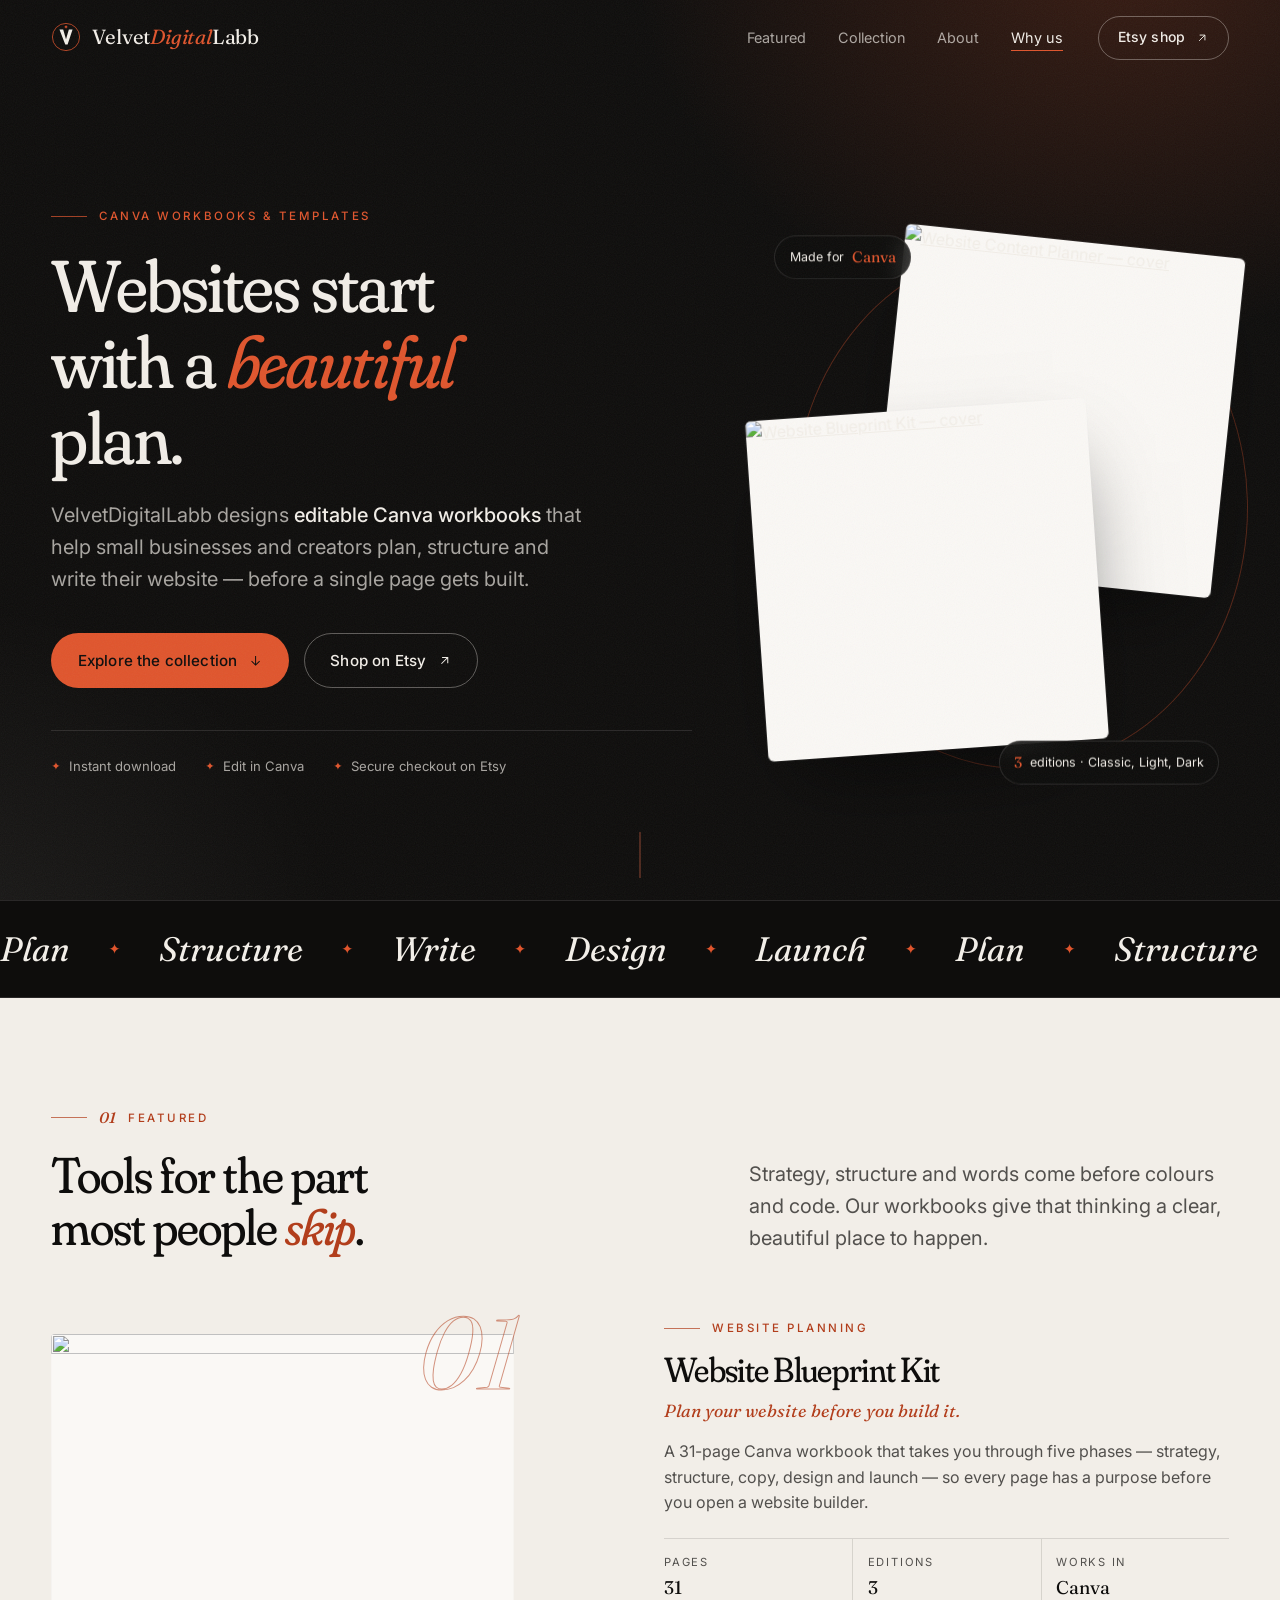
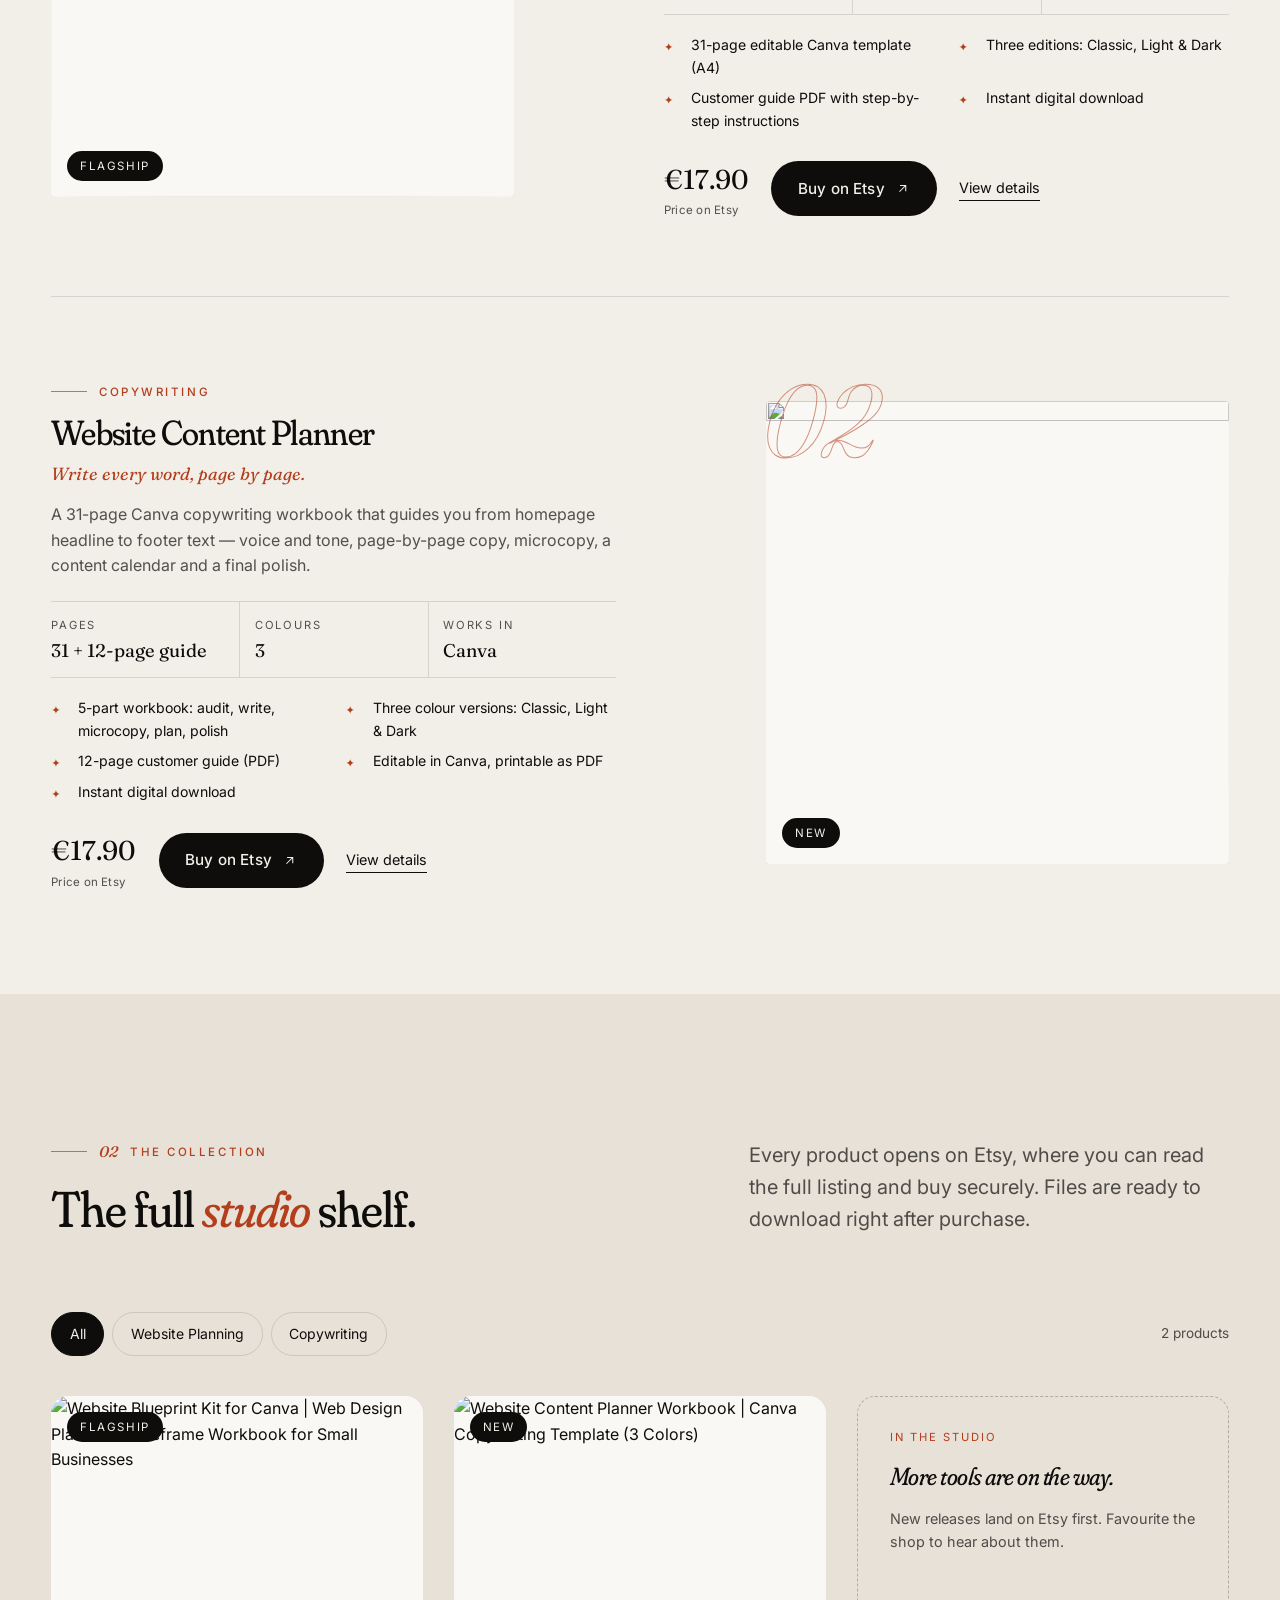
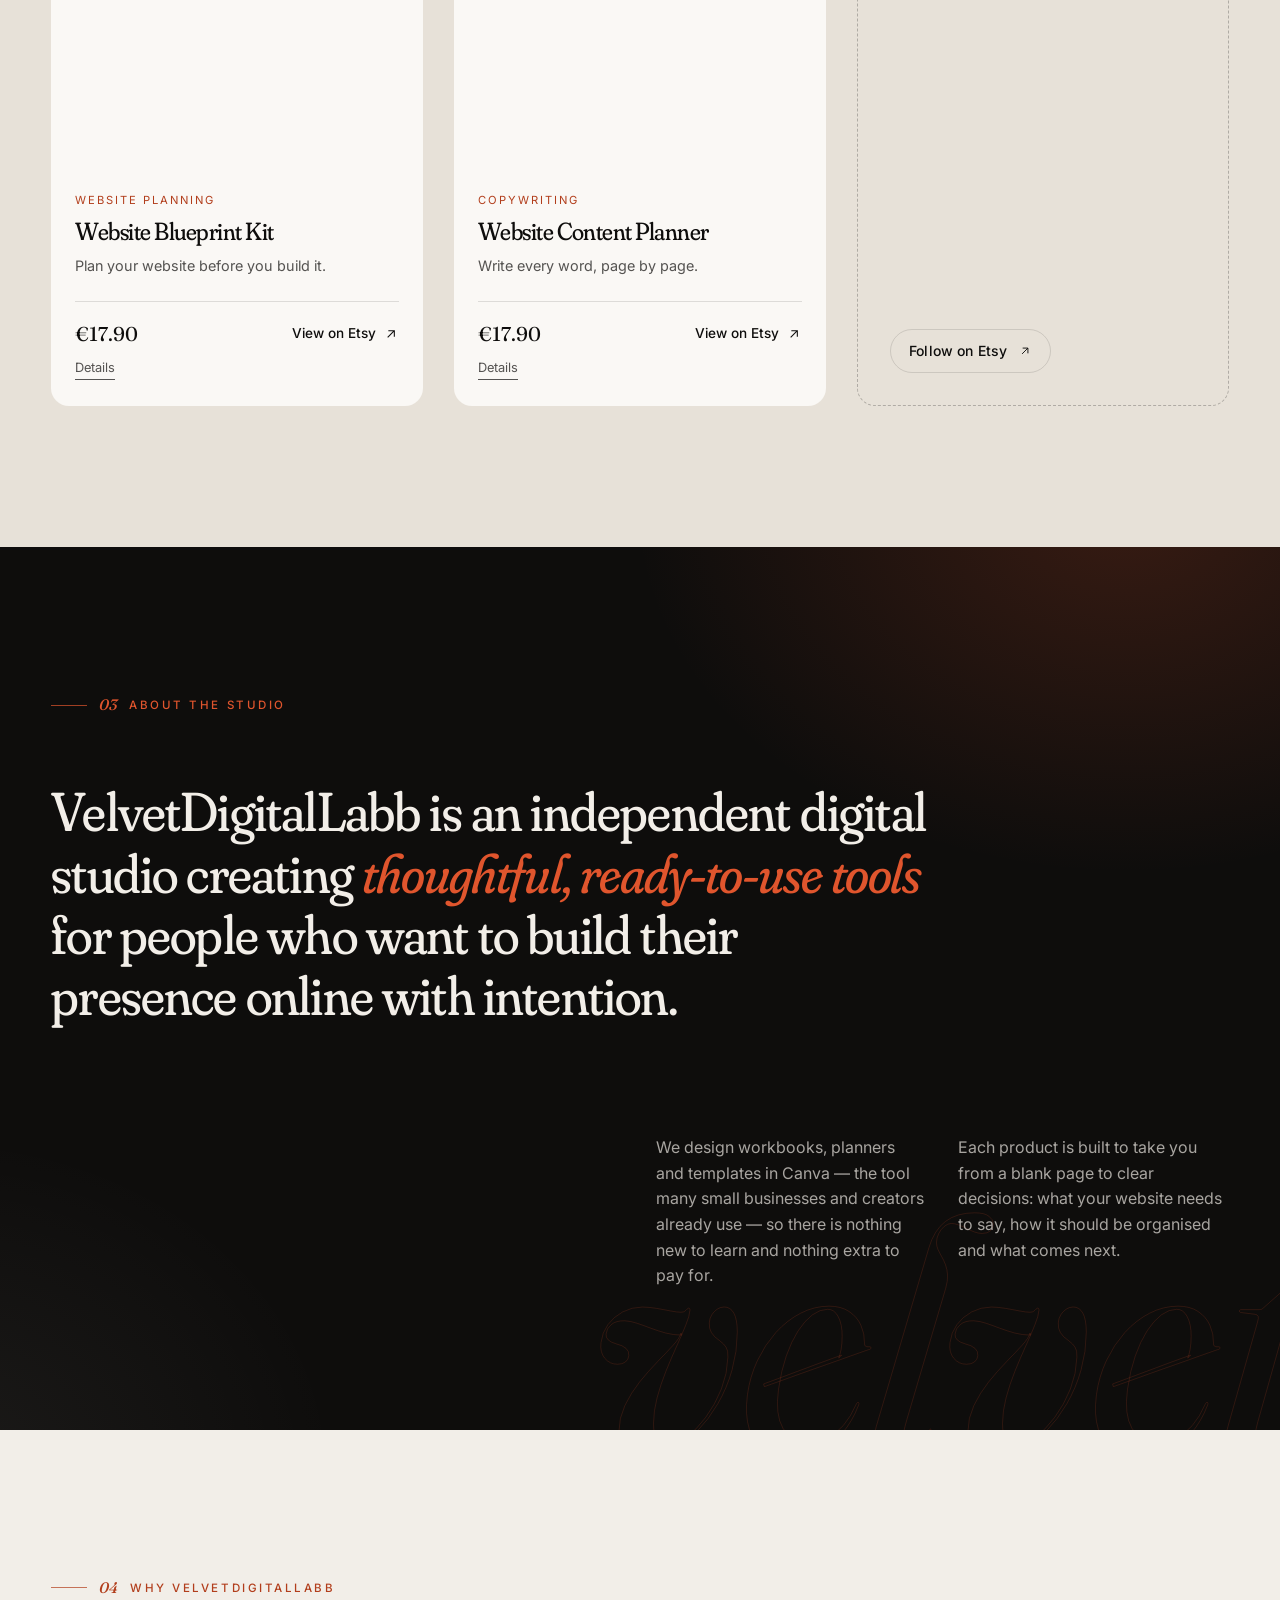
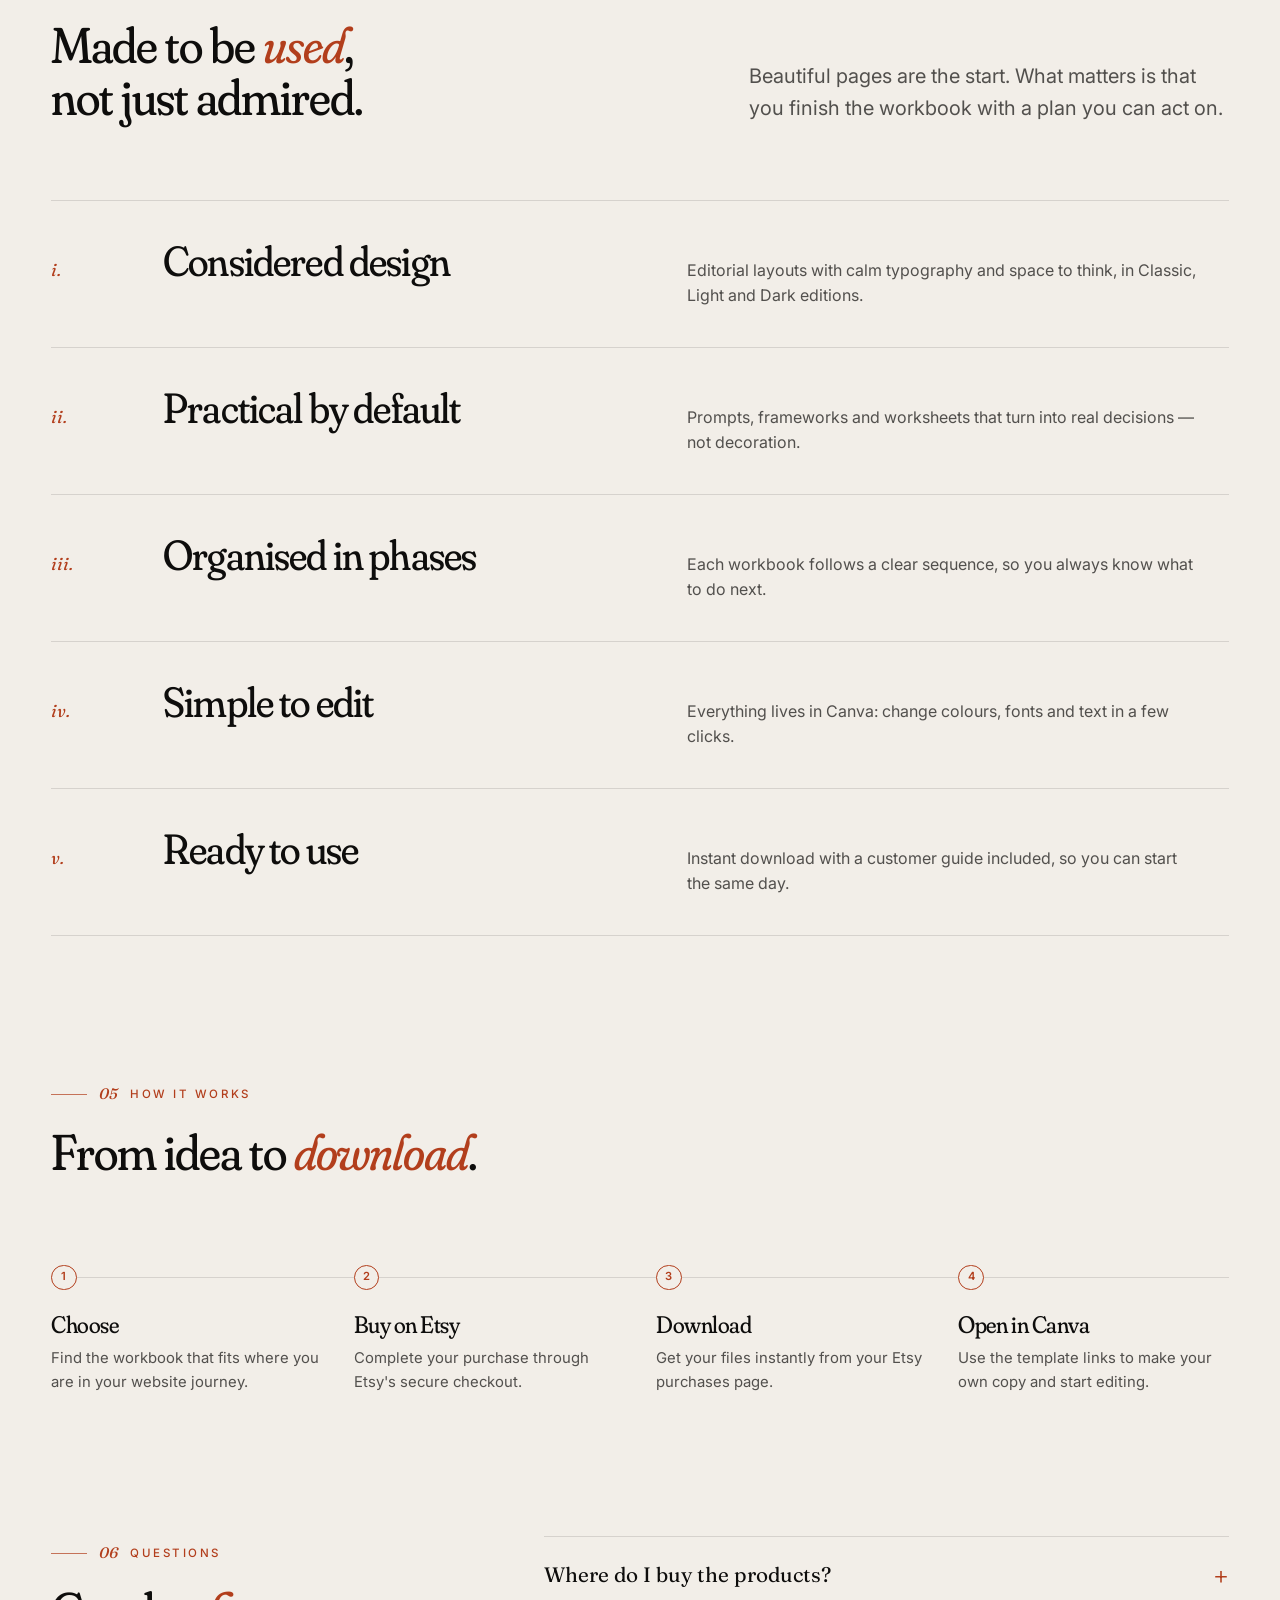
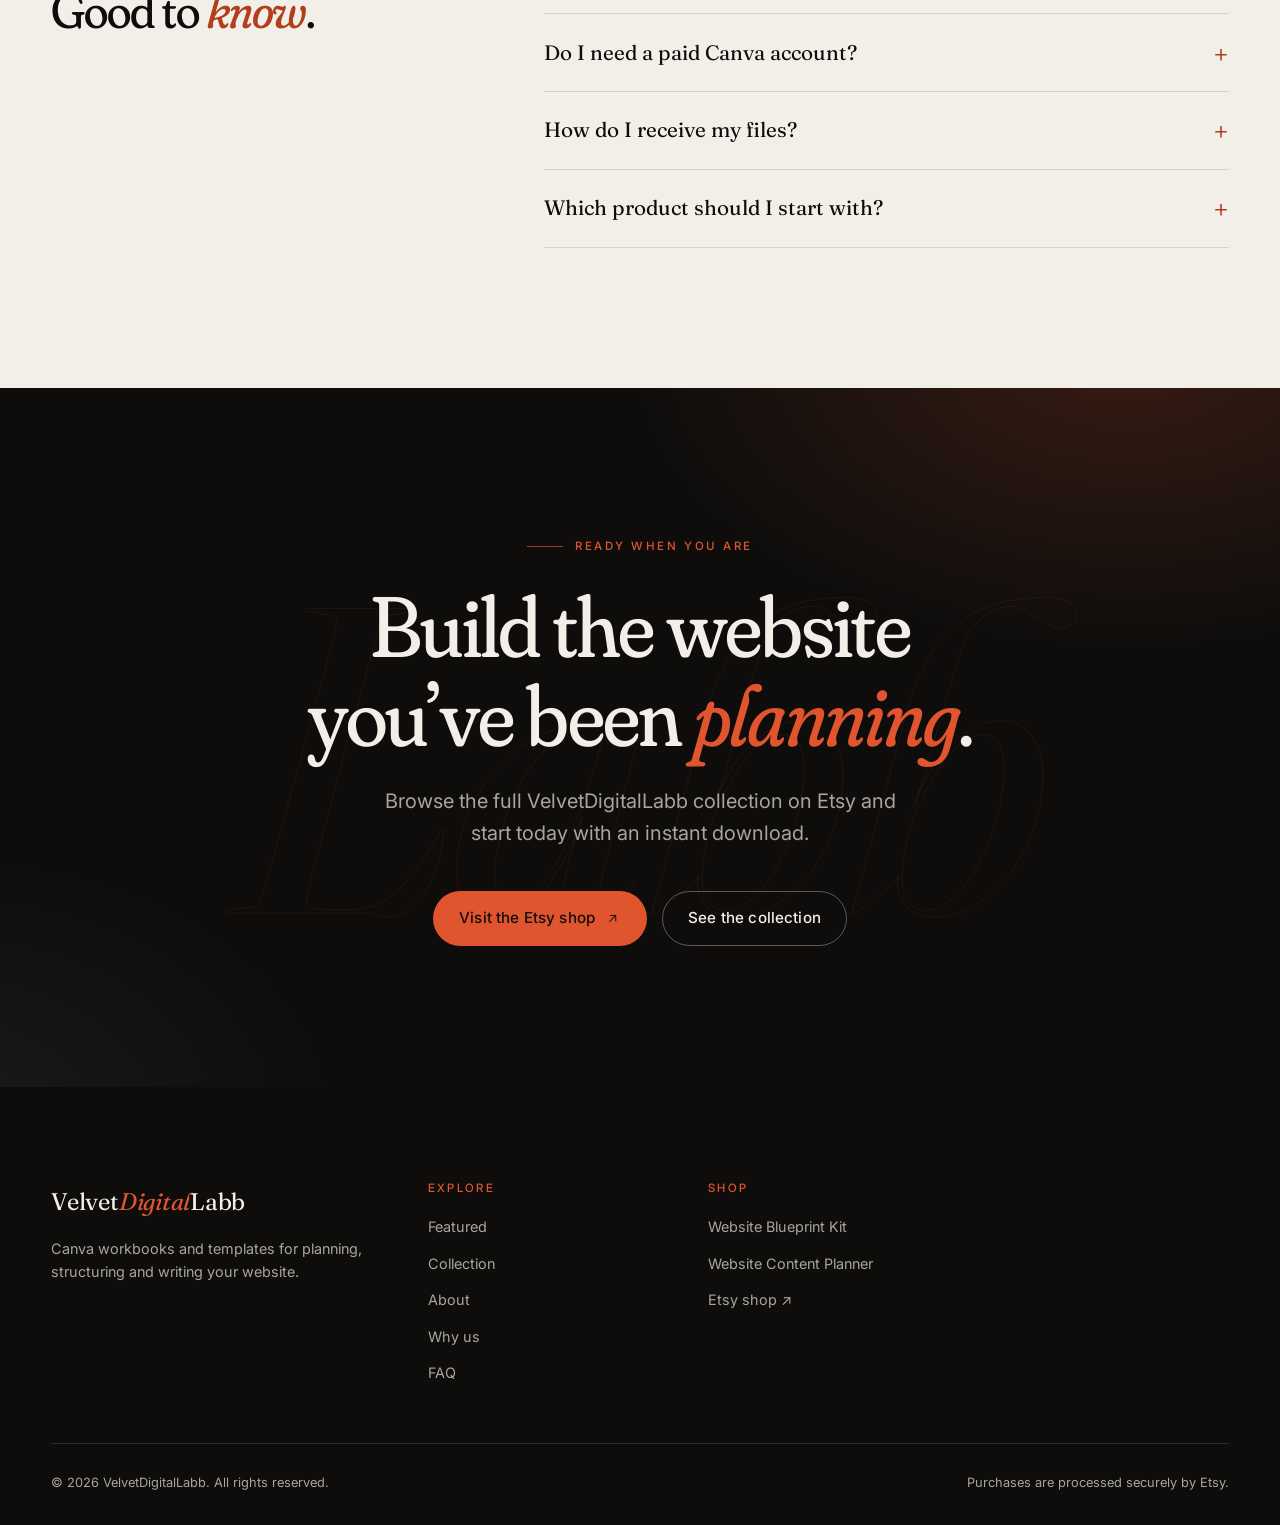
==== index.html @ 9b5c7e66 "Add files via upload" ====
<!doctype html>
<html lang="en" class="no-js">
<head>
  <meta charset="utf-8">
  <meta name="viewport" content="width=device-width, initial-scale=1, viewport-fit=cover">
  <!-- Rileva JS il prima possibile: abilita le animazioni solo se JS funziona. -->
  <script>document.documentElement.className = document.documentElement.className.replace("no-js", "js");</script>

  <title>VelvetDigitalLabb — Canva Workbooks for Planning & Writing Your Website</title>
  <meta name="description" content="Premium Canva workbooks and templates for small businesses and creators: plan, structure and write your website with clarity. Instant download, secure checkout on Etsy.">
  <link rel="canonical" href="https://velvetdigitallabb.netlify.app/">
  <meta name="theme-color" content="#0e0d0c">

  <!-- Open Graph / social: anteprima quando il link viene condiviso -->
  <meta property="og:type" content="website">
  <meta property="og:site_name" content="VelvetDigitalLabb">
  <meta property="og:title" content="VelvetDigitalLabb — Canva Workbooks for Your Website">
  <meta property="og:description" content="Plan, structure and write your website with premium Canva workbooks. Instant download on Etsy.">
  <meta property="og:url" content="https://velvetdigitallabb.netlify.app/">
  <meta property="og:image" content="https://velvetdigitallabb.netlify.app/img/og-image.jpg">
  <meta property="og:image:width" content="1200">
  <meta property="og:image:height" content="630">
  <meta property="og:image:alt" content="VelvetDigitalLabb — Canva workbooks for planning and writing your website">
  <meta name="twitter:card" content="summary_large_image">

  <link rel="icon" href="favicon.ico" sizes="any">
  <link rel="icon" href="img/favicon.svg" type="image/svg+xml">
  <link rel="apple-touch-icon" href="img/apple-touch-icon.png">
  <link rel="manifest" href="site.webmanifest">

  <!-- Font: preconnect accorcia la connessione; display=swap evita testo invisibile. -->
  <link rel="preconnect" href="https://fonts.googleapis.com">
  <link rel="preconnect" href="https://fonts.gstatic.com" crossorigin>
  <link rel="preconnect" href="https://i.etsystatic.com" crossorigin>
  <link rel="stylesheet" href="https://fonts.googleapis.com/css2?family=Fraunces:ital,opsz,wght,SOFT@0,9..144,300..500,0..100;1,9..144,300..500,0..100&family=Inter:wght@400;500;600&display=swap">
  <link rel="stylesheet" href="css/style.css">

  <!-- Dati strutturati (Schema.org): chi siamo. I prodotti vengono aggiunti da main.js. -->
  <script type="application/ld+json">
  {
    "@context": "https://schema.org",
    "@graph": [
      {
        "@type": "Organization",
        "@id": "https://velvetdigitallabb.netlify.app/#org",
        "name": "VelvetDigitalLabb",
        "url": "https://velvetdigitallabb.netlify.app/",
        "logo": "https://velvetdigitallabb.netlify.app/img/icon-512.png",
        "sameAs": ["https://www.etsy.com/shop/VelvetDigitalLabb"]
      },
      {
        "@type": "WebSite",
        "name": "VelvetDigitalLabb",
        "url": "https://velvetdigitallabb.netlify.app/",
        "publisher": { "@id": "https://velvetdigitallabb.netlify.app/#org" }
      }
    ]
  }
  </script>
</head>
<body>
  <a class="skip-link" href="#main">Skip to content</a>

  <!-- ===================== HEADER ===================== -->
  <header class="site-header" data-header>
    <div class="container">
      <a class="brand" href="./" aria-label="VelvetDigitalLabb — home">
        <svg class="brand__mark" viewBox="0 0 64 64" aria-hidden="true"><circle cx="32" cy="32" r="29" fill="none" stroke="#e0552d" stroke-width="1.6"/><path d="M18 16h8l6 21 6.1-21H46L35.4 48h-5z" fill="currentColor"/><path d="M32 6.5l1.4 2.6 2.6 1.4-2.6 1.4L32 14.5l-1.4-2.6-2.6-1.4 2.6-1.4z" fill="#e0552d"/></svg>
        <span>Velvet<em>Digital</em>Labb</span>
      </a>
      <nav class="nav" aria-label="Main">
        <ul class="nav__links">
          <li><a href="#featured" data-spy>Featured</a></li>
          <li><a href="#collection" data-spy>Collection</a></li>
          <li><a href="#about" data-spy>About</a></li>
          <li><a href="#why" data-spy>Why us</a></li>
        </ul>
        <a class="btn btn--ghost btn--small" data-shop-link href="https://www.etsy.com/shop/VelvetDigitalLabb" target="_blank" rel="noopener noreferrer">
          Etsy shop
          <svg class="arrow" viewBox="0 0 24 24" fill="none" stroke="currentColor" stroke-width="1.6" aria-hidden="true"><path d="M7 17 17 7M8 7h9v9"/></svg>
          <span class="visually-hidden">(opens in a new tab)</span>
        </a>
        <button class="menu-toggle" type="button" aria-expanded="false" aria-controls="mobile-menu" data-menu-toggle>
          <span data-menu-label>Menu</span><span class="menu-toggle__icon" aria-hidden="true"></span>
        </button>
      </nav>
    </div>
  </header>

  <div class="mobile-menu velvet" id="mobile-menu" data-menu>
    <nav aria-label="Mobile">
      <ul>
        <li><a class="mm-link" href="#featured"><span>01</span>Featured</a></li>
        <li><a class="mm-link" href="#collection"><span>02</span>Collection</a></li>
        <li><a class="mm-link" href="#about"><span>03</span>About</a></li>
        <li><a class="mm-link" href="#why"><span>04</span>Why us</a></li>
        <li><a class="mm-link" href="#faq"><span>05</span>FAQ</a></li>
      </ul>
    </nav>
    <div class="mobile-menu__foot">
      <a class="btn" data-shop-link href="https://www.etsy.com/shop/VelvetDigitalLabb" target="_blank" rel="noopener noreferrer">
        Visit the Etsy shop
        <svg class="arrow" viewBox="0 0 24 24" fill="none" stroke="currentColor" stroke-width="1.6" aria-hidden="true"><path d="M7 17 17 7M8 7h9v9"/></svg>
        <span class="visually-hidden">(opens in a new tab)</span>
      </a>
      <p>Instant download · Secure checkout on Etsy</p>
    </div>
  </div>

  <main id="main">
    <!-- ===================== HERO ===================== -->
    <section class="hero velvet" aria-labelledby="hero-title" data-hero-section>
      <div class="container hero__grid">
        <div>
          <p class="eyebrow" data-hero style="--d:.1s">Canva workbooks &amp; templates</p>
          <h1 class="hero__title" id="hero-title">
            <span class="line"><span style="--d:.15s">Websites start</span></span>
            <span class="line"><span style="--d:.25s">with a <em>beautiful</em></span></span>
            <span class="line"><span style="--d:.35s">plan.</span></span>
          </h1>
          <p class="hero__lead" data-hero style="--d:.55s">
            VelvetDigitalLabb designs <strong>editable Canva workbooks</strong> that help small businesses and creators plan, structure and write their website — before a single page gets built.
          </p>
          <div class="hero__ctas" data-hero style="--d:.65s">
            <a class="btn" href="#collection">
              Explore the collection
              <svg class="arrow" viewBox="0 0 24 24" fill="none" stroke="currentColor" stroke-width="1.6" aria-hidden="true" style="transform:rotate(135deg)"><path d="M7 17 17 7M8 7h9v9"/></svg>
            </a>
            <a class="btn btn--ghost" data-shop-link href="https://www.etsy.com/shop/VelvetDigitalLabb" target="_blank" rel="noopener noreferrer">
              Shop on Etsy
              <svg class="arrow" viewBox="0 0 24 24" fill="none" stroke="currentColor" stroke-width="1.6" aria-hidden="true"><path d="M7 17 17 7M8 7h9v9"/></svg>
              <span class="visually-hidden">(opens in a new tab)</span>
            </a>
          </div>
          <ul class="hero__meta" data-hero style="--d:.75s">
            <li>Instant download</li>
            <li>Edit in Canva</li>
            <li>Secure checkout on Etsy</li>
          </ul>
        </div>

        <!-- Composizione copertine: riempita da main.js con i prodotti "featured". -->
        <div class="hero__stage" data-hero style="--d:.4s" data-hero-stage aria-label="Featured products">
          <div class="hero__ring" data-parallax="-0.04" aria-hidden="true"></div>
        </div>
      </div>
      <span class="scroll-cue" aria-hidden="true"></span>
    </section>

    <!-- Striscia in movimento: le cinque fasi del Blueprint Kit -->
    <div class="marquee" aria-hidden="true">
      <div class="marquee__track">
        <div class="marquee__group">
          <span class="marquee__item">Plan</span><span class="marquee__sep">✦</span>
          <span class="marquee__item">Structure</span><span class="marquee__sep">✦</span>
          <span class="marquee__item">Write</span><span class="marquee__sep">✦</span>
          <span class="marquee__item">Design</span><span class="marquee__sep">✦</span>
          <span class="marquee__item">Launch</span><span class="marquee__sep">✦</span>
        </div>
        <div class="marquee__group">
          <span class="marquee__item">Plan</span><span class="marquee__sep">✦</span>
          <span class="marquee__item">Structure</span><span class="marquee__sep">✦</span>
          <span class="marquee__item">Write</span><span class="marquee__sep">✦</span>
          <span class="marquee__item">Design</span><span class="marquee__sep">✦</span>
          <span class="marquee__item">Launch</span><span class="marquee__sep">✦</span>
        </div>
      </div>
    </div>

    <!-- ===================== FEATURED ===================== -->
    <section class="section featured" id="featured" aria-labelledby="featured-title">
      <div class="container">
        <header class="section__head">
          <div>
            <p class="eyebrow" data-reveal><span class="idx">01</span> Featured</p>
            <h2 class="section__title" id="featured-title" data-reveal style="--d:.1s">Tools for the part<br>most people <em>skip</em>.</h2>
          </div>
          <p class="section__intro" data-reveal style="--d:.2s">Strategy, structure and words come before colours and code. Our workbooks give that thinking a clear, beautiful place to happen.</p>
        </header>
        <div data-featured><!-- generato da main.js --></div>
      </div>
    </section>

    <!-- ===================== COLLECTION ===================== -->
    <section class="section collection" id="collection" aria-labelledby="collection-title">
      <div class="container">
        <header class="section__head">
          <div>
            <p class="eyebrow" data-reveal><span class="idx">02</span> The collection</p>
            <h2 class="section__title" id="collection-title" data-reveal style="--d:.1s">The full <em>studio</em> shelf.</h2>
          </div>
          <p class="section__intro" data-reveal style="--d:.2s">Every product opens on Etsy, where you can read the full listing and buy securely. Files are ready to download right after purchase.</p>
        </header>
        <div class="filters" role="group" aria-label="Filter products by category" data-filters></div>
        <div class="grid" data-grid aria-live="polite"></div>
        <noscript>
          <p>Browse every product on our <a href="https://www.etsy.com/shop/VelvetDigitalLabb">Etsy shop</a>.</p>
        </noscript>
      </div>
    </section>

    <!-- ===================== ABOUT =====================
         Testo neutro e modificabile: nessuna storia inventata.
         Personalizzalo con la tua voce quando vuoi. -->
    <section class="section about velvet" id="about" aria-labelledby="about-title">
      <div class="container about__grid">
        <div style="grid-column:1/-1">
          <h2 class="visually-hidden" id="about-title">About VelvetDigitalLabb</h2>
          <p class="eyebrow" data-reveal><span class="idx">03</span> About the studio</p>
        </div>
        <p class="about__statement display" data-reveal style="--d:.1s">
          VelvetDigitalLabb is an independent digital studio creating <em>thoughtful, ready-to-use tools</em> for people who want to build their presence online with intention.
        </p>
        <div class="about__text">
          <p data-reveal style="--d:.15s">We design workbooks, planners and templates in Canva — the tool many small businesses and creators already use — so there is nothing new to learn and nothing extra to pay for.</p>
          <p data-reveal style="--d:.25s">Each product is built to take you from a blank page to clear decisions: what your website needs to say, how it should be organised and what comes next.</p>
        </div>
      </div>
      <span class="about__ghost" aria-hidden="true" data-parallax="0.06">velvet</span>
    </section>

    <!-- ===================== WHY ===================== -->
    <section class="section why" id="why" aria-labelledby="why-title">
      <div class="container">
        <header class="section__head">
          <div>
            <p class="eyebrow" data-reveal><span class="idx">04</span> Why VelvetDigitalLabb</p>
            <h2 class="section__title" id="why-title" data-reveal style="--d:.1s">Made to be <em>used</em>,<br>not just admired.</h2>
          </div>
          <p class="section__intro" data-reveal style="--d:.2s">Beautiful pages are the start. What matters is that you finish the workbook with a plan you can act on.</p>
        </header>
        <ol class="values">
          <li class="value" data-reveal><span class="value__n">i.</span><h3 class="value__t">Considered design</h3><p class="value__d">Editorial layouts with calm typography and space to think, in Classic, Light and Dark editions.</p></li>
          <li class="value" data-reveal><span class="value__n">ii.</span><h3 class="value__t">Practical by default</h3><p class="value__d">Prompts, frameworks and worksheets that turn into real decisions — not decoration.</p></li>
          <li class="value" data-reveal><span class="value__n">iii.</span><h3 class="value__t">Organised in phases</h3><p class="value__d">Each workbook follows a clear sequence, so you always know what to do next.</p></li>
          <li class="value" data-reveal><span class="value__n">iv.</span><h3 class="value__t">Simple to edit</h3><p class="value__d">Everything lives in Canva: change colours, fonts and text in a few clicks.</p></li>
          <li class="value" data-reveal><span class="value__n">v.</span><h3 class="value__t">Ready to use</h3><p class="value__d">Instant download with a customer guide included, so you can start the same day.</p></li>
        </ol>
      </div>
    </section>

    <!-- ===================== HOW IT WORKS ===================== -->
    <section class="section why" aria-labelledby="how-title" style="padding-top:0">
      <div class="container">
        <header class="section__head">
          <div>
            <p class="eyebrow" data-reveal><span class="idx">05</span> How it works</p>
            <h2 class="section__title" id="how-title" data-reveal style="--d:.1s">From idea to <em>download</em>.</h2>
          </div>
        </header>
        <ol class="steps">
          <li class="step" data-reveal><span class="step__dot" aria-hidden="true">1</span><h3>Choose</h3><p>Find the workbook that fits where you are in your website journey.</p></li>
          <li class="step" data-reveal style="--d:.1s"><span class="step__dot" aria-hidden="true">2</span><h3>Buy on Etsy</h3><p>Complete your purchase through Etsy's secure checkout.</p></li>
          <li class="step" data-reveal style="--d:.2s"><span class="step__dot" aria-hidden="true">3</span><h3>Download</h3><p>Get your files instantly from your Etsy purchases page.</p></li>
          <li class="step" data-reveal style="--d:.3s"><span class="step__dot" aria-hidden="true">4</span><h3>Open in Canva</h3><p>Use the template links to make your own copy and start editing.</p></li>
        </ol>
      </div>
    </section>

    <!-- ===================== FAQ ===================== -->
    <section class="section faq" id="faq" aria-labelledby="faq-title">
      <div class="container faq__grid">
        <div>
          <p class="eyebrow" data-reveal><span class="idx">06</span> Questions</p>
          <h2 class="section__title" id="faq-title" data-reveal style="--d:.1s">Good to <em>know</em>.</h2>
        </div>
        <div class="faq__list" data-reveal style="--d:.15s">
          <details>
            <summary>Where do I buy the products?</summary>
            <p>All purchases happen on our Etsy shop. Clicking a product on this site takes you straight to its Etsy listing, where checkout is handled securely by Etsy.</p>
          </details>
          <details>
            <summary>Do I need a paid Canva account?</summary>
            <p>The templates are designed to be edited with a free Canva account. You can also print or export your pages as PDF.</p>
          </details>
          <details>
            <summary>How do I receive my files?</summary>
            <p>They are a digital download: once your order is complete, the files are available from your Etsy purchases page. Nothing physical is shipped.</p>
          </details>
          <details>
            <summary>Which product should I start with?</summary>
            <p>If you are still deciding what your website should include and how it should be organised, start with the Website Blueprint Kit. If your structure is clear and you need help writing the words, the Website Content Planner is the next step.</p>
          </details>
        </div>
      </div>
    </section>

    <!-- ===================== CTA FINALE ===================== -->
    <section class="section final velvet" aria-labelledby="final-title">
      <span class="final__ghost" aria-hidden="true" data-parallax="-0.05">Labb</span>
      <div class="container">
        <p class="eyebrow" data-reveal style="justify-content:center">Ready when you are</p>
        <h2 class="final__title" id="final-title" data-reveal style="--d:.1s">Build the website you’ve been <em>planning</em>.</h2>
        <p data-reveal style="--d:.2s">Browse the full VelvetDigitalLabb collection on Etsy and start today with an instant download.</p>
        <div class="final__ctas" data-reveal style="--d:.3s">
          <a class="btn" data-shop-link href="https://www.etsy.com/shop/VelvetDigitalLabb" target="_blank" rel="noopener noreferrer">
            Visit the Etsy shop
            <svg class="arrow" viewBox="0 0 24 24" fill="none" stroke="currentColor" stroke-width="1.6" aria-hidden="true"><path d="M7 17 17 7M8 7h9v9"/></svg>
            <span class="visually-hidden">(opens in a new tab)</span>
          </a>
          <a class="btn btn--ghost" href="#collection">See the collection</a>
        </div>
      </div>
    </section>
  </main>

  <!-- ===================== FOOTER ===================== -->
  <footer class="site-footer" data-footer>
    <div class="container">
      <div class="footer__top">
        <div class="footer__brand">
          <a class="brand" href="./"><span>Velvet<em>Digital</em>Labb</span></a>
          <p>Canva workbooks and templates for planning, structuring and writing your website.</p>
        </div>
        <div class="footer__col">
          <h2>Explore</h2>
          <ul>
            <li><a href="./#featured">Featured</a></li>
            <li><a href="./#collection">Collection</a></li>
            <li><a href="./#about">About</a></li>
            <li><a href="./#why">Why us</a></li>
            <li><a href="./#faq">FAQ</a></li>
          </ul>
        </div>
        <div class="footer__col">
          <h2>Shop</h2>
          <ul data-footer-products>
            <li><a data-shop-link href="https://www.etsy.com/shop/VelvetDigitalLabb" target="_blank" rel="noopener noreferrer">Etsy shop ↗</a></li>
          </ul>
        </div>
        <div class="footer__col" data-footer-social hidden>
          <h2>Follow</h2>
          <ul></ul>
        </div>
      </div>
      <div class="footer__bottom">
        <p>© <span data-year>2026</span> VelvetDigitalLabb. All rights reserved.</p>
        <p>Purchases are processed securely by Etsy.</p>
      </div>
    </div>
  </footer>

  <!-- Ordine importante: prima i dati, poi il codice che li usa. "defer" =
       scaricati in parallelo, eseguiti dopo l'HTML, nell'ordine scritto. -->
  <script src="js/products.js" defer></script>
  <script src="js/main.js" defer></script>
</body>
</html>
---- css/style.css ----
/* =============================================================================
   VelvetDigitalLabb — Design system + layout
   -----------------------------------------------------------------------------
   Struttura del file:
     1. Token (colori, tipografia, spazi): cambiali qui e cambia tutto il sito
     2. Reset e base
     3. Componenti riutilizzabili (bottoni, eyebrow, link, card)
     4. Sezioni della homepage, nell'ordine in cui appaiono
     5. Pagina prodotto
     6. Animazioni (reveal) + prefers-reduced-motion
   Mobile-first? No: qui i layout complessi sono scritti per desktop e poi
   ridisegnati (non solo ristretti) nei media query in fondo a ogni sezione.
   ========================================================================== */

/* 1. TOKEN ----------------------------------------------------------------- */
:root {
  /* Palette "Ink & Ember" — moderna, quasi monocromatica + un solo accento.
     Nero caldo e osso (bianco caldo) danno il contrasto netto; l'arancio
     brace richiama la terracotta delle copertine Etsy, ma più vivo. */
  --dark: #0e0d0c;          /* sfondo scuro principale (nero caldo) */
  --dark-2: #191716;
  --dark-3: #26221f;
  --light: #f2eee8;         /* sfondo chiaro principale (osso) */
  --light-2: #e7e1d8;
  --paper: #faf8f5;
  --accent: #e0552d;        /* brace: accento su fondo scuro (contrasto ~5:1) */
  --accent-soft: #f2a07f;
  --accent-ink: #b23e1c;    /* accento per testo su fondo chiaro (> 4.5:1) */
  --ink: #0e0d0c;
  --ink-soft: rgba(14, 13, 12, .7);
  --on-dark: #f2eee8;
  --on-dark-soft: rgba(242, 238, 232, .68);
  --line-dark: rgba(242, 238, 232, .12);
  --line-light: rgba(14, 13, 12, .12);

  --font-display: "Fraunces", "Iowan Old Style", "Palatino Linotype", Georgia, serif;
  --font-body: "Inter", system-ui, -apple-system, "Segoe UI", Roboto, sans-serif;

  /* Scala tipografica fluida: clamp(min, valore-che-scala, max). */
  --fs-hero: clamp(2.5rem, .9rem + 4.6vw, 5.6rem);
  --fs-h2: clamp(2rem, 1.3rem + 2.3vw, 3.6rem);
  --fs-h3: clamp(1.6rem, 1.2rem + 1.4vw, 2.5rem);
  --fs-lead: clamp(1.05rem, .98rem + .35vw, 1.25rem);
  --fs-small: .875rem;
  --fs-eyebrow: .72rem;

  --gutter: clamp(1.25rem, 4vw, 3.5rem);
  --max: 1320px;
  --section: clamp(5rem, 11vw, 10rem);
  --radius: 4px;
  --radius-lg: 18px;

  --ease-out: cubic-bezier(.16, 1, .3, 1);   /* "expo out": morbido, elegante */
  --ease-in-out: cubic-bezier(.65, 0, .35, 1);
  --header-h: 76px;
}

/* 2. RESET E BASE ---------------------------------------------------------- */
*, *::before, *::after { box-sizing: border-box; }
html { -webkit-text-size-adjust: 100%; scroll-behavior: smooth; scroll-padding-top: var(--header-h); }
body {
  margin: 0;
  font-family: var(--font-body);
  font-size: 1rem;
  line-height: 1.6;
  color: var(--ink);
  background: var(--light);
  -webkit-font-smoothing: antialiased;
  text-rendering: optimizeLegibility;
  overflow-x: clip; /* protezione extra contro lo scroll orizzontale */
}
img { display: block; max-width: 100%; height: auto; }
a { color: inherit; }
button { font: inherit; color: inherit; }
h1, h2, h3, h4 { margin: 0; font-family: var(--font-display); font-weight: 400; line-height: 1.04; letter-spacing: -.02em; }
p { margin: 0; }
ul, ol, dl, dd { margin: 0; padding: 0; }
em { font-style: italic; }
::selection { background: var(--accent); color: var(--dark); }

/* Fraunces ha un asse "SOFT" che arrotonda le lettere: velluto, appunto. */
.display, h1, h2, h3 { font-variation-settings: "SOFT" 100, "opsz" 144; }

/* Focus visibile SOLO da tastiera (:focus-visible), mai rimosso. */
:focus-visible { outline: 2px solid var(--accent); outline-offset: 3px; border-radius: 2px; }

.visually-hidden {
  position: absolute !important; width: 1px; height: 1px; padding: 0; margin: -1px;
  overflow: hidden; clip: rect(0 0 0 0); white-space: nowrap; border: 0;
}
.skip-link {
  position: fixed; top: .75rem; left: .75rem; z-index: 200;
  background: var(--accent); color: var(--dark); padding: .7rem 1rem; text-decoration: none;
  transform: translateY(-150%); transition: transform .2s;
}
.skip-link:focus { transform: none; }

.container { width: 100%; max-width: var(--max); margin-inline: auto; padding-inline: var(--gutter); }

/* Grana "pellicola" sottilissima su tutto il sito: un SVG con feTurbulence
   generato una sola volta, fisso, senza costo durante lo scroll. */
body::after {
  content: ""; position: fixed; inset: 0; z-index: 150; pointer-events: none; opacity: .055;
  background-image: url("data:image/svg+xml,%3Csvg xmlns='http://www.w3.org/2000/svg' width='160' height='160'%3E%3Cfilter id='n'%3E%3CfeTurbulence type='fractalNoise' baseFrequency='.9' numOctaves='3' stitchTiles='stitch'/%3E%3C/filter%3E%3Crect width='100%25' height='100%25' filter='url(%23n)'/%3E%3C/svg%3E");
}

/* Superficie scura "velvet": nero caldo con un bagliore brace appena
   accennato in alto a destra e una luce fredda in basso. Moderno, non piatto. */
.velvet {
  background:
    radial-gradient(55% 60% at 88% -5%, rgba(224, 85, 45, .2) 0%, transparent 70%),
    radial-gradient(45% 55% at -5% 105%, rgba(242, 238, 232, .06) 0%, transparent 70%),
    var(--dark);
  color: var(--on-dark);
}

/* 3. COMPONENTI ------------------------------------------------------------ */
.eyebrow {
  display: inline-flex; align-items: center; gap: .75rem;
  font-size: var(--fs-eyebrow); font-weight: 500; letter-spacing: .22em; text-transform: uppercase;
  color: var(--accent-ink);
}
.velvet .eyebrow { color: var(--accent); }
.eyebrow .idx { font-family: var(--font-display); font-size: .95rem; letter-spacing: 0; font-style: italic; text-transform: none; }
.eyebrow::before { content: ""; width: 2.25rem; height: 1px; background: currentColor; opacity: .7; }

.btn {
  --btn-bg: var(--accent); --btn-fg: var(--dark);
  position: relative; display: inline-flex; align-items: center; justify-content: center; gap: .65rem;
  min-height: 52px; padding: .9rem 1.6rem; border-radius: 999px; border: 1px solid transparent;
  background: var(--btn-bg); color: var(--btn-fg);
  font-weight: 500; font-size: .95rem; letter-spacing: .01em; text-decoration: none; cursor: pointer;
  overflow: hidden; isolation: isolate;
  transition: color .45s var(--ease-out), border-color .45s var(--ease-out), transform .45s var(--ease-out);
}
/* Riempimento che "sale" dal basso all'hover: un pseudo-elemento scalato. */
.btn::before {
  content: ""; position: absolute; inset: 0; z-index: -1; border-radius: inherit;
  background: var(--btn-fill, var(--light)); transform: translateY(101%);
  transition: transform .5s var(--ease-out);
}
.btn:hover::before { transform: translateY(0); }
.btn:active { transform: scale(.98); }
.btn .arrow { width: 1em; height: 1em; transition: transform .45s var(--ease-out); flex: none; }
.btn:hover .arrow { transform: translate(2px, -2px); }

.btn--ghost { --btn-bg: transparent; --btn-fg: var(--on-dark); --btn-fill: var(--light); border-color: rgba(242, 238, 232, .35); }
.btn--ghost:hover { color: var(--dark); border-color: var(--light); }
.btn--dark { --btn-bg: var(--dark); --btn-fg: var(--light); --btn-fill: var(--accent); }
.btn--dark:hover { color: var(--dark); }
.btn--line { --btn-bg: transparent; --btn-fg: var(--ink); --btn-fill: var(--dark); border-color: var(--line-light); }
.btn--line:hover { color: var(--light); border-color: var(--dark); }
.btn--small { min-height: 44px; padding: .6rem 1.15rem; font-size: .875rem; }

.link-underline {
  text-decoration: none; background: linear-gradient(currentColor, currentColor) 0 100% / 100% 1px no-repeat;
  padding-bottom: 2px; transition: background-size .45s var(--ease-out);
}
.link-underline:hover { background-size: 0 1px; background-position: 100% 100%; }

/* 4a. HEADER --------------------------------------------------------------- */
.site-header {
  position: fixed; inset: 0 0 auto; z-index: 100; height: var(--header-h);
  color: var(--on-dark);
  transition: background-color .5s var(--ease-out), border-color .5s, transform .5s var(--ease-out);
  border-bottom: 1px solid transparent;
}
.site-header.is-scrolled {
  background: rgba(14, 13, 12, .82);
  -webkit-backdrop-filter: blur(14px) saturate(140%); backdrop-filter: blur(14px) saturate(140%);
  border-bottom-color: var(--line-dark);
}
/* Il header si nasconde scorrendo verso il basso e riappare verso l'alto. */
.site-header.is-hidden { transform: translateY(-100%); }
.site-header .container { height: 100%; display: flex; align-items: center; justify-content: space-between; gap: 2rem; }

.brand { display: inline-flex; align-items: center; gap: .7rem; text-decoration: none; font-family: var(--font-display); font-size: 1.28rem; letter-spacing: -.01em; white-space: nowrap; }
.brand__mark { width: 30px; height: 30px; flex: none; }
.brand em { color: var(--accent); }

.nav { display: flex; align-items: center; gap: 2.2rem; }
.nav__links { display: flex; gap: 2rem; list-style: none; }
.nav__links a { position: relative; text-decoration: none; font-size: .9rem; color: var(--on-dark-soft); transition: color .3s; padding-block: .5rem; }
.nav__links a::after {
  content: ""; position: absolute; left: 0; right: 0; bottom: .2rem; height: 1px; background: var(--accent);
  transform: scaleX(0); transform-origin: right; transition: transform .45s var(--ease-out);
}
.nav__links a:hover, .nav__links a[aria-current="true"] { color: var(--on-dark); }
.nav__links a:hover::after, .nav__links a[aria-current="true"]::after { transform: scaleX(1); transform-origin: left; }

.menu-toggle { display: none; }

/* Menu mobile a schermo intero */
.mobile-menu {
  position: fixed; inset: 0; z-index: 90; display: flex; flex-direction: column; justify-content: space-between;
  padding: calc(var(--header-h) + 2rem) var(--gutter) 2rem;
  visibility: hidden; opacity: 0; transition: opacity .5s var(--ease-out), visibility 0s .5s;
}
.mobile-menu.is-open { visibility: visible; opacity: 1; transition: opacity .5s var(--ease-out); }
.mobile-menu ul { list-style: none; display: grid; gap: .4rem; }
.mobile-menu li { overflow: hidden; }
.mobile-menu a.mm-link {
  display: flex; align-items: baseline; gap: 1rem; text-decoration: none;
  font-family: var(--font-display); font-size: clamp(2.4rem, 11vw, 3.4rem); line-height: 1.15;
  transform: translateY(105%); transition: transform .7s var(--ease-out);
}
.mobile-menu a.mm-link span { font-size: .85rem; font-family: var(--font-body); color: var(--accent); }
.mobile-menu.is-open a.mm-link { transform: none; }
.mobile-menu.is-open li:nth-child(2) a { transition-delay: .05s; }
.mobile-menu.is-open li:nth-child(3) a { transition-delay: .1s; }
.mobile-menu.is-open li:nth-child(4) a { transition-delay: .15s; }
.mobile-menu.is-open li:nth-child(5) a { transition-delay: .2s; }
.mobile-menu__foot { display: grid; gap: 1.25rem; }
.mobile-menu__foot .btn { width: 100%; }
.mobile-menu__foot p { font-size: var(--fs-small); color: var(--on-dark-soft); }

@media (max-width: 900px) {
  .nav__links, .nav .btn { display: none; }
  .menu-toggle {
    display: inline-flex; align-items: center; gap: .75rem; background: none; border: 0; padding: .5rem 0; cursor: pointer;
    font-size: .8rem; letter-spacing: .18em; text-transform: uppercase; min-height: 44px;
  }
  .menu-toggle__icon { position: relative; width: 26px; height: 10px; }
  .menu-toggle__icon::before, .menu-toggle__icon::after {
    content: ""; position: absolute; left: 0; right: 0; height: 1.5px; background: currentColor;
    transition: transform .45s var(--ease-out), top .45s var(--ease-out);
  }
  .menu-toggle__icon::before { top: 0; }
  .menu-toggle__icon::after { top: 8.5px; }
  .menu-toggle[aria-expanded="true"] .menu-toggle__icon::before { top: 4.25px; transform: rotate(45deg); }
  .menu-toggle[aria-expanded="true"] .menu-toggle__icon::after { top: 4.25px; transform: rotate(-45deg); }
}
@media (min-width: 901px) { .mobile-menu { display: none; } }
body.menu-open { overflow: hidden; }

/* 4b. HERO ----------------------------------------------------------------- */
.hero {
  position: relative; min-height: min(100svh, 940px);
  display: flex; flex-direction: column; justify-content: center;
  padding: calc(var(--header-h) + clamp(2rem, 5vw, 4rem)) 0 clamp(2.5rem, 5vw, 4rem);
  overflow: hidden;
}
.hero__grid { display: grid; grid-template-columns: minmax(0, 1.15fr) minmax(0, .85fr); gap: clamp(2rem, 5vw, 5rem); align-items: center; }
.hero__title { font-size: var(--fs-hero); margin: 1.4rem 0 1.4rem; }
.hero__title em { color: var(--accent); }
/* Ogni riga del titolo sta in una "maschera" per l'effetto reveal dal basso. */
.line { display: block; overflow: hidden; padding-bottom: .08em; margin-bottom: -.08em; }
.line > span { display: inline-block; }
.hero__lead { font-size: var(--fs-lead); color: var(--on-dark-soft); max-width: 34rem; }
.hero__lead strong { color: var(--on-dark); font-weight: 500; }
.hero__ctas { display: flex; flex-wrap: wrap; gap: .9rem; margin-top: 2.4rem; }
.hero__meta {
  display: flex; flex-wrap: wrap; gap: .6rem 1.8rem; margin-top: 2.6rem; padding-top: 1.6rem; border-top: 1px solid var(--line-dark);
  list-style: none; font-size: .82rem; color: var(--on-dark-soft);
}
.hero__meta li { display: inline-flex; align-items: center; gap: .55rem; }
.hero__meta li::before { content: "✦"; color: var(--accent); font-size: .7rem; }

/* Composizione delle copertine: due "fogli" sovrapposti, ruotati. */
.hero__stage { position: relative; aspect-ratio: 4 / 4.6; width: 100%; max-width: 520px; justify-self: end; }
.hero__ring {
  position: absolute; inset: 6% -4% -2% 8%; border: 1px solid rgba(224, 85, 45, .35); border-radius: 50%;
  transform: rotate(-12deg);
}
.cover {
  position: absolute; width: 72%; margin: 0; border-radius: 6px; overflow: hidden; background: var(--paper);
  box-shadow: 0 40px 80px -30px rgba(0, 0, 0, .7), 0 0 0 1px rgba(242, 238, 232, .08);
  will-change: transform;
}
.cover img { width: 100%; aspect-ratio: 1; object-fit: cover; }
.cover--back { top: 4%; right: 0; rotate: 6deg; }
.cover--front { bottom: 3%; left: 0; rotate: -4deg; }
.cover a { display: block; }
.cover:hover img { transform: scale(1.03); }
.cover img { transition: transform .9s var(--ease-out); }
.chip {
  position: absolute; z-index: 3; display: inline-flex; align-items: center; gap: .5rem;
  padding: .55rem .9rem; border-radius: 999px; font-size: .78rem; white-space: nowrap;
  background: rgba(14, 13, 12, .78); color: var(--on-dark); border: 1px solid var(--line-dark);
  -webkit-backdrop-filter: blur(10px); backdrop-filter: blur(10px);
}
.chip b { font-family: var(--font-display); font-weight: 400; color: var(--accent); font-size: .95rem; }
.chip--a { top: 0; left: 4%; }
.chip--b { bottom: 0; right: 2%; }

.scroll-cue {
  position: absolute; left: 50%; bottom: 1.4rem; translate: -50% 0; width: 1px; height: 46px; overflow: hidden;
  background: var(--line-dark);
}
.scroll-cue::after { content: ""; position: absolute; inset: 0; background: var(--accent); animation: cue 2.4s var(--ease-in-out) infinite; }
@keyframes cue { 0% { transform: translateY(-100%); } 60%, 100% { transform: translateY(100%); } }

@media (max-width: 900px) {
  .hero { min-height: auto; padding-top: calc(var(--header-h) + 2.2rem); }
  .hero__grid { grid-template-columns: 1fr; gap: 3rem; }
  /* Su mobile la composizione diventa una striscia orizzontale più bassa,
     così il visitatore vede subito i prodotti senza scorrere troppo. */
  .hero__stage { justify-self: center; max-width: 440px; aspect-ratio: 1 / .78; }
  .cover { width: 58%; }
  .cover--back { top: 0; right: 2%; }
  .cover--front { bottom: 0; left: 2%; }
  .hero__ring { inset: 2% 4% -4% 6%; }
  .scroll-cue { display: none; }
}
@media (max-width: 560px) {
  .hero__ctas .btn { flex: 1 1 100%; }
  .hero__meta { gap: .5rem 1.2rem; font-size: .78rem; }
  .chip { font-size: .72rem; padding: .45rem .75rem; }
}

/* 4c. MARQUEE -------------------------------------------------------------- */
.marquee { border-block: 1px solid var(--line-dark); padding-block: 1.3rem; overflow: hidden; background: var(--dark); color: var(--on-dark); }
.marquee__track { display: flex; width: max-content; animation: marquee 38s linear infinite; }
.marquee__group { display: flex; align-items: center; gap: 2.4rem; padding-right: 2.4rem; }
.marquee__item { font-family: var(--font-display); font-style: italic; font-size: clamp(1.4rem, 1rem + 1.4vw, 2.2rem); white-space: nowrap; }
.marquee__sep { color: var(--accent); font-size: .9rem; }
.marquee:hover .marquee__track { animation-play-state: paused; }
@keyframes marquee { to { transform: translateX(-50%); } }

/* 4d. SEZIONI GENERICHE ---------------------------------------------------- */
.section { padding-block: var(--section); position: relative; }
.section__head { display: grid; grid-template-columns: minmax(0, 1fr) minmax(0, 1fr); gap: 2rem 4rem; align-items: end; margin-bottom: clamp(3rem, 6vw, 5.5rem); }
.section__title { font-size: var(--fs-h2); margin-top: 1.2rem; }
.section__title em { color: var(--accent-ink); }
.velvet .section__title em { color: var(--accent); }
.section__intro { color: var(--ink-soft); font-size: var(--fs-lead); max-width: 30rem; justify-self: end; }
.velvet .section__intro { color: var(--on-dark-soft); }
@media (max-width: 900px) {
  .section__head { grid-template-columns: 1fr; }
  .section__intro { justify-self: start; }
}

/* 4e. FEATURED ------------------------------------------------------------- */
.featured { background: var(--light); padding-block: clamp(4.5rem, 8vw, 7rem); }
.featured .section__head { margin-bottom: clamp(2.5rem, 4.5vw, 4rem); }
.feature { display: grid; grid-template-columns: repeat(12, minmax(0, 1fr)); gap: 2rem 3rem; align-items: center; }
.feature + .feature { margin-top: clamp(3.5rem, 6vw, 5.5rem); padding-top: clamp(3.5rem, 6vw, 5.5rem); border-top: 1px solid var(--line-light); }
/* Versione compatta: immagine su 5 colonne su 12, testo più largo. */
.feature__media { grid-column: 1 / span 5; position: relative; }
.feature__body { grid-column: 7 / span 6; }
/* Composizione asimmetrica: un prodotto sì e uno no si specchia. */
.feature:nth-child(even) .feature__media { grid-column: 8 / span 5; order: 2; }
.feature:nth-child(even) .feature__body { grid-column: 1 / span 6; order: 1; }

.frame {
  position: relative; display: block; overflow: hidden; border-radius: var(--radius);
  background: var(--paper); box-shadow: 0 50px 90px -50px rgba(14, 13, 12, .55);
}
.frame img { width: 100%; aspect-ratio: 1; object-fit: cover; transition: opacity .7s var(--ease-out), transform 1.2s var(--ease-out); }
/* Seconda immagine sovrapposta: appare all'hover (crossfade). */
.frame img + img { position: absolute; inset: 0; height: 100%; opacity: 0; }
.frame:hover img:first-child { transform: scale(1.04); }
.frame:hover img + img, .card:hover .frame img + img { opacity: 1; }
.card:hover .frame img:first-child { transform: scale(1.04); }
.feature__num {
  position: absolute; top: -.32em; right: -.05em; z-index: 2; pointer-events: none;
  font-family: var(--font-display); font-size: clamp(4rem, 8vw, 7.5rem); line-height: 1; color: transparent;
  -webkit-text-stroke: 1px rgba(178, 62, 28, .55); font-style: italic;
}
.feature:nth-child(even) .feature__num { right: auto; left: -.05em; }
.badge {
  position: absolute; top: 1rem; left: 1rem; z-index: 2; padding: .35rem .8rem; border-radius: 999px;
  font-size: .72rem; letter-spacing: .14em; text-transform: uppercase; background: var(--dark); color: var(--light);
}
.feature__cat { margin-bottom: .9rem; }
.feature .badge { top: auto; bottom: 1rem; }
.feature__name { font-size: clamp(1.7rem, 1.3rem + 1.1vw, 2.3rem); margin-bottom: .5rem; }
.feature__tag { font-family: var(--font-display); font-style: italic; font-size: 1.1rem; color: var(--accent-ink); margin-bottom: .9rem; }
.feature__desc { color: var(--ink-soft); margin-bottom: 1.4rem; max-width: 36rem; }
/* Nella featured la lista "cosa contiene" va su due colonne: meno altezza. */
.feature .includes { grid-template-columns: 1fr 1fr; gap: .5rem 1.5rem; font-size: .88rem; margin-bottom: 1.6rem; }
.feature .specs { margin-bottom: 1.2rem; }
.specs { display: grid; grid-template-columns: repeat(3, minmax(0, 1fr)); border-block: 1px solid var(--line-light); margin-bottom: 1.6rem; }
.specs div { padding: .9rem .8rem .9rem 0; }
.specs div + div { padding-left: .9rem; border-left: 1px solid var(--line-light); }
.specs dt { font-size: .7rem; letter-spacing: .16em; text-transform: uppercase; color: var(--ink-soft); }
.specs dd { font-family: var(--font-display); font-size: 1.15rem; line-height: 1.3; margin-top: .25rem; }
.includes { list-style: none; display: grid; gap: .55rem; margin-bottom: 2rem; font-size: .93rem; }
.includes li { display: grid; grid-template-columns: 1.1rem 1fr; gap: .6rem; }
.includes li::before { content: "✦"; color: var(--accent-ink); font-size: .7rem; padding-top: .3rem; }
.buy { display: flex; flex-wrap: wrap; align-items: center; gap: 1rem 1.4rem; }
.price { font-family: var(--font-display); font-size: 1.7rem; }
.price small { display: block; font-family: var(--font-body); font-size: .72rem; color: var(--ink-soft); letter-spacing: .02em; }
.buy .link-underline { font-size: .9rem; }

@media (max-width: 900px) {
  .feature { grid-template-columns: 1fr; gap: 2.2rem; }
  .feature__media, .feature__body,
  .feature:nth-child(even) .feature__media, .feature:nth-child(even) .feature__body { grid-column: 1 / -1; order: initial; }
  .feature__media { max-width: 460px; }
  .feature__num { font-size: 4.5rem; }
}
@media (max-width: 560px) {
  /* Su telefono la lista completa resta nella pagina prodotto: qui alleggeriamo. */
  .feature .includes { display: none; }
  .feature__media { max-width: 340px; }
  .specs { grid-template-columns: 1fr 1fr; }
  .specs div:nth-child(3) { grid-column: 1 / -1; border-left: 0; padding-left: 0; border-top: 1px solid var(--line-light); }
  .buy .btn { flex: 1 1 100%; }
}

/* 4f. COLLECTION ----------------------------------------------------------- */
.collection { background: var(--light-2); }
.filters { display: flex; flex-wrap: wrap; align-items: center; gap: .5rem; margin-bottom: 2.5rem; }
.filter {
  min-height: 44px; padding: .55rem 1.1rem; border-radius: 999px; cursor: pointer; font-size: .875rem;
  background: transparent; border: 1px solid var(--line-light); transition: background-color .35s, color .35s, border-color .35s;
}
.filter:hover { border-color: var(--dark); }
.filter[aria-pressed="true"] { background: var(--dark); color: var(--light); border-color: var(--dark); }
.filters__count { margin-left: auto; font-size: .85rem; color: var(--ink-soft); }

.grid { display: grid; grid-template-columns: repeat(3, minmax(0, 1fr)); gap: clamp(1rem, 2.4vw, 2rem); }
.card {
  position: relative; display: flex; flex-direction: column; background: var(--paper); border-radius: var(--radius-lg);
  overflow: hidden; transition: transform .6s var(--ease-out), box-shadow .6s var(--ease-out);
}
.card:hover { transform: translateY(-6px); box-shadow: 0 40px 70px -40px rgba(14, 13, 12, .5); }
.card[hidden] { display: none; }
.card .frame { border-radius: 0; box-shadow: none; }
.card__body { display: flex; flex-direction: column; gap: .5rem; padding: 1.5rem 1.5rem 1.6rem; flex: 1; }
.card__cat { font-size: .7rem; letter-spacing: .18em; text-transform: uppercase; color: var(--accent-ink); }
.card__name { font-size: 1.55rem; line-height: 1.12; }
/* "Stretched link": il link Etsy copre tutta la card con un ::after,
   così l'intera card è cliccabile senza annidare link dentro link. */
.card__name a { text-decoration: none; }
.card__name a::after { content: ""; position: absolute; inset: 0; z-index: 1; }
.card__desc { font-size: .9rem; color: var(--ink-soft); flex: 1; }
.card__foot { display: flex; align-items: center; justify-content: space-between; gap: 1rem; margin-top: 1rem; padding-top: 1rem; border-top: 1px solid var(--line-light); }
.card__price { font-family: var(--font-display); font-size: 1.25rem; }
.card__cta { display: inline-flex; align-items: center; gap: .45rem; font-size: .85rem; font-weight: 500; }
.card__cta svg { transition: transform .45s var(--ease-out); }
.card:hover .card__cta svg { transform: translate(2px, -2px); }
.card__details { align-self: flex-start; position: relative; z-index: 2; font-size: .8rem; color: var(--ink-soft); }
.card__details:hover { color: var(--ink); }

/* Card "in arrivo": onesta, senza link inventati. */
.card--soon { background: transparent; border: 1px dashed rgba(14, 13, 12, .25); justify-content: center; min-height: 100%; }
.card--soon:hover { transform: none; box-shadow: none; }
.card--soon .card__body { justify-content: center; align-items: flex-start; padding: 2rem; gap: 1rem; }
.card--soon .card__name { font-style: italic; }

@media (max-width: 1024px) { .grid { grid-template-columns: repeat(2, minmax(0, 1fr)); } }
@media (max-width: 640px) {
  .grid { grid-template-columns: 1fr; }
  .filters { flex-wrap: nowrap; overflow-x: auto; margin-inline: calc(var(--gutter) * -1); padding-inline: var(--gutter); scrollbar-width: none; }
  .filters::-webkit-scrollbar { display: none; }
  .filter { flex: none; }
  .filters__count { display: none; }
}

/* 4g. ABOUT ---------------------------------------------------------------- */
.about { overflow: hidden; }
.about__grid { display: grid; grid-template-columns: repeat(12, minmax(0, 1fr)); gap: 2rem; }
.about__statement { font-family: var(--font-display); letter-spacing: -.015em; grid-column: 1 / span 9; font-size: clamp(1.9rem, 1.1rem + 2.9vw, 3.9rem); line-height: 1.12; margin-top: 2rem; }
.about__statement em { color: var(--accent); }
.about__text { position: relative; z-index: 1; grid-column: 7 / span 6; display: grid; grid-template-columns: 1fr 1fr; gap: 2rem; margin-top: clamp(3rem, 6vw, 5rem); color: var(--on-dark-soft); }
.about__ghost {
  position: absolute; right: -2vw; bottom: -.18em; pointer-events: none; user-select: none;
  font-family: var(--font-display); font-style: italic; font-size: clamp(8rem, 26vw, 24rem); line-height: .8;
  color: transparent; -webkit-text-stroke: 1px rgba(224, 85, 45, .16); white-space: nowrap;
}
@media (max-width: 900px) {
  .about__statement, .about__text { grid-column: 1 / -1; }
  .about__text { grid-template-columns: 1fr; gap: 1.2rem; }
}

/* 4h. WHY ------------------------------------------------------------------ */
.why { background: var(--light); }
.values { list-style: none; border-top: 1px solid var(--line-light); counter-reset: v; }
.value {
  display: grid; grid-template-columns: 5rem minmax(0, 1fr) minmax(0, 1.1fr); gap: 2rem; align-items: baseline;
  padding: clamp(1.6rem, 3vw, 2.4rem) 0; border-bottom: 1px solid var(--line-light); position: relative;
}
/* Linea oro che si allarga sotto la riga all'hover. */
.value::after {
  content: ""; position: absolute; left: 0; bottom: -1px; height: 1px; width: 100%; background: var(--accent-ink);
  transform: scaleX(0); transform-origin: left; transition: transform .8s var(--ease-out);
}
.value:hover::after { transform: scaleX(1); }
.value__n { font-family: var(--font-display); font-style: italic; color: var(--accent-ink); font-size: 1.1rem; }
.value__t { font-size: clamp(1.7rem, 1.2rem + 1.8vw, 3rem); transition: transform .6s var(--ease-out); }
.value:hover .value__t { transform: translateX(.6rem); }
.value__d { color: var(--ink-soft); max-width: 32rem; }
@media (max-width: 760px) {
  .value { grid-template-columns: 2.6rem 1fr; gap: .4rem 1rem; }
  .value__d { grid-column: 2; }
}

/* 4i. HOW IT WORKS --------------------------------------------------------- */
.steps { list-style: none; display: grid; grid-template-columns: repeat(4, minmax(0, 1fr)); gap: 2rem; position: relative; margin-top: 1rem; }
.steps::before { content: ""; position: absolute; top: 1.4rem; left: 0; right: 0; height: 1px; background: var(--line-light); }
.step { position: relative; padding-top: 3.6rem; }
.step__dot {
  position: absolute; top: .6rem; left: 0; width: 1.6rem; height: 1.6rem; border-radius: 50%;
  background: var(--light); border: 1px solid var(--accent-ink); display: grid; place-items: center;
  font-size: .7rem; font-weight: 600; color: var(--accent-ink);
}
.step h3 { font-size: 1.5rem; margin-bottom: .6rem; }
.step p { color: var(--ink-soft); font-size: .93rem; }
@media (max-width: 900px) {
  .steps { grid-template-columns: 1fr 1fr; row-gap: 2.6rem; }
  .steps::before { display: none; }
}
@media (max-width: 560px) {
  .steps { grid-template-columns: 1fr; gap: 0; }
  .step { padding: 0 0 2rem 3rem; border-left: 1px solid var(--line-light); margin-left: .8rem; }
  .step:last-child { padding-bottom: 0; }
  .step__dot { top: 0; left: -.8rem; }
}

/* 4j. FAQ ------------------------------------------------------------------ */
.faq { background: var(--light); padding-top: 0; }
.faq__grid { display: grid; grid-template-columns: minmax(0, 1fr) minmax(0, 1.6fr); gap: 2rem 4rem; }
.faq__list { border-top: 1px solid var(--line-light); }
.faq details { border-bottom: 1px solid var(--line-light); }
.faq summary {
  list-style: none; cursor: pointer; display: flex; justify-content: space-between; align-items: center; gap: 1rem;
  padding: 1.4rem 0; font-family: var(--font-display); font-size: 1.3rem; line-height: 1.25;
}
.faq summary::-webkit-details-marker { display: none; }
.faq summary::after { content: "+"; font-family: var(--font-body); font-weight: 300; font-size: 1.6rem; color: var(--accent-ink); transition: transform .4s var(--ease-out); }
.faq details[open] summary::after { transform: rotate(45deg); }
.faq details p { padding: 0 2.5rem 1.6rem 0; color: var(--ink-soft); }
@media (max-width: 900px) { .faq__grid { grid-template-columns: 1fr; } }

/* 4k. CTA FINALE ----------------------------------------------------------- */
.final { text-align: center; overflow: hidden; }
.final__title { font-size: clamp(2.6rem, 1.2rem + 5.2vw, 6.6rem); max-width: 14ch; margin: 1.6rem auto 1.6rem; }
.final__title em { color: var(--accent); }
.final p:not(.eyebrow) { color: var(--on-dark-soft); max-width: 34rem; margin: 0 auto 2.6rem; font-size: var(--fs-lead); }
.final__ctas { display: flex; flex-wrap: wrap; justify-content: center; gap: .9rem; }
.final__ghost {
  position: absolute; left: 50%; top: 50%; translate: -50% -50%; z-index: 0; pointer-events: none; user-select: none;
  font-family: var(--font-display); font-size: clamp(10rem, 34vw, 32rem); line-height: 1; white-space: nowrap;
  color: transparent; -webkit-text-stroke: 1px rgba(224, 85, 45, .1); font-style: italic;
}
.final .container { position: relative; z-index: 1; }
@media (max-width: 560px) { .final__ctas .btn { flex: 1 1 100%; } }

/* 4l. FOOTER --------------------------------------------------------------- */
.site-footer { background: var(--dark); color: var(--on-dark-soft); padding: clamp(4rem, 8vw, 6rem) 0 2rem; font-size: .9rem; }
.footer__top { display: grid; grid-template-columns: minmax(0, 1.4fr) repeat(3, minmax(0, 1fr)); gap: 2.5rem; padding-bottom: 3.5rem; border-bottom: 1px solid var(--line-dark); }
.footer__brand .brand { color: var(--on-dark); font-size: 1.5rem; }
.footer__brand p { margin-top: 1rem; max-width: 22rem; }
.footer__col h2 { font-family: var(--font-body); font-size: .72rem; letter-spacing: .2em; text-transform: uppercase; color: var(--accent); margin-bottom: 1.1rem; font-weight: 500; }
.footer__col ul { list-style: none; display: grid; gap: .55rem; }
.footer__col a { text-decoration: none; transition: color .3s; display: inline-block; padding-block: .15rem; }
.footer__col a:hover { color: var(--on-dark); }
.footer__bottom { display: flex; flex-wrap: wrap; justify-content: space-between; gap: 1rem; padding-top: 1.8rem; font-size: .8rem; }
.footer__bottom a { text-decoration: none; }
@media (max-width: 900px) { .footer__top { grid-template-columns: 1fr 1fr; } .footer__brand { grid-column: 1 / -1; } }
@media (max-width: 480px) { .footer__top { grid-template-columns: 1fr; } }

/* 5. PAGINA PRODOTTO ------------------------------------------------------- */
.p-hero { padding: calc(var(--header-h) + clamp(2rem, 5vw, 4rem)) 0 clamp(4rem, 8vw, 7rem); }
.crumbs { display: flex; flex-wrap: wrap; gap: .5rem; list-style: none; font-size: .82rem; color: var(--on-dark-soft); margin-bottom: 2.5rem; }
.crumbs a { text-decoration: none; }
.crumbs a:hover { color: var(--on-dark); }
.crumbs li + li::before { content: "/"; margin-right: .5rem; opacity: .5; }
.p-grid { display: grid; grid-template-columns: minmax(0, 1.1fr) minmax(0, .9fr); gap: clamp(2rem, 5vw, 5rem); align-items: start; }
.gallery__main { border-radius: var(--radius); overflow: hidden; background: var(--paper); box-shadow: 0 50px 90px -40px rgba(0, 0, 0, .7); }
.gallery__main img { width: 100%; aspect-ratio: 1; object-fit: cover; transition: opacity .35s; }
.gallery__thumbs { display: grid; grid-template-columns: repeat(6, minmax(0, 1fr)); gap: .6rem; margin-top: .8rem; list-style: none; }
.gallery__thumbs button { padding: 0; border: 1px solid transparent; border-radius: 3px; overflow: hidden; cursor: pointer; background: var(--paper); opacity: .6; transition: opacity .3s, border-color .3s; width: 100%; }
.gallery__thumbs button[aria-pressed="true"], .gallery__thumbs button:hover { opacity: 1; border-color: var(--accent); }
.gallery__thumbs img { aspect-ratio: 1; object-fit: cover; width: 100%; }
.p-info { position: sticky; top: calc(var(--header-h) + 1.5rem); }
.p-info h1 { font-size: clamp(2.4rem, 1.4rem + 3.2vw, 4.4rem); margin: 1.2rem 0 1rem; }
.p-info .tag { font-family: var(--font-display); font-style: italic; color: var(--accent); font-size: 1.35rem; margin-bottom: 1.4rem; }
.p-info .desc { color: var(--on-dark-soft); margin-bottom: 2rem; }
.p-info .specs { border-color: var(--line-dark); }
.p-info .specs div + div { border-color: var(--line-dark); }
.p-info .specs dt { color: var(--on-dark-soft); }
.p-info .includes li::before { color: var(--accent); }
.p-info .price small { color: var(--on-dark-soft); }
.p-info .note { margin-top: 1.4rem; font-size: .82rem; color: var(--on-dark-soft); }
.p-info .audience { font-size: .9rem; color: var(--on-dark-soft); margin-bottom: 1.6rem; }
.p-info .audience b { color: var(--on-dark); font-weight: 500; }
@media (max-width: 900px) {
  .p-grid { grid-template-columns: minmax(0, 1fr); }
  .gallery { min-width: 0; }
  .p-info { position: static; }
  .gallery__main { margin-inline: calc(var(--gutter) * -1); border-radius: 0; }
  .gallery__thumbs { grid-template-columns: repeat(6, 64px); overflow-x: auto; scrollbar-width: none; }
  .p-info .specs div:nth-child(3) { border-color: var(--line-dark); }
}
/* Barra d'acquisto fissa in basso su mobile: la CTA è sempre a portata di pollice. */
.buybar {
  position: fixed; left: 0; right: 0; bottom: 0; z-index: 80; display: none; align-items: center; justify-content: space-between; gap: 1rem;
  padding: .8rem var(--gutter) calc(.8rem + env(safe-area-inset-bottom));
  background: rgba(14, 13, 12, .92); color: var(--on-dark); border-top: 1px solid var(--line-dark);
  -webkit-backdrop-filter: blur(12px); backdrop-filter: blur(12px);
  transform: translateY(100%); transition: transform .5s var(--ease-out);
}
.buybar.is-visible { transform: none; }
.buybar__name { font-family: var(--font-display); font-size: 1.05rem; line-height: 1.2; }
.buybar__name small { display: block; font-family: var(--font-body); color: var(--accent); font-size: .8rem; }
@media (max-width: 900px) { .buybar { display: flex; } .has-buybar .site-footer { padding-bottom: 6rem; } }

.notfound { min-height: 80svh; display: grid; place-items: center; text-align: center; padding: calc(var(--header-h) + 3rem) 0 4rem; }
.notfound h1 { font-size: var(--fs-h2); margin: 1.2rem 0; }
.notfound p { color: var(--on-dark-soft); margin-bottom: 2rem; }

/* 6. ANIMAZIONI ------------------------------------------------------------ */
/* Le classi di reveal agiscono SOLO se JS è attivo (html.js): senza JS,
   il contenuto è sempre visibile. Niente pagine vuote. */
.js [data-reveal] { opacity: 0; transform: translateY(28px); transition: opacity 1s var(--ease-out), transform 1.1s var(--ease-out); transition-delay: var(--d, 0s); }
.js [data-reveal].is-in { opacity: 1; transform: none; }
/* La maschera si applica al FIGLIO: se fosse sul contenitore osservato,
   IntersectionObserver lo considererebbe invisibile (clip-path conta). */
.js [data-reveal="mask"] { opacity: 1; transform: none; }
.js [data-reveal="mask"] > .frame { clip-path: inset(100% 0 0 0); transition: clip-path 1.3s var(--ease-out), transform .8s var(--ease-out); transition-delay: var(--d, 0s); }
.js [data-reveal="mask"].is-in > .frame { clip-path: inset(0 0 0 0); }
.js .line > span { transform: translateY(105%); transition: transform 1.2s var(--ease-out); transition-delay: var(--d, 0s); }
.js .is-loaded .line > span { transform: none; }
.js [data-hero] { opacity: 0; transform: translateY(18px); transition: opacity 1s var(--ease-out), transform 1s var(--ease-out); transition-delay: var(--d, 0s); }
.js .is-loaded [data-hero] { opacity: 1; transform: none; }

/* Chi preferisce meno movimento: niente reveal, marquee, parallax o hover che
   spostano elementi. Il sito resta identico, solo statico. */
@media (prefers-reduced-motion: reduce) {
  html { scroll-behavior: auto; }
  *, *::before, *::after { animation-duration: .01ms !important; animation-iteration-count: 1 !important; transition-duration: .01ms !important; transition-delay: 0s !important; }
  .js [data-reveal], .js [data-reveal="mask"] > .frame, .js .line > span, .js [data-hero] { opacity: 1 !important; transform: none !important; clip-path: none !important; }
  .marquee__track { animation: none; }
  .scroll-cue { display: none; }
}
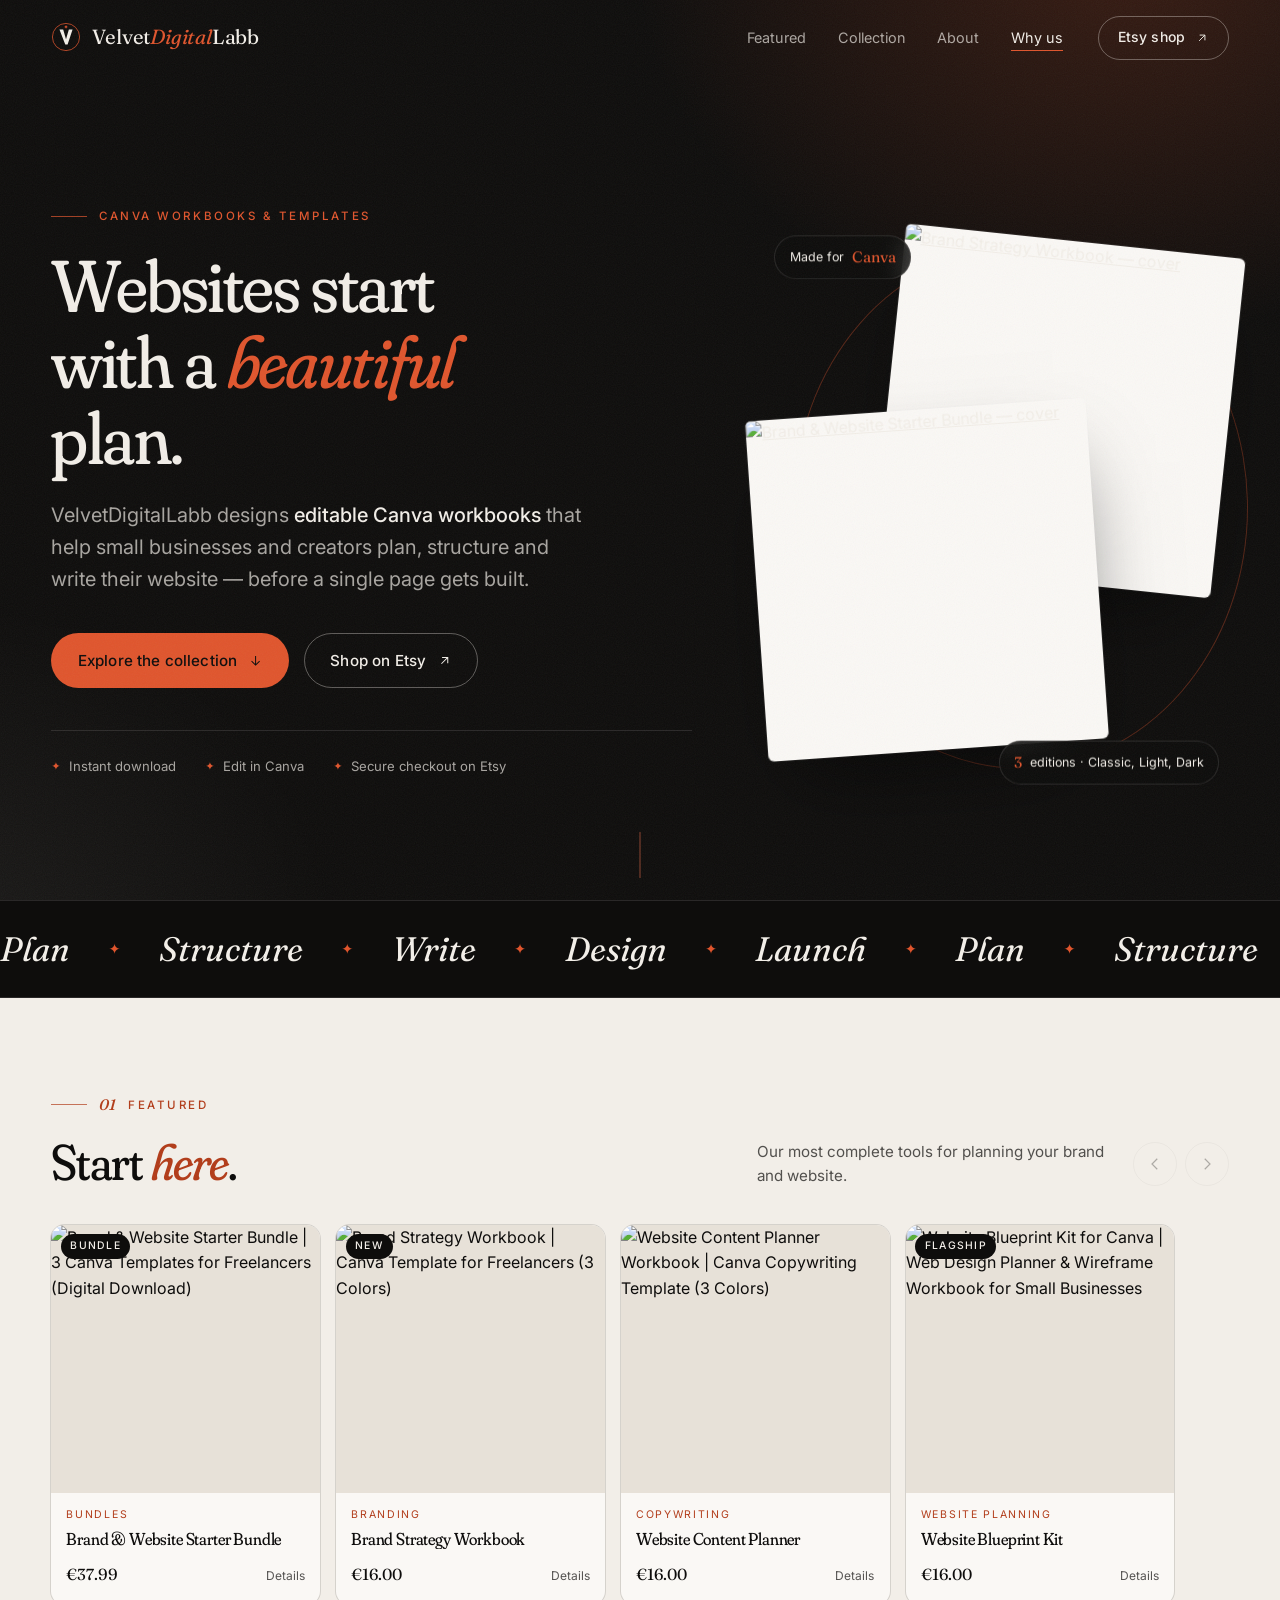
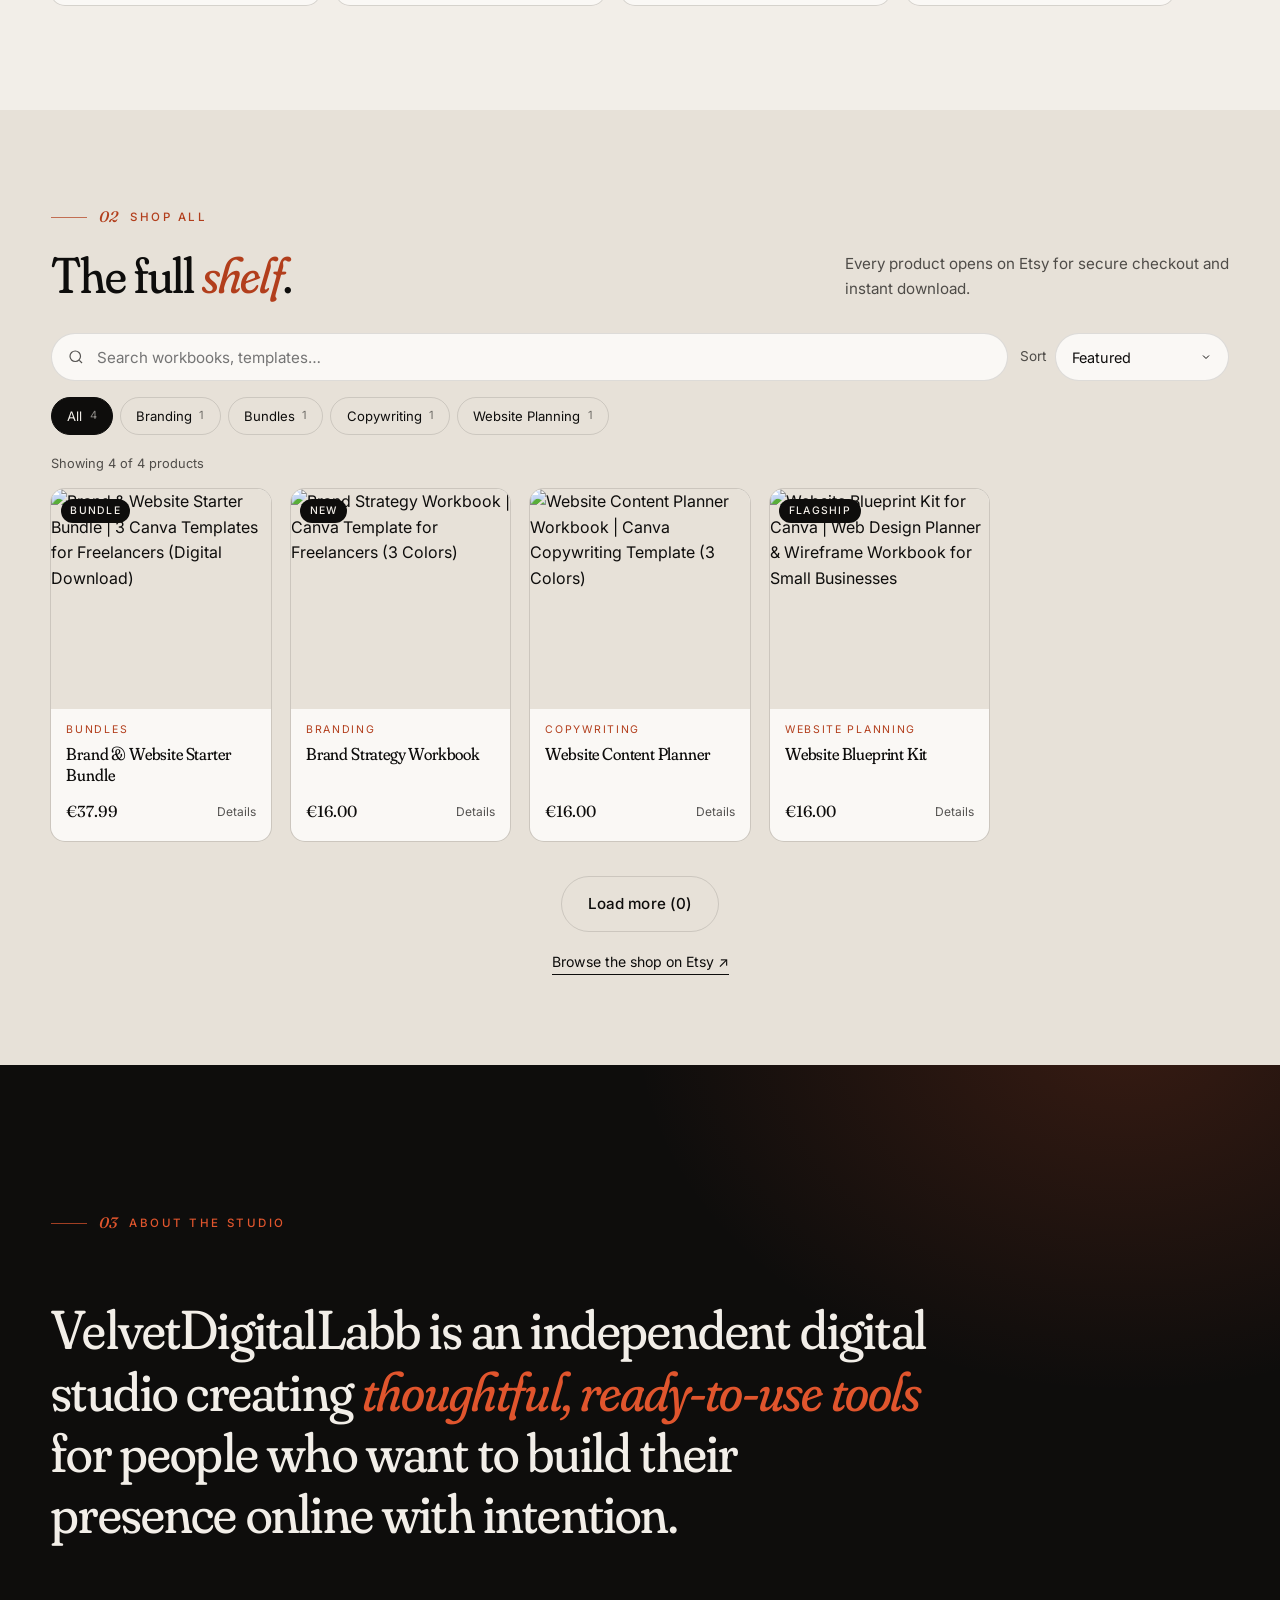
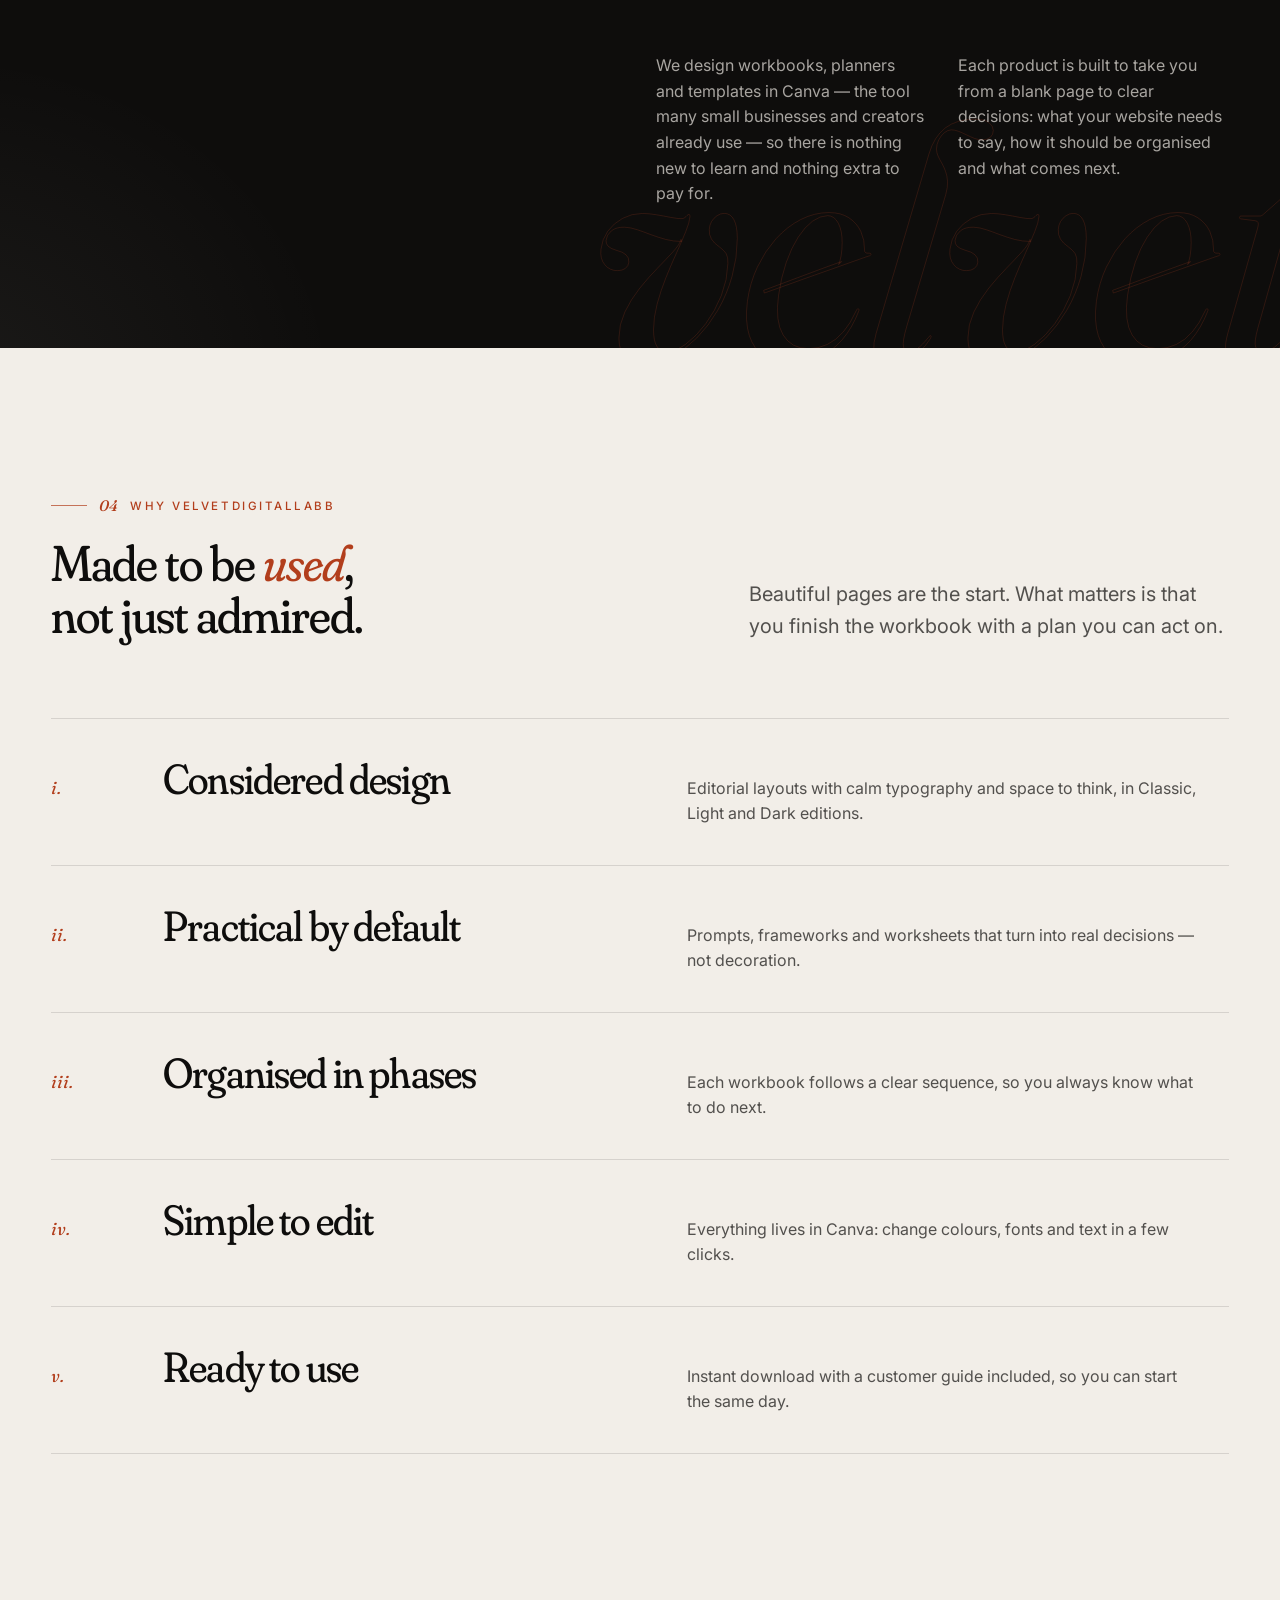
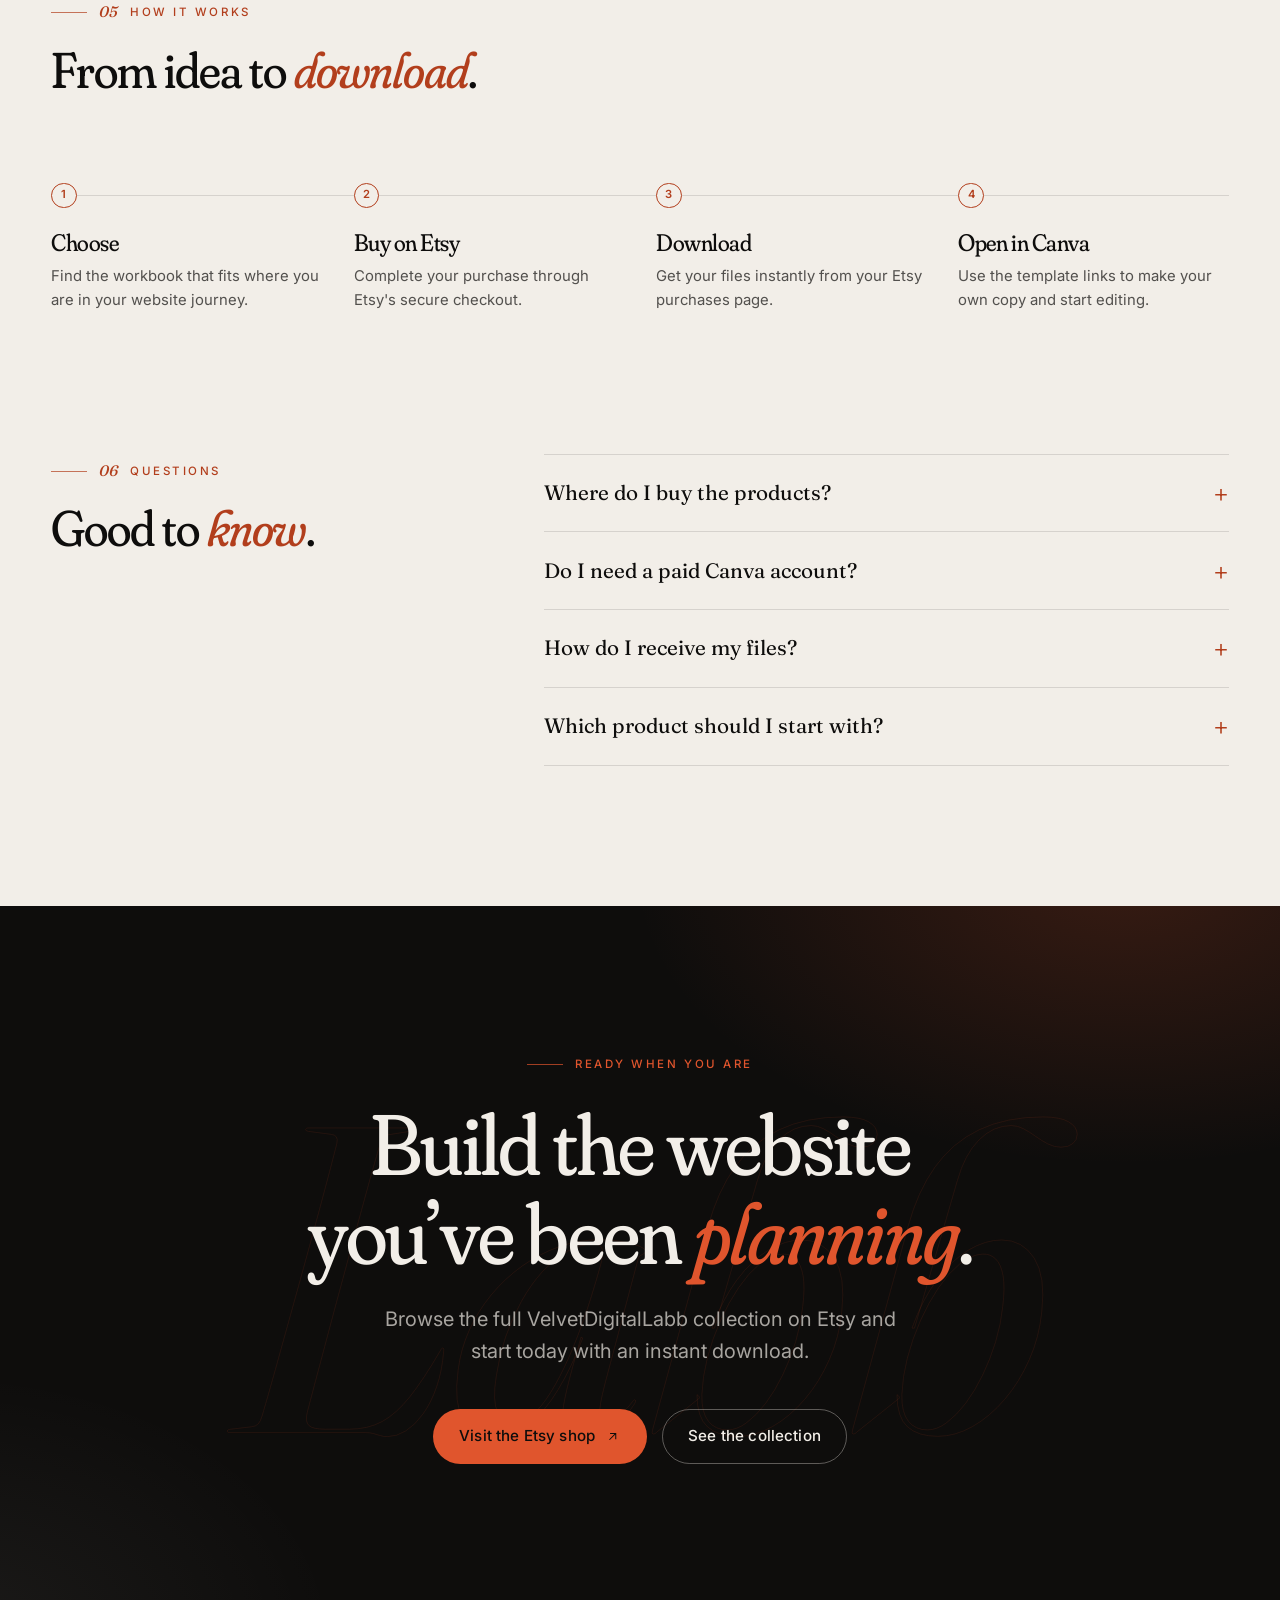
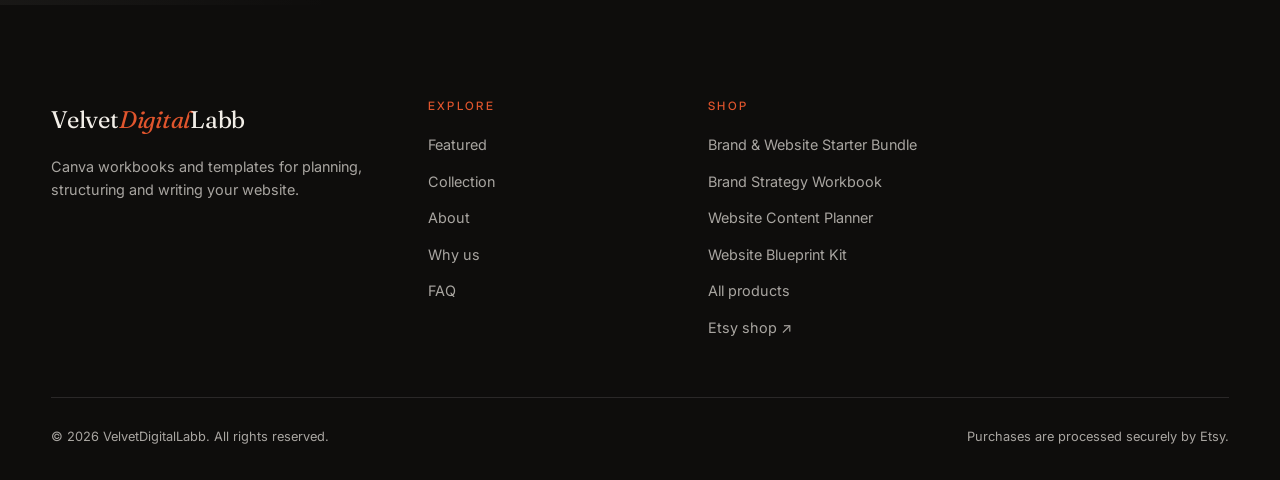
==== commit 35798d82: "Add files via upload" ====
--- a/index.html
+++ b/index.html
@@ -167,32 +167,76 @@
       </div>
     </div>
 
-    <!-- ===================== FEATURED ===================== -->
+    <!-- ===================== FEATURED =====================
+         Una "rail" orizzontale di card compatte: regge 4 prodotti come 40.
+         Si riempie da sola con i prodotti che hanno featured: true. -->
     <section class="section featured" id="featured" aria-labelledby="featured-title">
       <div class="container">
-        <header class="section__head">
+        <header class="rail-head">
           <div>
             <p class="eyebrow" data-reveal><span class="idx">01</span> Featured</p>
-            <h2 class="section__title" id="featured-title" data-reveal style="--d:.1s">Tools for the part<br>most people <em>skip</em>.</h2>
-          </div>
-          <p class="section__intro" data-reveal style="--d:.2s">Strategy, structure and words come before colours and code. Our workbooks give that thinking a clear, beautiful place to happen.</p>
+            <h2 class="section__title" id="featured-title" data-reveal style="--d:.1s">Start <em>here</em>.</h2>
+          </div>
+          <div class="rail-head__side" data-reveal style="--d:.15s">
+            <p class="rail-head__intro">Our most complete tools for planning your brand and website.</p>
+            <div class="rail-nav">
+              <button class="rail-btn" type="button" data-rail-prev aria-label="Scroll featured products left">
+                <svg viewBox="0 0 24 24" width="18" height="18" fill="none" stroke="currentColor" stroke-width="1.6" aria-hidden="true"><path d="M15 5l-7 7 7 7"/></svg>
+              </button>
+              <button class="rail-btn" type="button" data-rail-next aria-label="Scroll featured products right">
+                <svg viewBox="0 0 24 24" width="18" height="18" fill="none" stroke="currentColor" stroke-width="1.6" aria-hidden="true"><path d="M9 5l7 7-7 7"/></svg>
+              </button>
+            </div>
+          </div>
         </header>
-        <div data-featured><!-- generato da main.js --></div>
-      </div>
-    </section>
-
-    <!-- ===================== COLLECTION ===================== -->
+      </div>
+      <div class="rail-wrap">
+        <ul class="rail" data-featured aria-label="Featured products"></ul>
+      </div>
+    </section>
+
+    <!-- ===================== COLLECTION =====================
+         Catalogo pensato per centinaia di prodotti: ricerca, filtri per
+         categoria, ordinamento e "Load more" (ne mostra pochi alla volta). -->
     <section class="section collection" id="collection" aria-labelledby="collection-title">
       <div class="container">
-        <header class="section__head">
+        <header class="shop-head">
           <div>
-            <p class="eyebrow" data-reveal><span class="idx">02</span> The collection</p>
-            <h2 class="section__title" id="collection-title" data-reveal style="--d:.1s">The full <em>studio</em> shelf.</h2>
-          </div>
-          <p class="section__intro" data-reveal style="--d:.2s">Every product opens on Etsy, where you can read the full listing and buy securely. Files are ready to download right after purchase.</p>
+            <p class="eyebrow" data-reveal><span class="idx">02</span> Shop all</p>
+            <h2 class="section__title" id="collection-title" data-reveal style="--d:.1s">The full <em>shelf</em>.</h2>
+          </div>
+          <p class="shop-head__note" data-reveal style="--d:.15s">Every product opens on Etsy for secure checkout and instant download.</p>
         </header>
-        <div class="filters" role="group" aria-label="Filter products by category" data-filters></div>
-        <div class="grid" data-grid aria-live="polite"></div>
+
+        <div class="toolbar" data-reveal style="--d:.2s">
+          <div class="search">
+            <label class="visually-hidden" for="shop-search">Search products</label>
+            <svg viewBox="0 0 24 24" width="18" height="18" fill="none" stroke="currentColor" stroke-width="1.6" aria-hidden="true"><circle cx="11" cy="11" r="7"/><path d="m20 20-3.5-3.5"/></svg>
+            <input id="shop-search" type="search" placeholder="Search workbooks, templates…" autocomplete="off" data-search>
+          </div>
+          <div class="sort">
+            <label for="shop-sort">Sort</label>
+            <select id="shop-sort" data-sort>
+              <option value="featured">Featured</option>
+              <option value="newest">Newest</option>
+              <option value="price-asc">Price: low to high</option>
+              <option value="price-desc">Price: high to low</option>
+              <option value="az">Name: A–Z</option>
+            </select>
+          </div>
+        </div>
+        <div class="chips" role="group" aria-label="Filter products by category" data-filters></div>
+
+        <p class="shop-status" role="status" data-status></p>
+        <ul class="grid" data-grid aria-label="Products"></ul>
+        <div class="empty" data-empty hidden>
+          <p>No products match your search.</p>
+          <button class="btn btn--line btn--small" type="button" data-reset>Clear filters</button>
+        </div>
+        <div class="more">
+          <button class="btn btn--line" type="button" data-more hidden>Load more</button>
+          <a class="link-underline" data-shop-link href="https://www.etsy.com/shop/VelvetDigitalLabb" target="_blank" rel="noopener noreferrer">Browse the shop on Etsy ↗<span class="visually-hidden"> (opens in a new tab)</span></a>
+        </div>
         <noscript>
           <p>Browse every product on our <a href="https://www.etsy.com/shop/VelvetDigitalLabb">Etsy shop</a>.</p>
         </noscript>
@@ -279,7 +323,7 @@
           </details>
           <details>
             <summary>Which product should I start with?</summary>
-            <p>If you are still deciding what your website should include and how it should be organised, start with the Website Blueprint Kit. If your structure is clear and you need help writing the words, the Website Content Planner is the next step.</p>
+            <p>Follow the order of the work: the Brand Strategy Workbook if you are still defining your brand, the Website Blueprint Kit to plan your site's structure, and the Website Content Planner to write every page. The Brand &amp; Website Starter Bundle includes all three.</p>
           </details>
         </div>
       </div>
--- a/css/style.css
+++ b/css/style.css
@@ -330,126 +330,127 @@
   .section__intro { justify-self: start; }
 }
 
-/* 4e. FEATURED ------------------------------------------------------------- */
-.featured { background: var(--light); padding-block: clamp(4.5rem, 8vw, 7rem); }
-.featured .section__head { margin-bottom: clamp(2.5rem, 4.5vw, 4rem); }
-.feature { display: grid; grid-template-columns: repeat(12, minmax(0, 1fr)); gap: 2rem 3rem; align-items: center; }
-.feature + .feature { margin-top: clamp(3.5rem, 6vw, 5.5rem); padding-top: clamp(3.5rem, 6vw, 5.5rem); border-top: 1px solid var(--line-light); }
-/* Versione compatta: immagine su 5 colonne su 12, testo più largo. */
-.feature__media { grid-column: 1 / span 5; position: relative; }
-.feature__body { grid-column: 7 / span 6; }
-/* Composizione asimmetrica: un prodotto sì e uno no si specchia. */
-.feature:nth-child(even) .feature__media { grid-column: 8 / span 5; order: 2; }
-.feature:nth-child(even) .feature__body { grid-column: 1 / span 6; order: 1; }
-
-.frame {
-  position: relative; display: block; overflow: hidden; border-radius: var(--radius);
-  background: var(--paper); box-shadow: 0 50px 90px -50px rgba(14, 13, 12, .55);
-}
-.frame img { width: 100%; aspect-ratio: 1; object-fit: cover; transition: opacity .7s var(--ease-out), transform 1.2s var(--ease-out); }
-/* Seconda immagine sovrapposta: appare all'hover (crossfade). */
-.frame img + img { position: absolute; inset: 0; height: 100%; opacity: 0; }
-.frame:hover img:first-child { transform: scale(1.04); }
-.frame:hover img + img, .card:hover .frame img + img { opacity: 1; }
-.card:hover .frame img:first-child { transform: scale(1.04); }
-.feature__num {
-  position: absolute; top: -.32em; right: -.05em; z-index: 2; pointer-events: none;
-  font-family: var(--font-display); font-size: clamp(4rem, 8vw, 7.5rem); line-height: 1; color: transparent;
-  -webkit-text-stroke: 1px rgba(178, 62, 28, .55); font-style: italic;
-}
-.feature:nth-child(even) .feature__num { right: auto; left: -.05em; }
-.badge {
-  position: absolute; top: 1rem; left: 1rem; z-index: 2; padding: .35rem .8rem; border-radius: 999px;
-  font-size: .72rem; letter-spacing: .14em; text-transform: uppercase; background: var(--dark); color: var(--light);
-}
-.feature__cat { margin-bottom: .9rem; }
-.feature .badge { top: auto; bottom: 1rem; }
-.feature__name { font-size: clamp(1.7rem, 1.3rem + 1.1vw, 2.3rem); margin-bottom: .5rem; }
-.feature__tag { font-family: var(--font-display); font-style: italic; font-size: 1.1rem; color: var(--accent-ink); margin-bottom: .9rem; }
-.feature__desc { color: var(--ink-soft); margin-bottom: 1.4rem; max-width: 36rem; }
-/* Nella featured la lista "cosa contiene" va su due colonne: meno altezza. */
-.feature .includes { grid-template-columns: 1fr 1fr; gap: .5rem 1.5rem; font-size: .88rem; margin-bottom: 1.6rem; }
-.feature .specs { margin-bottom: 1.2rem; }
-.specs { display: grid; grid-template-columns: repeat(3, minmax(0, 1fr)); border-block: 1px solid var(--line-light); margin-bottom: 1.6rem; }
-.specs div { padding: .9rem .8rem .9rem 0; }
+/* 4e. PEZZI COMUNI DELLE SCHEDE PRODOTTO (usati nella pagina prodotto) ---- */
+.specs { display: grid; grid-template-columns: repeat(3, minmax(0, 1fr)); border-block: 1px solid var(--line-light); margin-bottom: 1.4rem; }
+.specs div { padding: .8rem .8rem .8rem 0; }
 .specs div + div { padding-left: .9rem; border-left: 1px solid var(--line-light); }
 .specs dt { font-size: .7rem; letter-spacing: .16em; text-transform: uppercase; color: var(--ink-soft); }
-.specs dd { font-family: var(--font-display); font-size: 1.15rem; line-height: 1.3; margin-top: .25rem; }
-.includes { list-style: none; display: grid; gap: .55rem; margin-bottom: 2rem; font-size: .93rem; }
+.specs dd { font-family: var(--font-display); font-size: 1.1rem; line-height: 1.3; margin-top: .25rem; }
+.includes { list-style: none; display: grid; gap: .5rem; margin-bottom: 1.8rem; font-size: .93rem; }
 .includes li { display: grid; grid-template-columns: 1.1rem 1fr; gap: .6rem; }
 .includes li::before { content: "✦"; color: var(--accent-ink); font-size: .7rem; padding-top: .3rem; }
 .buy { display: flex; flex-wrap: wrap; align-items: center; gap: 1rem 1.4rem; }
 .price { font-family: var(--font-display); font-size: 1.7rem; }
 .price small { display: block; font-family: var(--font-body); font-size: .72rem; color: var(--ink-soft); letter-spacing: .02em; }
-.buy .link-underline { font-size: .9rem; }
-
-@media (max-width: 900px) {
-  .feature { grid-template-columns: 1fr; gap: 2.2rem; }
-  .feature__media, .feature__body,
-  .feature:nth-child(even) .feature__media, .feature:nth-child(even) .feature__body { grid-column: 1 / -1; order: initial; }
-  .feature__media { max-width: 460px; }
-  .feature__num { font-size: 4.5rem; }
-}
 @media (max-width: 560px) {
-  /* Su telefono la lista completa resta nella pagina prodotto: qui alleggeriamo. */
-  .feature .includes { display: none; }
-  .feature__media { max-width: 340px; }
   .specs { grid-template-columns: 1fr 1fr; }
   .specs div:nth-child(3) { grid-column: 1 / -1; border-left: 0; padding-left: 0; border-top: 1px solid var(--line-light); }
   .buy .btn { flex: 1 1 100%; }
 }
 
-/* 4f. COLLECTION ----------------------------------------------------------- */
-.collection { background: var(--light-2); }
-.filters { display: flex; flex-wrap: wrap; align-items: center; gap: .5rem; margin-bottom: 2.5rem; }
-.filter {
-  min-height: 44px; padding: .55rem 1.1rem; border-radius: 999px; cursor: pointer; font-size: .875rem;
-  background: transparent; border: 1px solid var(--line-light); transition: background-color .35s, color .35s, border-color .35s;
-}
-.filter:hover { border-color: var(--dark); }
-.filter[aria-pressed="true"] { background: var(--dark); color: var(--light); border-color: var(--dark); }
-.filters__count { margin-left: auto; font-size: .85rem; color: var(--ink-soft); }
-
-.grid { display: grid; grid-template-columns: repeat(3, minmax(0, 1fr)); gap: clamp(1rem, 2.4vw, 2rem); }
-.card {
-  position: relative; display: flex; flex-direction: column; background: var(--paper); border-radius: var(--radius-lg);
-  overflow: hidden; transition: transform .6s var(--ease-out), box-shadow .6s var(--ease-out);
-}
-.card:hover { transform: translateY(-6px); box-shadow: 0 40px 70px -40px rgba(14, 13, 12, .5); }
-.card[hidden] { display: none; }
-.card .frame { border-radius: 0; box-shadow: none; }
-.card__body { display: flex; flex-direction: column; gap: .5rem; padding: 1.5rem 1.5rem 1.6rem; flex: 1; }
-.card__cat { font-size: .7rem; letter-spacing: .18em; text-transform: uppercase; color: var(--accent-ink); }
-.card__name { font-size: 1.55rem; line-height: 1.12; }
-/* "Stretched link": il link Etsy copre tutta la card con un ::after,
-   così l'intera card è cliccabile senza annidare link dentro link. */
-.card__name a { text-decoration: none; }
-.card__name a::after { content: ""; position: absolute; inset: 0; z-index: 1; }
-.card__desc { font-size: .9rem; color: var(--ink-soft); flex: 1; }
-.card__foot { display: flex; align-items: center; justify-content: space-between; gap: 1rem; margin-top: 1rem; padding-top: 1rem; border-top: 1px solid var(--line-light); }
-.card__price { font-family: var(--font-display); font-size: 1.25rem; }
-.card__cta { display: inline-flex; align-items: center; gap: .45rem; font-size: .85rem; font-weight: 500; }
-.card__cta svg { transition: transform .45s var(--ease-out); }
-.card:hover .card__cta svg { transform: translate(2px, -2px); }
-.card__details { align-self: flex-start; position: relative; z-index: 2; font-size: .8rem; color: var(--ink-soft); }
-.card__details:hover { color: var(--ink); }
-
-/* Card "in arrivo": onesta, senza link inventati. */
-.card--soon { background: transparent; border: 1px dashed rgba(14, 13, 12, .25); justify-content: center; min-height: 100%; }
-.card--soon:hover { transform: none; box-shadow: none; }
-.card--soon .card__body { justify-content: center; align-items: flex-start; padding: 2rem; gap: 1rem; }
-.card--soon .card__name { font-style: italic; }
-
-@media (max-width: 1024px) { .grid { grid-template-columns: repeat(2, minmax(0, 1fr)); } }
+/* 4f. CARD PRODOTTO COMPATTA -----------------------------------------------
+   Pensata per stare in griglie fitte (fino a 5 per riga) senza diventare
+   illeggibile: immagine quadrata, nome su max 2 righe, prezzo + dettagli. */
+.pcard {
+  position: relative; display: flex; flex-direction: column; min-width: 0;
+  background: var(--paper); border-radius: 14px; overflow: hidden;
+  box-shadow: 0 0 0 1px var(--line-light);
+  transition: transform .5s var(--ease-out), box-shadow .5s var(--ease-out);
+  animation: cardIn .6s var(--ease-out) both; animation-delay: calc(var(--i, 0) * 40ms);
+}
+@keyframes cardIn { from { opacity: 0; transform: translateY(14px); } }
+.pcard:hover { transform: translateY(-4px); box-shadow: 0 0 0 1px var(--line-light), 0 24px 40px -28px rgba(14, 13, 12, .45); }
+.pcard__media { position: relative; aspect-ratio: 1; overflow: hidden; background: var(--light-2); }
+.pcard__media img { position: absolute; inset: 0; width: 100%; height: 100%; object-fit: cover; transition: opacity .5s var(--ease-out), transform .9s var(--ease-out); }
+.pcard__media img + img { opacity: 0; }
+.pcard:hover .pcard__media img:first-child { transform: scale(1.04); }
+.pcard:hover .pcard__media img + img { opacity: 1; }
+.pcard__badge {
+  position: absolute; top: .6rem; left: .6rem; z-index: 1; padding: .25rem .6rem; border-radius: 999px;
+  font-size: .65rem; font-weight: 500; letter-spacing: .12em; text-transform: uppercase; background: var(--dark); color: var(--light);
+}
+.pcard__body { display: flex; flex-direction: column; gap: .25rem; padding: .85rem .95rem .9rem; flex: 1; }
+.pcard__cat { font-size: .66rem; letter-spacing: .16em; text-transform: uppercase; color: var(--accent-ink); }
+.pcard__name { font-size: 1.08rem; line-height: 1.22; letter-spacing: -.01em; flex: 1;
+  display: -webkit-box; -webkit-line-clamp: 2; -webkit-box-orient: vertical; overflow: hidden; }
+.pcard__name a { text-decoration: none; }
+.pcard__name a::after { content: ""; position: absolute; inset: 0; z-index: 1; } /* tutta la card è cliccabile */
+.pcard__foot { display: flex; align-items: center; justify-content: space-between; gap: .5rem; margin-top: .45rem; }
+.pcard__price { font-family: var(--font-display); font-size: 1rem; }
+.pcard__more { position: relative; z-index: 2; font-size: .75rem; color: var(--ink-soft); text-decoration: none; padding: .35rem 0; }
+.pcard__more:hover { color: var(--ink); text-decoration: underline; }
+
+/* 4g. FEATURED: rail orizzontale -------------------------------------------- */
+.featured { background: var(--light); padding-block: clamp(4rem, 7vw, 6rem); }
+.rail-head { display: flex; flex-wrap: wrap; justify-content: space-between; align-items: end; gap: 1.5rem 3rem; margin-bottom: 2rem; }
+.rail-head__side { display: flex; align-items: center; gap: 1.5rem; }
+.rail-head__intro { color: var(--ink-soft); max-width: 22rem; font-size: .95rem; }
+.rail-nav { display: flex; gap: .5rem; }
+.rail-btn {
+  width: 44px; height: 44px; border-radius: 50%; display: grid; place-items: center; cursor: pointer;
+  background: transparent; border: 1px solid var(--line-light); color: var(--ink); transition: background-color .3s, color .3s, opacity .3s;
+}
+.rail-btn:hover:not(:disabled) { background: var(--dark); color: var(--light); }
+.rail-btn:disabled { opacity: .3; cursor: default; }
+/* La rail parte allineata al contenitore ma può "uscire" a destra fino al bordo. */
+.rail-wrap { overflow: hidden; }
+.rail {
+  list-style: none; display: grid; grid-auto-flow: column; grid-auto-columns: clamp(200px, 21vw, 270px); gap: 1rem;
+  overflow-x: auto; scroll-snap-type: x mandatory; scrollbar-width: none; overscroll-behavior-x: contain;
+  padding: .25rem max(var(--gutter), calc((100vw - var(--max)) / 2 + var(--gutter))) 1rem;
+  scroll-padding-inline: max(var(--gutter), calc((100vw - var(--max)) / 2 + var(--gutter)));
+}
+.rail::-webkit-scrollbar { display: none; }
+.rail > .pcard { scroll-snap-align: start; }
 @media (max-width: 640px) {
-  .grid { grid-template-columns: 1fr; }
-  .filters { flex-wrap: nowrap; overflow-x: auto; margin-inline: calc(var(--gutter) * -1); padding-inline: var(--gutter); scrollbar-width: none; }
-  .filters::-webkit-scrollbar { display: none; }
-  .filter { flex: none; }
-  .filters__count { display: none; }
-}
-
-/* 4g. ABOUT ---------------------------------------------------------------- */
+  .rail { grid-auto-columns: 62vw; }
+  .rail-head__intro { display: none; }
+}
+
+/* 4h. CATALOGO --------------------------------------------------------------- */
+.collection { background: var(--light-2); padding-block: clamp(4rem, 7vw, 6rem); }
+.shop-head { display: flex; flex-wrap: wrap; justify-content: space-between; align-items: end; gap: 1rem 3rem; margin-bottom: 2rem; }
+.shop-head__note { color: var(--ink-soft); font-size: .95rem; max-width: 24rem; }
+.toolbar { display: flex; flex-wrap: wrap; gap: .75rem; align-items: center; margin-bottom: 1rem; }
+.search { position: relative; flex: 1 1 320px; }
+.search svg { position: absolute; left: 1rem; top: 50%; translate: 0 -50%; color: var(--ink-soft); pointer-events: none; }
+.search input {
+  width: 100%; height: 48px; padding: 0 1rem 0 2.8rem; border-radius: 999px; font: inherit; font-size: .95rem; color: var(--ink);
+  background: var(--paper); border: 1px solid var(--line-light); transition: border-color .3s, box-shadow .3s;
+}
+.search input:focus { outline: none; border-color: var(--dark); box-shadow: 0 0 0 3px rgba(224, 85, 45, .25); }
+.sort { display: flex; align-items: center; gap: .6rem; font-size: .85rem; color: var(--ink-soft); }
+.sort select {
+  height: 48px; padding: 0 2.4rem 0 1rem; border-radius: 999px; font: inherit; font-size: .9rem; color: var(--ink); cursor: pointer;
+  background: var(--paper) url("data:image/svg+xml,%3Csvg xmlns='http://www.w3.org/2000/svg' width='12' height='12' viewBox='0 0 24 24' fill='none' stroke='%230e0d0c' stroke-width='2'%3E%3Cpath d='M6 9l6 6 6-6'/%3E%3C/svg%3E") no-repeat right 1rem center;
+  border: 1px solid var(--line-light); appearance: none; -webkit-appearance: none;
+}
+.chips { display: flex; flex-wrap: wrap; gap: .45rem; margin-bottom: 1.2rem; }
+.chip-btn {
+  display: inline-flex; align-items: center; gap: .45rem; min-height: 38px; padding: .4rem .95rem; border-radius: 999px; cursor: pointer;
+  font-size: .82rem; background: transparent; border: 1px solid var(--line-light); transition: background-color .3s, color .3s, border-color .3s;
+}
+.chip-btn span { font-size: .7rem; opacity: .55; }
+.chip-btn:hover { border-color: var(--dark); }
+.chip-btn[aria-pressed="true"] { background: var(--dark); color: var(--light); border-color: var(--dark); }
+.shop-status { font-size: .8rem; color: var(--ink-soft); margin-bottom: .9rem; min-height: 1.2em; }
+.grid { list-style: none; display: grid; grid-template-columns: repeat(auto-fill, minmax(210px, 1fr)); gap: clamp(.75rem, 1.6vw, 1.25rem); }
+.empty { text-align: center; padding: 3rem 1rem; color: var(--ink-soft); display: grid; justify-items: center; gap: 1rem; }
+.empty[hidden] { display: none; }
+.more { display: flex; flex-direction: column; align-items: center; gap: 1.2rem; margin-top: 2.2rem; font-size: .88rem; }
+@media (max-width: 640px) {
+  .grid { grid-template-columns: repeat(2, minmax(0, 1fr)); }
+  .chips { flex-wrap: nowrap; overflow-x: auto; margin-inline: calc(var(--gutter) * -1); padding-inline: var(--gutter); scrollbar-width: none; }
+  .chips::-webkit-scrollbar { display: none; }
+  .chip-btn { flex: none; }
+  .sort { flex: 1 1 100%; }
+  .sort select { flex: 1; }
+  .pcard__body { padding: .7rem .75rem .75rem; }
+  .pcard__name { font-size: .98rem; }
+  .pcard__more { display: none; }
+}
+
+/* 4i. ABOUT ---------------------------------------------------------------- */
 .about { overflow: hidden; }
 .about__grid { display: grid; grid-template-columns: repeat(12, minmax(0, 1fr)); gap: 2rem; }
 .about__statement { font-family: var(--font-display); letter-spacing: -.015em; grid-column: 1 / span 9; font-size: clamp(1.9rem, 1.1rem + 2.9vw, 3.9rem); line-height: 1.12; margin-top: 2rem; }
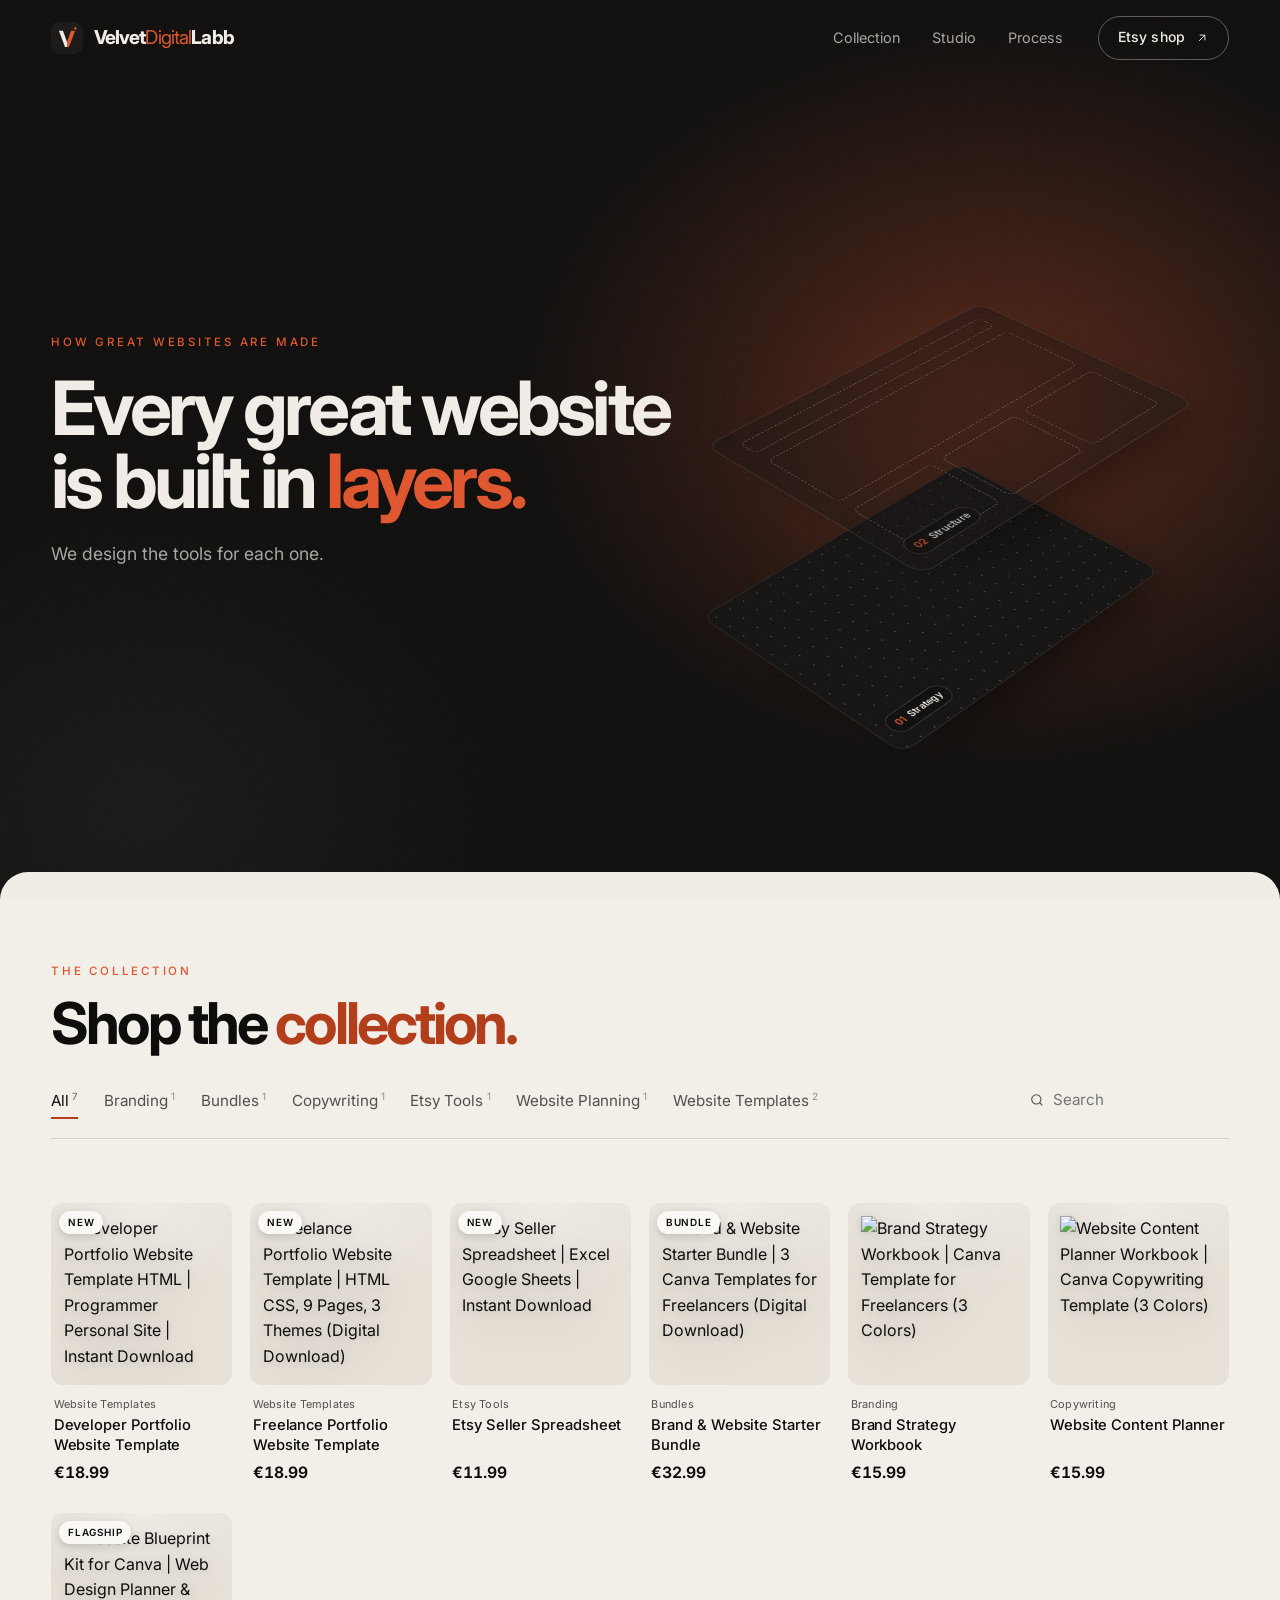
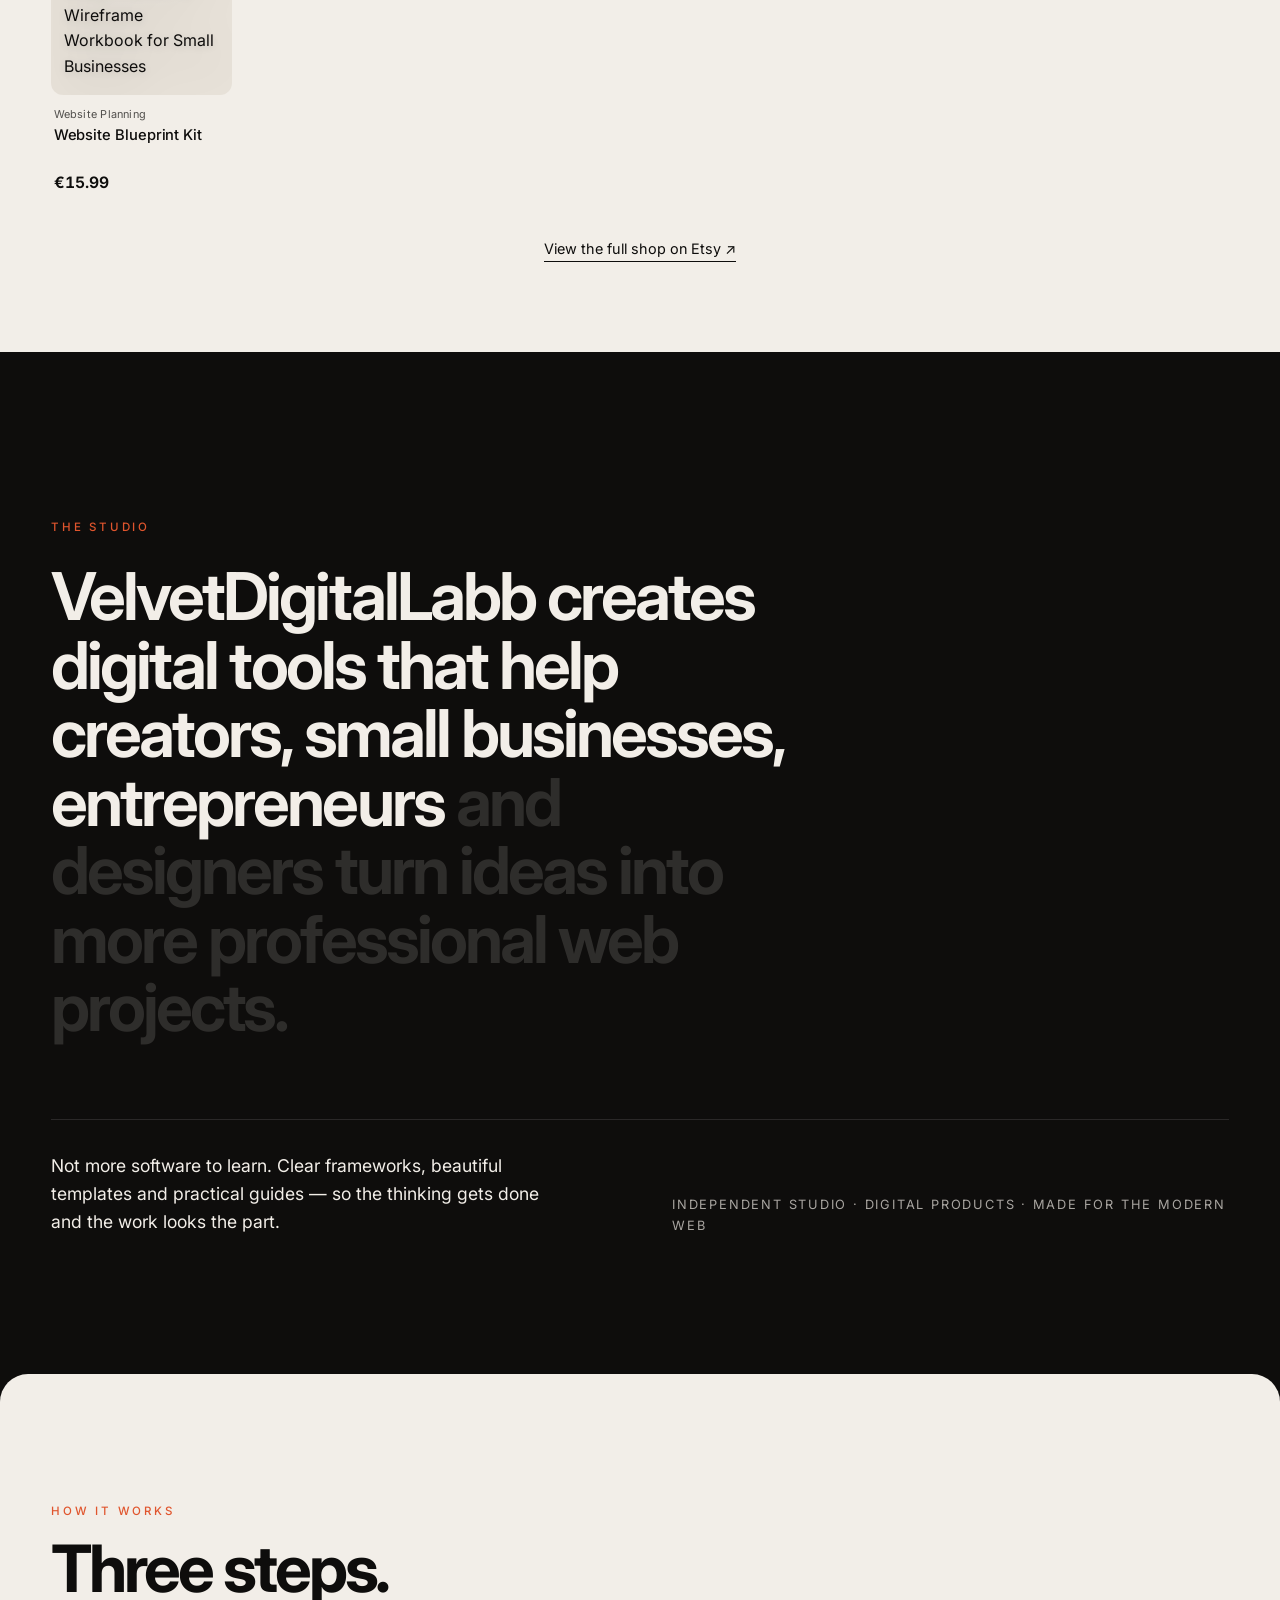
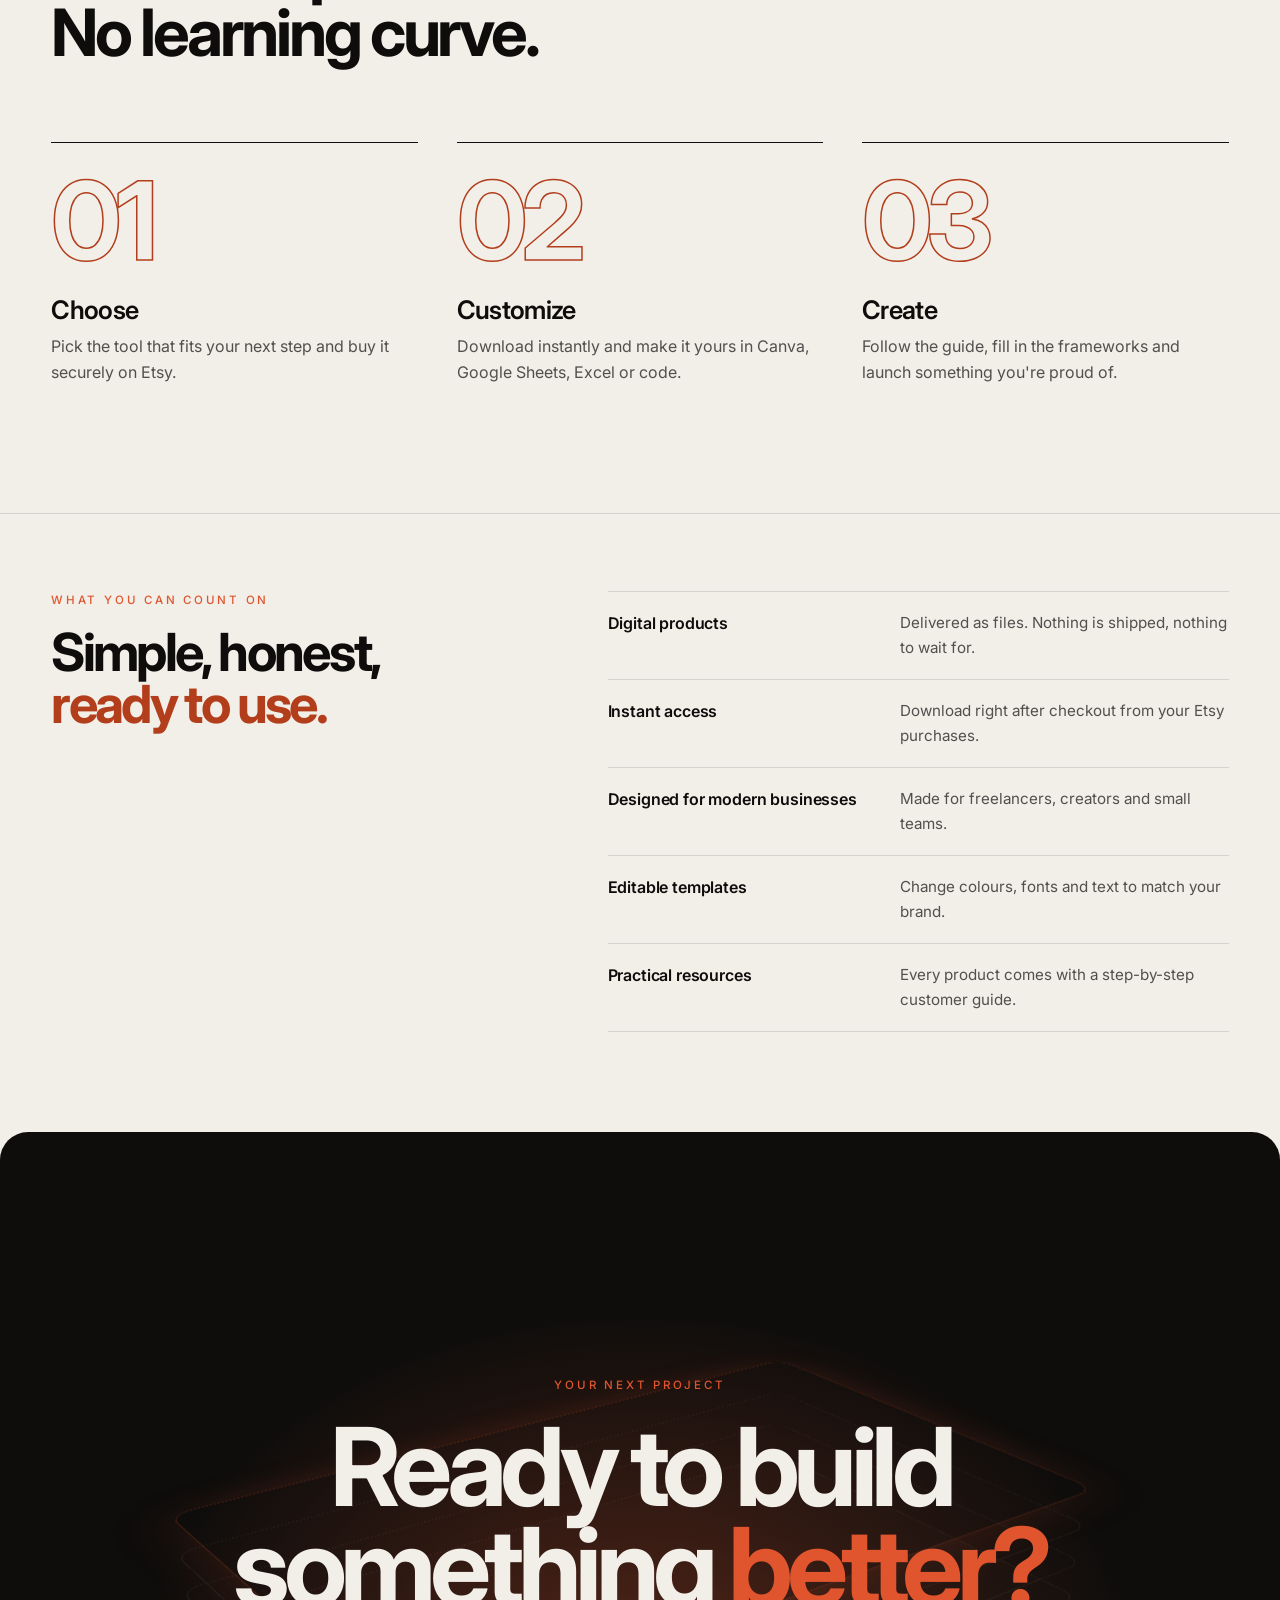
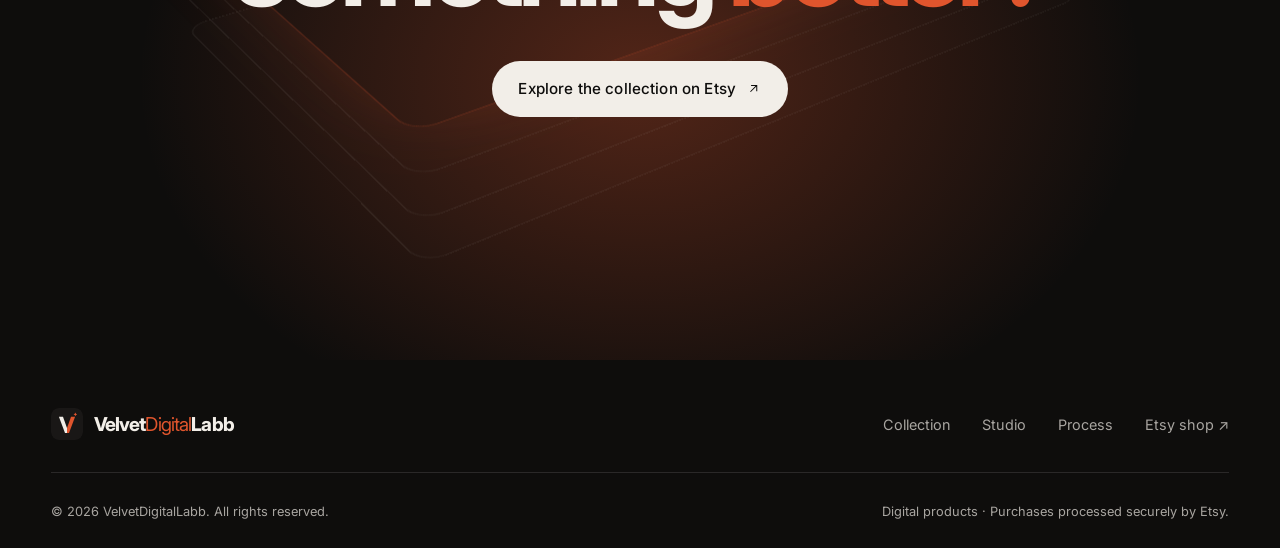
==== commit 9e61f270: "Add files via upload" ====
--- a/index.html
+++ b/index.html
@@ -6,16 +6,16 @@
   <!-- Rileva JS il prima possibile: abilita le animazioni solo se JS funziona. -->
   <script>document.documentElement.className = document.documentElement.className.replace("no-js", "js");</script>
 
-  <title>VelvetDigitalLabb — Canva Workbooks for Planning & Writing Your Website</title>
-  <meta name="description" content="Premium Canva workbooks and templates for small businesses and creators: plan, structure and write your website with clarity. Instant download, secure checkout on Etsy.">
+  <title>VelvetDigitalLabb — Digital Design Tools for Better Websites</title>
+  <meta name="description" content="Premium digital design tools — Canva workbooks, website templates and resources for creators and small businesses. Plan, design and launch a more professional website. Instant download on Etsy.">
   <link rel="canonical" href="https://velvetdigitallabb.netlify.app/">
   <meta name="theme-color" content="#0e0d0c">
 
   <!-- Open Graph / social: anteprima quando il link viene condiviso -->
   <meta property="og:type" content="website">
   <meta property="og:site_name" content="VelvetDigitalLabb">
-  <meta property="og:title" content="VelvetDigitalLabb — Canva Workbooks for Your Website">
-  <meta property="og:description" content="Plan, structure and write your website with premium Canva workbooks. Instant download on Etsy.">
+  <meta property="og:title" content="VelvetDigitalLabb — Digital Design Tools for Better Websites">
+  <meta property="og:description" content="Premium templates, workbooks and resources to plan, design and launch your website. Instant download on Etsy.">
   <meta property="og:url" content="https://velvetdigitallabb.netlify.app/">
   <meta property="og:image" content="https://velvetdigitallabb.netlify.app/img/og-image.jpg">
   <meta property="og:image:width" content="1200">
@@ -32,8 +32,9 @@
   <link rel="preconnect" href="https://fonts.googleapis.com">
   <link rel="preconnect" href="https://fonts.gstatic.com" crossorigin>
   <link rel="preconnect" href="https://i.etsystatic.com" crossorigin>
-  <link rel="stylesheet" href="https://fonts.googleapis.com/css2?family=Fraunces:ital,opsz,wght,SOFT@0,9..144,300..500,0..100;1,9..144,300..500,0..100&family=Inter:wght@400;500;600&display=swap">
+  <link rel="stylesheet" href="https://fonts.googleapis.com/css2?family=Inter:ital,opsz,wght@0,14..32,400..800;1,14..32,400..800&display=swap">
   <link rel="stylesheet" href="css/style.css">
+  <link rel="stylesheet" href="css/home.css">
 
   <!-- Dati strutturati (Schema.org): chi siamo. I prodotti vengono aggiunti da main.js. -->
   <script type="application/ld+json">
@@ -58,28 +59,20 @@
   }
   </script>
 </head>
-<body>
+<body class="home">
   <a class="skip-link" href="#main">Skip to content</a>
 
   <!-- ===================== HEADER ===================== -->
-  <header class="site-header" data-header>
+  <header class="site-header site-header--home" data-header>
     <div class="container">
-      <a class="brand" href="./" aria-label="VelvetDigitalLabb — home">
-        <svg class="brand__mark" viewBox="0 0 64 64" aria-hidden="true"><circle cx="32" cy="32" r="29" fill="none" stroke="#e0552d" stroke-width="1.6"/><path d="M18 16h8l6 21 6.1-21H46L35.4 48h-5z" fill="currentColor"/><path d="M32 6.5l1.4 2.6 2.6 1.4-2.6 1.4L32 14.5l-1.4-2.6-2.6-1.4 2.6-1.4z" fill="#e0552d"/></svg>
-        <span>Velvet<em>Digital</em>Labb</span>
-      </a>
+      <a class="brand" href="./" aria-label="VelvetDigitalLabb — home"><svg class="brand__mark" viewBox="0 0 100 100" aria-hidden="true"><rect width="100" height="100" rx="24" fill="#191716"/><g transform="translate(5 6) scale(.9)"><polygon points="22,24 36,24 50,63 50,80 43,80" fill="#f2eee8"/><polygon points="50,63 64,24 78,24 57,80 50,80" fill="#e0552d"/><path d="M79 9l2.2 4.4 4.4 2.2-4.4 2.2L79 22.2l-2.2-4.4-4.4-2.2 4.4-2.2z" fill="#e0552d"/></g></svg><span>Velvet<em>Digital</em>Labb</span></a>
       <nav class="nav" aria-label="Main">
         <ul class="nav__links">
-          <li><a href="#featured" data-spy>Featured</a></li>
-          <li><a href="#collection" data-spy>Collection</a></li>
-          <li><a href="#about" data-spy>About</a></li>
-          <li><a href="#why" data-spy>Why us</a></li>
+          <li><a href="#collection">Collection</a></li>
+          <li><a href="#studio">Studio</a></li>
+          <li><a href="#process">Process</a></li>
         </ul>
-        <a class="btn btn--ghost btn--small" data-shop-link href="https://www.etsy.com/shop/VelvetDigitalLabb" target="_blank" rel="noopener noreferrer">
-          Etsy shop
-          <svg class="arrow" viewBox="0 0 24 24" fill="none" stroke="currentColor" stroke-width="1.6" aria-hidden="true"><path d="M7 17 17 7M8 7h9v9"/></svg>
-          <span class="visually-hidden">(opens in a new tab)</span>
-        </a>
+        <a class="btn btn--ghost btn--small" data-shop-link href="https://www.etsy.com/shop/VelvetDigitalLabb" target="_blank" rel="noopener noreferrer">Etsy shop <svg class="arrow" viewBox="0 0 24 24" fill="none" stroke="currentColor" stroke-width="1.6" aria-hidden="true"><path d="M7 17 17 7M8 7h9v9"/></svg><span class="visually-hidden">(opens in a new tab)</span></a>
         <button class="menu-toggle" type="button" aria-expanded="false" aria-controls="mobile-menu" data-menu-toggle>
           <span data-menu-label>Menu</span><span class="menu-toggle__icon" aria-hidden="true"></span>
         </button>
@@ -87,306 +80,195 @@
     </div>
   </header>
 
-  <div class="mobile-menu velvet" id="mobile-menu" data-menu>
-    <nav aria-label="Mobile">
-      <ul>
-        <li><a class="mm-link" href="#featured"><span>01</span>Featured</a></li>
-        <li><a class="mm-link" href="#collection"><span>02</span>Collection</a></li>
-        <li><a class="mm-link" href="#about"><span>03</span>About</a></li>
-        <li><a class="mm-link" href="#why"><span>04</span>Why us</a></li>
-        <li><a class="mm-link" href="#faq"><span>05</span>FAQ</a></li>
-      </ul>
-    </nav>
-    <div class="mobile-menu__foot">
-      <a class="btn" data-shop-link href="https://www.etsy.com/shop/VelvetDigitalLabb" target="_blank" rel="noopener noreferrer">
-        Visit the Etsy shop
-        <svg class="arrow" viewBox="0 0 24 24" fill="none" stroke="currentColor" stroke-width="1.6" aria-hidden="true"><path d="M7 17 17 7M8 7h9v9"/></svg>
-        <span class="visually-hidden">(opens in a new tab)</span>
-      </a>
-      <p>Instant download · Secure checkout on Etsy</p>
+  <div class="mobile-menu" id="mobile-menu" data-menu>
+    <!-- Menu compatto: le categorie e i prodotti in evidenza li inserisce main.js -->
+    <div class="mm-panel" data-menu-base="">
+      <nav class="mm-nav" aria-label="Mobile">
+        <a class="mm-link" href="#collection"><b>Collection</b><span>Browse every product</span></a>
+        <a class="mm-link" href="#studio"><b>Studio</b><span>Who we are</span></a>
+        <a class="mm-link" href="#process"><b>How it works</b><span>Three simple steps</span></a>
+      </nav>
+      <div class="mm-block" data-menu-cats-wrap hidden>
+        <p class="mm-label">Shop by category</p>
+        <div class="mm-cats" data-menu-cats></div>
+      </div>
+      <div class="mm-block" data-menu-picks-wrap hidden>
+        <p class="mm-label">Featured</p>
+        <ul class="mm-picks" data-menu-picks></ul>
+      </div>
+      <div class="mm-foot">
+        <a class="btn btn--small" data-shop-link href="https://www.etsy.com/shop/VelvetDigitalLabb" target="_blank" rel="noopener noreferrer">Visit the Etsy shop <svg class="arrow" viewBox="0 0 24 24" fill="none" stroke="currentColor" stroke-width="1.6" aria-hidden="true"><path d="M7 17 17 7M8 7h9v9"/></svg><span class="visually-hidden">(opens in a new tab)</span></a>
+        <p>Instant download · Secure checkout on Etsy</p>
+      </div>
     </div>
   </div>
-
   <main id="main">
-    <!-- ===================== HERO ===================== -->
-    <section class="hero velvet" aria-labelledby="hero-title" data-hero-section>
-      <div class="container hero__grid">
-        <div>
-          <p class="eyebrow" data-hero style="--d:.1s">Canva workbooks &amp; templates</p>
-          <h1 class="hero__title" id="hero-title">
-            <span class="line"><span style="--d:.15s">Websites start</span></span>
-            <span class="line"><span style="--d:.25s">with a <em>beautiful</em></span></span>
-            <span class="line"><span style="--d:.35s">plan.</span></span>
+
+    <!-- =====================================================================
+         1 + 2. HERO CINEMATOGRAFICA + TRANSIZIONE
+         Appena si entra, l'animazione parte DA SOLA (home.js): gli strati
+         esplodono, compare la frase, poi entra il titolo. Si ripete ogni 30 s.
+         Il CSS usa --p per: far uscire il titolo, separare i 4 "strati" di un
+         sito web (strategia, struttura, contenuti, design), mostrare le etichette
+         e la frase finale. Nessun prodotto: è il "mondo" del brand.
+         ================================================================== -->
+    <section class="scene" data-scene aria-labelledby="hero-title">
+      <div class="scene__sticky">
+        <div class="scene__light" aria-hidden="true"></div>
+        <div class="scene__grid" aria-hidden="true"></div>
+
+        <!-- Visual: quattro piani sovrapposti in prospettiva -->
+        <div class="stack" data-stack aria-hidden="true">
+          <div class="stack__tilt" data-tilt-scene>
+            <div class="plane plane--strategy"><i class="dots"></i><span class="tag"><b>01</b> Strategy</span></div>
+            <div class="plane plane--structure"><i class="wf wf--nav"></i><i class="wf wf--hero"></i><i class="wf wf--a"></i><i class="wf wf--b"></i><i class="wf wf--c"></i><span class="tag"><b>02</b> Structure</span></div>
+            <div class="plane plane--content"><i class="tx tx--h"></i><i class="tx"></i><i class="tx tx--s"></i><i class="tx"></i><i class="tx tx--s"></i><i class="tx tx--m"></i><span class="tag"><b>03</b> Content</span></div>
+            <div class="plane plane--design"><i class="ds ds--nav"></i><i class="ds ds--title"></i><i class="ds ds--line"></i><i class="ds ds--btn"></i><i class="ds ds--img"></i><i class="ds ds--sweep"></i><span class="tag"><b>04</b> Design</span></div>
+          </div>
+        </div>
+
+        <!-- Testo hero -->
+        <div class="scene__copy container" data-hero-copy>
+          <p class="kicker" data-enter style="--e:.5s">VelvetDigitalLabb · Digital design studio</p>
+          <h1 class="scene__title" id="hero-title">
+            <span class="ln"><span data-enter style="--e:.65s">Digital tools for</span></span>
+            <span class="ln"><span data-enter style="--e:.78s">beautiful <em>websites.</em></span></span>
           </h1>
-          <p class="hero__lead" data-hero style="--d:.55s">
-            VelvetDigitalLabb designs <strong>editable Canva workbooks</strong> that help small businesses and creators plan, structure and write their website — before a single page gets built.
-          </p>
-          <div class="hero__ctas" data-hero style="--d:.65s">
-            <a class="btn" href="#collection">
-              Explore the collection
-              <svg class="arrow" viewBox="0 0 24 24" fill="none" stroke="currentColor" stroke-width="1.6" aria-hidden="true" style="transform:rotate(135deg)"><path d="M7 17 17 7M8 7h9v9"/></svg>
-            </a>
-            <a class="btn btn--ghost" data-shop-link href="https://www.etsy.com/shop/VelvetDigitalLabb" target="_blank" rel="noopener noreferrer">
-              Shop on Etsy
-              <svg class="arrow" viewBox="0 0 24 24" fill="none" stroke="currentColor" stroke-width="1.6" aria-hidden="true"><path d="M7 17 17 7M8 7h9v9"/></svg>
-              <span class="visually-hidden">(opens in a new tab)</span>
-            </a>
+          <p class="scene__lead" data-enter style="--e:1s">Templates, workbooks and resources to plan, design and launch a more professional online presence.</p>
+          <div class="scene__ctas" data-enter style="--e:1.15s">
+            <a class="btn" href="#collection">Explore the collection <svg class="arrow" viewBox="0 0 24 24" fill="none" stroke="currentColor" stroke-width="1.6" aria-hidden="true" style="transform:rotate(135deg)"><path d="M7 17 17 7M8 7h9v9"/></svg></a>
           </div>
-          <ul class="hero__meta" data-hero style="--d:.75s">
-            <li>Instant download</li>
-            <li>Edit in Canva</li>
-            <li>Secure checkout on Etsy</li>
-          </ul>
-        </div>
-
-        <!-- Composizione copertine: riempita da main.js con i prodotti "featured". -->
-        <div class="hero__stage" data-hero style="--d:.4s" data-hero-stage aria-label="Featured products">
-          <div class="hero__ring" data-parallax="-0.04" aria-hidden="true"></div>
-        </div>
-      </div>
-      <span class="scroll-cue" aria-hidden="true"></span>
-    </section>
-
-    <!-- Striscia in movimento: le cinque fasi del Blueprint Kit -->
-    <div class="marquee" aria-hidden="true">
-      <div class="marquee__track">
-        <div class="marquee__group">
-          <span class="marquee__item">Plan</span><span class="marquee__sep">✦</span>
-          <span class="marquee__item">Structure</span><span class="marquee__sep">✦</span>
-          <span class="marquee__item">Write</span><span class="marquee__sep">✦</span>
-          <span class="marquee__item">Design</span><span class="marquee__sep">✦</span>
-          <span class="marquee__item">Launch</span><span class="marquee__sep">✦</span>
-        </div>
-        <div class="marquee__group">
-          <span class="marquee__item">Plan</span><span class="marquee__sep">✦</span>
-          <span class="marquee__item">Structure</span><span class="marquee__sep">✦</span>
-          <span class="marquee__item">Write</span><span class="marquee__sep">✦</span>
-          <span class="marquee__item">Design</span><span class="marquee__sep">✦</span>
-          <span class="marquee__item">Launch</span><span class="marquee__sep">✦</span>
-        </div>
-      </div>
-    </div>
-
-    <!-- ===================== FEATURED =====================
-         Una "rail" orizzontale di card compatte: regge 4 prodotti come 40.
-         Si riempie da sola con i prodotti che hanno featured: true. -->
-    <section class="section featured" id="featured" aria-labelledby="featured-title">
+        </div>
+
+        <!-- Frase che compare durante la transizione -->
+        <div class="scene__statement container" data-statement>
+          <p class="kicker">How great websites are made</p>
+          <p class="scene__big">Every great website<br>is built in <em>layers.</em></p>
+          <p class="scene__small">We design the tools for each one.</p>
+        </div>
+
+        <div class="scene__cue" aria-hidden="true"><span>Scroll</span><i></i></div>
+      </div>
+    </section>
+
+    <!-- =====================================================================
+         3. COLLEZIONE — l'unica sezione con i prodotti.
+         Griglia stile negozio online (Etsy, Vinted, Nike): card piccole con
+         foto, nome e prezzo. Filtri, ricerca e "Show more" per 6 o 500 prodotti.
+         ================================================================== -->
+    <section class="collection2" id="collection" aria-labelledby="collection-title">
       <div class="container">
-        <header class="rail-head">
-          <div>
-            <p class="eyebrow" data-reveal><span class="idx">01</span> Featured</p>
-            <h2 class="section__title" id="featured-title" data-reveal style="--d:.1s">Start <em>here</em>.</h2>
-          </div>
-          <div class="rail-head__side" data-reveal style="--d:.15s">
-            <p class="rail-head__intro">Our most complete tools for planning your brand and website.</p>
-            <div class="rail-nav">
-              <button class="rail-btn" type="button" data-rail-prev aria-label="Scroll featured products left">
-                <svg viewBox="0 0 24 24" width="18" height="18" fill="none" stroke="currentColor" stroke-width="1.6" aria-hidden="true"><path d="M15 5l-7 7 7 7"/></svg>
-              </button>
-              <button class="rail-btn" type="button" data-rail-next aria-label="Scroll featured products right">
-                <svg viewBox="0 0 24 24" width="18" height="18" fill="none" stroke="currentColor" stroke-width="1.6" aria-hidden="true"><path d="M9 5l7 7-7 7"/></svg>
-              </button>
-            </div>
+        <header class="c2-head">
+          <p class="kicker" data-reveal>The collection</p>
+          <h2 class="c2-title" id="collection-title" data-reveal style="--d:.08s">Shop the <em>collection.</em></h2>
+          <div class="c2-tools" data-reveal style="--d:.16s">
+            <div class="c2-tabs" role="group" aria-label="Filter by category" data-c2-tabs></div>
+            <label class="c2-search"><span class="visually-hidden">Search the collection</span>
+              <svg viewBox="0 0 24 24" width="16" height="16" fill="none" stroke="currentColor" stroke-width="1.6" aria-hidden="true"><circle cx="11" cy="11" r="7"/><path d="m20 20-3.5-3.5"/></svg>
+              <input type="search" placeholder="Search" autocomplete="off" data-c2-search>
+            </label>
           </div>
         </header>
-      </div>
-      <div class="rail-wrap">
-        <ul class="rail" data-featured aria-label="Featured products"></ul>
-      </div>
-    </section>
-
-    <!-- ===================== COLLECTION =====================
-         Catalogo pensato per centinaia di prodotti: ricerca, filtri per
-         categoria, ordinamento e "Load more" (ne mostra pochi alla volta). -->
-    <section class="section collection" id="collection" aria-labelledby="collection-title">
+
+        <ul class="shopgrid" data-c2-list aria-live="polite"></ul>
+        <div class="c2-foot">
+          <button class="c2-more" type="button" data-c2-more hidden>Show more</button>
+          <p class="c2-empty" data-c2-empty hidden>Nothing matches your search.</p>
+          <a class="link-underline" data-shop-link href="https://www.etsy.com/shop/VelvetDigitalLabb" target="_blank" rel="noopener noreferrer">View the full shop on Etsy ↗<span class="visually-hidden"> (opens in a new tab)</span></a>
+        </div>
+        <noscript><p>Browse every product on our <a href="https://www.etsy.com/shop/VelvetDigitalLabb">Etsy shop</a>.</p></noscript>
+      </div>
+    </section>
+
+    <!-- =====================================================================
+         4. FILOSOFIA — una frase che si "accende" parola per parola scorrendo.
+         ================================================================== -->
+    <section class="philo" id="studio" aria-labelledby="philo-title">
       <div class="container">
-        <header class="shop-head">
-          <div>
-            <p class="eyebrow" data-reveal><span class="idx">02</span> Shop all</p>
-            <h2 class="section__title" id="collection-title" data-reveal style="--d:.1s">The full <em>shelf</em>.</h2>
-          </div>
-          <p class="shop-head__note" data-reveal style="--d:.15s">Every product opens on Etsy for secure checkout and instant download.</p>
-        </header>
-
-        <div class="toolbar" data-reveal style="--d:.2s">
-          <div class="search">
-            <label class="visually-hidden" for="shop-search">Search products</label>
-            <svg viewBox="0 0 24 24" width="18" height="18" fill="none" stroke="currentColor" stroke-width="1.6" aria-hidden="true"><circle cx="11" cy="11" r="7"/><path d="m20 20-3.5-3.5"/></svg>
-            <input id="shop-search" type="search" placeholder="Search workbooks, templates…" autocomplete="off" data-search>
-          </div>
-          <div class="sort">
-            <label for="shop-sort">Sort</label>
-            <select id="shop-sort" data-sort>
-              <option value="featured">Featured</option>
-              <option value="newest">Newest</option>
-              <option value="price-asc">Price: low to high</option>
-              <option value="price-desc">Price: high to low</option>
-              <option value="az">Name: A–Z</option>
-            </select>
-          </div>
-        </div>
-        <div class="chips" role="group" aria-label="Filter products by category" data-filters></div>
-
-        <p class="shop-status" role="status" data-status></p>
-        <ul class="grid" data-grid aria-label="Products"></ul>
-        <div class="empty" data-empty hidden>
-          <p>No products match your search.</p>
-          <button class="btn btn--line btn--small" type="button" data-reset>Clear filters</button>
-        </div>
-        <div class="more">
-          <button class="btn btn--line" type="button" data-more hidden>Load more</button>
-          <a class="link-underline" data-shop-link href="https://www.etsy.com/shop/VelvetDigitalLabb" target="_blank" rel="noopener noreferrer">Browse the shop on Etsy ↗<span class="visually-hidden"> (opens in a new tab)</span></a>
-        </div>
-        <noscript>
-          <p>Browse every product on our <a href="https://www.etsy.com/shop/VelvetDigitalLabb">Etsy shop</a>.</p>
-        </noscript>
-      </div>
-    </section>
-
-    <!-- ===================== ABOUT =====================
-         Testo neutro e modificabile: nessuna storia inventata.
-         Personalizzalo con la tua voce quando vuoi. -->
-    <section class="section about velvet" id="about" aria-labelledby="about-title">
-      <div class="container about__grid">
-        <div style="grid-column:1/-1">
-          <h2 class="visually-hidden" id="about-title">About VelvetDigitalLabb</h2>
-          <p class="eyebrow" data-reveal><span class="idx">03</span> About the studio</p>
-        </div>
-        <p class="about__statement display" data-reveal style="--d:.1s">
-          VelvetDigitalLabb is an independent digital studio creating <em>thoughtful, ready-to-use tools</em> for people who want to build their presence online with intention.
-        </p>
-        <div class="about__text">
-          <p data-reveal style="--d:.15s">We design workbooks, planners and templates in Canva — the tool many small businesses and creators already use — so there is nothing new to learn and nothing extra to pay for.</p>
-          <p data-reveal style="--d:.25s">Each product is built to take you from a blank page to clear decisions: what your website needs to say, how it should be organised and what comes next.</p>
-        </div>
-      </div>
-      <span class="about__ghost" aria-hidden="true" data-parallax="0.06">velvet</span>
-    </section>
-
-    <!-- ===================== WHY ===================== -->
-    <section class="section why" id="why" aria-labelledby="why-title">
+        <p class="kicker" data-reveal>The studio</p>
+        <h2 class="visually-hidden" id="philo-title">About VelvetDigitalLabb</h2>
+        <p class="philo__text" data-words>VelvetDigitalLabb creates digital tools that help creators, small businesses, entrepreneurs and designers turn ideas into more professional web projects.</p>
+        <div class="philo__foot">
+          <p data-reveal>Not more software to learn. Clear frameworks, beautiful templates and practical guides — so the thinking gets done and the work looks the part.</p>
+          <p data-reveal style="--d:.1s">Independent studio · Digital products · Made for the modern web</p>
+        </div>
+      </div>
+    </section>
+
+    <!-- =====================================================================
+         5. COME FUNZIONA — tre passi, numeri enormi, linee che si disegnano.
+         ================================================================== -->
+    <section class="process" id="process" aria-labelledby="process-title">
       <div class="container">
-        <header class="section__head">
-          <div>
-            <p class="eyebrow" data-reveal><span class="idx">04</span> Why VelvetDigitalLabb</p>
-            <h2 class="section__title" id="why-title" data-reveal style="--d:.1s">Made to be <em>used</em>,<br>not just admired.</h2>
-          </div>
-          <p class="section__intro" data-reveal style="--d:.2s">Beautiful pages are the start. What matters is that you finish the workbook with a plan you can act on.</p>
-        </header>
-        <ol class="values">
-          <li class="value" data-reveal><span class="value__n">i.</span><h3 class="value__t">Considered design</h3><p class="value__d">Editorial layouts with calm typography and space to think, in Classic, Light and Dark editions.</p></li>
-          <li class="value" data-reveal><span class="value__n">ii.</span><h3 class="value__t">Practical by default</h3><p class="value__d">Prompts, frameworks and worksheets that turn into real decisions — not decoration.</p></li>
-          <li class="value" data-reveal><span class="value__n">iii.</span><h3 class="value__t">Organised in phases</h3><p class="value__d">Each workbook follows a clear sequence, so you always know what to do next.</p></li>
-          <li class="value" data-reveal><span class="value__n">iv.</span><h3 class="value__t">Simple to edit</h3><p class="value__d">Everything lives in Canva: change colours, fonts and text in a few clicks.</p></li>
-          <li class="value" data-reveal><span class="value__n">v.</span><h3 class="value__t">Ready to use</h3><p class="value__d">Instant download with a customer guide included, so you can start the same day.</p></li>
+        <div class="process__head">
+          <p class="kicker" data-reveal>How it works</p>
+          <h2 class="process__title" id="process-title" data-reveal style="--d:.08s">Three steps.<br>No learning curve.</h2>
+        </div>
+        <ol class="steps2">
+          <li data-reveal><span class="steps2__n">01</span><h3>Choose</h3><p>Pick the tool that fits your next step and buy it securely on Etsy.</p></li>
+          <li data-reveal style="--d:.12s"><span class="steps2__n">02</span><h3>Customize</h3><p>Download instantly and make it yours in Canva, Google Sheets, Excel or code.</p></li>
+          <li data-reveal style="--d:.24s"><span class="steps2__n">03</span><h3>Create</h3><p>Follow the guide, fill in the frameworks and launch something you're proud of.</p></li>
         </ol>
       </div>
     </section>
 
-    <!-- ===================== HOW IT WORKS ===================== -->
-    <section class="section why" aria-labelledby="how-title" style="padding-top:0">
-      <div class="container">
-        <header class="section__head">
-          <div>
-            <p class="eyebrow" data-reveal><span class="idx">05</span> How it works</p>
-            <h2 class="section__title" id="how-title" data-reveal style="--d:.1s">From idea to <em>download</em>.</h2>
-          </div>
-        </header>
-        <ol class="steps">
-          <li class="step" data-reveal><span class="step__dot" aria-hidden="true">1</span><h3>Choose</h3><p>Find the workbook that fits where you are in your website journey.</p></li>
-          <li class="step" data-reveal style="--d:.1s"><span class="step__dot" aria-hidden="true">2</span><h3>Buy on Etsy</h3><p>Complete your purchase through Etsy's secure checkout.</p></li>
-          <li class="step" data-reveal style="--d:.2s"><span class="step__dot" aria-hidden="true">3</span><h3>Download</h3><p>Get your files instantly from your Etsy purchases page.</p></li>
-          <li class="step" data-reveal style="--d:.3s"><span class="step__dot" aria-hidden="true">4</span><h3>Open in Canva</h3><p>Use the template links to make your own copy and start editing.</p></li>
-        </ol>
-      </div>
-    </section>
-
-    <!-- ===================== FAQ ===================== -->
-    <section class="section faq" id="faq" aria-labelledby="faq-title">
-      <div class="container faq__grid">
+    <!-- =====================================================================
+         6. FIDUCIA — solo affermazioni vere, nessuna recensione inventata.
+         ================================================================== -->
+    <section class="assure" aria-labelledby="assure-title">
+      <div class="container assure__grid">
         <div>
-          <p class="eyebrow" data-reveal><span class="idx">06</span> Questions</p>
-          <h2 class="section__title" id="faq-title" data-reveal style="--d:.1s">Good to <em>know</em>.</h2>
-        </div>
-        <div class="faq__list" data-reveal style="--d:.15s">
-          <details>
-            <summary>Where do I buy the products?</summary>
-            <p>All purchases happen on our Etsy shop. Clicking a product on this site takes you straight to its Etsy listing, where checkout is handled securely by Etsy.</p>
-          </details>
-          <details>
-            <summary>Do I need a paid Canva account?</summary>
-            <p>The templates are designed to be edited with a free Canva account. You can also print or export your pages as PDF.</p>
-          </details>
-          <details>
-            <summary>How do I receive my files?</summary>
-            <p>They are a digital download: once your order is complete, the files are available from your Etsy purchases page. Nothing physical is shipped.</p>
-          </details>
-          <details>
-            <summary>Which product should I start with?</summary>
-            <p>Follow the order of the work: the Brand Strategy Workbook if you are still defining your brand, the Website Blueprint Kit to plan your site's structure, and the Website Content Planner to write every page. The Brand &amp; Website Starter Bundle includes all three.</p>
-          </details>
-        </div>
-      </div>
-    </section>
-
-    <!-- ===================== CTA FINALE ===================== -->
-    <section class="section final velvet" aria-labelledby="final-title">
-      <span class="final__ghost" aria-hidden="true" data-parallax="-0.05">Labb</span>
-      <div class="container">
-        <p class="eyebrow" data-reveal style="justify-content:center">Ready when you are</p>
-        <h2 class="final__title" id="final-title" data-reveal style="--d:.1s">Build the website you’ve been <em>planning</em>.</h2>
-        <p data-reveal style="--d:.2s">Browse the full VelvetDigitalLabb collection on Etsy and start today with an instant download.</p>
-        <div class="final__ctas" data-reveal style="--d:.3s">
-          <a class="btn" data-shop-link href="https://www.etsy.com/shop/VelvetDigitalLabb" target="_blank" rel="noopener noreferrer">
-            Visit the Etsy shop
-            <svg class="arrow" viewBox="0 0 24 24" fill="none" stroke="currentColor" stroke-width="1.6" aria-hidden="true"><path d="M7 17 17 7M8 7h9v9"/></svg>
-            <span class="visually-hidden">(opens in a new tab)</span>
-          </a>
-          <a class="btn btn--ghost" href="#collection">See the collection</a>
+          <p class="kicker" data-reveal>What you can count on</p>
+          <h2 class="assure__title" id="assure-title" data-reveal style="--d:.08s">Simple, honest,<br><em>ready to use.</em></h2>
+        </div>
+        <ul class="assure__list">
+          <li data-reveal><b>Digital products</b><span>Delivered as files. Nothing is shipped, nothing to wait for.</span></li>
+          <li data-reveal style="--d:.06s"><b>Instant access</b><span>Download right after checkout from your Etsy purchases.</span></li>
+          <li data-reveal style="--d:.12s"><b>Designed for modern businesses</b><span>Made for freelancers, creators and small teams.</span></li>
+          <li data-reveal style="--d:.18s"><b>Editable templates</b><span>Change colours, fonts and text to match your brand.</span></li>
+          <li data-reveal style="--d:.24s"><b>Practical resources</b><span>Every product comes with a step-by-step customer guide.</span></li>
+        </ul>
+      </div>
+    </section>
+
+    <!-- =====================================================================
+         7. CTA FINALE CINEMATOGRAFICA — gli strati tornano e si ricompongono.
+         ================================================================== -->
+    <section class="finale" data-finale aria-labelledby="finale-title">
+      <div class="finale__light" aria-hidden="true"></div>
+      <div class="finale__layers" aria-hidden="true"><i></i><i></i><i></i><i></i></div>
+      <div class="container finale__inner">
+        <p class="kicker" data-reveal>Your next project</p>
+        <h2 class="finale__title" id="finale-title" data-reveal style="--d:.08s">Ready to build<br>something <em>better?</em></h2>
+        <div class="finale__ctas" data-reveal style="--d:.2s">
+          <a class="btn btn--light" data-shop-link href="https://www.etsy.com/shop/VelvetDigitalLabb" target="_blank" rel="noopener noreferrer">Explore the collection on Etsy <svg class="arrow" viewBox="0 0 24 24" fill="none" stroke="currentColor" stroke-width="1.6" aria-hidden="true"><path d="M7 17 17 7M8 7h9v9"/></svg><span class="visually-hidden">(opens in a new tab)</span></a>
         </div>
       </div>
     </section>
   </main>
 
   <!-- ===================== FOOTER ===================== -->
-  <footer class="site-footer" data-footer>
+  <footer class="site-footer site-footer--min" data-footer>
     <div class="container">
-      <div class="footer__top">
-        <div class="footer__brand">
-          <a class="brand" href="./"><span>Velvet<em>Digital</em>Labb</span></a>
-          <p>Canva workbooks and templates for planning, structuring and writing your website.</p>
-        </div>
-        <div class="footer__col">
-          <h2>Explore</h2>
-          <ul>
-            <li><a href="./#featured">Featured</a></li>
-            <li><a href="./#collection">Collection</a></li>
-            <li><a href="./#about">About</a></li>
-            <li><a href="./#why">Why us</a></li>
-            <li><a href="./#faq">FAQ</a></li>
-          </ul>
-        </div>
-        <div class="footer__col">
-          <h2>Shop</h2>
-          <ul data-footer-products>
-            <li><a data-shop-link href="https://www.etsy.com/shop/VelvetDigitalLabb" target="_blank" rel="noopener noreferrer">Etsy shop ↗</a></li>
-          </ul>
-        </div>
-        <div class="footer__col" data-footer-social hidden>
-          <h2>Follow</h2>
-          <ul></ul>
-        </div>
+      <div class="fmin">
+        <a class="brand" href="./"><svg class="brand__mark" viewBox="0 0 100 100" aria-hidden="true"><rect width="100" height="100" rx="24" fill="#191716"/><g transform="translate(5 6) scale(.9)"><polygon points="22,24 36,24 50,63 50,80 43,80" fill="#f2eee8"/><polygon points="50,63 64,24 78,24 57,80 50,80" fill="#e0552d"/><path d="M79 9l2.2 4.4 4.4 2.2-4.4 2.2L79 22.2l-2.2-4.4-4.4-2.2 4.4-2.2z" fill="#e0552d"/></g></svg><span>Velvet<em>Digital</em>Labb</span></a>
+        <nav class="fmin__nav" aria-label="Footer">
+          <a href="#collection">Collection</a>
+          <a href="#studio">Studio</a>
+          <a href="#process">Process</a>
+          <a data-shop-link href="https://www.etsy.com/shop/VelvetDigitalLabb" target="_blank" rel="noopener noreferrer">Etsy shop ↗</a>
+          <span data-footer-social-inline></span>
+        </nav>
       </div>
       <div class="footer__bottom">
         <p>© <span data-year>2026</span> VelvetDigitalLabb. All rights reserved.</p>
-        <p>Purchases are processed securely by Etsy.</p>
+        <p>Digital products · Purchases processed securely by Etsy.</p>
       </div>
     </div>
   </footer>
 
-  <!-- Ordine importante: prima i dati, poi il codice che li usa. "defer" =
-       scaricati in parallelo, eseguiti dopo l'HTML, nell'ordine scritto. -->
   <script src="js/products.js" defer></script>
   <script src="js/main.js" defer></script>
+  <script src="js/home.js" defer></script>
 </body>
 </html>
--- a/css/style.css
+++ b/css/style.css
@@ -33,12 +33,15 @@
   --line-dark: rgba(242, 238, 232, .12);
   --line-light: rgba(14, 13, 12, .12);
 
-  --font-display: "Fraunces", "Iowan Old Style", "Palatino Linotype", Georgia, serif;
+  /* Display: Inter con asse "opsz" al massimo = Inter Display, lo stesso font
+     del logo, del banner Etsy e dell'icona. Per tornare al serif elegante
+     basta rimettere qui "Fraunces" (e il link del font negli HTML). */
+  --font-display: "Inter", "Inter Display", system-ui, -apple-system, sans-serif;
   --font-body: "Inter", system-ui, -apple-system, "Segoe UI", Roboto, sans-serif;
 
   /* Scala tipografica fluida: clamp(min, valore-che-scala, max). */
-  --fs-hero: clamp(2.5rem, .9rem + 4.6vw, 5.6rem);
-  --fs-h2: clamp(2rem, 1.3rem + 2.3vw, 3.6rem);
+  --fs-hero: clamp(2.4rem, .9rem + 3.9vw, 4.8rem);
+  --fs-h2: clamp(1.9rem, 1.2rem + 2vw, 3.1rem);
   --fs-h3: clamp(1.6rem, 1.2rem + 1.4vw, 2.5rem);
   --fs-lead: clamp(1.05rem, .98rem + .35vw, 1.25rem);
   --fs-small: .875rem;
@@ -46,7 +49,7 @@
 
   --gutter: clamp(1.25rem, 4vw, 3.5rem);
   --max: 1320px;
-  --section: clamp(5rem, 11vw, 10rem);
+  --section: clamp(3.5rem, 7vw, 6rem);
   --radius: 4px;
   --radius-lg: 18px;
 
@@ -72,14 +75,20 @@
 img { display: block; max-width: 100%; height: auto; }
 a { color: inherit; }
 button { font: inherit; color: inherit; }
-h1, h2, h3, h4 { margin: 0; font-family: var(--font-display); font-weight: 400; line-height: 1.04; letter-spacing: -.02em; }
+h1, h2, h3, h4 { margin: 0; font-family: var(--font-display); font-weight: 700; line-height: 1; letter-spacing: -.04em; }
+h3, h4 { font-weight: 600; letter-spacing: -.025em; line-height: 1.15; }
 p { margin: 0; }
 ul, ol, dl, dd { margin: 0; padding: 0; }
 em { font-style: italic; }
 ::selection { background: var(--accent); color: var(--dark); }
 
-/* Fraunces ha un asse "SOFT" che arrotonda le lettere: velluto, appunto. */
-.display, h1, h2, h3 { font-variation-settings: "SOFT" 100, "opsz" 144; }
+/* "opsz" 32 = versione Display di Inter: lettere più strette e nitide nei titoli. */
+.display, h1, h2, h3, h4, .brand { font-variation-settings: "opsz" 32; }
+/* Le parole evidenziate nei titoli: niente corsivo, colore brace (come nel logo). */
+h1 em, h2 em, .display em { font-style: normal; }
+/* Tutto ciò che usa il font display (prezzi, numeri...) prende un peso deciso. */
+.price, .pcard__price, .specs dd, .rec__price, .buybar__name, .chip b, .value--stat b { font-weight: 650; letter-spacing: -.02em; }
+[hidden] { display: none !important; }
 
 /* Focus visibile SOLO da tastiera (:focus-visible), mai rimosso. */
 :focus-visible { outline: 2px solid var(--accent); outline-offset: 3px; border-radius: 2px; }
@@ -174,8 +183,9 @@
 .site-header.is-hidden { transform: translateY(-100%); }
 .site-header .container { height: 100%; display: flex; align-items: center; justify-content: space-between; gap: 2rem; }
 
-.brand { display: inline-flex; align-items: center; gap: .7rem; text-decoration: none; font-family: var(--font-display); font-size: 1.28rem; letter-spacing: -.01em; white-space: nowrap; }
-.brand__mark { width: 30px; height: 30px; flex: none; }
+.brand { display: inline-flex; align-items: center; gap: .65rem; text-decoration: none; font-family: var(--font-display); font-weight: 750; font-size: 1.2rem; letter-spacing: -.045em; white-space: nowrap; }
+.brand em { font-style: normal; font-weight: 400; }
+.brand__mark { width: 32px; height: 32px; flex: none; border-radius: 8px; }
 .brand em { color: var(--accent); }
 
 .nav { display: flex; align-items: center; gap: 2.2rem; }
@@ -190,29 +200,52 @@
 
 .menu-toggle { display: none; }
 
-/* Menu mobile a schermo intero */
+/* Menu mobile: pannello compatto che scende sotto l'header (non più a
+   schermo intero). Dietro, la pagina si scurisce; toccando fuori si chiude. */
 .mobile-menu {
-  position: fixed; inset: 0; z-index: 90; display: flex; flex-direction: column; justify-content: space-between;
-  padding: calc(var(--header-h) + 2rem) var(--gutter) 2rem;
-  visibility: hidden; opacity: 0; transition: opacity .5s var(--ease-out), visibility 0s .5s;
-}
-.mobile-menu.is-open { visibility: visible; opacity: 1; transition: opacity .5s var(--ease-out); }
-.mobile-menu ul { list-style: none; display: grid; gap: .4rem; }
-.mobile-menu li { overflow: hidden; }
-.mobile-menu a.mm-link {
-  display: flex; align-items: baseline; gap: 1rem; text-decoration: none;
-  font-family: var(--font-display); font-size: clamp(2.4rem, 11vw, 3.4rem); line-height: 1.15;
-  transform: translateY(105%); transition: transform .7s var(--ease-out);
-}
-.mobile-menu a.mm-link span { font-size: .85rem; font-family: var(--font-body); color: var(--accent); }
-.mobile-menu.is-open a.mm-link { transform: none; }
-.mobile-menu.is-open li:nth-child(2) a { transition-delay: .05s; }
-.mobile-menu.is-open li:nth-child(3) a { transition-delay: .1s; }
-.mobile-menu.is-open li:nth-child(4) a { transition-delay: .15s; }
-.mobile-menu.is-open li:nth-child(5) a { transition-delay: .2s; }
-.mobile-menu__foot { display: grid; gap: 1.25rem; }
-.mobile-menu__foot .btn { width: 100%; }
-.mobile-menu__foot p { font-size: var(--fs-small); color: var(--on-dark-soft); }
+  position: fixed; inset: 0; z-index: 90;
+  padding: calc(var(--header-h) + 4px) 12px 12px;
+  background: rgba(8, 7, 6, .55); -webkit-backdrop-filter: blur(6px); backdrop-filter: blur(6px);
+  visibility: hidden; opacity: 0; transition: opacity .35s var(--ease-out), visibility 0s .35s;
+}
+.mobile-menu.is-open { visibility: visible; opacity: 1; transition: opacity .35s var(--ease-out); }
+.mm-panel {
+  max-width: 520px; margin-left: auto; max-height: calc(100svh - var(--header-h) - 16px); overflow-y: auto; overscroll-behavior: contain;
+  display: grid; gap: 1.1rem; padding: .6rem 1rem 1rem;
+  background: radial-gradient(80% 60% at 100% 0%, rgba(224, 85, 45, .14), transparent 70%), var(--dark-2);
+  color: var(--on-dark); border: 1px solid var(--line-dark); border-radius: 22px;
+  box-shadow: 0 30px 60px -20px rgba(0, 0, 0, .7);
+  transform: translateY(-10px) scale(.98); transform-origin: top right; transition: transform .45s var(--ease-out);
+}
+.mobile-menu.is-open .mm-panel { transform: none; }
+.mm-nav { display: grid; }
+.mm-link {
+  display: grid; grid-template-columns: 1fr auto; align-items: center; column-gap: 1rem;
+  padding: .8rem .2rem; text-decoration: none; border-bottom: 1px solid var(--line-dark);
+}
+.mm-link b { font-family: var(--font-display); font-variation-settings: "opsz" 32; font-weight: 650; font-size: 1.2rem; letter-spacing: -.03em; line-height: 1.2; }
+.mm-link span { grid-column: 1; font-size: .78rem; color: var(--on-dark-soft); }
+.mm-link::after { content: "→"; grid-row: 1 / span 2; grid-column: 2; color: var(--accent); transition: transform .3s var(--ease-out); }
+.mm-link:hover::after, .mm-link:focus-visible::after { transform: translateX(3px); }
+.mm-label { font-size: .66rem; font-weight: 600; letter-spacing: .2em; text-transform: uppercase; color: var(--accent); margin-bottom: .6rem; }
+.mm-cats { display: flex; flex-wrap: wrap; gap: .4rem; }
+.mm-cats a {
+  display: inline-flex; align-items: center; gap: .35rem; min-height: 36px; padding: .35rem .8rem; border-radius: 999px;
+  border: 1px solid var(--line-dark); font-size: .82rem; text-decoration: none; color: var(--on-dark); transition: background-color .25s, border-color .25s;
+}
+.mm-cats a small { font-size: .68rem; color: var(--on-dark-soft); }
+.mm-cats a:hover { background: rgba(242, 238, 232, .08); border-color: rgba(242, 238, 232, .3); }
+.mm-picks { list-style: none; display: grid; gap: .5rem; }
+.mm-picks a { display: grid; grid-template-columns: 48px 1fr auto; align-items: center; gap: .8rem; padding: .35rem; margin: 0 -.35rem; border-radius: 12px; text-decoration: none; transition: background-color .25s; }
+.mm-picks a:hover { background: rgba(242, 238, 232, .06); }
+.mm-picks .mm-thumb { width: 48px; height: 48px; border-radius: 10px; overflow: hidden; background: var(--dark-3); }
+.mm-picks img { width: 100%; height: 100%; object-fit: cover; }
+.mm-picks b { font-size: .88rem; font-weight: 500; line-height: 1.3; display: -webkit-box; -webkit-line-clamp: 2; -webkit-box-orient: vertical; overflow: hidden; }
+.mm-picks em { font-style: normal; font-size: .85rem; font-weight: 650; }
+.mm-foot { display: grid; gap: .6rem; padding-top: .2rem; }
+.mm-foot .btn { width: 100%; }
+.mm-foot p { font-size: .75rem; color: var(--on-dark-soft); text-align: center; }
+body.menu-open .site-header { background: var(--dark); border-bottom-color: var(--line-dark); }
 
 @media (max-width: 900px) {
   .nav__links, .nav .btn { display: none; }
@@ -235,87 +268,44 @@
 
 /* 4b. HERO ----------------------------------------------------------------- */
 .hero {
-  position: relative; min-height: min(100svh, 940px);
-  display: flex; flex-direction: column; justify-content: center;
-  padding: calc(var(--header-h) + clamp(2rem, 5vw, 4rem)) 0 clamp(2.5rem, 5vw, 4rem);
-  overflow: hidden;
-}
-.hero__grid { display: grid; grid-template-columns: minmax(0, 1.15fr) minmax(0, .85fr); gap: clamp(2rem, 5vw, 5rem); align-items: center; }
-.hero__title { font-size: var(--fs-hero); margin: 1.4rem 0 1.4rem; }
+  position: relative; overflow: hidden;
+  padding: calc(var(--header-h) + clamp(2.5rem, 5vw, 4rem)) 0 clamp(3rem, 5vw, 4.5rem);
+}
+/* Luce che segue il mouse: un gradiente radiale centrato su --mx/--my (vedi JS). */
+.hero::after {
+  content: ""; position: absolute; inset: 0; pointer-events: none; z-index: 0;
+  background: radial-gradient(520px circle at var(--mx, 75%) var(--my, 40%), rgba(224, 85, 45, .16), transparent 60%);
+  transition: background .2s;
+}
+.hero .container { position: relative; z-index: 1; }
+.hero__grid { display: grid; grid-template-columns: minmax(0, 1.1fr) minmax(0, .9fr); gap: clamp(2rem, 4vw, 4rem); align-items: center; }
+.hero__title { font-size: var(--fs-hero); margin: 1.2rem 0 1.2rem; }
 .hero__title em { color: var(--accent); }
 /* Ogni riga del titolo sta in una "maschera" per l'effetto reveal dal basso. */
 .line { display: block; overflow: hidden; padding-bottom: .08em; margin-bottom: -.08em; }
 .line > span { display: inline-block; }
-.hero__lead { font-size: var(--fs-lead); color: var(--on-dark-soft); max-width: 34rem; }
+.hero__lead { font-size: var(--fs-lead); color: var(--on-dark-soft); max-width: 32rem; }
 .hero__lead strong { color: var(--on-dark); font-weight: 500; }
-.hero__ctas { display: flex; flex-wrap: wrap; gap: .9rem; margin-top: 2.4rem; }
+.hero__ctas { display: flex; flex-wrap: wrap; gap: .8rem; margin-top: 2rem; }
+.hero__ctas .btn { transition: color .45s var(--ease-out), border-color .45s var(--ease-out), translate .3s var(--ease-out); }
 .hero__meta {
-  display: flex; flex-wrap: wrap; gap: .6rem 1.8rem; margin-top: 2.6rem; padding-top: 1.6rem; border-top: 1px solid var(--line-dark);
-  list-style: none; font-size: .82rem; color: var(--on-dark-soft);
+  display: flex; flex-wrap: wrap; gap: .5rem 1.6rem; margin-top: 2rem; padding-top: 1.3rem; border-top: 1px solid var(--line-dark);
+  list-style: none; font-size: .8rem; color: var(--on-dark-soft);
 }
 .hero__meta li { display: inline-flex; align-items: center; gap: .55rem; }
 .hero__meta li::before { content: "✦"; color: var(--accent); font-size: .7rem; }
 
-/* Composizione delle copertine: due "fogli" sovrapposti, ruotati. */
-.hero__stage { position: relative; aspect-ratio: 4 / 4.6; width: 100%; max-width: 520px; justify-self: end; }
-.hero__ring {
-  position: absolute; inset: 6% -4% -2% 8%; border: 1px solid rgba(224, 85, 45, .35); border-radius: 50%;
-  transform: rotate(-12deg);
-}
-.cover {
-  position: absolute; width: 72%; margin: 0; border-radius: 6px; overflow: hidden; background: var(--paper);
-  box-shadow: 0 40px 80px -30px rgba(0, 0, 0, .7), 0 0 0 1px rgba(242, 238, 232, .08);
-  will-change: transform;
-}
-.cover img { width: 100%; aspect-ratio: 1; object-fit: cover; }
-.cover--back { top: 4%; right: 0; rotate: 6deg; }
-.cover--front { bottom: 3%; left: 0; rotate: -4deg; }
-.cover a { display: block; }
-.cover:hover img { transform: scale(1.03); }
-.cover img { transition: transform .9s var(--ease-out); }
-.chip {
-  position: absolute; z-index: 3; display: inline-flex; align-items: center; gap: .5rem;
-  padding: .55rem .9rem; border-radius: 999px; font-size: .78rem; white-space: nowrap;
-  background: rgba(14, 13, 12, .78); color: var(--on-dark); border: 1px solid var(--line-dark);
-  -webkit-backdrop-filter: blur(10px); backdrop-filter: blur(10px);
-}
-.chip b { font-family: var(--font-display); font-weight: 400; color: var(--accent); font-size: .95rem; }
-.chip--a { top: 0; left: 4%; }
-.chip--b { bottom: 0; right: 2%; }
-
-.scroll-cue {
-  position: absolute; left: 50%; bottom: 1.4rem; translate: -50% 0; width: 1px; height: 46px; overflow: hidden;
-  background: var(--line-dark);
-}
-.scroll-cue::after { content: ""; position: absolute; inset: 0; background: var(--accent); animation: cue 2.4s var(--ease-in-out) infinite; }
-@keyframes cue { 0% { transform: translateY(-100%); } 60%, 100% { transform: translateY(100%); } }
+/* Barra di avanzamento della lettura, in cima all'header */
+.progress { position: absolute; left: 0; right: 0; top: 0; height: 2px; background: var(--accent); transform-origin: 0 50%; transform: scaleX(0); z-index: 2; }
 
 @media (max-width: 900px) {
-  .hero { min-height: auto; padding-top: calc(var(--header-h) + 2.2rem); }
-  .hero__grid { grid-template-columns: 1fr; gap: 3rem; }
-  /* Su mobile la composizione diventa una striscia orizzontale più bassa,
-     così il visitatore vede subito i prodotti senza scorrere troppo. */
-  .hero__stage { justify-self: center; max-width: 440px; aspect-ratio: 1 / .78; }
-  .cover { width: 58%; }
-  .cover--back { top: 0; right: 2%; }
-  .cover--front { bottom: 0; left: 2%; }
-  .hero__ring { inset: 2% 4% -4% 6%; }
-  .scroll-cue { display: none; }
+  .hero { padding-top: calc(var(--header-h) + 1.8rem); }
+  .hero__grid { grid-template-columns: 1fr; gap: 2.2rem; }
 }
 @media (max-width: 560px) {
   .hero__ctas .btn { flex: 1 1 100%; }
-  .hero__meta { gap: .5rem 1.2rem; font-size: .78rem; }
-  .chip { font-size: .72rem; padding: .45rem .75rem; }
-}
-
-/* 4c. MARQUEE -------------------------------------------------------------- */
-.marquee { border-block: 1px solid var(--line-dark); padding-block: 1.3rem; overflow: hidden; background: var(--dark); color: var(--on-dark); }
-.marquee__track { display: flex; width: max-content; animation: marquee 38s linear infinite; }
-.marquee__group { display: flex; align-items: center; gap: 2.4rem; padding-right: 2.4rem; }
-.marquee__item { font-family: var(--font-display); font-style: italic; font-size: clamp(1.4rem, 1rem + 1.4vw, 2.2rem); white-space: nowrap; }
-.marquee__sep { color: var(--accent); font-size: .9rem; }
-.marquee:hover .marquee__track { animation-play-state: paused; }
-@keyframes marquee { to { transform: translateX(-50%); } }
+  .hero__meta { gap: .4rem 1.1rem; font-size: .76rem; }
+}
 
 /* 4d. SEZIONI GENERICHE ---------------------------------------------------- */
 .section { padding-block: var(--section); position: relative; }
@@ -361,7 +351,7 @@
 @keyframes cardIn { from { opacity: 0; transform: translateY(14px); } }
 .pcard:hover { transform: translateY(-4px); box-shadow: 0 0 0 1px var(--line-light), 0 24px 40px -28px rgba(14, 13, 12, .45); }
 .pcard__media { position: relative; aspect-ratio: 1; overflow: hidden; background: var(--light-2); }
-.pcard__media img { position: absolute; inset: 0; width: 100%; height: 100%; object-fit: cover; transition: opacity .5s var(--ease-out), transform .9s var(--ease-out); }
+.pcard__media img { position: absolute; transition: opacity .5s var(--ease-out), transform .9s var(--ease-out); }
 .pcard__media img + img { opacity: 0; }
 .pcard:hover .pcard__media img:first-child { transform: scale(1.04); }
 .pcard:hover .pcard__media img + img { opacity: 1; }
@@ -434,7 +424,7 @@
 .chip-btn:hover { border-color: var(--dark); }
 .chip-btn[aria-pressed="true"] { background: var(--dark); color: var(--light); border-color: var(--dark); }
 .shop-status { font-size: .8rem; color: var(--ink-soft); margin-bottom: .9rem; min-height: 1.2em; }
-.grid { list-style: none; display: grid; grid-template-columns: repeat(auto-fill, minmax(210px, 1fr)); gap: clamp(.75rem, 1.6vw, 1.25rem); }
+.grid { list-style: none; display: grid; grid-template-columns: repeat(auto-fill, minmax(185px, 1fr)); gap: clamp(.75rem, 1.3vw, 1rem); }
 .empty { text-align: center; padding: 3rem 1rem; color: var(--ink-soft); display: grid; justify-items: center; gap: 1rem; }
 .empty[hidden] { display: none; }
 .more { display: flex; flex-direction: column; align-items: center; gap: 1.2rem; margin-top: 2.2rem; font-size: .88rem; }
@@ -450,86 +440,76 @@
   .pcard__more { display: none; }
 }
 
-/* 4i. ABOUT ---------------------------------------------------------------- */
-.about { overflow: hidden; }
-.about__grid { display: grid; grid-template-columns: repeat(12, minmax(0, 1fr)); gap: 2rem; }
-.about__statement { font-family: var(--font-display); letter-spacing: -.015em; grid-column: 1 / span 9; font-size: clamp(1.9rem, 1.1rem + 2.9vw, 3.9rem); line-height: 1.12; margin-top: 2rem; }
-.about__statement em { color: var(--accent); }
-.about__text { position: relative; z-index: 1; grid-column: 7 / span 6; display: grid; grid-template-columns: 1fr 1fr; gap: 2rem; margin-top: clamp(3rem, 6vw, 5rem); color: var(--on-dark-soft); }
-.about__ghost {
-  position: absolute; right: -2vw; bottom: -.18em; pointer-events: none; user-select: none;
-  font-family: var(--font-display); font-style: italic; font-size: clamp(8rem, 26vw, 24rem); line-height: .8;
-  color: transparent; -webkit-text-stroke: 1px rgba(224, 85, 45, .16); white-space: nowrap;
-}
-@media (max-width: 900px) {
-  .about__statement, .about__text { grid-column: 1 / -1; }
-  .about__text { grid-template-columns: 1fr; gap: 1.2rem; }
-}
-
-/* 4h. WHY ------------------------------------------------------------------ */
-.why { background: var(--light); }
-.values { list-style: none; border-top: 1px solid var(--line-light); counter-reset: v; }
+/* 4j. STUDIO (about + why) -------------------------------------------------- */
+.studio__grid { display: grid; grid-template-columns: minmax(0, .9fr) minmax(0, 1.1fr); gap: 2.5rem 4rem; align-items: start; }
+.studio__text { color: var(--on-dark-soft); margin-top: 1.2rem; max-width: 30rem; }
+.values { list-style: none; display: grid; grid-template-columns: repeat(3, minmax(0, 1fr)); gap: .75rem; }
 .value {
-  display: grid; grid-template-columns: 5rem minmax(0, 1fr) minmax(0, 1.1fr); gap: 2rem; align-items: baseline;
-  padding: clamp(1.6rem, 3vw, 2.4rem) 0; border-bottom: 1px solid var(--line-light); position: relative;
-}
-/* Linea oro che si allarga sotto la riga all'hover. */
-.value::after {
-  content: ""; position: absolute; left: 0; bottom: -1px; height: 1px; width: 100%; background: var(--accent-ink);
-  transform: scaleX(0); transform-origin: left; transition: transform .8s var(--ease-out);
-}
-.value:hover::after { transform: scaleX(1); }
-.value__n { font-family: var(--font-display); font-style: italic; color: var(--accent-ink); font-size: 1.1rem; }
-.value__t { font-size: clamp(1.7rem, 1.2rem + 1.8vw, 3rem); transition: transform .6s var(--ease-out); }
-.value:hover .value__t { transform: translateX(.6rem); }
-.value__d { color: var(--ink-soft); max-width: 32rem; }
-@media (max-width: 760px) {
-  .value { grid-template-columns: 2.6rem 1fr; gap: .4rem 1rem; }
-  .value__d { grid-column: 2; }
-}
-
-/* 4i. HOW IT WORKS --------------------------------------------------------- */
-.steps { list-style: none; display: grid; grid-template-columns: repeat(4, minmax(0, 1fr)); gap: 2rem; position: relative; margin-top: 1rem; }
-.steps::before { content: ""; position: absolute; top: 1.4rem; left: 0; right: 0; height: 1px; background: var(--line-light); }
-.step { position: relative; padding-top: 3.6rem; }
-.step__dot {
-  position: absolute; top: .6rem; left: 0; width: 1.6rem; height: 1.6rem; border-radius: 50%;
-  background: var(--light); border: 1px solid var(--accent-ink); display: grid; place-items: center;
-  font-size: .7rem; font-weight: 600; color: var(--accent-ink);
-}
-.step h3 { font-size: 1.5rem; margin-bottom: .6rem; }
-.step p { color: var(--ink-soft); font-size: .93rem; }
-@media (max-width: 900px) {
-  .steps { grid-template-columns: 1fr 1fr; row-gap: 2.6rem; }
-  .steps::before { display: none; }
-}
-@media (max-width: 560px) {
-  .steps { grid-template-columns: 1fr; gap: 0; }
-  .step { padding: 0 0 2rem 3rem; border-left: 1px solid var(--line-light); margin-left: .8rem; }
-  .step:last-child { padding-bottom: 0; }
-  .step__dot { top: 0; left: -.8rem; }
-}
-
-/* 4j. FAQ ------------------------------------------------------------------ */
-.faq { background: var(--light); padding-top: 0; }
-.faq__grid { display: grid; grid-template-columns: minmax(0, 1fr) minmax(0, 1.6fr); gap: 2rem 4rem; }
-.faq__list { border-top: 1px solid var(--line-light); }
-.faq details { border-bottom: 1px solid var(--line-light); }
-.faq summary {
+  padding: 1.1rem 1.1rem 1.2rem; border-radius: 14px; background: rgba(242, 238, 232, .04); border: 1px solid var(--line-dark);
+  transition: background-color .4s, border-color .4s, transform .5s var(--ease-out);
+}
+.value:hover { background: rgba(224, 85, 45, .08); border-color: rgba(224, 85, 45, .4); transform: translateY(-3px); }
+.value__ico { display: inline-grid; place-items: center; width: 34px; height: 34px; border-radius: 50%; background: rgba(224, 85, 45, .14); color: var(--accent); font-size: .95rem; margin-bottom: .8rem; }
+.value h3 { font-size: 1.15rem; margin-bottom: .35rem; }
+.value p { font-size: .84rem; color: var(--on-dark-soft); line-height: 1.5; }
+.value--stat { background: var(--accent); border-color: var(--accent); color: var(--dark); display: flex; flex-direction: column; justify-content: flex-end; }
+.value--stat:hover { background: var(--accent); transform: translateY(-3px) rotate(-1deg); }
+.value--stat b { font-family: var(--font-display); font-weight: 400; font-size: 3.2rem; line-height: 1; }
+.value--stat p { color: var(--dark); }
+@media (max-width: 1000px) { .studio__grid { grid-template-columns: 1fr; } }
+@media (max-width: 640px) { .values { grid-template-columns: 1fr 1fr; } .value { padding: .9rem; } .value h3 { font-size: 1rem; } }
+
+/* 4k. HELP (how it works + FAQ) --------------------------------------------- */
+.help { background: var(--light); }
+.help__grid { display: grid; grid-template-columns: minmax(0, .8fr) minmax(0, 1.2fr); gap: 2.5rem 4rem; }
+.steps { list-style: none; display: grid; gap: .6rem; margin-top: 1.4rem; }
+.steps li { display: grid; grid-template-columns: 2.4rem 1fr; gap: .9rem; align-items: start; padding: .9rem 0; border-bottom: 1px solid var(--line-light); }
+.steps li > span { width: 2.4rem; height: 2.4rem; border-radius: 50%; display: grid; place-items: center; border: 1px solid var(--accent-ink); color: var(--accent-ink); font-family: var(--font-display); }
+.steps h3 { font-size: 1.15rem; }
+.steps p { font-size: .88rem; color: var(--ink-soft); }
+.faq__list { border-top: 1px solid var(--line-light); margin-top: 1.4rem; }
+.faq__list details { border-bottom: 1px solid var(--line-light); }
+.faq__list summary {
   list-style: none; cursor: pointer; display: flex; justify-content: space-between; align-items: center; gap: 1rem;
-  padding: 1.4rem 0; font-family: var(--font-display); font-size: 1.3rem; line-height: 1.25;
-}
-.faq summary::-webkit-details-marker { display: none; }
-.faq summary::after { content: "+"; font-family: var(--font-body); font-weight: 300; font-size: 1.6rem; color: var(--accent-ink); transition: transform .4s var(--ease-out); }
-.faq details[open] summary::after { transform: rotate(45deg); }
-.faq details p { padding: 0 2.5rem 1.6rem 0; color: var(--ink-soft); }
-@media (max-width: 900px) { .faq__grid { grid-template-columns: 1fr; } }
-
-/* 4k. CTA FINALE ----------------------------------------------------------- */
+  padding: 1.1rem 0; font-family: var(--font-display); font-size: 1.15rem; line-height: 1.25;
+}
+.faq__list summary::-webkit-details-marker { display: none; }
+.faq__list summary::after { content: "+"; font-family: var(--font-body); font-weight: 300; font-size: 1.5rem; color: var(--accent-ink); transition: transform .4s var(--ease-out); }
+.faq__list details[open] summary::after { transform: rotate(45deg); }
+.faq__list details p { padding: 0 2rem 1.2rem 0; color: var(--ink-soft); font-size: .93rem; }
+@media (max-width: 900px) { .help__grid { grid-template-columns: 1fr; } }
+
+/* QUICK VIEW (dialog) -------------------------------------------------------- */
+.qv {
+  width: min(920px, calc(100vw - 2rem)); max-height: calc(100svh - 2rem); padding: 0; border: 0; border-radius: 20px;
+  background: var(--paper); color: var(--ink); box-shadow: 0 60px 120px -40px rgba(0, 0, 0, .7); overflow: auto;
+}
+.qv[open] { animation: qvIn .45s var(--ease-out); }
+.qv::backdrop { background: rgba(14, 13, 12, .6); -webkit-backdrop-filter: blur(6px); backdrop-filter: blur(6px); }
+@keyframes qvIn { from { opacity: 0; transform: translateY(20px) scale(.98); } }
+.qv__close { position: absolute; top: .8rem; right: .8rem; z-index: 2; width: 44px; height: 44px; border-radius: 50%; border: 0; background: var(--dark); color: var(--light); font-size: 1.5rem; cursor: pointer; }
+.qv__grid { display: grid; grid-template-columns: minmax(0, 1fr) minmax(0, 1fr); }
+.qv__media { padding: 1.2rem; background: var(--light-2); }
+.qv__main { border-radius: 12px; overflow: hidden; aspect-ratio: 1; --pad: 6%; }
+.qv__thumbs { display: flex; gap: .4rem; margin-top: .6rem; overflow-x: auto; }
+.qv__thumbs button { flex: none; width: 56px; padding: 0; border: 1px solid transparent; border-radius: 6px; overflow: hidden; cursor: pointer; opacity: .6; background: none; }
+.qv__thumbs button[aria-pressed="true"], .qv__thumbs button:hover { opacity: 1; border-color: var(--accent-ink); }
+.qv__thumbs img { aspect-ratio: 1; object-fit: cover; }
+.qv__info { padding: clamp(1.4rem, 3vw, 2.4rem); }
+.qv__info h2 { font-size: clamp(1.6rem, 1.2rem + 1.4vw, 2.3rem); margin: .8rem 0 .4rem; }
+.qv__tag { font-family: var(--font-display); font-style: italic; color: var(--accent-ink); }
+.qv__desc { color: var(--ink-soft); font-size: .92rem; margin: .9rem 0 1.2rem; }
+.qv .includes { font-size: .86rem; margin-bottom: 1.4rem; }
+.qv__buy { display: flex; flex-wrap: wrap; align-items: center; gap: .8rem 1.2rem; font-size: .9rem; }
+body.qv-open { overflow: hidden; }
+@media (max-width: 760px) { .qv__grid { grid-template-columns: 1fr; } .qv__info { padding-top: 1rem; } }
+
+/* 4l. CTA FINALE ----------------------------------------------------------- */
 .final { text-align: center; overflow: hidden; }
-.final__title { font-size: clamp(2.6rem, 1.2rem + 5.2vw, 6.6rem); max-width: 14ch; margin: 1.6rem auto 1.6rem; }
+.final__title { font-size: clamp(2.2rem, 1.1rem + 3.6vw, 4.2rem); max-width: 14ch; margin: 1rem auto 1rem; }
 .final__title em { color: var(--accent); }
-.final p:not(.eyebrow) { color: var(--on-dark-soft); max-width: 34rem; margin: 0 auto 2.6rem; font-size: var(--fs-lead); }
+.final { padding-block: clamp(3.5rem, 7vw, 5.5rem); }
+.final p:not(.eyebrow) { color: var(--on-dark-soft); max-width: 34rem; margin: 0 auto 2rem; font-size: var(--fs-lead); }
 .final__ctas { display: flex; flex-wrap: wrap; justify-content: center; gap: .9rem; }
 .final__ghost {
   position: absolute; left: 50%; top: 50%; translate: -50% -50%; z-index: 0; pointer-events: none; user-select: none;
@@ -539,7 +519,7 @@
 .final .container { position: relative; z-index: 1; }
 @media (max-width: 560px) { .final__ctas .btn { flex: 1 1 100%; } }
 
-/* 4l. FOOTER --------------------------------------------------------------- */
+/* 4m. FOOTER --------------------------------------------------------------- */
 .site-footer { background: var(--dark); color: var(--on-dark-soft); padding: clamp(4rem, 8vw, 6rem) 0 2rem; font-size: .9rem; }
 .footer__top { display: grid; grid-template-columns: minmax(0, 1.4fr) repeat(3, minmax(0, 1fr)); gap: 2.5rem; padding-bottom: 3.5rem; border-bottom: 1px solid var(--line-dark); }
 .footer__brand .brand { color: var(--on-dark); font-size: 1.5rem; }
@@ -560,8 +540,8 @@
 .crumbs a:hover { color: var(--on-dark); }
 .crumbs li + li::before { content: "/"; margin-right: .5rem; opacity: .5; }
 .p-grid { display: grid; grid-template-columns: minmax(0, 1.1fr) minmax(0, .9fr); gap: clamp(2rem, 5vw, 5rem); align-items: start; }
-.gallery__main { border-radius: var(--radius); overflow: hidden; background: var(--paper); box-shadow: 0 50px 90px -40px rgba(0, 0, 0, .7); }
-.gallery__main img { width: 100%; aspect-ratio: 1; object-fit: cover; transition: opacity .35s; }
+.gallery__main { aspect-ratio: 1; border-radius: 18px; overflow: hidden; background: var(--paper); box-shadow: 0 50px 90px -40px rgba(0, 0, 0, .7); --pad: 6%; }
+.gallery__main img { transition: opacity .35s; }
 .gallery__thumbs { display: grid; grid-template-columns: repeat(6, minmax(0, 1fr)); gap: .6rem; margin-top: .8rem; list-style: none; }
 .gallery__thumbs button { padding: 0; border: 1px solid transparent; border-radius: 3px; overflow: hidden; cursor: pointer; background: var(--paper); opacity: .6; transition: opacity .3s, border-color .3s; width: 100%; }
 .gallery__thumbs button[aria-pressed="true"], .gallery__thumbs button:hover { opacity: 1; border-color: var(--accent); }
@@ -624,6 +604,171 @@
   html { scroll-behavior: auto; }
   *, *::before, *::after { animation-duration: .01ms !important; animation-iteration-count: 1 !important; transition-duration: .01ms !important; transition-delay: 0s !important; }
   .js [data-reveal], .js [data-reveal="mask"] > .frame, .js .line > span, .js [data-hero] { opacity: 1 !important; transform: none !important; clip-path: none !important; }
-  .marquee__track { animation: none; }
   .scroll-cue { display: none; }
 }
+
+.price small { font-weight: 400; letter-spacing: .02em; }
+.gallery__thumbs { grid-template-columns: repeat(auto-fill, minmax(64px, 1fr)); }
+@media (max-width: 900px) { .gallery__thumbs { grid-template-columns: repeat(7, 64px); } }
+
+/* =============================================================================
+   8. HOME — VETRINA BENTO, BARRA DI FIDUCIA, CATEGORIE, SPOTLIGHT
+   Regola d'oro di questa versione: tutto su una griglia, stessi raggi
+   (--r), stesse distanze. L'ordine è ciò che rende un sito "professionale".
+   ========================================================================== */
+:root { --r: 18px; }
+
+/* Bento nell'hero: 1 riquadro grande + 2 piccoli, allineati */
+.bento { display: grid; grid-template-columns: 1.35fr 1fr; grid-template-rows: 1fr 1fr; gap: 12px; aspect-ratio: 1.45; width: 100%; max-width: 580px; justify-self: end; }
+.tile {
+  position: relative; display: block; overflow: hidden; border-radius: var(--r); background: var(--dark-2);
+  box-shadow: 0 0 0 1px var(--line-dark), 0 30px 60px -30px rgba(0, 0, 0, .8); text-decoration: none; color: var(--on-dark);
+}
+.tile--big { grid-row: 1 / span 2; }
+.tile img { position: absolute; inset: 0; width: 100%; height: 100%; object-fit: cover; transition: transform 1s var(--ease-out); }
+.tile:hover img { transform: scale(1.05); }
+.tile__bar {
+  position: absolute; left: 8px; right: 8px; bottom: 8px; display: flex; align-items: end; justify-content: space-between; gap: .6rem;
+  padding: .6rem .75rem; border-radius: calc(var(--r) - 6px);
+  background: rgba(14, 13, 12, .72); -webkit-backdrop-filter: blur(12px); backdrop-filter: blur(12px);
+  border: 1px solid rgba(242, 238, 232, .1);
+}
+.tile__bar span { display: grid; min-width: 0; }
+.tile__bar small { font-size: .62rem; letter-spacing: .14em; text-transform: uppercase; color: var(--accent); }
+.tile__bar b { font-size: .86rem; font-weight: 600; letter-spacing: -.015em; line-height: 1.2; white-space: nowrap; overflow: hidden; text-overflow: ellipsis; }
+.tile--big .tile__bar b { font-size: 1rem; white-space: normal; }
+.tile__bar em { font-style: normal; font-weight: 650; font-size: .86rem; white-space: nowrap; }
+@media (max-width: 900px) { .bento { justify-self: stretch; max-width: none; } }
+@media (max-width: 560px) {
+  .bento { aspect-ratio: 1.2; gap: 8px; }
+  .tile__bar { left: 6px; right: 6px; bottom: 6px; padding: .45rem .55rem; }
+  .tile:not(.tile--big) .tile__bar em, .tile:not(.tile--big) .tile__bar small { display: none; }
+  .tile__bar b { font-size: .74rem; }
+  .tile--big .tile__bar b { font-size: .85rem; }
+}
+
+/* Barra di fiducia */
+.trust { background: var(--dark); border-top: 1px solid var(--line-dark); color: var(--on-dark); }
+.trust__list { list-style: none; display: grid; grid-template-columns: repeat(4, minmax(0, 1fr)); }
+.trust__list li { display: flex; align-items: center; gap: .9rem; padding: 1.3rem 1.2rem; }
+.trust__list li + li { border-left: 1px solid var(--line-dark); }
+.trust__list svg { color: var(--accent); flex: none; }
+.trust__list span { display: grid; font-size: .8rem; color: var(--on-dark-soft); line-height: 1.35; }
+.trust__list b { color: var(--on-dark); font-weight: 600; font-size: .9rem; }
+@media (max-width: 900px) {
+  .trust__list { grid-template-columns: 1fr 1fr; }
+  .trust__list li:nth-child(3) { border-left: 0; }
+  .trust__list li:nth-child(n+3) { border-top: 1px solid var(--line-dark); }
+}
+@media (max-width: 560px) {
+  .trust__list { padding-inline: 0; }
+  .trust__list li { padding: 1rem .9rem; gap: .6rem; }
+  .trust__list span { font-size: .72rem; }
+  .trust__list b { font-size: .82rem; }
+}
+
+/* Spotlight */
+.spot-wrap { background: var(--light); padding-block: clamp(2.5rem, 5vw, 4rem); }
+.spot { display: grid; grid-template-columns: minmax(0, .9fr) minmax(0, 1.1fr); gap: clamp(1.5rem, 4vw, 3.5rem); align-items: center; padding: clamp(1rem, 2.5vw, 1.75rem); border-radius: calc(var(--r) + 6px); overflow: hidden; }
+.spot__media { border-radius: var(--r); overflow: hidden; aspect-ratio: 1; background: var(--dark-2); }
+.spot__media img { width: 100%; height: 100%; object-fit: cover; }
+.spot__body { padding-right: clamp(0rem, 2vw, 1.5rem); }
+.spot__title { font-size: clamp(1.8rem, 1.2rem + 2vw, 3rem); margin: .8rem 0 .5rem; }
+.spot__tag { color: var(--on-dark-soft); font-size: var(--fs-lead); margin-bottom: 1.4rem; }
+.spot .includes { font-size: .9rem; color: var(--on-dark-soft); }
+.spot .includes li::before { color: var(--accent); }
+.spot__buy { display: flex; flex-wrap: wrap; align-items: center; gap: .8rem 1.4rem; }
+.spot__price { font-family: var(--font-display); font-weight: 700; font-size: 1.9rem; letter-spacing: -.03em; }
+@media (max-width: 900px) {
+  .spot { grid-template-columns: 1fr; }
+  .spot__media { aspect-ratio: 16 / 10; }
+}
+@media (max-width: 560px) { .spot__buy .btn { flex: 1 1 100%; } }
+
+/* Hero più compatta e senza elementi "sparsi" */
+.hero { padding-bottom: clamp(2.5rem, 5vw, 4rem); }
+@media (max-width: 560px) { .hero__ctas { margin-top: 1.5rem; } .hero { padding-bottom: 2rem; } }
+/* Spotlight più compatto: immagine a larghezza fissa, non gigante */
+@media (min-width: 901px) {
+  .spot { grid-template-columns: 340px minmax(0, 1fr); }
+  .tile:not(.tile--big) .tile__bar small { display: none; }
+}
+@media (max-width: 900px) { .spot__media { max-width: 420px; aspect-ratio: 1; } }
+/* Telefono: spotlight con immagine bassa */
+@media (max-width: 640px) {
+  .spot__media { max-width: none; aspect-ratio: 16 / 9; }
+  .spot__media img { object-position: top; }
+  .spot .includes li:nth-child(n+4) { display: none; }
+}
+
+/* ---------------------------------------------------------------------------
+   5b. PAGINA PRODOTTO — descrizione completa (la stessa dell'annuncio Etsy)
+   ------------------------------------------------------------------------ */
+.p-more { display: inline-flex; gap: .4rem; margin: -1rem 0 2rem; font-size: .9rem; color: var(--on-dark); text-decoration: none; border-bottom: 1px solid var(--accent); padding-bottom: 2px; transition: color .3s; }
+.p-more:hover { color: var(--accent); }
+
+.pd { background: var(--light); color: var(--ink); padding: clamp(4rem, 8vw, 7rem) 0; border-radius: 28px 28px 0 0; margin-top: -28px; position: relative; z-index: 1; }
+.pd__grid { display: grid; grid-template-columns: minmax(0, .75fr) minmax(0, 1.25fr); gap: clamp(2rem, 6vw, 6rem); align-items: start; }
+.pd__side { position: sticky; top: calc(var(--header-h) + 1.5rem); }
+.pd__title { font-size: clamp(2rem, 1.2rem + 2.4vw, 3.4rem); line-height: .98; letter-spacing: -.05em; margin: 1rem 0 2rem; }
+.pd__title em { color: var(--accent-ink); }
+.pd__card { background: var(--paper); border: 1px solid var(--line-light); border-radius: 20px; padding: 1.2rem; display: grid; gap: 1rem; box-shadow: 0 30px 60px -45px rgba(14, 13, 12, .5); }
+.pd__card-top { display: flex; align-items: center; gap: .9rem; }
+.pd__thumb { flex: none; width: 64px; height: 64px; border-radius: 12px; overflow: hidden; background: var(--light-2); }
+.pd__thumb img { width: 100%; height: 100%; object-fit: cover; }
+.pd__name { font-weight: 600; line-height: 1.25; letter-spacing: -.01em; }
+.pd__name small { display: block; margin-top: .2rem; font-size: 1.05rem; font-weight: 650; color: var(--ink); }
+.pd__card .btn { width: 100%; }
+.pd__trust { list-style: none; display: grid; gap: .35rem; font-size: .82rem; color: var(--ink-soft); }
+.pd__trust li { display: flex; gap: .5rem; align-items: baseline; }
+.pd__trust li::before { content: "✓"; color: var(--accent-ink); font-weight: 600; }
+
+/* Il testo dell'annuncio */
+.pd__body { max-width: 44rem; font-size: 1.02rem; line-height: 1.7; color: var(--ink); }
+.pd__body > * + * { margin-top: 1rem; }
+.pd__body .dt-note { font-size: .8rem; color: var(--ink-soft); padding: .7rem 1rem; border-left: 2px solid var(--accent-ink); background: rgba(14, 13, 12, .03); border-radius: 0 8px 8px 0; }
+.pd__body .dt-hook { font-family: var(--font-display); font-variation-settings: "opsz" 32; font-weight: 700; letter-spacing: -.04em; line-height: 1.05; font-size: clamp(1.7rem, 1.2rem + 1.6vw, 2.6rem); text-transform: lowercase; margin-top: 1.6rem; }
+.pd__body .dt-hook::first-letter { text-transform: uppercase; }
+.pd__body .dt-hook:first-child { margin-top: 0; }
+.pd__body .dt-lead { font-size: 1.2rem; line-height: 1.55; }
+.pd__body .dt-h { font-family: var(--font-body); font-size: .74rem; font-weight: 600; letter-spacing: .18em; text-transform: uppercase; color: var(--accent-ink); line-height: 1.4; margin-top: 2.6rem; padding-top: 1.4rem; border-top: 1px solid var(--line-light); }
+.pd__body .dt-h + * { margin-top: .9rem; }
+.pd__body ul, .pd__body ol { list-style: none; display: grid; gap: .55rem; }
+.pd__body li { position: relative; padding-left: 1.6rem; }
+.pd__body b { font-weight: 600; }
+.pd__body .dt-bullet li::before { content: ""; position: absolute; left: .35rem; top: .7em; width: 6px; height: 6px; border-radius: 50%; background: var(--accent-ink); }
+.pd__body .dt-check li::before { content: "✓"; position: absolute; left: 0; top: 0; color: var(--accent-ink); font-weight: 700; }
+.pd__body .dt-steps { counter-reset: step; }
+.pd__body .dt-steps li { counter-increment: step; padding-left: 2.4rem; min-height: 1.7rem; }
+.pd__body .dt-steps li::before { content: counter(step); position: absolute; left: 0; top: .05rem; width: 1.6rem; height: 1.6rem; border-radius: 50%; display: grid; place-items: center; font-size: .78rem; font-weight: 600; background: var(--dark); color: var(--light); }
+
+@media (max-width: 900px) {
+  .pd__grid { grid-template-columns: 1fr; gap: 1rem; }
+  .pd__side { position: static; }
+  .pd__title { margin-bottom: .5rem; }
+  .pd__card { display: none; } /* su telefono c'è già la barra "Buy on Etsy" fissa in basso */
+  .pd__body { font-size: .98rem; }
+}
+
+/* ---------------------------------------------------------------------------
+   FOTO PRODOTTO "INCORNICIATE" (classe .mat)
+   Le foto Etsy non sono quadrate: invece di tagliarle, le mostriamo INTERE,
+   centrate nel riquadro, con un'ombra morbida. Dietro, la stessa foto molto
+   sfocata (--bg, impostata da JS) riempie lo spazio con i suoi colori.
+   --pad = margine tra foto e bordo del riquadro.
+   ------------------------------------------------------------------------ */
+.mat { position: relative; isolation: isolate; overflow: hidden; }
+.mat::before {
+  content: ""; position: absolute; inset: -15%; z-index: -1; pointer-events: none;
+  background: var(--bg, none) center / cover no-repeat; filter: blur(30px) saturate(1.15); opacity: .55;
+}
+.mat::after { /* luce morbida dall'alto: dà profondità al riquadro */
+  content: ""; position: absolute; inset: 0; z-index: -1; pointer-events: none;
+  background: radial-gradient(120% 90% at 50% 0%, rgba(255, 255, 255, .35), transparent 60%);
+}
+.mat > img {
+  position: absolute; top: var(--pad, 8%); left: var(--pad, 8%);
+  width: calc(100% - var(--pad, 8%) * 2); height: calc(100% - var(--pad, 8%) * 2);
+  object-fit: contain; object-position: center;
+  filter: drop-shadow(0 14px 22px rgba(14, 13, 12, .22)) drop-shadow(0 2px 4px rgba(14, 13, 12, .12));
+}
--- a/css/home.css
+++ b/css/home.css
@@ -0,0 +1,391 @@
+/* =============================================================================
+   VelvetDigitalLabb — HOMEPAGE "cinematografica"
+   -----------------------------------------------------------------------------
+   Si appoggia ai token di style.css (colori, font, easing). L'animazione
+   della hero (automatica, in loop) legge variabili CSS aggiornate da js/home.js:
+     --p  avanzamento della scena hero (0 → 1)
+     --t  uscita del testo hero        (0 → 1)
+     --a  "esplosione" degli strati    (0 → 1)
+     --s  comparsa della frase         (0 → 1)
+   Usiamo SOLO transform e opacity: le due proprietà che il browser anima
+   sulla GPU senza ricalcolare il layout → 60 fps anche su telefono.
+   ========================================================================== */
+
+.home { background: var(--dark); }
+.kicker {
+  font-size: .72rem; font-weight: 500; letter-spacing: .24em; text-transform: uppercase; color: var(--accent);
+}
+.btn--light { --btn-bg: var(--light); --btn-fg: var(--dark); --btn-fill: var(--accent); }
+.btn--light:hover { color: var(--dark); }
+.site-header--home:not(.is-scrolled) { background: transparent; }
+
+/* ---------------------------------------------------------------------------
+   1+2. SCENA HERO
+   ------------------------------------------------------------------------ */
+.scene { --p: 0; --t: 0; --a: 0; --s: 0; --f: 0; position: relative; height: 100vh; height: 100svh; min-height: 560px; background: var(--dark); color: var(--on-dark); }
+.scene__sticky { position: relative; height: 100%; overflow: hidden; }
+
+/* Luce: due bagliori che "respirano" lentamente e si scaldano con la scroll */
+.scene__light {
+  position: absolute; inset: -20%;
+  background:
+    radial-gradient(38% 42% at 70% 46%, rgba(224, 85, 45, calc(.22 + var(--a) * .12)), transparent 70%),
+    radial-gradient(30% 34% at 22% 78%, rgba(242, 238, 232, .05), transparent 70%);
+  animation: breathe 9s ease-in-out infinite alternate;
+}
+@keyframes breathe { to { transform: translate3d(-3%, 2%, 0) scale(1.08); } }
+
+/* Griglia sottile in prospettiva, sfumata ai bordi */
+.scene__grid {
+  position: absolute; inset: 0; opacity: calc(.5 - var(--a) * .25);
+  background-image: linear-gradient(rgba(242, 238, 232, .045) 1px, transparent 1px), linear-gradient(90deg, rgba(242, 238, 232, .045) 1px, transparent 1px);
+  background-size: 72px 72px;
+  -webkit-mask-image: radial-gradient(60% 60% at 65% 50%, #000, transparent 75%); mask-image: radial-gradient(60% 60% at 65% 50%, #000, transparent 75%);
+}
+
+/* --- Visual: gli strati ------------------------------------------------- */
+.stack { position: absolute; inset: 0; perspective: 1800px; pointer-events: none; }
+/* Lampo di luce dietro gli strati nel momento in cui "esplodono" (--f, da home.js) */
+.stack::before {
+  content: ""; position: absolute; left: 71%; top: 52%; width: min(70vw, 1000px); aspect-ratio: 1; translate: -50% -50%;
+  background: radial-gradient(closest-side, rgba(224, 85, 45, .55), rgba(224, 85, 45, .12) 45%, transparent 70%);
+  opacity: var(--f); transform: scale(calc(.6 + var(--f) * .5)); pointer-events: none;
+}
+.stack__tilt {
+  --w: min(36vw, 560px);
+  position: absolute; left: 71%; top: calc(52% + var(--a) * 14%); width: var(--w); aspect-ratio: 16 / 10.5;
+  transform-style: preserve-3d;
+  /* Da "schermi fluttuanti" (inclinazione leggera) a vista isometrica esplosa */
+  transform:
+    translate(-50%, -50%)
+    translateX(calc(var(--a) * 2vw))
+    rotateX(calc(24deg + var(--a) * 32deg + var(--ry, 0deg)))
+    rotateZ(calc(-14deg - var(--a) * 24deg + var(--spin, 0deg)))
+    rotateY(calc(var(--rx, 0deg)))
+    scale(calc(1 - var(--a) * var(--shrink, .14)));
+  transition: transform .25s linear;
+  animation: float 7s ease-in-out infinite alternate;
+}
+@keyframes float { to { translate: 0 -14px; } }
+
+.plane {
+  --z: 0;
+  position: absolute; inset: 0; border-radius: 18px; overflow: hidden;
+  /* --b (da home.js) = quanto lo strato è "sceso": 0 = ancora in alto e invisibile, 1 = posato */
+  transform: translateZ(calc(var(--z) * (16px + var(--a) * var(--sep, 105px)) + (1 - var(--b, 1)) * var(--drop, 230px)));
+  opacity: calc(var(--b, 1) * 2.4 - .8); /* compare solo nell'ultimo tratto della discesa */
+  box-shadow: 0 40px 80px -40px rgba(0, 0, 0, .9);
+}
+/* Prima che parta la scena gli strati sono nascosti (solo se JS è attivo e
+   l'utente non ha chiesto "riduci movimento") */
+@media (prefers-reduced-motion: no-preference) { .js .scene .plane { --b: 0; } }
+.plane--strategy { --z: 0; background: #141211; border: 1px solid rgba(242, 238, 232, .1); }
+.plane--structure { --z: 1; background: rgba(20, 18, 17, .55); border: 1px solid rgba(242, 238, 232, .18); }
+.plane--content { --z: 2; background: rgba(28, 25, 23, .6); border: 1px solid rgba(242, 238, 232, .14); }
+.plane--design { --z: 3; background: #f2eee8; border: 1px solid rgba(255, 255, 255, .6); }
+
+/* Contenuti dei piani: solo forme, nessun testo leggibile */
+.plane i { position: absolute; display: block; }
+.dots { inset: 0; background-image: radial-gradient(rgba(242, 238, 232, .22) 1.2px, transparent 1.4px); background-size: 22px 22px; }
+.wf { border: 1.5px dashed rgba(242, 238, 232, .38); border-radius: 8px; }
+.wf--nav { left: 6%; right: 6%; top: 7%; height: 8%; }
+.wf--hero { left: 6%; right: 6%; top: 21%; height: 34%; }
+.wf--a { left: 6%; width: 27%; top: 61%; bottom: 8%; }
+.wf--b { left: 36.5%; width: 27%; top: 61%; bottom: 8%; }
+.wf--c { right: 6%; width: 27%; top: 61%; bottom: 8%; }
+.tx { left: 8%; height: 4.2%; width: 70%; border-radius: 4px; background: rgba(242, 238, 232, .22); }
+.plane--content .tx:nth-child(1) { top: 12%; }
+.plane--content .tx:nth-child(2) { top: 30%; }
+.plane--content .tx:nth-child(3) { top: 40%; width: 52%; }
+.plane--content .tx:nth-child(4) { top: 50%; }
+.plane--content .tx:nth-child(5) { top: 60%; width: 44%; }
+.plane--content .tx:nth-child(6) { top: 74%; width: 30%; background: var(--accent); }
+.tx--h { height: 9% !important; width: 58% !important; background: rgba(242, 238, 232, .45) !important; }
+.ds--nav { left: 0; right: 0; top: 0; height: 11%; background: #0e0d0c; }
+.ds--title { left: 7%; top: 22%; width: 52%; height: 13%; border-radius: 4px; background: #0e0d0c; }
+.ds--line { left: 7%; top: 41%; width: 30%; height: 3.4%; border-radius: 3px; background: var(--accent); }
+.ds--btn { left: 7%; top: 53%; width: 22%; height: 9%; border-radius: 999px; background: var(--accent); }
+.ds--img { right: 6%; top: 20%; width: 30%; bottom: 10%; border-radius: 10px; background: linear-gradient(160deg, #e6ddd1, #d6c9b8); }
+/* Riflesso di luce che attraversa il piano "design" */
+.ds--sweep { inset: -20% auto -20% -60%; width: 40%; background: linear-gradient(100deg, transparent, rgba(255, 255, 255, .55), transparent); transform: skewX(-18deg); animation: sweep 6s var(--ease-in-out) 2s infinite; }
+@keyframes sweep { 0%, 60% { left: -60%; } 100% { left: 130%; } }
+
+/* Etichette: compaiono solo quando gli strati si separano */
+.tag {
+  position: absolute; left: 4%; bottom: 6%; display: inline-flex; gap: .5em; align-items: center;
+  padding: .35em .8em; border-radius: 999px; font-size: clamp(.6rem, .45rem + .4vw, .82rem); font-weight: 600; letter-spacing: .02em;
+  background: var(--dark); color: var(--light); border: 1px solid rgba(242, 238, 232, .2);
+  opacity: calc(var(--a) * 1.6 - .6); transform: translateY(calc((1 - var(--a)) * 10px));
+}
+.tag b { color: var(--accent); font-weight: 600; }
+.plane--design .tag { background: var(--accent); color: var(--dark); border-color: transparent; }
+.plane--design .tag b { color: var(--dark); }
+
+/* --- Testi ------------------------------------------------------------- */
+.scene__copy {
+  position: absolute; left: 0; right: 0; top: 50%; z-index: 2;
+  transform: translateY(calc(-50% - var(--t) * 14vh)); opacity: calc(1 - var(--t) * 1.3);
+}
+.scene__copy > * { max-width: 40rem; }
+.scene__title {
+  font-size: clamp(2.8rem, 1rem + 5vw, 6.4rem); line-height: .95; letter-spacing: -.055em; margin: 1.4rem 0 1.6rem; max-width: 10ch;
+}
+.scene__title em { color: var(--accent); }
+.ln { display: block; overflow: hidden; padding-bottom: .06em; margin-bottom: -.06em; }
+.ln > span { display: inline-block; }
+.scene__lead { font-size: clamp(1rem, .92rem + .35vw, 1.2rem); color: var(--on-dark-soft); max-width: 30rem; }
+.scene__ctas { margin-top: 2.2rem; }
+/* Mentre è visibile la frase, il titolo e il bottone (trasparenti) non si cliccano */
+.scene.is-open .scene__copy { pointer-events: none; }
+
+.scene__statement {
+  position: absolute; left: 0; right: 0; top: 50%; z-index: 2; pointer-events: none;
+  transform: translateY(calc(-50% + (1 - var(--s)) * 8vh)); opacity: var(--s);
+}
+.scene__big { font-family: var(--font-display); font-variation-settings: "opsz" 32; font-weight: 700; letter-spacing: -.05em; line-height: .98; font-size: clamp(2.4rem, 1rem + 4.6vw, 5.6rem); margin: 1.2rem 0 1.4rem; }
+.scene__big em { font-style: normal; color: var(--accent); }
+/* Parole della frase: entrano una alla volta, da sfocate a nitide */
+.scene__big .sw { display: inline-block; opacity: 0; transform: translateY(.35em); filter: blur(10px); transition: opacity .8s var(--ease-out), transform 1s var(--ease-out), filter .8s var(--ease-out); }
+.scene__big .sw.on { opacity: 1; transform: none; filter: blur(0); }
+.scene__small { color: var(--on-dark-soft); font-size: 1.1rem; }
+
+.scene__cue {
+  position: absolute; left: 50%; bottom: 2rem; translate: -50% 0; z-index: 2; display: grid; justify-items: center; gap: .6rem;
+  font-size: .68rem; letter-spacing: .24em; text-transform: uppercase; color: var(--on-dark-soft); opacity: calc(1 - var(--t) * 3);
+  animation: cueIn 1.2s var(--ease-out) 1.6s backwards;
+}
+@keyframes cueIn { from { opacity: 0; transform: translateY(12px); } }
+.scene__cue i { width: 1px; height: 40px; background: rgba(242, 238, 232, .2); position: relative; overflow: hidden; }
+.scene__cue i::after { content: ""; position: absolute; inset: 0; background: var(--accent); animation: cue 2.2s var(--ease-in-out) infinite; }
+
+/* Entrata cinematografica del testo: parte quando la pagina è pronta */
+.js [data-enter] { opacity: 0; transform: translateY(30px); transition: opacity 1.1s var(--ease-out), transform 1.3s var(--ease-out); transition-delay: var(--e, 0s); }
+.js .ln > [data-enter] { opacity: 1; transform: translateY(108%); }
+.js .is-ready [data-enter] { opacity: 1; transform: none; }
+/* Il titolo entra mentre gli strati si richiudono: ritardi dimezzati, più ritmo */
+.js .scene.is-ready [data-enter] { transition-delay: calc(var(--e, 0s) * .45); }
+
+@media (max-width: 900px) {
+  .stack__tilt { --w: min(74vw, 440px); --shrink: .16; --sep: 48px; left: 50%; top: calc(28% + var(--a) * 12%); }
+  .stack::before { left: 50%; top: 34%; width: 120vw; }
+  .stack__tilt { --drop: 160px; }
+  .scene__copy, .scene__statement { top: auto; bottom: 9svh; transform: translateY(calc(var(--t) * -6vh)); }
+  .scene__statement { transform: translateY(calc((1 - var(--s)) * 6vh)); }
+  .scene__title { margin: 1rem 0 1rem; font-size: clamp(2.5rem, 1.2rem + 7vw, 4.4rem); }
+  .scene__ctas { margin-top: 1.4rem; }
+  .scene__cue { display: none; }
+  .scene__grid { -webkit-mask-image: radial-gradient(70% 45% at 50% 30%, #000, transparent 75%); mask-image: radial-gradient(70% 45% at 50% 30%, #000, transparent 75%); }
+}
+@media (max-width: 560px) {
+  .scene__ctas .btn { width: 100%; }
+  .scene__lead { font-size: .98rem; }
+}
+
+/* ---------------------------------------------------------------------------
+   3. COLLEZIONE — indice editoriale + anteprima sticky
+   ------------------------------------------------------------------------ */
+.collection2 { background: var(--light); color: var(--ink); padding: clamp(4rem, 7vw, 6rem) 0 clamp(4rem, 7vw, 6rem); border-radius: 28px 28px 0 0; position: relative; z-index: 1; margin-top: -28px; }
+.c2-head { margin-bottom: clamp(2.5rem, 5vw, 4rem); }
+.c2-title { font-size: clamp(2.2rem, 1.2rem + 3vw, 4.2rem); line-height: .95; letter-spacing: -.05em; margin: 1rem 0 2rem; }
+.c2-title em { color: var(--accent-ink); }
+.c2-tools { display: flex; flex-wrap: wrap; align-items: center; justify-content: space-between; gap: 1rem 2rem; padding-bottom: 1.2rem; border-bottom: 1px solid var(--line-light); }
+.c2-tabs { display: flex; flex-wrap: wrap; gap: .3rem 1.6rem; }
+.c2-tab {
+  position: relative; background: none; border: 0; padding: .35rem 0; cursor: pointer; font: inherit; font-size: .95rem; color: var(--ink-soft);
+  transition: color .3s;
+}
+.c2-tab sup { font-size: .62rem; margin-left: .2rem; opacity: .6; }
+.c2-tab::after { content: ""; position: absolute; left: 0; right: 0; bottom: 0; height: 1.5px; background: var(--accent-ink); transform: scaleX(0); transform-origin: left; transition: transform .5s var(--ease-out); }
+.c2-tab:hover { color: var(--ink); }
+.c2-tab[aria-pressed="true"] { color: var(--ink); }
+.c2-tab[aria-pressed="true"]::after { transform: scaleX(1); }
+.c2-search { display: flex; align-items: center; gap: .5rem; color: var(--ink-soft); border-bottom: 1px solid transparent; transition: border-color .3s; }
+.c2-search:focus-within { border-color: var(--ink); color: var(--ink); }
+.c2-search input { border: 0; background: none; font: inherit; font-size: .95rem; color: var(--ink); width: 11rem; padding: .35rem 0; outline: none; }
+
+.c2-body { display: grid; grid-template-columns: minmax(0, 1fr) minmax(300px, .72fr); gap: clamp(2rem, 5vw, 5rem); align-items: start; }
+.c2-list { list-style: none; counter-reset: c2; }
+.c2-row { position: relative; border-bottom: 1px solid var(--line-light); animation: rowIn .8s var(--ease-out) both; animation-delay: calc(var(--i, 0) * 60ms); }
+@keyframes rowIn { from { opacity: 0; transform: translateY(18px); } }
+.c2-link {
+  display: grid; grid-template-columns: 3.2rem minmax(0, 1fr) auto 2.2rem; align-items: center; gap: 1.2rem;
+  padding: clamp(1.1rem, 2vw, 1.6rem) 0; text-decoration: none; color: inherit;
+}
+.c2-thumb { display: none; }
+.c2-n { font-size: .8rem; font-variant-numeric: tabular-nums; color: var(--ink-soft); transition: color .3s; }
+.c2-name { display: grid; gap: .25rem; min-width: 0; transition: transform .6s var(--ease-out); }
+.c2-name b { font-family: var(--font-display); font-variation-settings: "opsz" 32; font-weight: 650; letter-spacing: -.04em; line-height: 1.05; font-size: clamp(1.4rem, .9rem + 1.6vw, 2.5rem); }
+.c2-name small { font-size: .78rem; color: var(--ink-soft); letter-spacing: .02em; }
+.c2-price { font-weight: 600; font-variant-numeric: tabular-nums; }
+.c2-go { width: 2.2rem; height: 2.2rem; border-radius: 50%; display: grid; place-items: center; border: 1px solid var(--line-light); transition: background-color .35s, color .35s, border-color .35s, transform .5s var(--ease-out); }
+.c2-details { position: absolute; right: 0; bottom: .55rem; font-size: .72rem; color: var(--ink-soft); text-decoration: none; opacity: 0; transition: opacity .3s; z-index: 2; }
+.c2-details:hover { color: var(--ink); text-decoration: underline; }
+.c2-row:hover .c2-details, .c2-details:focus-visible { opacity: 1; }
+/* Hover: la riga attiva avanza, le altre si attenuano */
+@media (hover: hover) {
+  .c2-list:hover .c2-row:not(:hover) { opacity: .42; }
+  .c2-row { transition: opacity .4s; }
+  .c2-row:hover .c2-name { transform: translateX(14px); }
+  .c2-row:hover .c2-n { color: var(--accent-ink); }
+  .c2-row:hover .c2-go { background: var(--dark); color: var(--light); border-color: var(--dark); transform: rotate(-45deg); }
+}
+
+/* Anteprima sticky (solo computer) */
+.c2-preview { position: sticky; top: calc(var(--header-h) + 1.5rem); }
+.pv__media { position: relative; aspect-ratio: 1; border-radius: 22px; overflow: hidden; background: var(--light-2); box-shadow: 0 40px 80px -50px rgba(14, 13, 12, .55); }
+.pv__media img { position: absolute; inset: 0; width: 100%; height: 100%; object-fit: cover; opacity: 0; transform: scale(1.06); transition: opacity .6s var(--ease-out), transform 1.2s var(--ease-out); }
+.pv__media img.is-on { opacity: 1; transform: none; }
+.pv__info { display: grid; gap: .35rem; margin-top: 1.2rem; }
+.pv__info small { font-size: .7rem; letter-spacing: .18em; text-transform: uppercase; color: var(--accent-ink); }
+.pv__info b { font-size: 1.25rem; letter-spacing: -.03em; font-weight: 650; }
+.pv__info p { color: var(--ink-soft); font-size: .92rem; }
+.pv__buy { display: flex; align-items: center; gap: 1rem; margin-top: .8rem; }
+.pv__buy .price-tag { font-weight: 650; font-size: 1.2rem; }
+.c2-preview .btn--dark { pointer-events: auto; }
+
+.c2-foot { display: flex; flex-direction: column; align-items: center; gap: 1.2rem; margin-top: 2.6rem; font-size: .9rem; }
+.c2-more { background: none; border: 1px solid var(--line-light); border-radius: 999px; padding: .85rem 1.6rem; font: inherit; cursor: pointer; transition: background-color .3s, color .3s; }
+.c2-more:hover { background: var(--dark); color: var(--light); }
+.c2-empty { color: var(--ink-soft); }
+
+@media (max-width: 960px) {
+  .c2-body { grid-template-columns: 1fr; }
+  .c2-preview { display: none; }
+  .c2-link { grid-template-columns: 64px minmax(0, 1fr) auto; gap: .9rem; }
+  .c2-thumb { display: block; width: 64px; height: 64px; border-radius: 12px; overflow: hidden; background: var(--light-2); }
+  .c2-thumb img { width: 100%; height: 100%; object-fit: cover; }
+  .c2-n, .c2-go { display: none; }
+  .c2-details { opacity: 1; position: static; display: inline-block; margin: -.6rem 0 1rem calc(64px + .9rem); }
+}
+@media (max-width: 560px) {
+  .c2-tools { flex-direction: column; align-items: stretch; }
+  .c2-tabs { flex-wrap: nowrap; overflow-x: auto; scrollbar-width: none; margin-inline: calc(var(--gutter) * -1); padding-inline: var(--gutter); }
+  .c2-tabs::-webkit-scrollbar { display: none; }
+  .c2-tab { flex: none; }
+  .c2-search input { width: 100%; }
+  .c2-name b { font-size: 1.15rem; }
+  .c2-price { font-size: .92rem; }
+}
+
+/* ---------------------------------------------------------------------------
+   4. FILOSOFIA — parole che si accendono
+   ------------------------------------------------------------------------ */
+.philo { background: var(--dark); color: var(--on-dark); padding: clamp(6rem, 13vw, 12rem) 0; }
+.philo__text {
+  font-family: var(--font-display); font-variation-settings: "opsz" 32; font-weight: 650; letter-spacing: -.045em; line-height: 1.04;
+  font-size: clamp(2rem, 1rem + 3.9vw, 5.2rem); margin: 1.6rem 0 clamp(3rem, 6vw, 5rem); max-width: 18ch;
+}
+.philo__text .w { opacity: .14; transition: opacity .35s linear, color .35s; }
+.philo__text .w.is-lit { opacity: 1; }
+.philo__text .w.is-key.is-lit { color: var(--accent); }
+.philo__foot { display: grid; grid-template-columns: minmax(0, 1fr) minmax(0, 1fr); gap: 2rem 4rem; padding-top: 2rem; border-top: 1px solid var(--line-dark); color: var(--on-dark-soft); }
+.philo__foot p:first-child { font-size: 1.1rem; color: var(--on-dark); max-width: 32rem; }
+.philo__foot p:last-child { justify-self: end; align-self: end; font-size: .8rem; letter-spacing: .14em; text-transform: uppercase; }
+@media (max-width: 760px) { .philo__foot { grid-template-columns: 1fr; } .philo__foot p:last-child { justify-self: start; } }
+
+/* ---------------------------------------------------------------------------
+   5. PROCESSO
+   ------------------------------------------------------------------------ */
+.process { background: var(--light); color: var(--ink); padding: clamp(5rem, 10vw, 9rem) 0; border-radius: 28px 28px 0 0; position: relative; z-index: 1; margin-top: -28px; }
+.process__head { margin-bottom: clamp(3rem, 6vw, 5rem); }
+.process__title { font-size: clamp(2.2rem, 1.2rem + 3.6vw, 4.8rem); line-height: .98; letter-spacing: -.05em; margin-top: 1rem; }
+.steps2 { list-style: none; display: grid; grid-template-columns: repeat(3, minmax(0, 1fr)); gap: clamp(1.5rem, 3vw, 3rem); }
+.steps2 li { position: relative; padding-top: 1.6rem; }
+.steps2 li::before { content: ""; position: absolute; left: 0; right: 0; top: 0; height: 1px; background: var(--ink); transform: scaleX(0); transform-origin: left; transition: transform 1.2s var(--ease-out) calc(var(--d, 0s) + .2s); }
+.steps2 li.is-in::before { transform: scaleX(1); }
+.steps2__n { display: block; font-family: var(--font-display); font-weight: 700; letter-spacing: -.06em; line-height: 1; font-size: clamp(4rem, 2rem + 6vw, 8.5rem); color: transparent; -webkit-text-stroke: 1.5px var(--accent-ink); margin-bottom: 1.2rem; }
+.steps2 h3 { font-size: 1.6rem; margin-bottom: .6rem; }
+.steps2 p { color: var(--ink-soft); max-width: 22rem; }
+@media (max-width: 800px) { .steps2 { grid-template-columns: 1fr; gap: 2.4rem; } .steps2__n { font-size: 4.2rem; } }
+
+/* ---------------------------------------------------------------------------
+   6. FIDUCIA
+   ------------------------------------------------------------------------ */
+.assure { background: var(--light); color: var(--ink); padding: 0 0 clamp(5rem, 10vw, 9rem); }
+.assure__grid { display: grid; grid-template-columns: minmax(0, .9fr) minmax(0, 1.1fr); gap: 3rem; padding-top: clamp(3rem, 6vw, 5rem); border-top: 1px solid var(--line-light); }
+.assure__title { font-size: clamp(2rem, 1.2rem + 2.6vw, 3.8rem); line-height: 1; letter-spacing: -.05em; margin-top: 1rem; }
+.assure__title em { color: var(--accent-ink); }
+.assure__list { list-style: none; }
+.assure__list li { display: grid; grid-template-columns: minmax(0, .9fr) minmax(0, 1.1fr); gap: 1.5rem; padding: 1.2rem 0; border-bottom: 1px solid var(--line-light); }
+.assure__list li:first-child { border-top: 1px solid var(--line-light); }
+.assure__list b { font-weight: 600; letter-spacing: -.01em; }
+.assure__list span { color: var(--ink-soft); font-size: .95rem; }
+@media (max-width: 800px) { .assure__grid { grid-template-columns: 1fr; } .assure__list li { grid-template-columns: 1fr; gap: .2rem; } }
+
+/* ---------------------------------------------------------------------------
+   7. FINALE
+   ------------------------------------------------------------------------ */
+.finale { position: relative; overflow: hidden; background: var(--dark); color: var(--on-dark); min-height: 92vh; display: grid; align-items: center; padding: clamp(6rem, 12vw, 10rem) 0; text-align: center; border-radius: 28px 28px 0 0; margin-top: -28px; z-index: 1; }
+.finale__light { position: absolute; inset: -30%; background: radial-gradient(35% 40% at 50% 60%, rgba(224, 85, 45, .32), transparent 70%); animation: breathe 8s ease-in-out infinite alternate; }
+/* Gli strati della hero tornano, ricomposti, sotto il titolo */
+.finale__layers { position: absolute; left: 50%; top: 58%; width: min(70vw, 760px); aspect-ratio: 16 / 10; translate: -50% -50%; perspective: 1600px; opacity: .55; }
+.finale__layers i { position: absolute; inset: 0; border-radius: 22px; border: 1px solid rgba(242, 238, 232, .14); transform: rotateX(62deg) rotateZ(-36deg) translateZ(calc(var(--k) * 40px)); }
+.finale__layers i:nth-child(1) { --k: 0; background: rgba(242, 238, 232, .02); }
+.finale__layers i:nth-child(2) { --k: 1; }
+.finale__layers i:nth-child(3) { --k: 2; }
+.finale__layers i:nth-child(4) { --k: 3; border-color: rgba(224, 85, 45, .55); box-shadow: 0 0 80px -10px rgba(224, 85, 45, .35); }
+.finale.is-in .finale__layers i { animation: settle 2.4s var(--ease-out) both; animation-delay: calc(var(--k) * .12s); }
+@keyframes settle { from { transform: rotateX(62deg) rotateZ(-36deg) translateZ(calc(var(--k) * 140px)); opacity: 0; } }
+.finale__inner { position: relative; z-index: 1; }
+.finale__title { font-size: clamp(3rem, 1.2rem + 7vw, 9rem); line-height: .92; letter-spacing: -.06em; margin: 1.4rem auto 2.8rem; }
+.finale__title em { color: var(--accent); }
+
+/* ---------------------------------------------------------------------------
+   8. FOOTER minimal
+   ------------------------------------------------------------------------ */
+.site-footer--min { padding: 3rem 0 1.6rem; }
+.fmin { display: flex; flex-wrap: wrap; justify-content: space-between; align-items: center; gap: 1.5rem 3rem; padding-bottom: 2rem; border-bottom: 1px solid var(--line-dark); }
+.fmin .brand { color: var(--on-dark); }
+.fmin__nav { display: flex; flex-wrap: wrap; gap: .6rem 2rem; font-size: .9rem; }
+.fmin__nav a { text-decoration: none; color: var(--on-dark-soft); transition: color .3s; }
+.fmin__nav a:hover { color: var(--on-dark); }
+.fmin__nav span:empty { display: none; }
+
+/* ---------------------------------------------------------------------------
+   MOVIMENTO RIDOTTO: niente scene sticky lunghe, tutto visibile e statico.
+   ------------------------------------------------------------------------ */
+@media (prefers-reduced-motion: reduce) {
+  .scene { height: auto; }
+  .scene__sticky { position: relative; height: auto; min-height: 100svh; }
+  .scene { --a: .55 !important; }
+  .scene__statement { display: none; }
+  .scene__copy { position: relative; top: auto; transform: none; padding: calc(var(--header-h) + 8vh) 0 10vh; opacity: 1; }
+  .stack__tilt, .plane, .scene__light, .finale__light, .ds--sweep { animation: none !important; }
+  .stack::before { display: none; }
+  .philo__text .w { opacity: 1; }
+  .js [data-enter], .js .ln > [data-enter] { opacity: 1 !important; transform: none !important; }
+}
+.c2-search { min-width: 0; }
+.c2-search input { min-width: 0; flex: 1; }
+@media (max-width: 560px) { .c2-search { width: 100%; } .c2-tabs { max-width: calc(100% + var(--gutter) * 2); } }
+@media (max-width: 960px) { .c2-name small .tg { display: none; } }
+
+/* ---------------------------------------------------------------------------
+   3b. GRIGLIA NEGOZIO — card piccole, tante per riga (stile Etsy / Vinted)
+   ------------------------------------------------------------------------ */
+.shopgrid { list-style: none; display: grid; grid-template-columns: repeat(auto-fill, minmax(168px, 1fr)); gap: 28px 18px; margin-top: 2rem; }
+.sg-item { animation: rowIn .7s var(--ease-out) both; animation-delay: calc(var(--i, 0) * 45ms); min-width: 0; }
+.sg-card { display: block; text-decoration: none; color: inherit; }
+.sg-media { position: relative; display: block; aspect-ratio: 1; border-radius: 12px; overflow: hidden; background: var(--light-2); --pad: 7%; }
+.sg-media img { position: absolute; transition: opacity .45s var(--ease-out), transform .8s var(--ease-out); }
+.sg-media .sg-alt { opacity: 0; }
+.sg-card:hover .sg-media img:first-child { transform: scale(1.04) translateY(-2px); }
+.sg-card:hover .sg-alt { opacity: 1; }
+.sg-badge {
+  position: absolute; top: 8px; left: 8px; padding: .2rem .55rem; border-radius: 999px; font-size: .62rem; font-weight: 600;
+  letter-spacing: .08em; text-transform: uppercase; background: var(--paper); color: var(--ink); box-shadow: 0 2px 8px rgba(14, 13, 12, .12);
+}
+.sg-info { display: grid; gap: .2rem; padding: .7rem .15rem 0; }
+.sg-cat { font-size: .68rem; color: var(--ink-soft); letter-spacing: .02em; }
+.sg-name { font-size: .92rem; font-weight: 500; line-height: 1.3; letter-spacing: -.005em;
+  display: -webkit-box; -webkit-line-clamp: 2; -webkit-box-orient: vertical; overflow: hidden; min-height: 2.6em; }
+.sg-row { display: flex; align-items: center; justify-content: space-between; gap: .5rem; margin-top: .15rem; }
+.sg-price { font-weight: 650; font-size: .98rem; font-variant-numeric: tabular-nums; }
+.sg-etsy { font-size: .7rem; font-weight: 500; color: var(--accent-ink); opacity: 0; transform: translateX(-4px); transition: opacity .3s, transform .3s; }
+.sg-card:hover .sg-etsy, .sg-card:focus-visible .sg-etsy { opacity: 1; transform: none; }
+.sg-card:hover .sg-name { text-decoration: underline; text-underline-offset: 3px; text-decoration-thickness: 1px; }
+@media (hover: none) { .sg-etsy { opacity: 1; transform: none; } }
+@media (max-width: 640px) {
+  .shopgrid { grid-template-columns: repeat(2, minmax(0, 1fr)); gap: 22px 12px; }
+  .sg-name { font-size: .86rem; }
+}
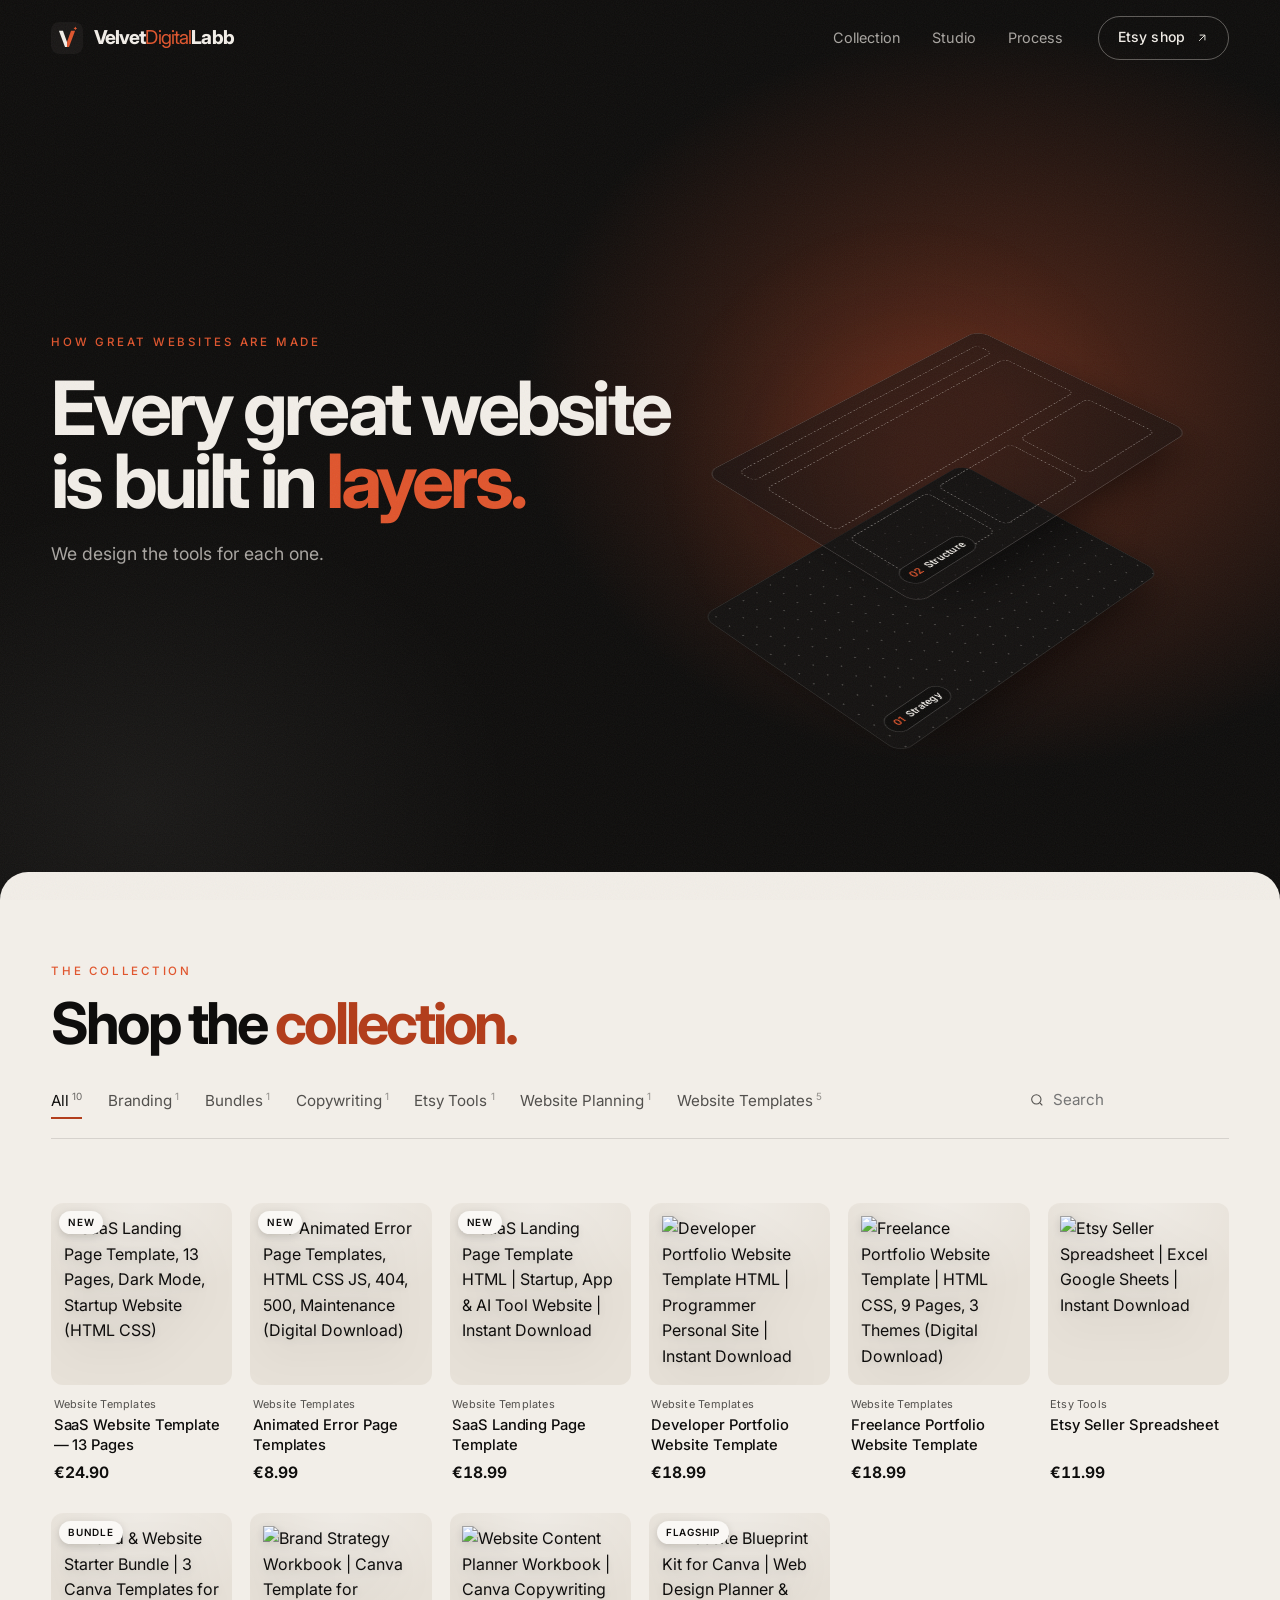
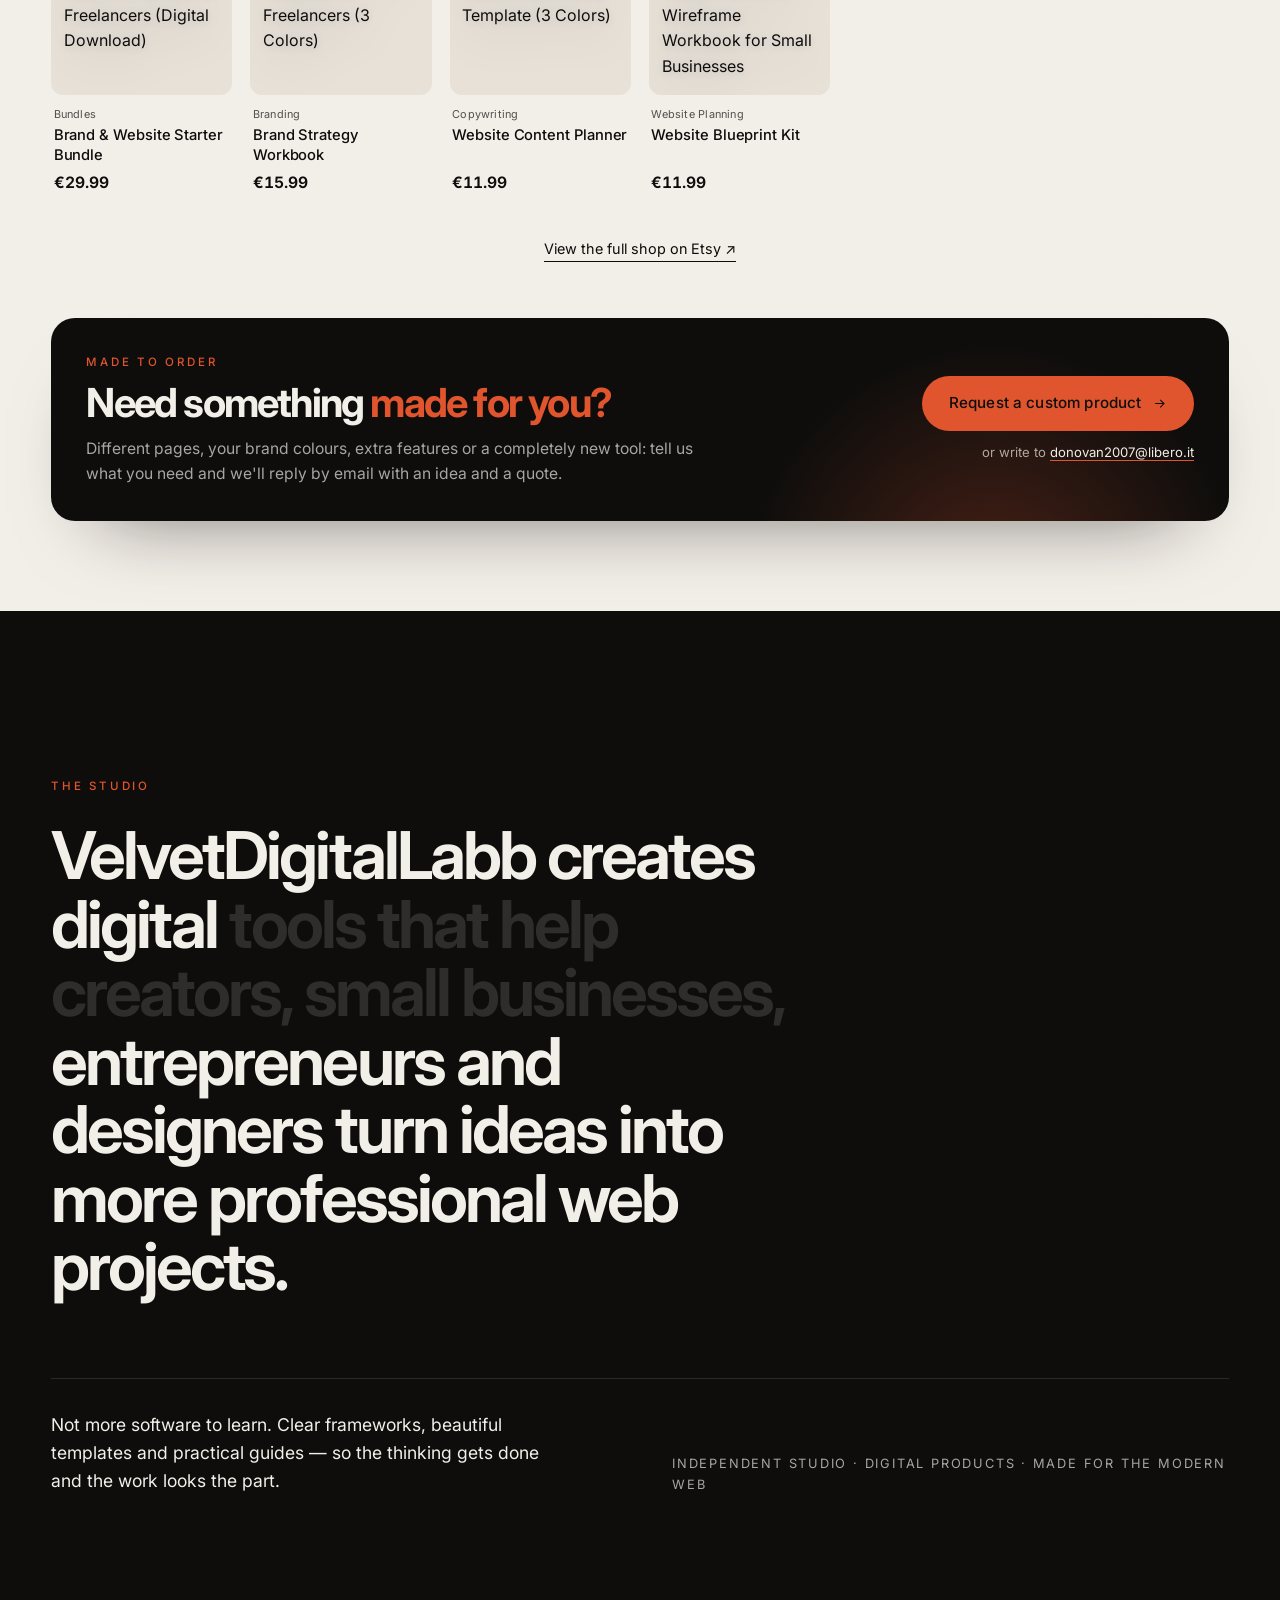
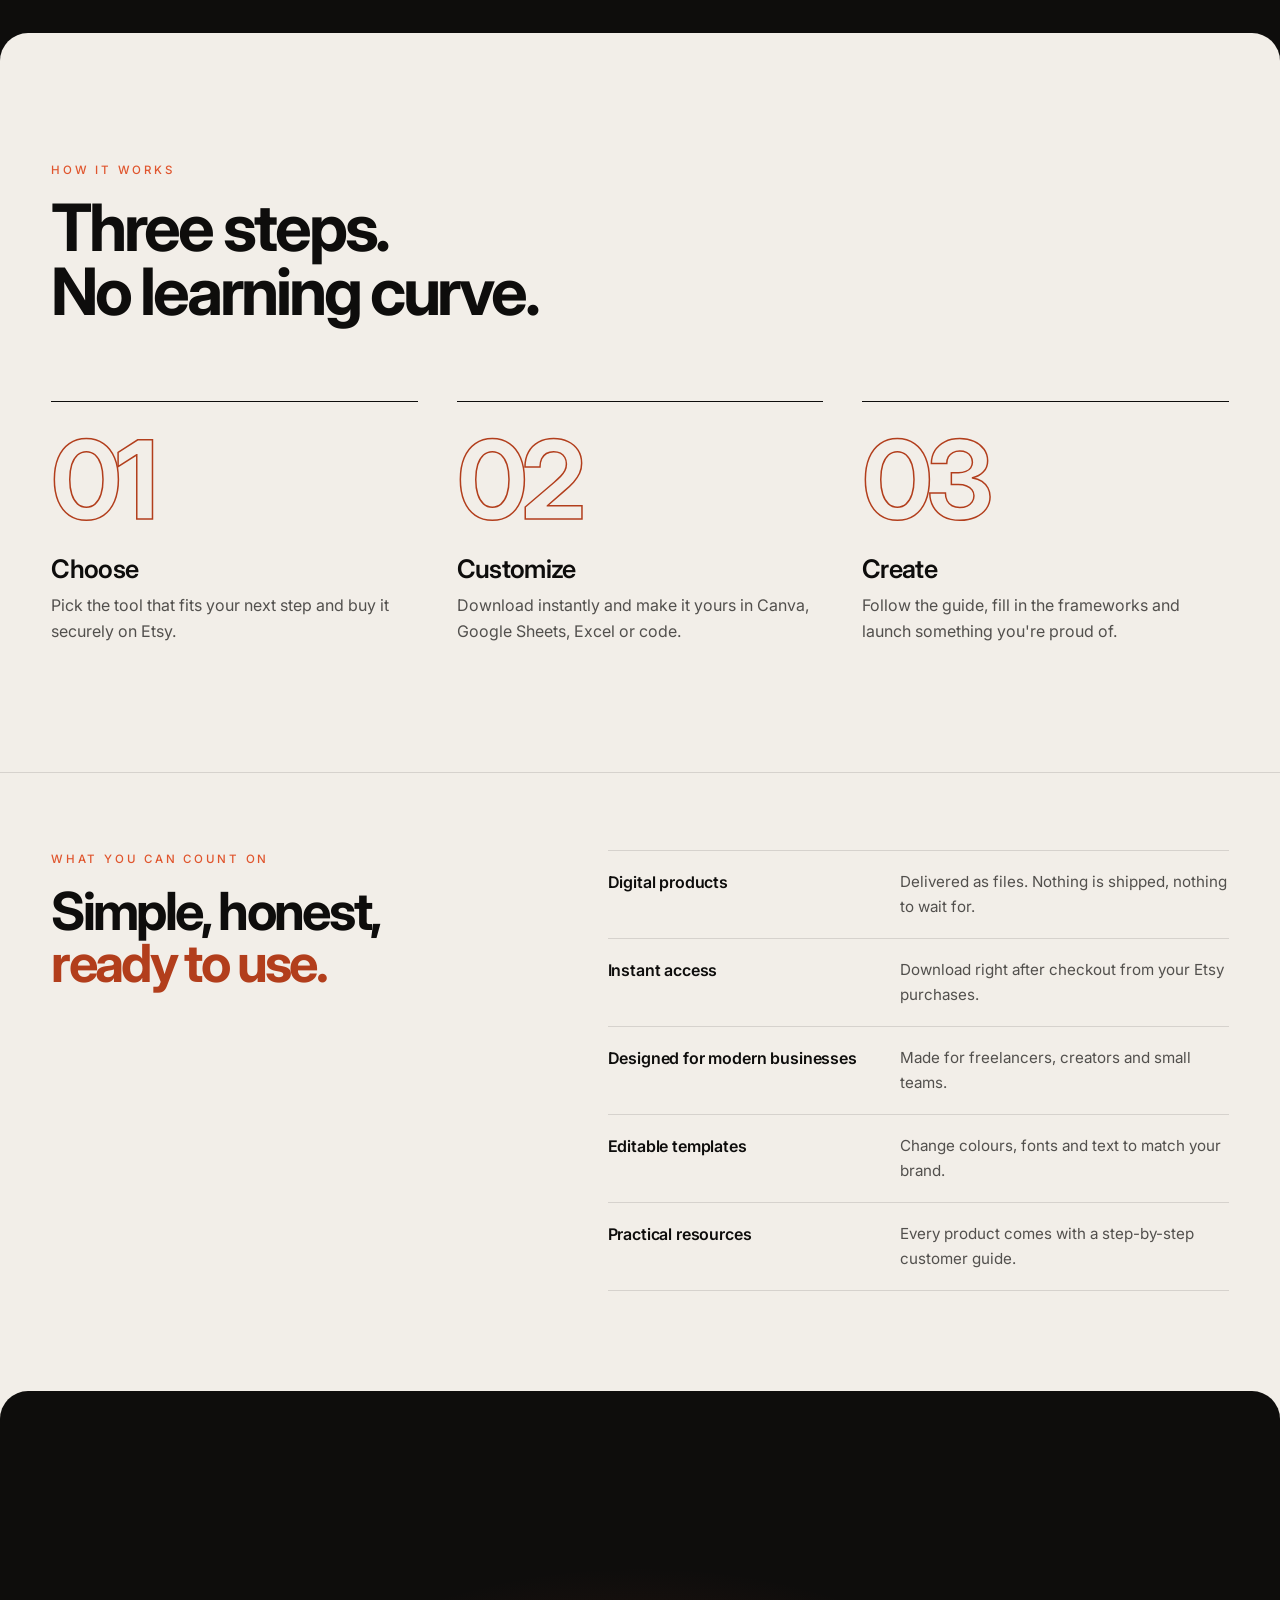
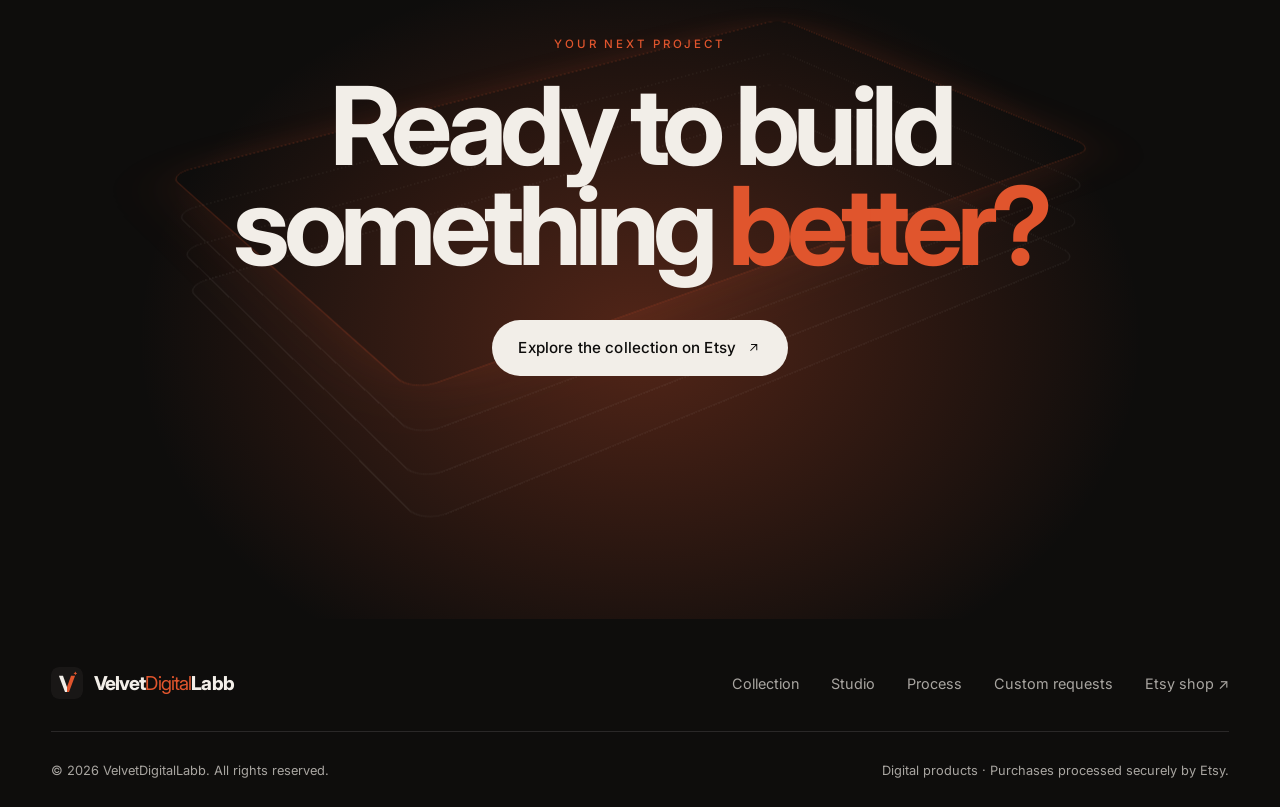
==== commit 5e71ac3b: "Add files via upload" ====
--- a/index.html
+++ b/index.html
@@ -98,6 +98,7 @@
       </div>
       <div class="mm-foot">
         <a class="btn btn--small" data-shop-link href="https://www.etsy.com/shop/VelvetDigitalLabb" target="_blank" rel="noopener noreferrer">Visit the Etsy shop <svg class="arrow" viewBox="0 0 24 24" fill="none" stroke="currentColor" stroke-width="1.6" aria-hidden="true"><path d="M7 17 17 7M8 7h9v9"/></svg><span class="visually-hidden">(opens in a new tab)</span></a>
+        <a class="mm-custom" href="#custom" data-custom-link>Need something custom? <b>Request it →</b></a>
         <p>Instant download · Secure checkout on Etsy</p>
       </div>
     </div>
@@ -177,6 +178,58 @@
           <a class="link-underline" data-shop-link href="https://www.etsy.com/shop/VelvetDigitalLabb" target="_blank" rel="noopener noreferrer">View the full shop on Etsy ↗<span class="visually-hidden"> (opens in a new tab)</span></a>
         </div>
         <noscript><p>Browse every product on our <a href="https://www.etsy.com/shop/VelvetDigitalLabb">Etsy shop</a>.</p></noscript>
+
+        <!-- =================================================================
+             RICHIESTA PRODOTTO PERSONALIZZATO
+             Scheda compatta subito sotto i prodotti: chiusa di default, il
+             modulo si apre con un clic. Le richieste arrivano a Netlify
+             (Netlify Forms) che le inoltra per email. Se l'invio fallisce,
+             il visitatore può scrivere direttamente all'indirizzo email
+             (lo inserisce home.js da content/settings.json → "email").
+             ============================================================== -->
+        <div class="custom" id="custom" data-custom data-reveal>
+          <div class="custom__top">
+            <div class="custom__text">
+              <p class="kicker">Made to order</p>
+              <h2 class="custom__title">Need something <em>made for you?</em></h2>
+              <p>Different pages, your brand colours, extra features or a completely new tool: tell us what you need and we'll reply by email with an idea and a quote.</p>
+            </div>
+            <div class="custom__actions">
+              <button class="btn" type="button" aria-expanded="false" aria-controls="custom-form" data-custom-open>Request a custom product <svg class="arrow" viewBox="0 0 24 24" fill="none" stroke="currentColor" stroke-width="1.6" aria-hidden="true"><path d="M5 12h14M13 6l6 6-6 6"/></svg></button>
+              <p class="custom__mail" data-custom-mail hidden>or write to <a data-mail-link href="#"></a></p>
+            </div>
+          </div>
+
+          <form class="custom__form" id="custom-form" name="custom-request" method="POST" data-netlify="true" netlify-honeypot="bot-field" data-custom-form hidden>
+            <input type="hidden" name="form-name" value="custom-request">
+            <input type="hidden" name="subject" value="Custom product request — VelvetDigitalLabb">
+            <p class="visually-hidden"><label>Leave this empty <input name="bot-field" tabindex="-1" autocomplete="off"></label></p>
+            <div class="cf-grid">
+              <label class="cf-field"><span>Your name</span><input type="text" name="name" autocomplete="name" placeholder="Alex"></label>
+              <label class="cf-field"><span>Your email <b aria-hidden="true">*</b></span><input type="email" name="email" autocomplete="email" required placeholder="you@example.com"></label>
+              <label class="cf-field"><span>What do you need?</span>
+                <select name="type">
+                  <option>A website template</option>
+                  <option>A Canva workbook or planner</option>
+                  <option>A spreadsheet or tool</option>
+                  <option>Changes to one of your products</option>
+                  <option>Something else</option>
+                </select>
+              </label>
+              <label class="cf-field"><span>Related product <i>(optional)</i></span>
+                <select name="product" data-custom-products><option value="">None / not sure</option></select>
+              </label>
+              <label class="cf-field cf-field--wide"><span>Tell us about your request <b aria-hidden="true">*</b></span>
+                <textarea name="message" rows="4" required placeholder="e.g. The SaaS template with two extra pages, my brand colours and an Italian version."></textarea>
+              </label>
+            </div>
+            <div class="cf-foot">
+              <button class="btn btn--dark" type="submit" data-custom-send>Send request</button>
+              <p class="cf-note">We only use your details to reply to this request.</p>
+            </div>
+            <p class="cf-status" data-custom-status role="status" aria-live="polite"></p>
+          </form>
+        </div>
       </div>
     </section>
 
@@ -256,6 +309,7 @@
           <a href="#collection">Collection</a>
           <a href="#studio">Studio</a>
           <a href="#process">Process</a>
+          <a href="#custom" data-custom-link>Custom requests</a>
           <a data-shop-link href="https://www.etsy.com/shop/VelvetDigitalLabb" target="_blank" rel="noopener noreferrer">Etsy shop ↗</a>
           <span data-footer-social-inline></span>
         </nav>
--- a/css/style.css
+++ b/css/style.css
@@ -738,6 +738,12 @@
 .pd__body b { font-weight: 600; }
 .pd__body .dt-bullet li::before { content: ""; position: absolute; left: .35rem; top: .7em; width: 6px; height: 6px; border-radius: 50%; background: var(--accent-ink); }
 .pd__body .dt-check li::before { content: "✓"; position: absolute; left: 0; top: 0; color: var(--accent-ink); font-weight: 700; }
+.pd__body .dt-cross li::before { content: "✕"; position: absolute; left: .1rem; top: 0; color: var(--ink-soft); font-weight: 700; }
+/* Elenco con numeri a due cifre (es. "01 ORBIT · 404 — …") */
+.pd__body .dt-index { gap: .1rem; }
+.pd__body .dt-index li { padding: .65rem 0 .65rem 3rem; border-bottom: 1px solid var(--line-light); }
+.pd__body .dt-index li:first-child { border-top: 1px solid var(--line-light); }
+.pd__body .dt-index .n { position: absolute; left: 0; top: .72rem; font-size: .78rem; font-weight: 600; font-variant-numeric: tabular-nums; color: var(--accent-ink); }
 .pd__body .dt-steps { counter-reset: step; }
 .pd__body .dt-steps li { counter-increment: step; padding-left: 2.4rem; min-height: 1.7rem; }
 .pd__body .dt-steps li::before { content: counter(step); position: absolute; left: 0; top: .05rem; width: 1.6rem; height: 1.6rem; border-radius: 50%; display: grid; place-items: center; font-size: .78rem; font-weight: 600; background: var(--dark); color: var(--light); }
@@ -772,3 +778,13 @@
   object-fit: contain; object-position: center;
   filter: drop-shadow(0 14px 22px rgba(14, 13, 12, .22)) drop-shadow(0 2px 4px rgba(14, 13, 12, .12));
 }
+
+/* Link "richiesta personalizzata" (pagina prodotto e menu) */
+.p-custom { display: inline-flex; flex-wrap: wrap; gap: .35rem; margin-top: 1rem; font-size: .88rem; color: var(--on-dark); text-decoration: none; }
+.p-custom span { color: var(--on-dark-soft); }
+.p-custom:hover { color: var(--accent); }
+.pd__custom { font-size: .82rem; color: var(--ink-soft); text-decoration: none; padding-top: .8rem; border-top: 1px solid var(--line-light); }
+.pd__custom b { color: var(--accent-ink); font-weight: 600; }
+.pd__custom:hover b { text-decoration: underline; }
+.mm-custom { display: block; text-align: center; font-size: .82rem; color: var(--on-dark-soft); text-decoration: none; padding: .55rem; border: 1px dashed var(--line-dark); border-radius: 999px; }
+.mm-custom b { color: var(--on-dark); font-weight: 600; }
--- a/css/home.css
+++ b/css/home.css
@@ -389,3 +389,66 @@
   .shopgrid { grid-template-columns: repeat(2, minmax(0, 1fr)); gap: 22px 12px; }
   .sg-name { font-size: .86rem; }
 }
+
+/* ---------------------------------------------------------------------------
+   3c. RICHIESTA PRODOTTO PERSONALIZZATO — scheda compatta sotto i prodotti
+   ------------------------------------------------------------------------ */
+.custom {
+  position: relative; overflow: hidden; isolation: isolate;
+  margin-top: clamp(2.5rem, 5vw, 3.5rem); padding: clamp(1.4rem, 3vw, 2.2rem);
+  border-radius: 24px; background: var(--dark); color: var(--on-dark);
+  box-shadow: 0 40px 80px -50px rgba(14, 13, 12, .6);
+}
+.custom::before { /* bagliore brace, come nella hero */
+  content: ""; position: absolute; inset: -40% -10% auto auto; width: 60%; aspect-ratio: 1; z-index: -1;
+  background: radial-gradient(closest-side, rgba(224, 85, 45, .28), transparent 70%);
+}
+.custom__top { display: grid; grid-template-columns: minmax(0, 1fr) auto; gap: 1.2rem 3rem; align-items: center; }
+.custom__title { font-size: clamp(1.6rem, 1rem + 2vw, 2.5rem); line-height: 1; letter-spacing: -.045em; margin: .7rem 0 .8rem; }
+.custom__title em { color: var(--accent); }
+.custom__text > p:last-child { color: var(--on-dark-soft); max-width: 40rem; font-size: .98rem; }
+.custom__actions { display: grid; justify-items: end; gap: .7rem; }
+.custom__actions .btn .arrow { transition: transform .45s var(--ease-out); }
+.custom.is-open .custom__actions .btn .arrow { transform: rotate(90deg); }
+.custom__mail { font-size: .82rem; color: var(--on-dark-soft); }
+.custom__mail a { color: var(--on-dark); text-decoration: none; border-bottom: 1px solid var(--accent); }
+.custom__mail a:hover { color: var(--accent); }
+
+.custom__form { margin-top: 1.6rem; padding-top: 1.6rem; border-top: 1px solid var(--line-dark); animation: cfIn .6s var(--ease-out); }
+@keyframes cfIn { from { opacity: 0; transform: translateY(-8px); } }
+.cf-grid { display: grid; grid-template-columns: repeat(2, minmax(0, 1fr)); gap: 1rem 1.2rem; }
+.cf-field { display: grid; gap: .4rem; font-size: .8rem; color: var(--on-dark-soft); }
+.cf-field--wide { grid-column: 1 / -1; }
+.cf-field b { color: var(--accent); font-weight: 500; }
+.cf-field i { font-style: normal; opacity: .7; }
+.cf-field input, .cf-field select, .cf-field textarea {
+  width: 100%; font: inherit; font-size: .95rem; color: var(--on-dark);
+  background: rgba(242, 238, 232, .05); border: 1px solid var(--line-dark); border-radius: 12px; padding: .75rem .9rem;
+  transition: border-color .25s, background-color .25s;
+}
+.cf-field select { appearance: none; background-image: linear-gradient(45deg, transparent 50%, var(--on-dark-soft) 50%), linear-gradient(135deg, var(--on-dark-soft) 50%, transparent 50%); background-position: calc(100% - 18px) 50%, calc(100% - 13px) 50%; background-size: 5px 5px; background-repeat: no-repeat; padding-right: 2.2rem; }
+.cf-field select option { color: var(--ink); }
+.cf-field textarea { resize: vertical; min-height: 6.5rem; line-height: 1.5; }
+.cf-field ::placeholder { color: rgba(242, 238, 232, .35); }
+.cf-field input:focus, .cf-field select:focus, .cf-field textarea:focus { outline: none; border-color: var(--accent); background: rgba(242, 238, 232, .08); }
+.cf-foot { display: flex; flex-wrap: wrap; align-items: center; gap: .8rem 1.4rem; margin-top: 1.2rem; }
+.custom .btn--dark { --btn-bg: var(--light); --btn-fg: var(--dark); --btn-fill: var(--accent); }
+.custom .btn--dark:disabled { opacity: .6; cursor: progress; }
+.cf-note { font-size: .78rem; color: var(--on-dark-soft); }
+.cf-status:empty { display: none; }
+.cf-status { margin-top: 1rem; font-size: .9rem; }
+.cf-status.is-error { color: var(--accent-soft); }
+.cf-status a { color: var(--on-dark); }
+.cf-done { display: grid; gap: .3rem; padding: .4rem 0; }
+.cf-done b { font-size: 1.15rem; font-weight: 600; }
+.cf-done span { color: var(--on-dark-soft); font-size: .92rem; }
+.cf-done em { font-style: normal; color: var(--on-dark); }
+
+@media (max-width: 760px) {
+  .custom__top { grid-template-columns: 1fr; }
+  .custom__actions { justify-items: stretch; }
+  .custom__actions .btn { width: 100%; }
+  .custom__mail { text-align: center; }
+  .cf-grid { grid-template-columns: 1fr; }
+  .cf-foot .btn { width: 100%; }
+}
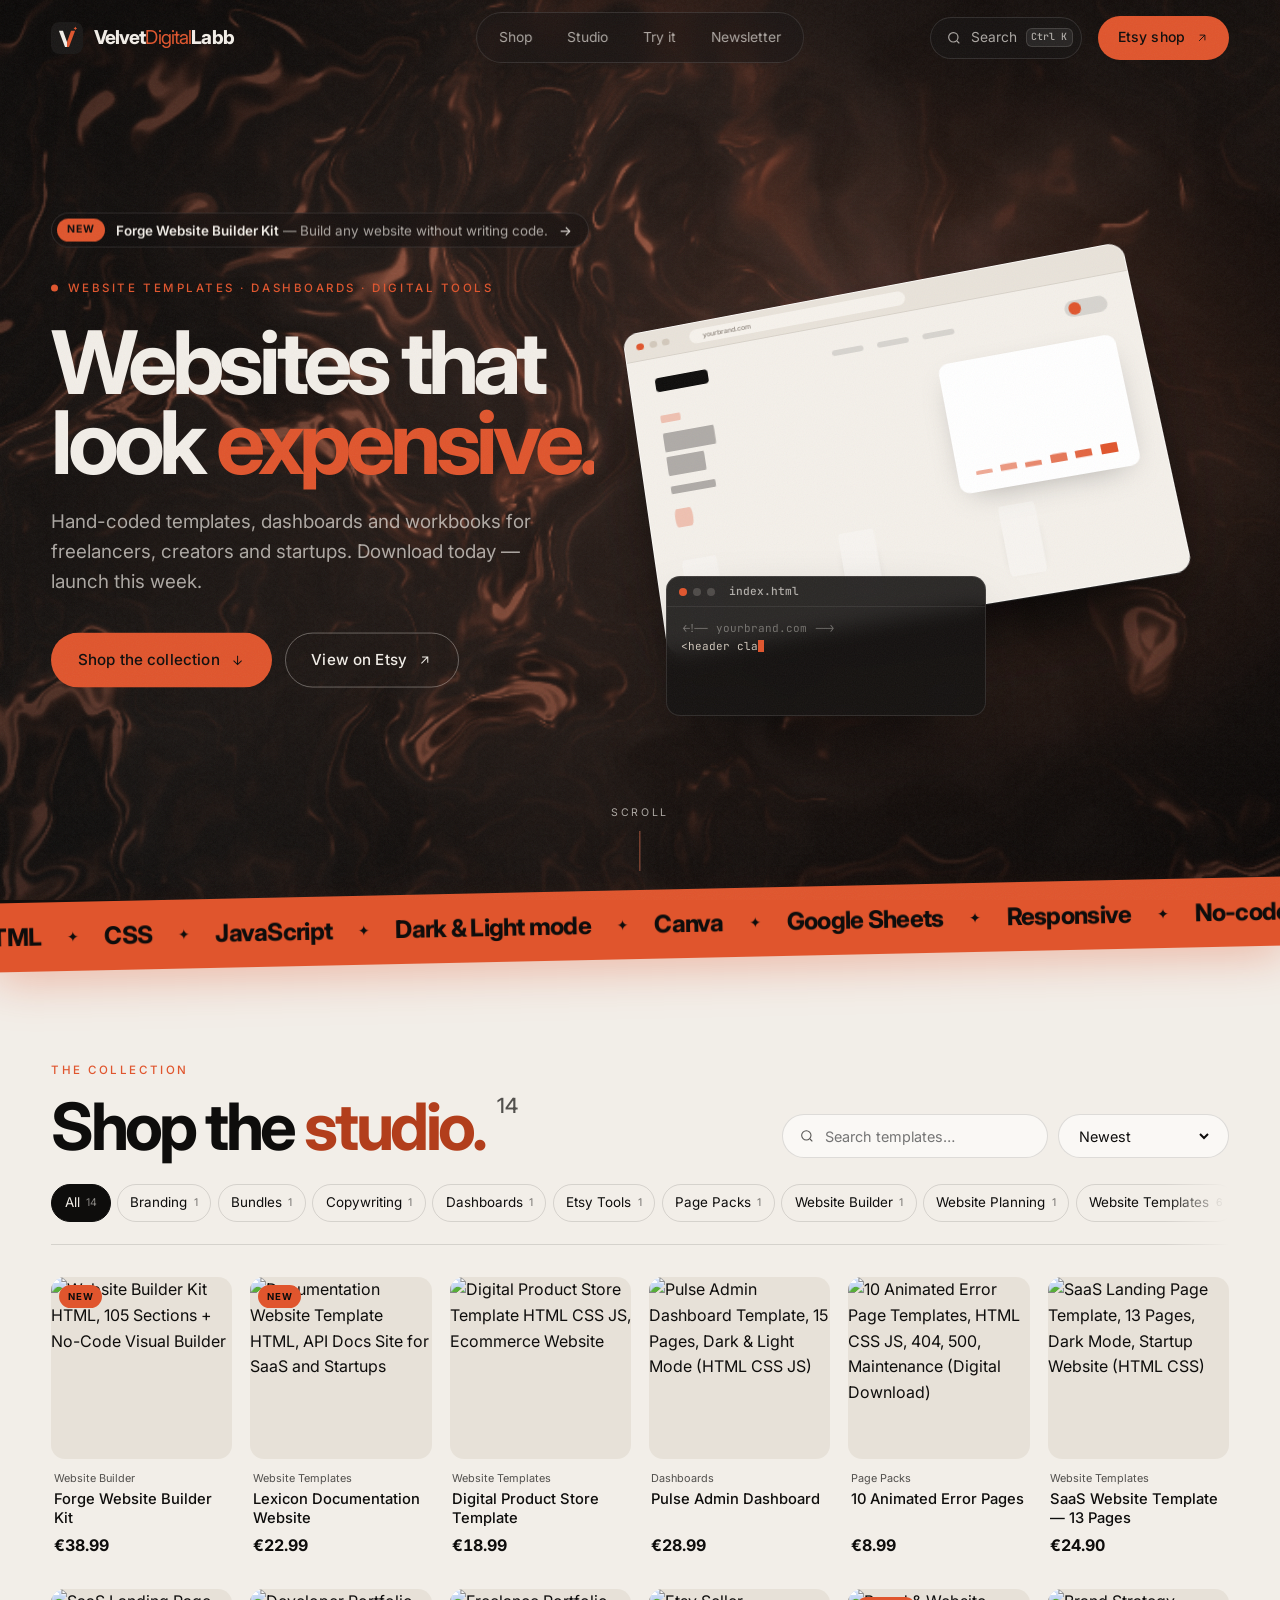
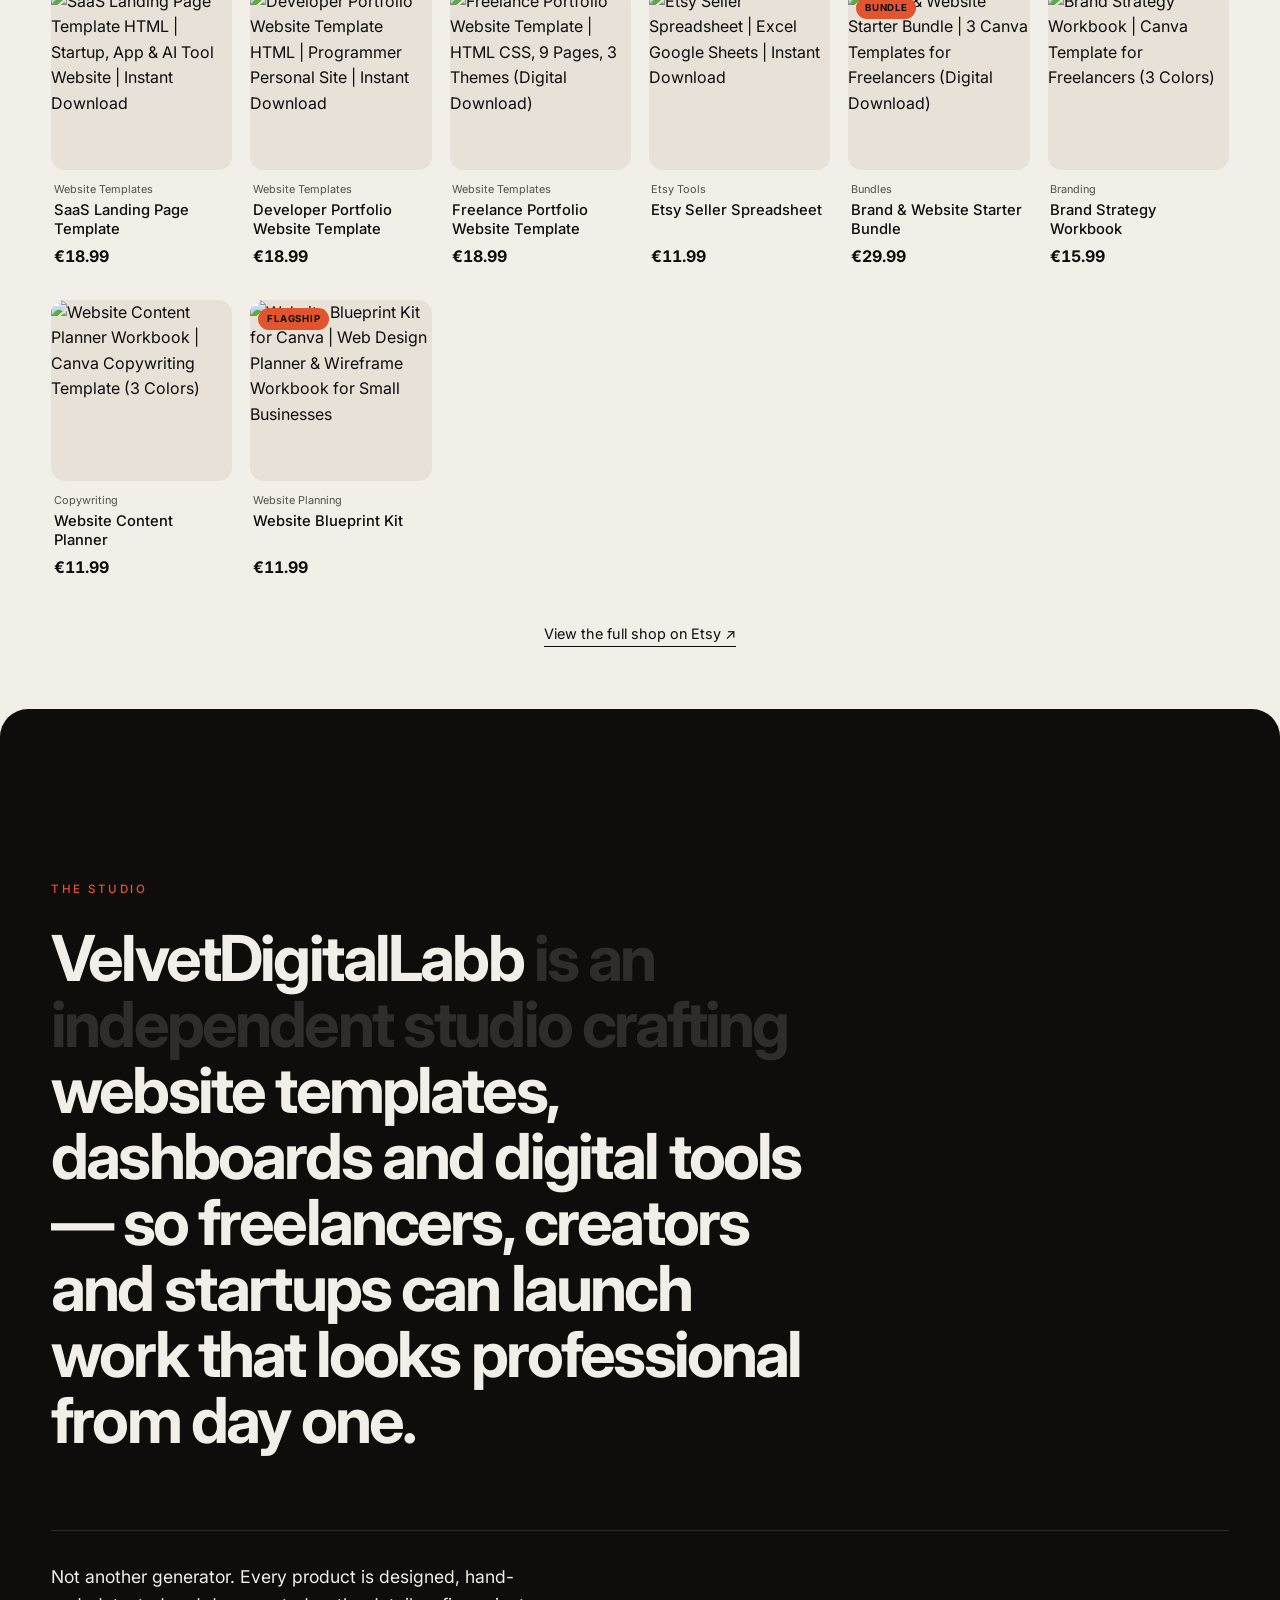
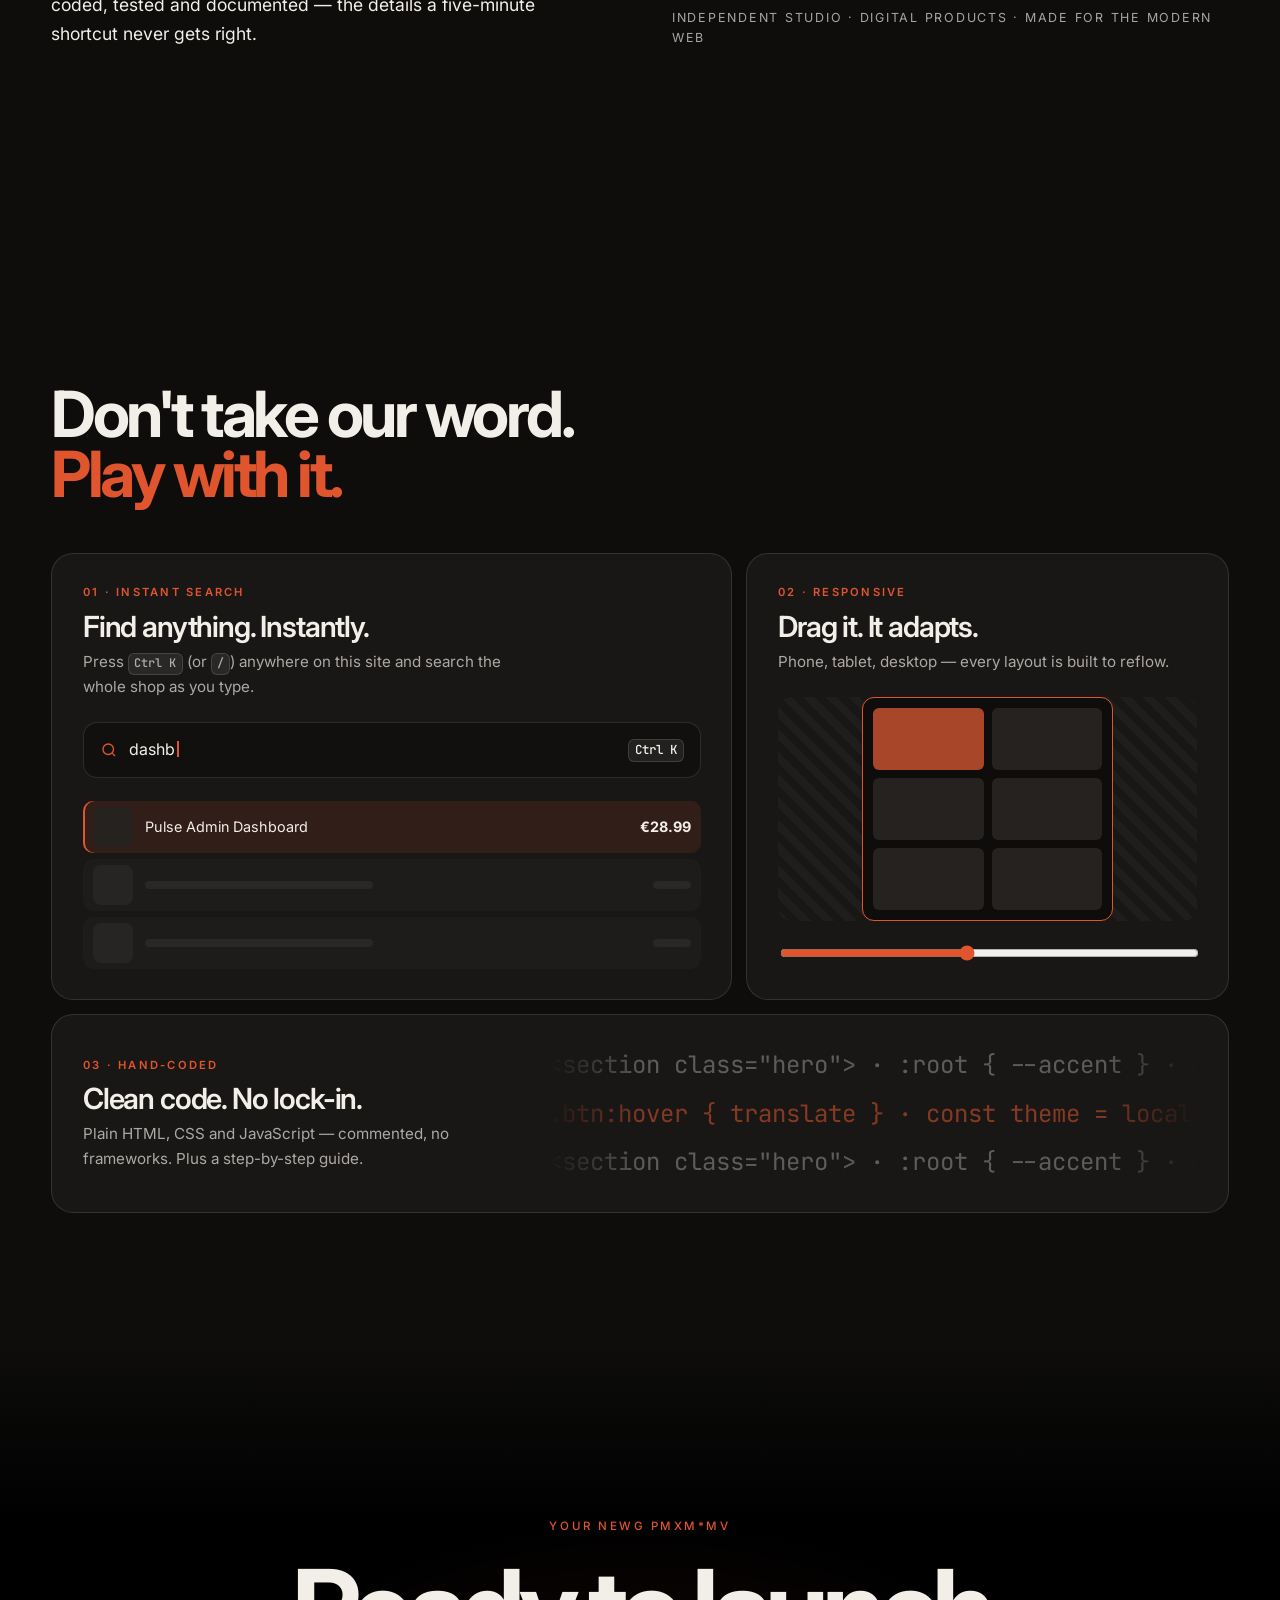
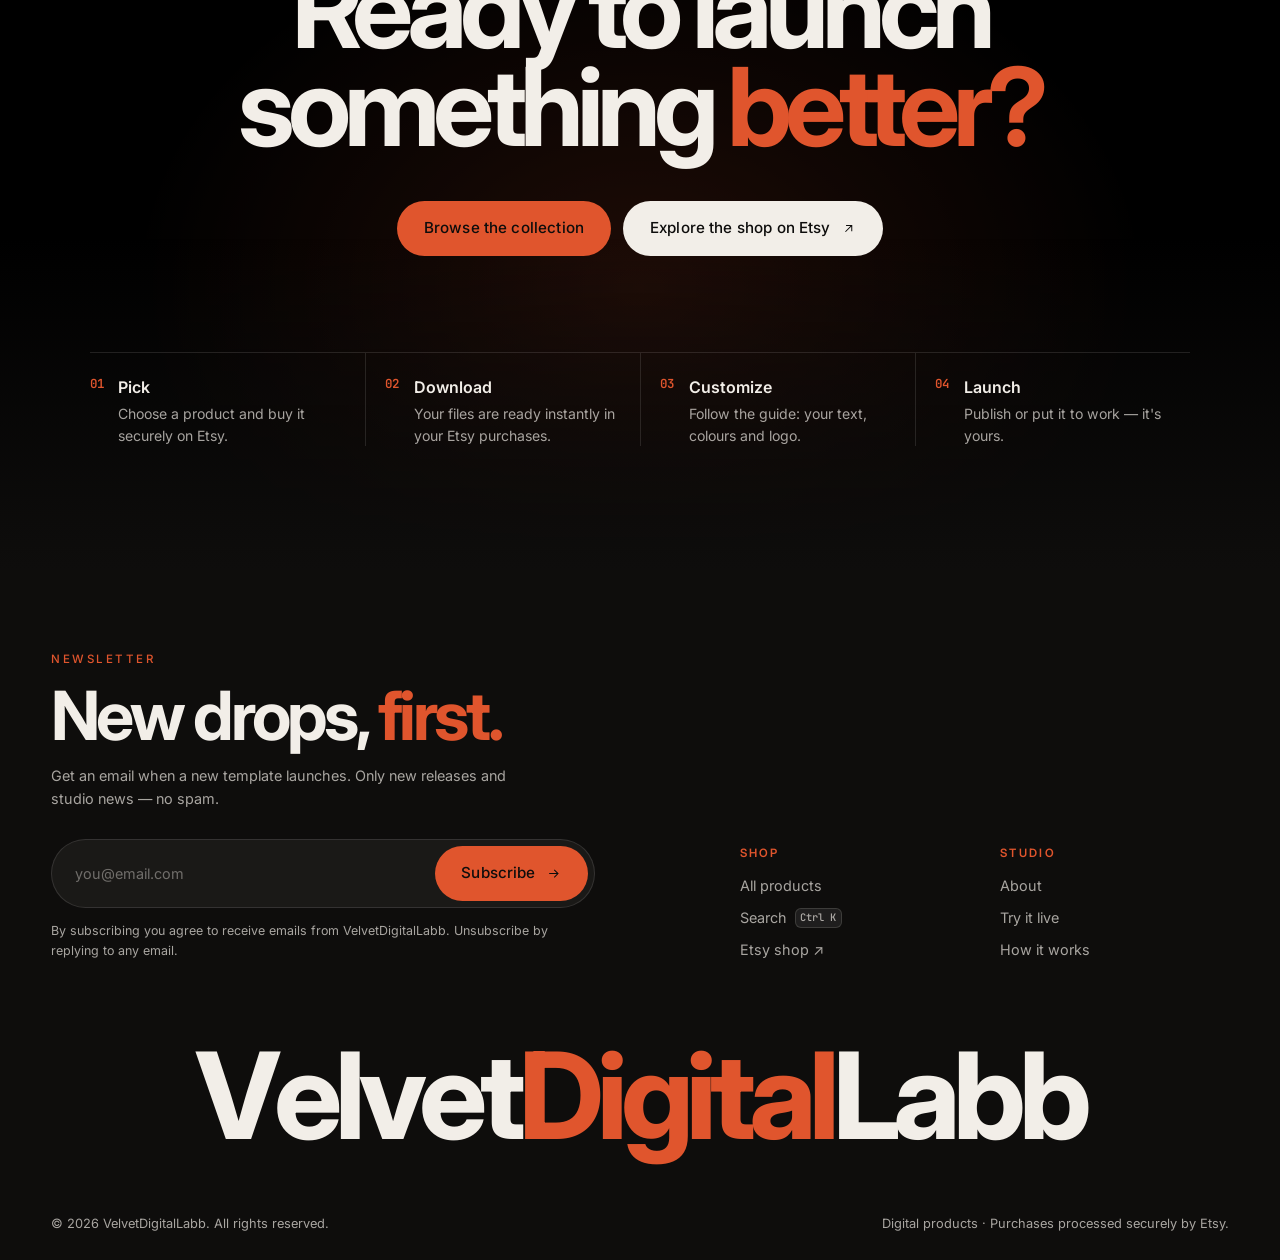
==== commit 1e760fe7: "Add files via upload" ====
--- a/index.html
+++ b/index.html
@@ -5,22 +5,23 @@
   <meta name="viewport" content="width=device-width, initial-scale=1, viewport-fit=cover">
   <!-- Rileva JS il prima possibile: abilita le animazioni solo se JS funziona. -->
   <script>document.documentElement.className = document.documentElement.className.replace("no-js", "js");</script>
-
-  <title>VelvetDigitalLabb — Digital Design Tools for Better Websites</title>
-  <meta name="description" content="Premium digital design tools — Canva workbooks, website templates and resources for creators and small businesses. Plan, design and launch a more professional website. Instant download on Etsy.">
+  <script>try{if(sessionStorage.getItem("vdl-trans")==="1")document.documentElement.classList.add("came")}catch(e){}</script>
+
+  <title>VelvetDigitalLabb — Website Templates, Dashboards & Digital Tools</title>
+  <meta name="description" content="Premium HTML website templates, admin dashboards and Canva workbooks for freelancers, creators and startups. Hand-coded, documented, instant download on Etsy.">
   <link rel="canonical" href="https://velvetdigitallabb.netlify.app/">
   <meta name="theme-color" content="#0e0d0c">
 
   <!-- Open Graph / social: anteprima quando il link viene condiviso -->
   <meta property="og:type" content="website">
   <meta property="og:site_name" content="VelvetDigitalLabb">
-  <meta property="og:title" content="VelvetDigitalLabb — Digital Design Tools for Better Websites">
-  <meta property="og:description" content="Premium templates, workbooks and resources to plan, design and launch your website. Instant download on Etsy.">
+  <meta property="og:title" content="VelvetDigitalLabb — Websites that look expensive">
+  <meta property="og:description" content="Premium HTML templates, dashboards and digital tools. Download today, launch this week.">
   <meta property="og:url" content="https://velvetdigitallabb.netlify.app/">
   <meta property="og:image" content="https://velvetdigitallabb.netlify.app/img/og-image.jpg">
   <meta property="og:image:width" content="1200">
   <meta property="og:image:height" content="630">
-  <meta property="og:image:alt" content="VelvetDigitalLabb — Canva workbooks for planning and writing your website">
+  <meta property="og:image:alt" content="VelvetDigitalLabb — premium website templates, dashboards and digital tools">
   <meta name="twitter:card" content="summary_large_image">
 
   <link rel="icon" href="favicon.ico" sizes="any">
@@ -32,9 +33,10 @@
   <link rel="preconnect" href="https://fonts.googleapis.com">
   <link rel="preconnect" href="https://fonts.gstatic.com" crossorigin>
   <link rel="preconnect" href="https://i.etsystatic.com" crossorigin>
-  <link rel="stylesheet" href="https://fonts.googleapis.com/css2?family=Inter:ital,opsz,wght@0,14..32,400..800;1,14..32,400..800&display=swap">
+  <link rel="stylesheet" href="https://fonts.googleapis.com/css2?family=Inter:ital,opsz,wght@0,14..32,400..800;1,14..32,400..800&family=JetBrains+Mono:wght@400;600&display=swap">
   <link rel="stylesheet" href="css/style.css">
   <link rel="stylesheet" href="css/home.css">
+  <link rel="stylesheet" href="css/fx.css">
 
   <!-- Dati strutturati (Schema.org): chi siamo. I prodotti vengono aggiunti da main.js. -->
   <script type="application/ld+json">
@@ -62,258 +64,277 @@
 <body class="home">
   <a class="skip-link" href="#main">Skip to content</a>
 
-  <!-- ===================== HEADER ===================== -->
+  <!-- ===== INTRO: il logo si disegna, poi il sipario si alza (solo 1ª visita) ===== -->
+  <div class="intro" data-intro aria-hidden="true">
+    <svg class="intro__mark" viewBox="0 0 100 100">
+      <polygon class="i-l" points="22,24 36,24 50,63 50,80 43,80"/>
+      <polygon class="i-r" points="50,63 64,24 78,24 57,80 50,80"/>
+      <path class="i-s" d="M79 9l2.2 4.4 4.4 2.2-4.4 2.2L79 22.2l-2.2-4.4-4.4-2.2 4.4-2.2z"/>
+    </svg>
+    <p class="intro__word"><span>Velvet</span><em>Digital</em><span>Labb</span></p>
+  </div>
+
+  <!-- ===================== HEADER: pillola di vetro ===================== -->
   <header class="site-header site-header--home" data-header>
-    <div class="container">
+    <div class="container hdr">
       <a class="brand" href="./" aria-label="VelvetDigitalLabb — home"><svg class="brand__mark" viewBox="0 0 100 100" aria-hidden="true"><rect width="100" height="100" rx="24" fill="#191716"/><g transform="translate(5 6) scale(.9)"><polygon points="22,24 36,24 50,63 50,80 43,80" fill="#f2eee8"/><polygon points="50,63 64,24 78,24 57,80 50,80" fill="#e0552d"/><path d="M79 9l2.2 4.4 4.4 2.2-4.4 2.2L79 22.2l-2.2-4.4-4.4-2.2 4.4-2.2z" fill="#e0552d"/></g></svg><span>Velvet<em>Digital</em>Labb</span></a>
-      <nav class="nav" aria-label="Main">
+      <nav class="nav pill-nav" aria-label="Main">
         <ul class="nav__links">
-          <li><a href="#collection">Collection</a></li>
+          <li><a href="#collection">Shop</a></li>
           <li><a href="#studio">Studio</a></li>
-          <li><a href="#process">Process</a></li>
+          <li><a href="#lab">Try it</a></li>
+          <li><a href="#newsletter">Newsletter</a></li>
         </ul>
-        <a class="btn btn--ghost btn--small" data-shop-link href="https://www.etsy.com/shop/VelvetDigitalLabb" target="_blank" rel="noopener noreferrer">Etsy shop <svg class="arrow" viewBox="0 0 24 24" fill="none" stroke="currentColor" stroke-width="1.6" aria-hidden="true"><path d="M7 17 17 7M8 7h9v9"/></svg><span class="visually-hidden">(opens in a new tab)</span></a>
+      </nav>
+      <div class="hdr__end">
+        <button class="srch" type="button" data-palette-open aria-label="Search products"><svg viewBox="0 0 24 24" fill="none" stroke="currentColor" stroke-width="1.8" aria-hidden="true"><circle cx="11" cy="11" r="7"/><path d="m20 20-3.5-3.5"/></svg><span>Search</span><kbd>⌘K</kbd></button>
+        <a class="btn btn--small" data-shop-link href="https://www.etsy.com/shop/VelvetDigitalLabb" target="_blank" rel="noopener noreferrer">Etsy shop <svg class="arrow" viewBox="0 0 24 24" fill="none" stroke="currentColor" stroke-width="1.6" aria-hidden="true"><path d="M7 17 17 7M8 7h9v9"/></svg><span class="visually-hidden">(opens in a new tab)</span></a>
         <button class="menu-toggle" type="button" aria-expanded="false" aria-controls="mobile-menu" data-menu-toggle>
           <span data-menu-label>Menu</span><span class="menu-toggle__icon" aria-hidden="true"></span>
         </button>
-      </nav>
+      </div>
     </div>
   </header>
 
-  <div class="mobile-menu" id="mobile-menu" data-menu>
-    <!-- Menu compatto: le categorie e i prodotti in evidenza li inserisce main.js -->
-    <div class="mm-panel" data-menu-base="">
-      <nav class="mm-nav" aria-label="Mobile">
-        <a class="mm-link" href="#collection"><b>Collection</b><span>Browse every product</span></a>
-        <a class="mm-link" href="#studio"><b>Studio</b><span>Who we are</span></a>
-        <a class="mm-link" href="#process"><b>How it works</b><span>Three simple steps</span></a>
-      </nav>
-      <div class="mm-block" data-menu-cats-wrap hidden>
-        <p class="mm-label">Shop by category</p>
-        <div class="mm-cats" data-menu-cats></div>
-      </div>
-      <div class="mm-block" data-menu-picks-wrap hidden>
-        <p class="mm-label">Featured</p>
-        <ul class="mm-picks" data-menu-picks></ul>
-      </div>
-      <div class="mm-foot">
-        <a class="btn btn--small" data-shop-link href="https://www.etsy.com/shop/VelvetDigitalLabb" target="_blank" rel="noopener noreferrer">Visit the Etsy shop <svg class="arrow" viewBox="0 0 24 24" fill="none" stroke="currentColor" stroke-width="1.6" aria-hidden="true"><path d="M7 17 17 7M8 7h9v9"/></svg><span class="visually-hidden">(opens in a new tab)</span></a>
-        <a class="mm-custom" href="#custom" data-custom-link>Need something custom? <b>Request it →</b></a>
-        <p>Instant download · Secure checkout on Etsy</p>
-      </div>
+  <div class="mobile-menu velvet" id="mobile-menu" data-menu>
+    <nav aria-label="Mobile">
+      <ul>
+        <li><a class="mm-link" href="#collection"><span>01</span>Shop</a></li>
+        <li><a class="mm-link" href="#studio"><span>02</span>Studio</a></li>
+        <li><a class="mm-link" href="#lab"><span>03</span>Try it live</a></li>
+        <li><a class="mm-link" href="#newsletter"><span>04</span>Newsletter</a></li>
+      </ul>
+    </nav>
+    <div class="mobile-menu__foot">
+      <a class="btn" data-shop-link href="https://www.etsy.com/shop/VelvetDigitalLabb" target="_blank" rel="noopener noreferrer">Visit the Etsy shop <svg class="arrow" viewBox="0 0 24 24" fill="none" stroke="currentColor" stroke-width="1.6" aria-hidden="true"><path d="M7 17 17 7M8 7h9v9"/></svg><span class="visually-hidden">(opens in a new tab)</span></a>
+      <p>Instant download · Secure checkout on Etsy</p>
     </div>
   </div>
+
   <main id="main">
 
     <!-- =====================================================================
-         1 + 2. HERO CINEMATOGRAFICA + TRANSIZIONE
-         Appena si entra, l'animazione parte DA SOLA (home.js): gli strati
-         esplodono, compare la frase, poi entra il titolo. Si ripete ogni 30 s.
-         Il CSS usa --p per: far uscire il titolo, separare i 4 "strati" di un
-         sito web (strategia, struttura, contenuti, design), mostrare le etichette
-         e la frase finale. Nessun prodotto: è il "mondo" del brand.
+         1. HERO — "live build": all'apertura i 4 strati di un sito (HTML, CSS,
+         JS, Launch) arrivano separati e si assemblano in un browser 3D; poi il
+         sito si costruisce da solo (scheletro → contenuti → tema chiaro/scuro)
+         mentre un editor scrive il codice. Nessun blocco dello scroll.
          ================================================================== -->
     <section class="scene" data-scene aria-labelledby="hero-title">
       <div class="scene__sticky">
+        <canvas class="scene__gl" data-gl aria-hidden="true"></canvas>
         <div class="scene__light" aria-hidden="true"></div>
         <div class="scene__grid" aria-hidden="true"></div>
-
-        <!-- Visual: quattro piani sovrapposti in prospettiva -->
-        <div class="stack" data-stack aria-hidden="true">
+        <div class="scene__spot" aria-hidden="true"></div>
+
+        <div class="stack" aria-hidden="true">
           <div class="stack__tilt" data-tilt-scene>
-            <div class="plane plane--strategy"><i class="dots"></i><span class="tag"><b>01</b> Strategy</span></div>
-            <div class="plane plane--structure"><i class="wf wf--nav"></i><i class="wf wf--hero"></i><i class="wf wf--a"></i><i class="wf wf--b"></i><i class="wf wf--c"></i><span class="tag"><b>02</b> Structure</span></div>
-            <div class="plane plane--content"><i class="tx tx--h"></i><i class="tx"></i><i class="tx tx--s"></i><i class="tx"></i><i class="tx tx--s"></i><i class="tx tx--m"></i><span class="tag"><b>03</b> Content</span></div>
-            <div class="plane plane--design"><i class="ds ds--nav"></i><i class="ds ds--title"></i><i class="ds ds--line"></i><i class="ds ds--btn"></i><i class="ds ds--img"></i><i class="ds ds--sweep"></i><span class="tag"><b>04</b> Design</span></div>
+            <!-- 01 HTML: struttura -->
+            <div class="plane plane--html">
+              <i class="wf wf--nav"></i><i class="wf wf--hero"></i><i class="wf wf--a"></i><i class="wf wf--b"></i><i class="wf wf--c"></i>
+              <span class="tag"><b>01</b> HTML · Structure</span>
+            </div>
+            <!-- 02 CSS: stile -->
+            <div class="plane plane--css">
+              <i class="sw sw--1"></i><i class="sw sw--2"></i><i class="sw sw--3"></i><i class="sw sw--4"></i>
+              <i class="ty">Aa</i><i class="rad"></i>
+              <span class="tag"><b>02</b> CSS · Style</span>
+            </div>
+            <!-- 03 JS: movimento -->
+            <div class="plane plane--js">
+              <svg class="curve" viewBox="0 0 200 100" preserveAspectRatio="none"><path d="M0 90 C 60 90, 70 10, 200 10"/></svg>
+              <i class="kf kf--1"></i><i class="kf kf--2"></i><i class="kf kf--3"></i>
+              <span class="tag"><b>03</b> JS · Motion</span>
+            </div>
+            <!-- 04 il sito finito, dentro una finestra del browser -->
+            <div class="plane plane--site" data-site>
+              <div class="bw__bar"><i></i><i></i><i></i><span class="bw__url">yourbrand.com</span></div>
+              <div class="site">
+                <div class="site__nav"><b></b><span></span><span></span><span></span><em class="site__toggle" data-toggle></em></div>
+                <div class="site__hero">
+                  <div class="site__copy"><i class="s-k"></i><i class="s-h1"></i><i class="s-h2"></i><i class="s-p"></i><i class="s-btn"></i></div>
+                  <div class="site__chart"><i></i><i></i><i></i><i></i><i></i><i></i></div>
+                </div>
+                <div class="site__cards"><i></i><i></i><i></i></div>
+              </div>
+              <span class="tag"><b>04</b> Launch</span>
+            </div>
           </div>
         </div>
 
-        <!-- Testo hero -->
+        <!-- Editor di codice che scrive da solo -->
+        <div class="code" aria-hidden="true">
+          <div class="code__bar"><i></i><i></i><i></i><span>index.html</span></div>
+          <pre class="code__body" data-code></pre>
+        </div>
+
         <div class="scene__copy container" data-hero-copy>
-          <p class="kicker" data-enter style="--e:.5s">VelvetDigitalLabb · Digital design studio</p>
+          <!-- Annuncio dell'ultima novità: lo compila home.js leggendo il catalogo -->
+          <a class="drop" data-drop data-enter style="--e:.2s" href="#collection" hidden></a>
+          <p class="kicker" data-enter style="--e:.35s"><span class="dot"></span> Website templates · Dashboards · Digital tools</p>
           <h1 class="scene__title" id="hero-title">
-            <span class="ln"><span data-enter style="--e:.65s">Digital tools for</span></span>
-            <span class="ln"><span data-enter style="--e:.78s">beautiful <em>websites.</em></span></span>
+            <span class="ln"><span data-enter style="--e:.5s">Websites that</span></span>
+            <span class="ln"><span data-enter style="--e:.62s">look <em class="shine">expensive.</em></span></span>
           </h1>
-          <p class="scene__lead" data-enter style="--e:1s">Templates, workbooks and resources to plan, design and launch a more professional online presence.</p>
-          <div class="scene__ctas" data-enter style="--e:1.15s">
-            <a class="btn" href="#collection">Explore the collection <svg class="arrow" viewBox="0 0 24 24" fill="none" stroke="currentColor" stroke-width="1.6" aria-hidden="true" style="transform:rotate(135deg)"><path d="M7 17 17 7M8 7h9v9"/></svg></a>
+          <p class="scene__lead" data-enter style="--e:.85s">Hand-coded templates, dashboards and workbooks for freelancers, creators and startups. Download today — launch this week.</p>
+          <div class="scene__ctas" data-enter style="--e:1s">
+            <a class="btn" href="#collection">Shop the collection <svg class="arrow" viewBox="0 0 24 24" fill="none" stroke="currentColor" stroke-width="1.6" aria-hidden="true" style="transform:rotate(135deg)"><path d="M7 17 17 7M8 7h9v9"/></svg></a>
+            <a class="btn btn--ghost" data-shop-link href="https://www.etsy.com/shop/VelvetDigitalLabb" target="_blank" rel="noopener noreferrer">View on Etsy <svg class="arrow" viewBox="0 0 24 24" fill="none" stroke="currentColor" stroke-width="1.6" aria-hidden="true"><path d="M7 17 17 7M8 7h9v9"/></svg><span class="visually-hidden">(opens in a new tab)</span></a>
           </div>
         </div>
 
-        <!-- Frase che compare durante la transizione -->
-        <div class="scene__statement container" data-statement>
-          <p class="kicker">How great websites are made</p>
-          <p class="scene__big">Every great website<br>is built in <em>layers.</em></p>
-          <p class="scene__small">We design the tools for each one.</p>
-        </div>
 
         <div class="scene__cue" aria-hidden="true"><span>Scroll</span><i></i></div>
       </div>
     </section>
 
-    <!-- =====================================================================
-         3. COLLEZIONE — l'unica sezione con i prodotti.
-         Griglia stile negozio online (Etsy, Vinted, Nike): card piccole con
-         foto, nome e prezzo. Filtri, ricerca e "Show more" per 6 o 500 prodotti.
+    <!-- Nastro: tecnologie e formati (tutti veri) -->
+    <div class="ticker" aria-hidden="true">
+      <div class="ticker__track">
+        <span>HTML</span><b>✦</b><span>CSS</span><b>✦</b><span>JavaScript</span><b>✦</b><span>Dark &amp; Light mode</span><b>✦</b><span>Canva</span><b>✦</b><span>Google Sheets</span><b>✦</b><span>Responsive</span><b>✦</b><span>No-code builder</span><b>✦</b><span>API docs</span><b>✦</b><span>Customer guide included</span><b>✦</b>
+        <span>HTML</span><b>✦</b><span>CSS</span><b>✦</b><span>JavaScript</span><b>✦</b><span>Dark &amp; Light mode</span><b>✦</b><span>Canva</span><b>✦</b><span>Google Sheets</span><b>✦</b><span>Responsive</span><b>✦</b><span>No-code builder</span><b>✦</b><span>API docs</span><b>✦</b><span>Customer guide included</span><b>✦</b>
+      </div>
+    </div>
+
+    <!-- =====================================================================
+         2. NEGOZIO — l'unica sezione con i prodotti. Card piccole stile Etsy /
+         Vinted. Si vedono SEMPRE tutti; oltre 24 compare la paginazione 1-2-3.
          ================================================================== -->
     <section class="collection2" id="collection" aria-labelledby="collection-title">
       <div class="container">
-        <header class="c2-head">
-          <p class="kicker" data-reveal>The collection</p>
-          <h2 class="c2-title" id="collection-title" data-reveal style="--d:.08s">Shop the <em>collection.</em></h2>
-          <div class="c2-tools" data-reveal style="--d:.16s">
-            <div class="c2-tabs" role="group" aria-label="Filter by category" data-c2-tabs></div>
+        <header class="shop-top">
+          <div>
+            <p class="kicker" data-reveal>The collection</p>
+            <h2 class="c2-title" id="collection-title" data-reveal style="--d:.06s">Shop the <em>studio.</em> <sup data-total></sup></h2>
+          </div>
+          <div class="shop-top__tools" data-reveal style="--d:.12s">
             <label class="c2-search"><span class="visually-hidden">Search the collection</span>
               <svg viewBox="0 0 24 24" width="16" height="16" fill="none" stroke="currentColor" stroke-width="1.6" aria-hidden="true"><circle cx="11" cy="11" r="7"/><path d="m20 20-3.5-3.5"/></svg>
-              <input type="search" placeholder="Search" autocomplete="off" data-c2-search>
+              <input type="search" placeholder="Search templates…" autocomplete="off" data-c2-search>
+            </label>
+            <label class="c2-sort"><span class="visually-hidden">Sort</span>
+              <select data-c2-sort>
+                <option value="new">Newest</option>
+                <option value="price-asc">Price: low to high</option>
+                <option value="price-desc">Price: high to low</option>
+                <option value="az">Name A–Z</option>
+              </select>
             </label>
           </div>
         </header>
+        <div class="c2-tabs" role="group" aria-label="Filter by category" data-c2-tabs></div>
 
         <ul class="shopgrid" data-c2-list aria-live="polite"></ul>
+        <p class="c2-empty" data-c2-empty hidden>Nothing matches your search.</p>
+        <nav class="pager" aria-label="Pages" data-pager hidden></nav>
+
         <div class="c2-foot">
-          <button class="c2-more" type="button" data-c2-more hidden>Show more</button>
-          <p class="c2-empty" data-c2-empty hidden>Nothing matches your search.</p>
           <a class="link-underline" data-shop-link href="https://www.etsy.com/shop/VelvetDigitalLabb" target="_blank" rel="noopener noreferrer">View the full shop on Etsy ↗<span class="visually-hidden"> (opens in a new tab)</span></a>
         </div>
         <noscript><p>Browse every product on our <a href="https://www.etsy.com/shop/VelvetDigitalLabb">Etsy shop</a>.</p></noscript>
-
-        <!-- =================================================================
-             RICHIESTA PRODOTTO PERSONALIZZATO
-             Scheda compatta subito sotto i prodotti: chiusa di default, il
-             modulo si apre con un clic. Le richieste arrivano a Netlify
-             (Netlify Forms) che le inoltra per email. Se l'invio fallisce,
-             il visitatore può scrivere direttamente all'indirizzo email
-             (lo inserisce home.js da content/settings.json → "email").
-             ============================================================== -->
-        <div class="custom" id="custom" data-custom data-reveal>
-          <div class="custom__top">
-            <div class="custom__text">
-              <p class="kicker">Made to order</p>
-              <h2 class="custom__title">Need something <em>made for you?</em></h2>
-              <p>Different pages, your brand colours, extra features or a completely new tool: tell us what you need and we'll reply by email with an idea and a quote.</p>
-            </div>
-            <div class="custom__actions">
-              <button class="btn" type="button" aria-expanded="false" aria-controls="custom-form" data-custom-open>Request a custom product <svg class="arrow" viewBox="0 0 24 24" fill="none" stroke="currentColor" stroke-width="1.6" aria-hidden="true"><path d="M5 12h14M13 6l6 6-6 6"/></svg></button>
-              <p class="custom__mail" data-custom-mail hidden>or write to <a data-mail-link href="#"></a></p>
-            </div>
-          </div>
-
-          <form class="custom__form" id="custom-form" name="custom-request" method="POST" data-netlify="true" netlify-honeypot="bot-field" data-custom-form hidden>
-            <input type="hidden" name="form-name" value="custom-request">
-            <input type="hidden" name="subject" value="Custom product request — VelvetDigitalLabb">
-            <p class="visually-hidden"><label>Leave this empty <input name="bot-field" tabindex="-1" autocomplete="off"></label></p>
-            <div class="cf-grid">
-              <label class="cf-field"><span>Your name</span><input type="text" name="name" autocomplete="name" placeholder="Alex"></label>
-              <label class="cf-field"><span>Your email <b aria-hidden="true">*</b></span><input type="email" name="email" autocomplete="email" required placeholder="you@example.com"></label>
-              <label class="cf-field"><span>What do you need?</span>
-                <select name="type">
-                  <option>A website template</option>
-                  <option>A Canva workbook or planner</option>
-                  <option>A spreadsheet or tool</option>
-                  <option>Changes to one of your products</option>
-                  <option>Something else</option>
-                </select>
-              </label>
-              <label class="cf-field"><span>Related product <i>(optional)</i></span>
-                <select name="product" data-custom-products><option value="">None / not sure</option></select>
-              </label>
-              <label class="cf-field cf-field--wide"><span>Tell us about your request <b aria-hidden="true">*</b></span>
-                <textarea name="message" rows="4" required placeholder="e.g. The SaaS template with two extra pages, my brand colours and an Italian version."></textarea>
-              </label>
-            </div>
-            <div class="cf-foot">
-              <button class="btn btn--dark" type="submit" data-custom-send>Send request</button>
-              <p class="cf-note">We only use your details to reply to this request.</p>
-            </div>
-            <p class="cf-status" data-custom-status role="status" aria-live="polite"></p>
-          </form>
-        </div>
-      </div>
-    </section>
-
-    <!-- =====================================================================
-         4. FILOSOFIA — una frase che si "accende" parola per parola scorrendo.
+      </div>
+    </section>
+
+    <!-- =====================================================================
+         3. STUDIO — frase che si accende parola per parola
          ================================================================== -->
     <section class="philo" id="studio" aria-labelledby="philo-title">
       <div class="container">
         <p class="kicker" data-reveal>The studio</p>
         <h2 class="visually-hidden" id="philo-title">About VelvetDigitalLabb</h2>
-        <p class="philo__text" data-words>VelvetDigitalLabb creates digital tools that help creators, small businesses, entrepreneurs and designers turn ideas into more professional web projects.</p>
+        <p class="philo__text" data-words>VelvetDigitalLabb is an independent studio crafting website templates, dashboards and digital tools — so freelancers, creators and startups can launch work that looks professional from day one.</p>
         <div class="philo__foot">
-          <p data-reveal>Not more software to learn. Clear frameworks, beautiful templates and practical guides — so the thinking gets done and the work looks the part.</p>
+          <p data-reveal>Not another generator. Every product is designed, hand-coded, tested and documented — the details a five-minute shortcut never gets right.</p>
           <p data-reveal style="--d:.1s">Independent studio · Digital products · Made for the modern web</p>
         </div>
       </div>
     </section>
 
     <!-- =====================================================================
-         5. COME FUNZIONA — tre passi, numeri enormi, linee che si disegnano.
-         ================================================================== -->
-    <section class="process" id="process" aria-labelledby="process-title">
+         4. LAB — prova le funzioni dal vivo (niente scroll bloccato)
+         ================================================================== -->
+    <section class="lab" id="lab" aria-labelledby="lab-title">
       <div class="container">
-        <div class="process__head">
-          <p class="kicker" data-reveal>How it works</p>
-          <h2 class="process__title" id="process-title" data-reveal style="--d:.08s">Three steps.<br>No learning curve.</h2>
-        </div>
-        <ol class="steps2">
-          <li data-reveal><span class="steps2__n">01</span><h3>Choose</h3><p>Pick the tool that fits your next step and buy it securely on Etsy.</p></li>
-          <li data-reveal style="--d:.12s"><span class="steps2__n">02</span><h3>Customize</h3><p>Download instantly and make it yours in Canva, Google Sheets, Excel or code.</p></li>
-          <li data-reveal style="--d:.24s"><span class="steps2__n">03</span><h3>Create</h3><p>Follow the guide, fill in the frameworks and launch something you're proud of.</p></li>
-        </ol>
-      </div>
-    </section>
-
-    <!-- =====================================================================
-         6. FIDUCIA — solo affermazioni vere, nessuna recensione inventata.
-         ================================================================== -->
-    <section class="assure" aria-labelledby="assure-title">
-      <div class="container assure__grid">
-        <div>
-          <p class="kicker" data-reveal>What you can count on</p>
-          <h2 class="assure__title" id="assure-title" data-reveal style="--d:.08s">Simple, honest,<br><em>ready to use.</em></h2>
-        </div>
-        <ul class="assure__list">
-          <li data-reveal><b>Digital products</b><span>Delivered as files. Nothing is shipped, nothing to wait for.</span></li>
-          <li data-reveal style="--d:.06s"><b>Instant access</b><span>Download right after checkout from your Etsy purchases.</span></li>
-          <li data-reveal style="--d:.12s"><b>Designed for modern businesses</b><span>Made for freelancers, creators and small teams.</span></li>
-          <li data-reveal style="--d:.18s"><b>Editable templates</b><span>Change colours, fonts and text to match your brand.</span></li>
-          <li data-reveal style="--d:.24s"><b>Practical resources</b><span>Every product comes with a step-by-step customer guide.</span></li>
-        </ul>
-      </div>
-    </section>
-
-    <!-- =====================================================================
-         7. CTA FINALE CINEMATOGRAFICA — gli strati tornano e si ricompongono.
+        <div class="lab__head">
+          <p class="kicker" data-reveal>Try it live</p>
+          <h2 class="lab__title" id="lab-title" data-reveal style="--d:.06s">Don't take our word. <em>Play with it.</em></h2>
+        </div>
+        <div class="lbento" data-spot>
+          <!-- Ricerca istantanea in tutto il negozio -->
+          <article class="ltile ltile--find" data-reveal>
+            <div class="ltile__copy"><p class="ltile__k">01 · Instant search</p><h3>Find anything. Instantly.</h3><p data-touch-copy="Tap the search icon at the top of any page and find any product as you type.">Press <kbd>⌘K</kbd> (or <kbd>/</kbd>) anywhere on this site and search the whole shop as you type.</p></div>
+            <button type="button" class="fakebar" data-palette-open><svg viewBox="0 0 24 24" fill="none" stroke="currentColor" stroke-width="1.8" aria-hidden="true"><circle cx="11" cy="11" r="7"/><path d="m20 20-3.5-3.5"/></svg><span data-fake-type>Search templates…</span><kbd>⌘K</kbd></button>
+            <ul class="fakeres" aria-hidden="true" data-fake-res></ul>
+          </article>
+          <!-- Responsive: trascina e guarda il layout riorganizzarsi -->
+          <article class="ltile ltile--resp" data-reveal style="--d:.12s">
+            <div class="ltile__copy"><p class="ltile__k">02 · Responsive</p><h3>Drag it. It adapts.</h3><p>Phone, tablet, desktop — every layout is built to reflow.</p></div>
+            <div class="resp" data-resp>
+              <div class="resp__frame" data-resp-frame>
+                <div class="resp__grid"><i></i><i></i><i></i><i></i><i></i><i></i></div>
+              </div>
+            </div>
+            <label class="resp__range"><span class="visually-hidden">Preview width</span><input type="range" min="28" max="100" value="100" data-resp-range></label>
+          </article>
+          <!-- Codice -->
+          <article class="ltile ltile--code" data-reveal style="--d:.16s">
+            <div class="ltile__copy"><p class="ltile__k">03 · Hand-coded</p><h3>Clean code. No lock-in.</h3><p>Plain HTML, CSS and JavaScript — commented, no frameworks. Plus a step-by-step guide.</p></div>
+            <div class="codewall" aria-hidden="true">
+              <div class="codewall__track mono">&lt;section class="hero"&gt; · :root { --accent } · @media (max-width: 768px) · addEventListener("click") · prefers-color-scheme · &lt;nav aria-label&gt; · grid-template-columns · requestAnimationFrame · &lt;section class="hero"&gt; · :root { --accent } · @media (max-width: 768px) · addEventListener("click") · prefers-color-scheme · &lt;nav aria-label&gt; · grid-template-columns · requestAnimationFrame ·</div>
+              <div class="codewall__track codewall__track--rev mono">.btn:hover { translate } · const theme = localStorage · &lt;img loading="lazy"&gt; · color-mix(in srgb) · @keyframes reveal · aspect-ratio: 16 / 9 · IntersectionObserver · .btn:hover { translate } · const theme = localStorage · &lt;img loading="lazy"&gt; · color-mix(in srgb) · @keyframes reveal · aspect-ratio: 16 / 9 · IntersectionObserver ·</div>
+              <div class="codewall__track codewall__track--slow mono">&lt;section class="hero"&gt; · :root { --accent } · @media (max-width: 768px) · addEventListener("click") · prefers-color-scheme · &lt;nav aria-label&gt; · grid-template-columns · requestAnimationFrame · &lt;section class="hero"&gt; · :root { --accent } · @media (max-width: 768px) · addEventListener("click") · prefers-color-scheme · &lt;nav aria-label&gt; · grid-template-columns · requestAnimationFrame ·</div>
+            </div>
+          </article>
+        </div>
+      </div>
+    </section>
+
+    <!-- =====================================================================
+         6. FINALE
          ================================================================== -->
     <section class="finale" data-finale aria-labelledby="finale-title">
+      <canvas class="finale__gl" data-gl aria-hidden="true"></canvas>
       <div class="finale__light" aria-hidden="true"></div>
-      <div class="finale__layers" aria-hidden="true"><i></i><i></i><i></i><i></i></div>
       <div class="container finale__inner">
         <p class="kicker" data-reveal>Your next project</p>
-        <h2 class="finale__title" id="finale-title" data-reveal style="--d:.08s">Ready to build<br>something <em>better?</em></h2>
+        <h2 class="finale__title" id="finale-title" data-reveal style="--d:.08s">Ready to launch<br>something <em>better?</em></h2>
         <div class="finale__ctas" data-reveal style="--d:.2s">
-          <a class="btn btn--light" data-shop-link href="https://www.etsy.com/shop/VelvetDigitalLabb" target="_blank" rel="noopener noreferrer">Explore the collection on Etsy <svg class="arrow" viewBox="0 0 24 24" fill="none" stroke="currentColor" stroke-width="1.6" aria-hidden="true"><path d="M7 17 17 7M8 7h9v9"/></svg><span class="visually-hidden">(opens in a new tab)</span></a>
-        </div>
+          <a class="btn" href="#collection">Browse the collection</a>
+          <a class="btn btn--light" data-shop-link href="https://www.etsy.com/shop/VelvetDigitalLabb" target="_blank" rel="noopener noreferrer">Explore the shop on Etsy <svg class="arrow" viewBox="0 0 24 24" fill="none" stroke="currentColor" stroke-width="1.6" aria-hidden="true"><path d="M7 17 17 7M8 7h9v9"/></svg><span class="visually-hidden">(opens in a new tab)</span></a>
+        </div>
+        <ol class="fsteps" id="process" aria-label="How it works">
+          <li data-reveal style="--d:.25s"><b>01</b><span><strong>Pick</strong>Choose a product and buy it securely on Etsy.</span></li>
+          <li data-reveal style="--d:.32s"><b>02</b><span><strong>Download</strong>Your files are ready instantly in your Etsy purchases.</span></li>
+          <li data-reveal style="--d:.39s"><b>03</b><span><strong>Customize</strong>Follow the guide: your text, colours and logo.</span></li>
+          <li data-reveal style="--d:.46s"><b>04</b><span><strong>Launch</strong>Publish or put it to work — it's yours.</span></li>
+        </ol>
       </div>
     </section>
   </main>
 
-  <!-- ===================== FOOTER ===================== -->
-  <footer class="site-footer site-footer--min" data-footer>
+  <footer class="site-footer site-footer--min vfoot" data-footer id="newsletter">
     <div class="container">
-      <div class="fmin">
-        <a class="brand" href="./"><svg class="brand__mark" viewBox="0 0 100 100" aria-hidden="true"><rect width="100" height="100" rx="24" fill="#191716"/><g transform="translate(5 6) scale(.9)"><polygon points="22,24 36,24 50,63 50,80 43,80" fill="#f2eee8"/><polygon points="50,63 64,24 78,24 57,80 50,80" fill="#e0552d"/><path d="M79 9l2.2 4.4 4.4 2.2-4.4 2.2L79 22.2l-2.2-4.4-4.4-2.2 4.4-2.2z" fill="#e0552d"/></g></svg><span>Velvet<em>Digital</em>Labb</span></a>
-        <nav class="fmin__nav" aria-label="Footer">
-          <a href="#collection">Collection</a>
-          <a href="#studio">Studio</a>
-          <a href="#process">Process</a>
-          <a href="#custom" data-custom-link>Custom requests</a>
-          <a data-shop-link href="https://www.etsy.com/shop/VelvetDigitalLabb" target="_blank" rel="noopener noreferrer">Etsy shop ↗</a>
-          <span data-footer-social-inline></span>
+      <div class="vfoot__top">
+        <div class="vfoot__nl">
+          <p class="kicker">Newsletter</p>
+          <h2 class="vfoot__title">New drops, <em>first.</em></h2>
+          <p class="vfoot__lead">Get an email when a new template launches. Only new releases and studio news — no spam.</p>
+          <form class="nl" name="newsletter" method="POST" action="thanks.html" data-netlify="true" netlify-honeypot="bot-field" data-newsletter>
+            <input type="hidden" name="form-name" value="newsletter">
+            <p class="nl__hp" hidden><label>Leave empty <input name="bot-field" tabindex="-1" autocomplete="off"></label></p>
+            <label class="visually-hidden" for="nl-email">Your email</label>
+            <div class="nl__row">
+              <input id="nl-email" type="email" name="email" required placeholder="you@email.com" autocomplete="email" inputmode="email">
+              <button class="btn" type="submit"><span data-nl-label>Subscribe</span> <svg class="arrow" viewBox="0 0 24 24" fill="none" stroke="currentColor" stroke-width="1.6" aria-hidden="true"><path d="M5 12h14M13 6l6 6-6 6"/></svg></button>
+            </div>
+            <p class="nl__note" data-nl-msg role="status">By subscribing you agree to receive emails from VelvetDigitalLabb. Unsubscribe by replying to any email.</p>
+          </form>
+        </div>
+        <nav class="vfoot__nav" aria-label="Footer">
+          <div><h2>Shop</h2><a href="./#collection">All products</a><button type="button" data-palette-open>Search <kbd>⌘K</kbd></button><a data-shop-link href="https://www.etsy.com/shop/VelvetDigitalLabb" target="_blank" rel="noopener noreferrer">Etsy shop ↗</a></div>
+          <div><h2>Studio</h2><a href="./#studio">About</a><a href="./#lab">Try it live</a><a href="./#process">How it works</a><span data-footer-social-inline></span></div>
         </nav>
       </div>
+      <p class="vfoot__word" data-wordmark aria-hidden="true">VelvetDigitalLabb</p>
       <div class="footer__bottom">
         <p>© <span data-year>2026</span> VelvetDigitalLabb. All rights reserved.</p>
         <p>Digital products · Purchases processed securely by Etsy.</p>
@@ -323,6 +344,8 @@
 
   <script src="js/products.js" defer></script>
   <script src="js/main.js" defer></script>
+  <script src="js/gl.js" defer></script>
+  <script src="js/fx.js" defer></script>
   <script src="js/home.js" defer></script>
 </body>
 </html>
--- a/css/style.css
+++ b/css/style.css
@@ -200,52 +200,29 @@
 
 .menu-toggle { display: none; }
 
-/* Menu mobile: pannello compatto che scende sotto l'header (non più a
-   schermo intero). Dietro, la pagina si scurisce; toccando fuori si chiude. */
+/* Menu mobile a schermo intero */
 .mobile-menu {
-  position: fixed; inset: 0; z-index: 90;
-  padding: calc(var(--header-h) + 4px) 12px 12px;
-  background: rgba(8, 7, 6, .55); -webkit-backdrop-filter: blur(6px); backdrop-filter: blur(6px);
-  visibility: hidden; opacity: 0; transition: opacity .35s var(--ease-out), visibility 0s .35s;
-}
-.mobile-menu.is-open { visibility: visible; opacity: 1; transition: opacity .35s var(--ease-out); }
-.mm-panel {
-  max-width: 520px; margin-left: auto; max-height: calc(100svh - var(--header-h) - 16px); overflow-y: auto; overscroll-behavior: contain;
-  display: grid; gap: 1.1rem; padding: .6rem 1rem 1rem;
-  background: radial-gradient(80% 60% at 100% 0%, rgba(224, 85, 45, .14), transparent 70%), var(--dark-2);
-  color: var(--on-dark); border: 1px solid var(--line-dark); border-radius: 22px;
-  box-shadow: 0 30px 60px -20px rgba(0, 0, 0, .7);
-  transform: translateY(-10px) scale(.98); transform-origin: top right; transition: transform .45s var(--ease-out);
-}
-.mobile-menu.is-open .mm-panel { transform: none; }
-.mm-nav { display: grid; }
-.mm-link {
-  display: grid; grid-template-columns: 1fr auto; align-items: center; column-gap: 1rem;
-  padding: .8rem .2rem; text-decoration: none; border-bottom: 1px solid var(--line-dark);
-}
-.mm-link b { font-family: var(--font-display); font-variation-settings: "opsz" 32; font-weight: 650; font-size: 1.2rem; letter-spacing: -.03em; line-height: 1.2; }
-.mm-link span { grid-column: 1; font-size: .78rem; color: var(--on-dark-soft); }
-.mm-link::after { content: "→"; grid-row: 1 / span 2; grid-column: 2; color: var(--accent); transition: transform .3s var(--ease-out); }
-.mm-link:hover::after, .mm-link:focus-visible::after { transform: translateX(3px); }
-.mm-label { font-size: .66rem; font-weight: 600; letter-spacing: .2em; text-transform: uppercase; color: var(--accent); margin-bottom: .6rem; }
-.mm-cats { display: flex; flex-wrap: wrap; gap: .4rem; }
-.mm-cats a {
-  display: inline-flex; align-items: center; gap: .35rem; min-height: 36px; padding: .35rem .8rem; border-radius: 999px;
-  border: 1px solid var(--line-dark); font-size: .82rem; text-decoration: none; color: var(--on-dark); transition: background-color .25s, border-color .25s;
-}
-.mm-cats a small { font-size: .68rem; color: var(--on-dark-soft); }
-.mm-cats a:hover { background: rgba(242, 238, 232, .08); border-color: rgba(242, 238, 232, .3); }
-.mm-picks { list-style: none; display: grid; gap: .5rem; }
-.mm-picks a { display: grid; grid-template-columns: 48px 1fr auto; align-items: center; gap: .8rem; padding: .35rem; margin: 0 -.35rem; border-radius: 12px; text-decoration: none; transition: background-color .25s; }
-.mm-picks a:hover { background: rgba(242, 238, 232, .06); }
-.mm-picks .mm-thumb { width: 48px; height: 48px; border-radius: 10px; overflow: hidden; background: var(--dark-3); }
-.mm-picks img { width: 100%; height: 100%; object-fit: cover; }
-.mm-picks b { font-size: .88rem; font-weight: 500; line-height: 1.3; display: -webkit-box; -webkit-line-clamp: 2; -webkit-box-orient: vertical; overflow: hidden; }
-.mm-picks em { font-style: normal; font-size: .85rem; font-weight: 650; }
-.mm-foot { display: grid; gap: .6rem; padding-top: .2rem; }
-.mm-foot .btn { width: 100%; }
-.mm-foot p { font-size: .75rem; color: var(--on-dark-soft); text-align: center; }
-body.menu-open .site-header { background: var(--dark); border-bottom-color: var(--line-dark); }
+  position: fixed; inset: 0; z-index: 90; display: flex; flex-direction: column; justify-content: space-between;
+  padding: calc(var(--header-h) + 2rem) var(--gutter) 2rem;
+  visibility: hidden; opacity: 0; transition: opacity .5s var(--ease-out), visibility 0s .5s;
+}
+.mobile-menu.is-open { visibility: visible; opacity: 1; transition: opacity .5s var(--ease-out); }
+.mobile-menu ul { list-style: none; display: grid; gap: .4rem; }
+.mobile-menu li { overflow: hidden; }
+.mobile-menu a.mm-link {
+  display: flex; align-items: baseline; gap: 1rem; text-decoration: none;
+  font-family: var(--font-display); font-size: clamp(2.4rem, 11vw, 3.4rem); line-height: 1.15;
+  transform: translateY(105%); transition: transform .7s var(--ease-out);
+}
+.mobile-menu a.mm-link span { font-size: .85rem; font-family: var(--font-body); color: var(--accent); }
+.mobile-menu.is-open a.mm-link { transform: none; }
+.mobile-menu.is-open li:nth-child(2) a { transition-delay: .05s; }
+.mobile-menu.is-open li:nth-child(3) a { transition-delay: .1s; }
+.mobile-menu.is-open li:nth-child(4) a { transition-delay: .15s; }
+.mobile-menu.is-open li:nth-child(5) a { transition-delay: .2s; }
+.mobile-menu__foot { display: grid; gap: 1.25rem; }
+.mobile-menu__foot .btn { width: 100%; }
+.mobile-menu__foot p { font-size: var(--fs-small); color: var(--on-dark-soft); }
 
 @media (max-width: 900px) {
   .nav__links, .nav .btn { display: none; }
@@ -351,7 +328,7 @@
 @keyframes cardIn { from { opacity: 0; transform: translateY(14px); } }
 .pcard:hover { transform: translateY(-4px); box-shadow: 0 0 0 1px var(--line-light), 0 24px 40px -28px rgba(14, 13, 12, .45); }
 .pcard__media { position: relative; aspect-ratio: 1; overflow: hidden; background: var(--light-2); }
-.pcard__media img { position: absolute; transition: opacity .5s var(--ease-out), transform .9s var(--ease-out); }
+.pcard__media img { position: absolute; inset: 0; width: 100%; height: 100%; object-fit: cover; transition: opacity .5s var(--ease-out), transform .9s var(--ease-out); }
 .pcard__media img + img { opacity: 0; }
 .pcard:hover .pcard__media img:first-child { transform: scale(1.04); }
 .pcard:hover .pcard__media img + img { opacity: 1; }
@@ -490,7 +467,8 @@
 .qv__close { position: absolute; top: .8rem; right: .8rem; z-index: 2; width: 44px; height: 44px; border-radius: 50%; border: 0; background: var(--dark); color: var(--light); font-size: 1.5rem; cursor: pointer; }
 .qv__grid { display: grid; grid-template-columns: minmax(0, 1fr) minmax(0, 1fr); }
 .qv__media { padding: 1.2rem; background: var(--light-2); }
-.qv__main { border-radius: 12px; overflow: hidden; aspect-ratio: 1; --pad: 6%; }
+.qv__main { border-radius: 12px; overflow: hidden; aspect-ratio: 1; }
+.qv__main img { width: 100%; height: 100%; object-fit: cover; }
 .qv__thumbs { display: flex; gap: .4rem; margin-top: .6rem; overflow-x: auto; }
 .qv__thumbs button { flex: none; width: 56px; padding: 0; border: 1px solid transparent; border-radius: 6px; overflow: hidden; cursor: pointer; opacity: .6; background: none; }
 .qv__thumbs button[aria-pressed="true"], .qv__thumbs button:hover { opacity: 1; border-color: var(--accent-ink); }
@@ -540,8 +518,8 @@
 .crumbs a:hover { color: var(--on-dark); }
 .crumbs li + li::before { content: "/"; margin-right: .5rem; opacity: .5; }
 .p-grid { display: grid; grid-template-columns: minmax(0, 1.1fr) minmax(0, .9fr); gap: clamp(2rem, 5vw, 5rem); align-items: start; }
-.gallery__main { aspect-ratio: 1; border-radius: 18px; overflow: hidden; background: var(--paper); box-shadow: 0 50px 90px -40px rgba(0, 0, 0, .7); --pad: 6%; }
-.gallery__main img { transition: opacity .35s; }
+.gallery__main { border-radius: var(--radius); overflow: hidden; background: var(--paper); box-shadow: 0 50px 90px -40px rgba(0, 0, 0, .7); }
+.gallery__main img { width: 100%; aspect-ratio: 1; object-fit: cover; transition: opacity .35s; }
 .gallery__thumbs { display: grid; grid-template-columns: repeat(6, minmax(0, 1fr)); gap: .6rem; margin-top: .8rem; list-style: none; }
 .gallery__thumbs button { padding: 0; border: 1px solid transparent; border-radius: 3px; overflow: hidden; cursor: pointer; background: var(--paper); opacity: .6; transition: opacity .3s, border-color .3s; width: 100%; }
 .gallery__thumbs button[aria-pressed="true"], .gallery__thumbs button:hover { opacity: 1; border-color: var(--accent); }
@@ -700,91 +678,3 @@
   .spot__media img { object-position: top; }
   .spot .includes li:nth-child(n+4) { display: none; }
 }
-
-/* ---------------------------------------------------------------------------
-   5b. PAGINA PRODOTTO — descrizione completa (la stessa dell'annuncio Etsy)
-   ------------------------------------------------------------------------ */
-.p-more { display: inline-flex; gap: .4rem; margin: -1rem 0 2rem; font-size: .9rem; color: var(--on-dark); text-decoration: none; border-bottom: 1px solid var(--accent); padding-bottom: 2px; transition: color .3s; }
-.p-more:hover { color: var(--accent); }
-
-.pd { background: var(--light); color: var(--ink); padding: clamp(4rem, 8vw, 7rem) 0; border-radius: 28px 28px 0 0; margin-top: -28px; position: relative; z-index: 1; }
-.pd__grid { display: grid; grid-template-columns: minmax(0, .75fr) minmax(0, 1.25fr); gap: clamp(2rem, 6vw, 6rem); align-items: start; }
-.pd__side { position: sticky; top: calc(var(--header-h) + 1.5rem); }
-.pd__title { font-size: clamp(2rem, 1.2rem + 2.4vw, 3.4rem); line-height: .98; letter-spacing: -.05em; margin: 1rem 0 2rem; }
-.pd__title em { color: var(--accent-ink); }
-.pd__card { background: var(--paper); border: 1px solid var(--line-light); border-radius: 20px; padding: 1.2rem; display: grid; gap: 1rem; box-shadow: 0 30px 60px -45px rgba(14, 13, 12, .5); }
-.pd__card-top { display: flex; align-items: center; gap: .9rem; }
-.pd__thumb { flex: none; width: 64px; height: 64px; border-radius: 12px; overflow: hidden; background: var(--light-2); }
-.pd__thumb img { width: 100%; height: 100%; object-fit: cover; }
-.pd__name { font-weight: 600; line-height: 1.25; letter-spacing: -.01em; }
-.pd__name small { display: block; margin-top: .2rem; font-size: 1.05rem; font-weight: 650; color: var(--ink); }
-.pd__card .btn { width: 100%; }
-.pd__trust { list-style: none; display: grid; gap: .35rem; font-size: .82rem; color: var(--ink-soft); }
-.pd__trust li { display: flex; gap: .5rem; align-items: baseline; }
-.pd__trust li::before { content: "✓"; color: var(--accent-ink); font-weight: 600; }
-
-/* Il testo dell'annuncio */
-.pd__body { max-width: 44rem; font-size: 1.02rem; line-height: 1.7; color: var(--ink); }
-.pd__body > * + * { margin-top: 1rem; }
-.pd__body .dt-note { font-size: .8rem; color: var(--ink-soft); padding: .7rem 1rem; border-left: 2px solid var(--accent-ink); background: rgba(14, 13, 12, .03); border-radius: 0 8px 8px 0; }
-.pd__body .dt-hook { font-family: var(--font-display); font-variation-settings: "opsz" 32; font-weight: 700; letter-spacing: -.04em; line-height: 1.05; font-size: clamp(1.7rem, 1.2rem + 1.6vw, 2.6rem); text-transform: lowercase; margin-top: 1.6rem; }
-.pd__body .dt-hook::first-letter { text-transform: uppercase; }
-.pd__body .dt-hook:first-child { margin-top: 0; }
-.pd__body .dt-lead { font-size: 1.2rem; line-height: 1.55; }
-.pd__body .dt-h { font-family: var(--font-body); font-size: .74rem; font-weight: 600; letter-spacing: .18em; text-transform: uppercase; color: var(--accent-ink); line-height: 1.4; margin-top: 2.6rem; padding-top: 1.4rem; border-top: 1px solid var(--line-light); }
-.pd__body .dt-h + * { margin-top: .9rem; }
-.pd__body ul, .pd__body ol { list-style: none; display: grid; gap: .55rem; }
-.pd__body li { position: relative; padding-left: 1.6rem; }
-.pd__body b { font-weight: 600; }
-.pd__body .dt-bullet li::before { content: ""; position: absolute; left: .35rem; top: .7em; width: 6px; height: 6px; border-radius: 50%; background: var(--accent-ink); }
-.pd__body .dt-check li::before { content: "✓"; position: absolute; left: 0; top: 0; color: var(--accent-ink); font-weight: 700; }
-.pd__body .dt-cross li::before { content: "✕"; position: absolute; left: .1rem; top: 0; color: var(--ink-soft); font-weight: 700; }
-/* Elenco con numeri a due cifre (es. "01 ORBIT · 404 — …") */
-.pd__body .dt-index { gap: .1rem; }
-.pd__body .dt-index li { padding: .65rem 0 .65rem 3rem; border-bottom: 1px solid var(--line-light); }
-.pd__body .dt-index li:first-child { border-top: 1px solid var(--line-light); }
-.pd__body .dt-index .n { position: absolute; left: 0; top: .72rem; font-size: .78rem; font-weight: 600; font-variant-numeric: tabular-nums; color: var(--accent-ink); }
-.pd__body .dt-steps { counter-reset: step; }
-.pd__body .dt-steps li { counter-increment: step; padding-left: 2.4rem; min-height: 1.7rem; }
-.pd__body .dt-steps li::before { content: counter(step); position: absolute; left: 0; top: .05rem; width: 1.6rem; height: 1.6rem; border-radius: 50%; display: grid; place-items: center; font-size: .78rem; font-weight: 600; background: var(--dark); color: var(--light); }
-
-@media (max-width: 900px) {
-  .pd__grid { grid-template-columns: 1fr; gap: 1rem; }
-  .pd__side { position: static; }
-  .pd__title { margin-bottom: .5rem; }
-  .pd__card { display: none; } /* su telefono c'è già la barra "Buy on Etsy" fissa in basso */
-  .pd__body { font-size: .98rem; }
-}
-
-/* ---------------------------------------------------------------------------
-   FOTO PRODOTTO "INCORNICIATE" (classe .mat)
-   Le foto Etsy non sono quadrate: invece di tagliarle, le mostriamo INTERE,
-   centrate nel riquadro, con un'ombra morbida. Dietro, la stessa foto molto
-   sfocata (--bg, impostata da JS) riempie lo spazio con i suoi colori.
-   --pad = margine tra foto e bordo del riquadro.
-   ------------------------------------------------------------------------ */
-.mat { position: relative; isolation: isolate; overflow: hidden; }
-.mat::before {
-  content: ""; position: absolute; inset: -15%; z-index: -1; pointer-events: none;
-  background: var(--bg, none) center / cover no-repeat; filter: blur(30px) saturate(1.15); opacity: .55;
-}
-.mat::after { /* luce morbida dall'alto: dà profondità al riquadro */
-  content: ""; position: absolute; inset: 0; z-index: -1; pointer-events: none;
-  background: radial-gradient(120% 90% at 50% 0%, rgba(255, 255, 255, .35), transparent 60%);
-}
-.mat > img {
-  position: absolute; top: var(--pad, 8%); left: var(--pad, 8%);
-  width: calc(100% - var(--pad, 8%) * 2); height: calc(100% - var(--pad, 8%) * 2);
-  object-fit: contain; object-position: center;
-  filter: drop-shadow(0 14px 22px rgba(14, 13, 12, .22)) drop-shadow(0 2px 4px rgba(14, 13, 12, .12));
-}
-
-/* Link "richiesta personalizzata" (pagina prodotto e menu) */
-.p-custom { display: inline-flex; flex-wrap: wrap; gap: .35rem; margin-top: 1rem; font-size: .88rem; color: var(--on-dark); text-decoration: none; }
-.p-custom span { color: var(--on-dark-soft); }
-.p-custom:hover { color: var(--accent); }
-.pd__custom { font-size: .82rem; color: var(--ink-soft); text-decoration: none; padding-top: .8rem; border-top: 1px solid var(--line-light); }
-.pd__custom b { color: var(--accent-ink); font-weight: 600; }
-.pd__custom:hover b { text-decoration: underline; }
-.mm-custom { display: block; text-align: center; font-size: .82rem; color: var(--on-dark-soft); text-decoration: none; padding: .55rem; border: 1px dashed var(--line-dark); border-radius: 999px; }
-.mm-custom b { color: var(--on-dark); font-weight: 600; }
--- a/css/home.css
+++ b/css/home.css
@@ -1,337 +1,366 @@
 /* =============================================================================
-   VelvetDigitalLabb — HOMEPAGE "cinematografica"
+   VelvetDigitalLabb — HOMEPAGE v6 "Live build"
    -----------------------------------------------------------------------------
-   Si appoggia ai token di style.css (colori, font, easing). L'animazione
-   della hero (automatica, in loop) legge variabili CSS aggiornate da js/home.js:
-     --p  avanzamento della scena hero (0 → 1)
-     --t  uscita del testo hero        (0 → 1)
-     --a  "esplosione" degli strati    (0 → 1)
+   Si appoggia ai token di style.css. Le animazioni della hero leggono
+   variabili CSS che aggiorna js/home.js:
+     --t  uscita del testo hero       (0 → 1)
+     --a  "esplosione" degli strati   (0 → 1)
      --s  comparsa della frase         (0 → 1)
-   Usiamo SOLO transform e opacity: le due proprietà che il browser anima
-   sulla GPU senza ricalcolare il layout → 60 fps anche su telefono.
+   Solo transform e opacity: le proprietà più leggere da animare.
    ========================================================================== */
 
-.home { background: var(--dark); }
-.kicker {
-  font-size: .72rem; font-weight: 500; letter-spacing: .24em; text-transform: uppercase; color: var(--accent);
-}
+.home { background: var(--dark); overflow-x: clip; }
+html:has(.home) { overflow-x: clip; }
+.kicker { display: inline-flex; align-items: center; gap: .6rem; font-size: .72rem; font-weight: 500; letter-spacing: .22em; text-transform: uppercase; color: var(--accent); }
+.kicker .dot { width: 7px; height: 7px; border-radius: 50%; background: var(--accent); box-shadow: 0 0 0 0 rgba(224, 85, 45, .6); animation: ping 2.4s ease-out infinite; }
+@keyframes ping { 70%, 100% { box-shadow: 0 0 0 10px rgba(224, 85, 45, 0); } }
 .btn--light { --btn-bg: var(--light); --btn-fg: var(--dark); --btn-fill: var(--accent); }
 .btn--light:hover { color: var(--dark); }
-.site-header--home:not(.is-scrolled) { background: transparent; }
-
-/* ---------------------------------------------------------------------------
-   1+2. SCENA HERO
-   ------------------------------------------------------------------------ */
-.scene { --p: 0; --t: 0; --a: 0; --s: 0; --f: 0; position: relative; height: 100vh; height: 100svh; min-height: 560px; background: var(--dark); color: var(--on-dark); }
+.mono { font-family: "JetBrains Mono", ui-monospace, SFMono-Regular, Menlo, monospace; }
+
+/* ---------------------------------------------------------------------------
+   INTRO — il logo si disegna, il sipario si alza
+   ------------------------------------------------------------------------ */
+.intro { position: fixed; inset: 0; z-index: 300; display: grid; place-content: center; justify-items: center; gap: 1.2rem; background: var(--dark); transition: transform 1s var(--ease-in-out) .15s, visibility 0s 1.2s; }
+.intro.is-done { transform: translateY(-100%); visibility: hidden; }
+.intro__mark { width: 84px; height: 84px; }
+.intro__mark polygon, .intro__mark path { fill: transparent; stroke-width: 1.2; stroke-dasharray: 260; stroke-dashoffset: 260; animation: draw .9s var(--ease-out) forwards, fillin .4s ease .7s forwards; }
+.intro__mark .i-l { stroke: var(--light); --f: var(--light); }
+.intro__mark .i-r { stroke: var(--accent); --f: var(--accent); animation-delay: .12s, .78s; }
+.intro__mark .i-s { stroke: var(--accent); --f: var(--accent); animation-delay: .3s, .85s; }
+@keyframes draw { to { stroke-dashoffset: 0; } }
+@keyframes fillin { to { fill: var(--f); } }
+.intro__word { font-family: var(--font-display); font-variation-settings: "opsz" 32; font-weight: 750; letter-spacing: -.045em; font-size: 1.6rem; color: var(--light); clip-path: inset(0 100% 0 0); animation: wipe .8s var(--ease-out) .45s forwards; }
+.intro__word em { font-style: normal; font-weight: 400; color: var(--accent); }
+@keyframes wipe { to { clip-path: inset(0 0 0 0); } }
+.has-intro .plane { animation-delay: calc(2.3s + var(--z) * .1s); }
+.has-intro .code { animation-delay: 2.9s; }
+.has-intro .chip { animation-delay: calc(3s + var(--cd, 0s)), 0s; }
+.has-intro .scene__cue { animation-delay: 3.6s; }
+
+/* ---------------------------------------------------------------------------
+   HEADER — logo | pillola di vetro centrale | CTA
+   ------------------------------------------------------------------------ */
+.site-header--home, .site-header--home.is-scrolled { background: transparent; border-bottom-color: transparent; -webkit-backdrop-filter: none; backdrop-filter: none; }
+.hdr { display: flex; align-items: center; justify-content: space-between; gap: 1.5rem; }
+.pill-nav { position: absolute; left: 50%; translate: -50% 0; padding: .35rem; border-radius: 999px; background: rgba(25, 23, 22, .55); border: 1px solid var(--line-dark); -webkit-backdrop-filter: blur(14px) saturate(150%); backdrop-filter: blur(14px) saturate(150%); }
+.pill-nav .nav__links { gap: .2rem; }
+.pill-nav .nav__links a { display: block; padding: .5rem 1rem; border-radius: 999px; font-size: .86rem; transition: background-color .3s, color .3s; }
+.pill-nav .nav__links a::after { display: none; }
+.pill-nav .nav__links a:hover { background: rgba(242, 238, 232, .08); color: var(--on-dark); }
+.hdr__end { display: flex; align-items: center; gap: 1rem; }
+.is-scrolled .brand, .is-scrolled .hdr__end { filter: drop-shadow(0 4px 18px rgba(0, 0, 0, .35)); }
+@media (max-width: 900px) {
+  .pill-nav { display: none; }
+  .hdr__end .btn { display: none; }
+  .site-header--home.is-scrolled { background: rgba(14, 13, 12, .78); -webkit-backdrop-filter: blur(14px); backdrop-filter: blur(14px); }
+}
+
+/* ---------------------------------------------------------------------------
+   1. HERO
+   ------------------------------------------------------------------------ */
+.scene { --t: 0; --a: 0; --s: 0; position: relative; height: 100vh; height: 100svh; min-height: 600px; background: var(--dark); color: var(--on-dark); }
 .scene__sticky { position: relative; height: 100%; overflow: hidden; }
-
-/* Luce: due bagliori che "respirano" lentamente e si scaldano con la scroll */
 .scene__light {
   position: absolute; inset: -20%;
   background:
-    radial-gradient(38% 42% at 70% 46%, rgba(224, 85, 45, calc(.22 + var(--a) * .12)), transparent 70%),
-    radial-gradient(30% 34% at 22% 78%, rgba(242, 238, 232, .05), transparent 70%);
-  animation: breathe 9s ease-in-out infinite alternate;
+    radial-gradient(34% 40% at 70% 48%, rgba(224, 85, 45, calc(.24 + var(--a) * .12)), transparent 70%),
+    radial-gradient(26% 30% at 92% 12%, rgba(242, 160, 127, .10), transparent 70%),
+    radial-gradient(30% 34% at 20% 85%, rgba(242, 238, 232, .05), transparent 70%);
+  animation: breathe 10s ease-in-out infinite alternate;
 }
 @keyframes breathe { to { transform: translate3d(-3%, 2%, 0) scale(1.08); } }
-
-/* Griglia sottile in prospettiva, sfumata ai bordi */
 .scene__grid {
-  position: absolute; inset: 0; opacity: calc(.5 - var(--a) * .25);
+  position: absolute; inset: 0; opacity: calc(.6 - var(--a) * .3);
   background-image: linear-gradient(rgba(242, 238, 232, .045) 1px, transparent 1px), linear-gradient(90deg, rgba(242, 238, 232, .045) 1px, transparent 1px);
-  background-size: 72px 72px;
-  -webkit-mask-image: radial-gradient(60% 60% at 65% 50%, #000, transparent 75%); mask-image: radial-gradient(60% 60% at 65% 50%, #000, transparent 75%);
-}
-
-/* --- Visual: gli strati ------------------------------------------------- */
+  background-size: 64px 64px;
+  -webkit-mask-image: radial-gradient(55% 60% at 68% 50%, #000, transparent 75%); mask-image: radial-gradient(55% 60% at 68% 50%, #000, transparent 75%);
+}
+/* luce che segue il mouse */
+.scene__spot { position: absolute; inset: 0; pointer-events: none; background: radial-gradient(420px circle at var(--mx, 70%) var(--my, 45%), rgba(242, 238, 232, .06), transparent 60%); }
+
+/* --- Strati ------------------------------------------------------------ */
 .stack { position: absolute; inset: 0; perspective: 1800px; pointer-events: none; }
-/* Lampo di luce dietro gli strati nel momento in cui "esplodono" (--f, da home.js) */
-.stack::before {
-  content: ""; position: absolute; left: 71%; top: 52%; width: min(70vw, 1000px); aspect-ratio: 1; translate: -50% -50%;
-  background: radial-gradient(closest-side, rgba(224, 85, 45, .55), rgba(224, 85, 45, .12) 45%, transparent 70%);
-  opacity: var(--f); transform: scale(calc(.6 + var(--f) * .5)); pointer-events: none;
-}
 .stack__tilt {
-  --w: min(36vw, 560px);
-  position: absolute; left: 71%; top: calc(52% + var(--a) * 14%); width: var(--w); aspect-ratio: 16 / 10.5;
+  --w: min(40vw, 620px);
+  position: absolute; left: 70%; top: calc(50% + var(--a) * 7%); width: var(--w); aspect-ratio: 16 / 10.5;
   transform-style: preserve-3d;
-  /* Da "schermi fluttuanti" (inclinazione leggera) a vista isometrica esplosa */
-  transform:
-    translate(-50%, -50%)
-    translateX(calc(var(--a) * 2vw))
-    rotateX(calc(24deg + var(--a) * 32deg + var(--ry, 0deg)))
-    rotateZ(calc(-14deg - var(--a) * 24deg + var(--spin, 0deg)))
-    rotateY(calc(var(--rx, 0deg)))
+  transform: translate(-50%, -50%)
+    rotateX(calc(14deg + var(--a) * 40deg + var(--ry, 0deg)))
+    rotateZ(calc(-8deg - var(--a) * 28deg))
+    rotateY(calc(-10deg + var(--a) * 10deg + var(--rx, 0deg)))
     scale(calc(1 - var(--a) * var(--shrink, .14)));
-  transition: transform .25s linear;
-  animation: float 7s ease-in-out infinite alternate;
-}
-@keyframes float { to { translate: 0 -14px; } }
-
+  will-change: transform;
+}
 .plane {
-  --z: 0;
-  position: absolute; inset: 0; border-radius: 18px; overflow: hidden;
-  /* --b (da home.js) = quanto lo strato è "sceso": 0 = ancora in alto e invisibile, 1 = posato */
-  transform: translateZ(calc(var(--z) * (16px + var(--a) * var(--sep, 105px)) + (1 - var(--b, 1)) * var(--drop, 230px)));
-  opacity: calc(var(--b, 1) * 2.4 - .8); /* compare solo nell'ultimo tratto della discesa */
-  box-shadow: 0 40px 80px -40px rgba(0, 0, 0, .9);
-}
-/* Prima che parta la scena gli strati sono nascosti (solo se JS è attivo e
-   l'utente non ha chiesto "riduci movimento") */
-@media (prefers-reduced-motion: no-preference) { .js .scene .plane { --b: 0; } }
-.plane--strategy { --z: 0; background: #141211; border: 1px solid rgba(242, 238, 232, .1); }
-.plane--structure { --z: 1; background: rgba(20, 18, 17, .55); border: 1px solid rgba(242, 238, 232, .18); }
-.plane--content { --z: 2; background: rgba(28, 25, 23, .6); border: 1px solid rgba(242, 238, 232, .14); }
-.plane--design { --z: 3; background: #f2eee8; border: 1px solid rgba(255, 255, 255, .6); }
-
-/* Contenuti dei piani: solo forme, nessun testo leggibile */
+  --z: 0; position: absolute; inset: 0; border-radius: 16px; overflow: hidden;
+  transform: translateZ(calc(var(--z) * (3px + var(--a) * var(--sep, 115px))));
+  box-shadow: 0 40px 90px -40px rgba(0, 0, 0, .95);
+  animation: planeIn 1.4s var(--ease-out) both; animation-delay: calc(.9s + var(--z) * .1s);
+}
+@keyframes planeIn { from { opacity: 0; translate: 0 40px; } }
+.plane--html { --z: 0; background: #131110; border: 1px solid rgba(242, 238, 232, .12); }
+.plane--css { --z: 1; background: rgba(22, 20, 19, .62); border: 1px solid rgba(242, 238, 232, .16); opacity: calc(.15 + var(--a) * .85); }
+.plane--js { --z: 2; background: rgba(28, 25, 23, .6); border: 1px solid rgba(242, 238, 232, .14); opacity: calc(.15 + var(--a) * .85); }
+.plane--site { --z: 3; background: #f4f0ea; border: 1px solid rgba(255, 255, 255, .55); }
 .plane i { position: absolute; display: block; }
-.dots { inset: 0; background-image: radial-gradient(rgba(242, 238, 232, .22) 1.2px, transparent 1.4px); background-size: 22px 22px; }
-.wf { border: 1.5px dashed rgba(242, 238, 232, .38); border-radius: 8px; }
+
+.wf { border: 1.5px dashed rgba(242, 238, 232, .35); border-radius: 8px; }
 .wf--nav { left: 6%; right: 6%; top: 7%; height: 8%; }
-.wf--hero { left: 6%; right: 6%; top: 21%; height: 34%; }
-.wf--a { left: 6%; width: 27%; top: 61%; bottom: 8%; }
-.wf--b { left: 36.5%; width: 27%; top: 61%; bottom: 8%; }
-.wf--c { right: 6%; width: 27%; top: 61%; bottom: 8%; }
-.tx { left: 8%; height: 4.2%; width: 70%; border-radius: 4px; background: rgba(242, 238, 232, .22); }
-.plane--content .tx:nth-child(1) { top: 12%; }
-.plane--content .tx:nth-child(2) { top: 30%; }
-.plane--content .tx:nth-child(3) { top: 40%; width: 52%; }
-.plane--content .tx:nth-child(4) { top: 50%; }
-.plane--content .tx:nth-child(5) { top: 60%; width: 44%; }
-.plane--content .tx:nth-child(6) { top: 74%; width: 30%; background: var(--accent); }
-.tx--h { height: 9% !important; width: 58% !important; background: rgba(242, 238, 232, .45) !important; }
-.ds--nav { left: 0; right: 0; top: 0; height: 11%; background: #0e0d0c; }
-.ds--title { left: 7%; top: 22%; width: 52%; height: 13%; border-radius: 4px; background: #0e0d0c; }
-.ds--line { left: 7%; top: 41%; width: 30%; height: 3.4%; border-radius: 3px; background: var(--accent); }
-.ds--btn { left: 7%; top: 53%; width: 22%; height: 9%; border-radius: 999px; background: var(--accent); }
-.ds--img { right: 6%; top: 20%; width: 30%; bottom: 10%; border-radius: 10px; background: linear-gradient(160deg, #e6ddd1, #d6c9b8); }
-/* Riflesso di luce che attraversa il piano "design" */
-.ds--sweep { inset: -20% auto -20% -60%; width: 40%; background: linear-gradient(100deg, transparent, rgba(255, 255, 255, .55), transparent); transform: skewX(-18deg); animation: sweep 6s var(--ease-in-out) 2s infinite; }
-@keyframes sweep { 0%, 60% { left: -60%; } 100% { left: 130%; } }
-
-/* Etichette: compaiono solo quando gli strati si separano */
+.wf--hero { left: 6%; right: 6%; top: 21%; height: 36%; }
+.wf--a { left: 6%; width: 27%; top: 63%; bottom: 8%; }
+.wf--b { left: 36.5%; width: 27%; top: 63%; bottom: 8%; }
+.wf--c { right: 6%; width: 27%; top: 63%; bottom: 8%; }
+.sw { top: 14%; width: 13%; aspect-ratio: 1; border-radius: 50%; }
+.sw--1 { left: 8%; background: var(--dark); border: 1px solid rgba(242, 238, 232, .3); }
+.sw--2 { left: 23%; background: var(--light); }
+.sw--3 { left: 38%; background: var(--accent); }
+.sw--4 { left: 53%; background: #f2a07f; }
+.ty { left: 8%; top: 46%; font-style: normal; font: 700 clamp(2rem, 4vw, 4.4rem)/1 var(--font-display); letter-spacing: -.05em; color: var(--light); }
+.rad { right: 8%; top: 44%; width: 30%; height: 38%; border-radius: 22px; border: 2px solid var(--accent); }
+.curve { position: absolute; left: 8%; right: 8%; top: 18%; height: 58%; width: 84%; }
+.curve path { fill: none; stroke: var(--accent); stroke-width: 2; vector-effect: non-scaling-stroke; }
+.kf { width: 12px; height: 12px; border-radius: 3px; background: var(--light); transform: rotate(45deg); }
+.kf--1 { left: 7%; top: 72%; } .kf--2 { left: 48%; top: 44%; } .kf--3 { right: 7%; top: 16%; }
+
+/* --- Il sito dentro il browser (anima da solo, in loop) ------------------ */
+.bw__bar { position: absolute; left: 0; right: 0; top: 0; height: 9%; display: flex; align-items: center; gap: 1.2%; padding: 0 2.4%; background: #e9e3da; border-bottom: 1px solid rgba(14, 13, 12, .08); }
+.bw__bar i { position: static; width: 1.6%; aspect-ratio: 1; border-radius: 50%; background: #d3c9bc; }
+.bw__bar i:first-child { background: var(--accent); }
+.bw__url { margin-left: 3%; flex: 1; max-width: 46%; height: 52%; border-radius: 999px; background: #f6f2ec; display: flex; align-items: center; padding-left: 3%; font: 500 clamp(.42rem, .55vw, .68rem)/1 var(--font-body); color: #8a8178; }
+.site { --bg: #f4f0ea; --fg: #0e0d0c; --mut: rgba(14, 13, 12, .12); --card: #fff; position: absolute; left: 0; right: 0; top: 9%; bottom: 0; background: var(--bg); transition: background-color .8s var(--ease-in-out); }
+.site.is-dark { --bg: #0f0e0d; --fg: #f2eee8; --mut: rgba(242, 238, 232, .14); --card: #1b1917; }
+.site i, .site b, .site span, .site em { position: absolute; display: block; }
+.site__nav { position: absolute; left: 5%; right: 5%; top: 6%; height: 7%; }
+.site__nav b { left: 0; top: 15%; width: 12%; height: 70%; border-radius: 4px; background: var(--fg); transition: background-color .8s; }
+.site__nav span { top: 35%; width: 7%; height: 30%; border-radius: 3px; background: var(--mut); }
+.site__nav span:nth-of-type(1) { left: 40%; } .site__nav span:nth-of-type(2) { left: 50%; } .site__nav span:nth-of-type(3) { left: 60%; }
+.site__toggle { right: 0; top: 10%; width: 9%; height: 80%; border-radius: 999px; background: var(--mut); }
+.site__toggle::after { content: ""; position: absolute; top: 12%; left: 8%; height: 76%; aspect-ratio: 1; border-radius: 50%; background: var(--accent); transition: transform .5s var(--ease-out); }
+.site.is-dark .site__toggle::after { transform: translateX(118%); }
+.site__hero { position: absolute; left: 5%; right: 5%; top: 20%; height: 44%; }
+.site__copy i { left: 0; border-radius: 4px; background: var(--fg); transition: background-color .8s, transform .9s var(--ease-out), opacity .6s; }
+.s-k { top: 0; width: 18%; height: 6%; background: var(--accent) !important; }
+.s-h1 { top: 14%; width: 46%; height: 15%; }
+.s-h2 { top: 33%; width: 34%; height: 15%; }
+.s-p { top: 56%; width: 40%; height: 6%; opacity: .25; }
+.s-btn { top: 74%; width: 16%; height: 14%; border-radius: 999px !important; background: var(--accent) !important; }
+.site__chart { position: absolute; right: 0; top: 0; width: 38%; height: 100%; border-radius: 10px; background: var(--card); box-shadow: 0 10px 30px -14px rgba(0, 0, 0, .35); transition: background-color .8s; }
+.site__chart i { bottom: 12%; width: 9%; border-radius: 3px 3px 0 0; background: var(--accent); transform-origin: bottom; transition: transform .9s var(--ease-out); }
+.site__chart i:nth-child(1) { left: 10%; height: 30%; opacity: .5; } .site__chart i:nth-child(2) { left: 24%; height: 48%; opacity: .6; }
+.site__chart i:nth-child(3) { left: 38%; height: 38%; opacity: .7; } .site__chart i:nth-child(4) { left: 52%; height: 62%; opacity: .8; }
+.site__chart i:nth-child(5) { left: 66%; height: 54%; opacity: .9; } .site__chart i:nth-child(6) { left: 80%; height: 74%; }
+.site__cards { position: absolute; left: 5%; right: 5%; top: 70%; bottom: 7%; }
+.site__cards i { top: 0; bottom: 0; width: 31%; border-radius: 8px; background: var(--card); box-shadow: 0 8px 22px -14px rgba(0, 0, 0, .35); transition: background-color .8s, transform .9s var(--ease-out), opacity .6s; }
+.site__cards i:nth-child(1) { left: 0; } .site__cards i:nth-child(2) { left: 34.5%; } .site__cards i:nth-child(3) { right: 0; }
+/* fase "scheletro": tutto grigio e appiattito */
+.site.is-skel .site__copy i, .site.is-skel .site__cards i { transform: scaleX(.25); transform-origin: left; opacity: .3; }
+.site.is-skel .site__chart i { transform: scaleY(.1); }
+.cursor { width: 4.2%; aspect-ratio: .78; left: 62%; top: 70%; z-index: 3; background: url("data:image/svg+xml,%3Csvg xmlns='http://www.w3.org/2000/svg' viewBox='0 0 18 23'%3E%3Cpath d='M1 1l15 12h-7l4 8-3 1-4-8-5 5z' fill='%230e0d0c' stroke='%23fff' stroke-width='1.2'/%3E%3C/svg%3E") no-repeat center / contain; transition: left 1s var(--ease-in-out), top 1s var(--ease-in-out), transform .15s; filter: drop-shadow(0 2px 3px rgba(0, 0, 0, .3)); }
+.cursor.is-click { transform: scale(.82); }
+
+/* Etichette: compaiono quando gli strati si separano */
 .tag {
-  position: absolute; left: 4%; bottom: 6%; display: inline-flex; gap: .5em; align-items: center;
-  padding: .35em .8em; border-radius: 999px; font-size: clamp(.6rem, .45rem + .4vw, .82rem); font-weight: 600; letter-spacing: .02em;
+  position: absolute; left: 4%; bottom: 6%; z-index: 4; display: inline-flex; gap: .5em; align-items: center;
+  padding: .35em .85em; border-radius: 999px; font-size: clamp(.58rem, .45rem + .38vw, .8rem); font-weight: 600;
   background: var(--dark); color: var(--light); border: 1px solid rgba(242, 238, 232, .2);
   opacity: calc(var(--a) * 1.6 - .6); transform: translateY(calc((1 - var(--a)) * 10px));
 }
 .tag b { color: var(--accent); font-weight: 600; }
-.plane--design .tag { background: var(--accent); color: var(--dark); border-color: transparent; }
-.plane--design .tag b { color: var(--dark); }
+.plane--site .tag { background: var(--accent); color: var(--dark); border-color: transparent; }
+.plane--site .tag b { color: var(--dark); }
+
+/* --- Editor di codice ---------------------------------------------------- */
+.code {
+  position: absolute; z-index: 3; left: 52%; top: 64%; width: min(25vw, 360px);
+  border-radius: 14px; overflow: hidden; background: rgba(20, 18, 17, .9); border: 1px solid rgba(242, 238, 232, .12);
+  box-shadow: 0 40px 80px -30px rgba(0, 0, 0, .9); -webkit-backdrop-filter: blur(10px); backdrop-filter: blur(10px);
+  opacity: calc(1 - var(--a) * 1.8); transform: translate3d(calc(var(--a) * -60px), calc(var(--a) * 80px), 0) rotate(calc(var(--a) * -6deg));
+  animation: popIn 1s var(--ease-out) 1.5s both;
+}
+@keyframes popIn { from { opacity: 0; translate: 0 30px; } }
+.code__bar { display: flex; align-items: center; gap: 6px; padding: 9px 12px; border-bottom: 1px solid rgba(242, 238, 232, .08); }
+.code__bar i { width: 8px; height: 8px; border-radius: 50%; background: rgba(242, 238, 232, .18); }
+.code__bar i:first-child { background: var(--accent); }
+.code__bar span { margin-left: 8px; font: 500 .7rem/1 "JetBrains Mono", ui-monospace, monospace; color: var(--on-dark-soft); }
+.code__body { margin: 0; padding: 12px 14px 14px; min-height: 9.8em; font: 400 clamp(.6rem, .45rem + .3vw, .76rem)/1.65 "JetBrains Mono", ui-monospace, monospace; color: #cfc6bb; white-space: pre; overflow: hidden; }
+.code__body .tg { color: #e0552d; } .code__body .at { color: #f2a07f; } .code__body .st { color: #b8d4a0; } .code__body .cm { color: rgba(242, 238, 232, .38); }
+.code__body .caret { display: inline-block; width: .55em; height: 1.1em; vertical-align: -2px; background: var(--accent); animation: blink 1s steps(1) infinite; }
+@keyframes blink { 50% { opacity: 0; } }
+
+/* --- Chip fluttuanti ---------------------------------------------------- */
+.chips { list-style: none; position: absolute; inset: 0; pointer-events: none; z-index: 3; }
+.chip {
+  position: absolute; display: inline-flex; align-items: center; gap: .5rem; padding: .5rem .9rem; border-radius: 999px;
+  font-size: .78rem; font-weight: 500; color: var(--on-dark); white-space: nowrap;
+  background: rgba(25, 23, 22, .72); border: 1px solid var(--line-dark); -webkit-backdrop-filter: blur(10px); backdrop-filter: blur(10px);
+  opacity: calc(1 - var(--a) * 2); animation: popIn .9s var(--ease-out) both, bob 6s ease-in-out infinite alternate;
+}
+.chip i { width: 7px; height: 7px; border-radius: 50%; background: var(--accent); }
+.c1 { left: 56%; top: 20%; animation-delay: 1.7s, 0s; translate: calc(var(--a) * -40px) calc(var(--a) * -60px); }
+.c2 { left: 87%; top: 30%; animation-delay: 1.85s, .8s; translate: calc(var(--a) * 60px) calc(var(--a) * -40px); }
+.c3 { left: 84%; top: 76%; animation-delay: 2s, 1.6s; translate: calc(var(--a) * 60px) calc(var(--a) * 50px); }
+.c4 { left: 76%; top: 86%; animation-delay: 2.15s, 2.4s; translate: calc(var(--a) * 30px) calc(var(--a) * 70px); }
+@keyframes bob { to { transform: translateY(-10px); } }
 
 /* --- Testi ------------------------------------------------------------- */
-.scene__copy {
-  position: absolute; left: 0; right: 0; top: 50%; z-index: 2;
-  transform: translateY(calc(-50% - var(--t) * 14vh)); opacity: calc(1 - var(--t) * 1.3);
-}
-.scene__copy > * { max-width: 40rem; }
-.scene__title {
-  font-size: clamp(2.8rem, 1rem + 5vw, 6.4rem); line-height: .95; letter-spacing: -.055em; margin: 1.4rem 0 1.6rem; max-width: 10ch;
-}
-.scene__title em { color: var(--accent); }
-.ln { display: block; overflow: hidden; padding-bottom: .06em; margin-bottom: -.06em; }
+.scene__copy { position: absolute; left: 0; right: 0; top: 50%; z-index: 4; transform: translateY(calc(-50% - var(--t) * 14vh)); opacity: calc(1 - var(--t) * 1.3); pointer-events: none; }
+.scene__copy > * { max-width: 36rem; pointer-events: auto; }
+.scene__title { font-size: clamp(3rem, 1rem + 5.6vw, 7.2rem); line-height: .92; letter-spacing: -.06em; margin: 1.4rem 0 1.5rem; }
+.ln { display: block; overflow: hidden; padding-bottom: .08em; margin-bottom: -.08em; }
 .ln > span { display: inline-block; }
-.scene__lead { font-size: clamp(1rem, .92rem + .35vw, 1.2rem); color: var(--on-dark-soft); max-width: 30rem; }
-.scene__ctas { margin-top: 2.2rem; }
-/* Mentre è visibile la frase, il titolo e il bottone (trasparenti) non si cliccano */
-.scene.is-open .scene__copy { pointer-events: none; }
-
-.scene__statement {
-  position: absolute; left: 0; right: 0; top: 50%; z-index: 2; pointer-events: none;
-  transform: translateY(calc(-50% + (1 - var(--s)) * 8vh)); opacity: var(--s);
-}
-.scene__big { font-family: var(--font-display); font-variation-settings: "opsz" 32; font-weight: 700; letter-spacing: -.05em; line-height: .98; font-size: clamp(2.4rem, 1rem + 4.6vw, 5.6rem); margin: 1.2rem 0 1.4rem; }
-.scene__big em { font-style: normal; color: var(--accent); }
-/* Parole della frase: entrano una alla volta, da sfocate a nitide */
-.scene__big .sw { display: inline-block; opacity: 0; transform: translateY(.35em); filter: blur(10px); transition: opacity .8s var(--ease-out), transform 1s var(--ease-out), filter .8s var(--ease-out); }
-.scene__big .sw.on { opacity: 1; transform: none; filter: blur(0); }
-.scene__small { color: var(--on-dark-soft); font-size: 1.1rem; }
-
-.scene__cue {
-  position: absolute; left: 50%; bottom: 2rem; translate: -50% 0; z-index: 2; display: grid; justify-items: center; gap: .6rem;
-  font-size: .68rem; letter-spacing: .24em; text-transform: uppercase; color: var(--on-dark-soft); opacity: calc(1 - var(--t) * 3);
-  animation: cueIn 1.2s var(--ease-out) 1.6s backwards;
-}
-@keyframes cueIn { from { opacity: 0; transform: translateY(12px); } }
+/* "expensive." con riflesso che scorre */
+.shine { font-style: normal; background: linear-gradient(100deg, var(--accent) 0%, var(--accent) 40%, #ffd3bf 50%, var(--accent) 60%, var(--accent) 100%); background-size: 250% 100%; -webkit-background-clip: text; background-clip: text; color: transparent; animation: shine 5s ease-in-out 2.2s infinite; }
+@keyframes shine { 0% { background-position: 100% 0; } 40%, 100% { background-position: -50% 0; } }
+.scene__lead { font-size: clamp(1rem, .92rem + .35vw, 1.18rem); color: var(--on-dark-soft); max-width: 31rem; }
+.scene__ctas { display: flex; flex-wrap: wrap; gap: .8rem; margin-top: 2.2rem; }
+
+
+.scene__cue { position: absolute; left: 50%; bottom: 1.8rem; translate: -50% 0; z-index: 4; display: grid; justify-items: center; gap: .6rem; font-size: .66rem; letter-spacing: .24em; text-transform: uppercase; color: var(--on-dark-soft); opacity: calc(1 - var(--t) * 3); animation: popIn 1s var(--ease-out) 2.4s backwards; }
 .scene__cue i { width: 1px; height: 40px; background: rgba(242, 238, 232, .2); position: relative; overflow: hidden; }
 .scene__cue i::after { content: ""; position: absolute; inset: 0; background: var(--accent); animation: cue 2.2s var(--ease-in-out) infinite; }
 
-/* Entrata cinematografica del testo: parte quando la pagina è pronta */
 .js [data-enter] { opacity: 0; transform: translateY(30px); transition: opacity 1.1s var(--ease-out), transform 1.3s var(--ease-out); transition-delay: var(--e, 0s); }
 .js .ln > [data-enter] { opacity: 1; transform: translateY(108%); }
 .js .is-ready [data-enter] { opacity: 1; transform: none; }
-/* Il titolo entra mentre gli strati si richiudono: ritardi dimezzati, più ritmo */
-.js .scene.is-ready [data-enter] { transition-delay: calc(var(--e, 0s) * .45); }
-
+
+@media (max-width: 1100px) { .code { left: 46%; } }
 @media (max-width: 900px) {
-  .stack__tilt { --w: min(74vw, 440px); --shrink: .16; --sep: 48px; left: 50%; top: calc(28% + var(--a) * 12%); }
-  .stack::before { left: 50%; top: 34%; width: 120vw; }
-  .stack__tilt { --drop: 160px; }
-  .scene__copy, .scene__statement { top: auto; bottom: 9svh; transform: translateY(calc(var(--t) * -6vh)); }
-  .scene__statement { transform: translateY(calc((1 - var(--s)) * 6vh)); }
-  .scene__title { margin: 1rem 0 1rem; font-size: clamp(2.5rem, 1.2rem + 7vw, 4.4rem); }
-  .scene__ctas { margin-top: 1.4rem; }
+  .stack__tilt { --w: min(78vw, 460px); --shrink: .16; --sep: 52px; left: 50%; top: calc(27% + var(--a) * 10%); }
+  .code { left: auto; right: 4%; top: 36%; width: min(52vw, 260px); }
+  .code__body { min-height: 7.8em; }
+  .chips { display: none; }
+  .scene__copy { top: auto; bottom: 7svh; transform: translateY(calc(var(--t) * -6vh)); }
+  .scene__title { margin: 1rem 0 .9rem; font-size: clamp(2.6rem, 1.2rem + 7.4vw, 4.6rem); }
+  .scene__ctas { margin-top: 1.3rem; }
   .scene__cue { display: none; }
   .scene__grid { -webkit-mask-image: radial-gradient(70% 45% at 50% 30%, #000, transparent 75%); mask-image: radial-gradient(70% 45% at 50% 30%, #000, transparent 75%); }
 }
 @media (max-width: 560px) {
-  .scene__ctas .btn { width: 100%; }
-  .scene__lead { font-size: .98rem; }
-}
-
-/* ---------------------------------------------------------------------------
-   3. COLLEZIONE — indice editoriale + anteprima sticky
-   ------------------------------------------------------------------------ */
-.collection2 { background: var(--light); color: var(--ink); padding: clamp(4rem, 7vw, 6rem) 0 clamp(4rem, 7vw, 6rem); border-radius: 28px 28px 0 0; position: relative; z-index: 1; margin-top: -28px; }
-.c2-head { margin-bottom: clamp(2.5rem, 5vw, 4rem); }
-.c2-title { font-size: clamp(2.2rem, 1.2rem + 3vw, 4.2rem); line-height: .95; letter-spacing: -.05em; margin: 1rem 0 2rem; }
-.c2-title em { color: var(--accent-ink); }
-.c2-tools { display: flex; flex-wrap: wrap; align-items: center; justify-content: space-between; gap: 1rem 2rem; padding-bottom: 1.2rem; border-bottom: 1px solid var(--line-light); }
-.c2-tabs { display: flex; flex-wrap: wrap; gap: .3rem 1.6rem; }
-.c2-tab {
-  position: relative; background: none; border: 0; padding: .35rem 0; cursor: pointer; font: inherit; font-size: .95rem; color: var(--ink-soft);
-  transition: color .3s;
-}
-.c2-tab sup { font-size: .62rem; margin-left: .2rem; opacity: .6; }
-.c2-tab::after { content: ""; position: absolute; left: 0; right: 0; bottom: 0; height: 1.5px; background: var(--accent-ink); transform: scaleX(0); transform-origin: left; transition: transform .5s var(--ease-out); }
-.c2-tab:hover { color: var(--ink); }
-.c2-tab[aria-pressed="true"] { color: var(--ink); }
-.c2-tab[aria-pressed="true"]::after { transform: scaleX(1); }
-.c2-search { display: flex; align-items: center; gap: .5rem; color: var(--ink-soft); border-bottom: 1px solid transparent; transition: border-color .3s; }
-.c2-search:focus-within { border-color: var(--ink); color: var(--ink); }
-.c2-search input { border: 0; background: none; font: inherit; font-size: .95rem; color: var(--ink); width: 11rem; padding: .35rem 0; outline: none; }
-
-.c2-body { display: grid; grid-template-columns: minmax(0, 1fr) minmax(300px, .72fr); gap: clamp(2rem, 5vw, 5rem); align-items: start; }
-.c2-list { list-style: none; counter-reset: c2; }
-.c2-row { position: relative; border-bottom: 1px solid var(--line-light); animation: rowIn .8s var(--ease-out) both; animation-delay: calc(var(--i, 0) * 60ms); }
-@keyframes rowIn { from { opacity: 0; transform: translateY(18px); } }
-.c2-link {
-  display: grid; grid-template-columns: 3.2rem minmax(0, 1fr) auto 2.2rem; align-items: center; gap: 1.2rem;
-  padding: clamp(1.1rem, 2vw, 1.6rem) 0; text-decoration: none; color: inherit;
-}
-.c2-thumb { display: none; }
-.c2-n { font-size: .8rem; font-variant-numeric: tabular-nums; color: var(--ink-soft); transition: color .3s; }
-.c2-name { display: grid; gap: .25rem; min-width: 0; transition: transform .6s var(--ease-out); }
-.c2-name b { font-family: var(--font-display); font-variation-settings: "opsz" 32; font-weight: 650; letter-spacing: -.04em; line-height: 1.05; font-size: clamp(1.4rem, .9rem + 1.6vw, 2.5rem); }
-.c2-name small { font-size: .78rem; color: var(--ink-soft); letter-spacing: .02em; }
-.c2-price { font-weight: 600; font-variant-numeric: tabular-nums; }
-.c2-go { width: 2.2rem; height: 2.2rem; border-radius: 50%; display: grid; place-items: center; border: 1px solid var(--line-light); transition: background-color .35s, color .35s, border-color .35s, transform .5s var(--ease-out); }
-.c2-details { position: absolute; right: 0; bottom: .55rem; font-size: .72rem; color: var(--ink-soft); text-decoration: none; opacity: 0; transition: opacity .3s; z-index: 2; }
-.c2-details:hover { color: var(--ink); text-decoration: underline; }
-.c2-row:hover .c2-details, .c2-details:focus-visible { opacity: 1; }
-/* Hover: la riga attiva avanza, le altre si attenuano */
-@media (hover: hover) {
-  .c2-list:hover .c2-row:not(:hover) { opacity: .42; }
-  .c2-row { transition: opacity .4s; }
-  .c2-row:hover .c2-name { transform: translateX(14px); }
-  .c2-row:hover .c2-n { color: var(--accent-ink); }
-  .c2-row:hover .c2-go { background: var(--dark); color: var(--light); border-color: var(--dark); transform: rotate(-45deg); }
-}
-
-/* Anteprima sticky (solo computer) */
-.c2-preview { position: sticky; top: calc(var(--header-h) + 1.5rem); }
-.pv__media { position: relative; aspect-ratio: 1; border-radius: 22px; overflow: hidden; background: var(--light-2); box-shadow: 0 40px 80px -50px rgba(14, 13, 12, .55); }
-.pv__media img { position: absolute; inset: 0; width: 100%; height: 100%; object-fit: cover; opacity: 0; transform: scale(1.06); transition: opacity .6s var(--ease-out), transform 1.2s var(--ease-out); }
-.pv__media img.is-on { opacity: 1; transform: none; }
-.pv__info { display: grid; gap: .35rem; margin-top: 1.2rem; }
-.pv__info small { font-size: .7rem; letter-spacing: .18em; text-transform: uppercase; color: var(--accent-ink); }
-.pv__info b { font-size: 1.25rem; letter-spacing: -.03em; font-weight: 650; }
-.pv__info p { color: var(--ink-soft); font-size: .92rem; }
-.pv__buy { display: flex; align-items: center; gap: 1rem; margin-top: .8rem; }
-.pv__buy .price-tag { font-weight: 650; font-size: 1.2rem; }
-.c2-preview .btn--dark { pointer-events: auto; }
-
-.c2-foot { display: flex; flex-direction: column; align-items: center; gap: 1.2rem; margin-top: 2.6rem; font-size: .9rem; }
-.c2-more { background: none; border: 1px solid var(--line-light); border-radius: 999px; padding: .85rem 1.6rem; font: inherit; cursor: pointer; transition: background-color .3s, color .3s; }
-.c2-more:hover { background: var(--dark); color: var(--light); }
-.c2-empty { color: var(--ink-soft); }
-
-@media (max-width: 960px) {
-  .c2-body { grid-template-columns: 1fr; }
-  .c2-preview { display: none; }
-  .c2-link { grid-template-columns: 64px minmax(0, 1fr) auto; gap: .9rem; }
-  .c2-thumb { display: block; width: 64px; height: 64px; border-radius: 12px; overflow: hidden; background: var(--light-2); }
-  .c2-thumb img { width: 100%; height: 100%; object-fit: cover; }
-  .c2-n, .c2-go { display: none; }
-  .c2-details { opacity: 1; position: static; display: inline-block; margin: -.6rem 0 1rem calc(64px + .9rem); }
-}
-@media (max-width: 560px) {
-  .c2-tools { flex-direction: column; align-items: stretch; }
+  .scene__ctas .btn { flex: 1 1 100%; }
+  .scene__ctas .btn--ghost { display: none; }
+  .scene__lead { font-size: .96rem; }
+  .code { display: none; }
+}
+
+/* ---------------------------------------------------------------------------
+   TICKER
+   ------------------------------------------------------------------------ */
+.ticker { position: relative; z-index: 2; overflow: hidden; background: var(--accent); color: var(--dark); padding: .95rem 0; transform: rotate(-1.2deg); margin: -10px -2% 0; box-shadow: 0 20px 50px -20px rgba(224, 85, 45, .6); }
+.ticker__track { display: flex; align-items: center; gap: 1.6rem; width: max-content; animation: tick 34s linear infinite; }
+.ticker span { font-family: var(--font-display); font-variation-settings: "opsz" 32; font-weight: 750; letter-spacing: -.03em; font-size: clamp(1.05rem, .8rem + .9vw, 1.6rem); white-space: nowrap; }
+.ticker b { font-size: .9rem; }
+@keyframes tick { to { transform: translateX(-50%); } }
+
+/* ---------------------------------------------------------------------------
+   2. NEGOZIO
+   ------------------------------------------------------------------------ */
+.collection2 { background: var(--light); color: var(--ink); padding: clamp(5rem, 9vw, 7.5rem) 0 clamp(4rem, 7vw, 6rem); position: relative; z-index: 1; margin-top: -18px; }
+.shop-top { display: flex; flex-wrap: wrap; align-items: end; justify-content: space-between; gap: 1.5rem 2rem; margin-bottom: 1.6rem; }
+.c2-title { font-size: clamp(2.4rem, 1.2rem + 3.6vw, 4.6rem); line-height: .95; letter-spacing: -.055em; margin-top: .9rem; }
+.c2-title em { font-style: normal; color: var(--accent-ink); }
+.c2-title sup { font-size: .32em; letter-spacing: 0; vertical-align: top; margin-left: .2em; color: var(--ink-soft); font-weight: 500; }
+.shop-top__tools { display: flex; flex-wrap: wrap; gap: .6rem; }
+.c2-search, .c2-sort { display: flex; align-items: center; gap: .5rem; height: 44px; padding: 0 1rem; border-radius: 999px; background: var(--paper); border: 1px solid var(--line-light); color: var(--ink-soft); transition: border-color .3s, box-shadow .3s; }
+.c2-search:focus-within, .c2-sort:focus-within { border-color: var(--ink); box-shadow: 0 0 0 3px rgba(224, 85, 45, .2); }
+.c2-search input { border: 0; background: none; font: inherit; font-size: .9rem; color: var(--ink); width: 13rem; min-width: 0; outline: none; }
+.c2-sort select { border: 0; background: none; font: inherit; font-size: .9rem; color: var(--ink); outline: none; cursor: pointer; }
+.c2-tabs { display: flex; flex-wrap: nowrap; gap: .4rem; overflow-x: auto; scrollbar-width: none; padding-bottom: 1.4rem; border-bottom: 1px solid var(--line-light); }
+.c2-tabs::-webkit-scrollbar { display: none; }
+/* Sempre su una riga: se le categorie non entrano, la riga scorre e il bordo destro sfuma */
+.c2-tabs.is-scroll { -webkit-mask-image: linear-gradient(90deg, #000 calc(100% - 64px), transparent); mask-image: linear-gradient(90deg, #000 calc(100% - 64px), transparent); }
+.c2-tabs.is-scroll.is-end { -webkit-mask-image: none; mask-image: none; }
+.c2-tab { flex: none; display: inline-flex; align-items: center; gap: .4rem; min-height: 38px; padding: .4rem .78rem; border-radius: 999px; border: 1px solid var(--line-light); background: transparent; font: inherit; font-size: .84rem; cursor: pointer; color: var(--ink); transition: background-color .3s, color .3s, border-color .3s; }
+.c2-tab sup { font-size: .66rem; opacity: .55; }
+.c2-tab:hover { border-color: var(--ink); }
+.c2-tab[aria-pressed="true"] { background: var(--dark); color: var(--light); border-color: var(--dark); }
+
+.shopgrid { list-style: none; display: grid; grid-template-columns: repeat(auto-fill, minmax(176px, 1fr)); gap: 30px 18px; margin-top: 2rem; }
+.sg-item { animation: cardIn .7s var(--ease-out) both; animation-delay: calc(var(--i, 0) * 40ms); min-width: 0; }
+@keyframes cardIn { from { opacity: 0; transform: translateY(18px); } }
+.sg-card { position: relative; display: block; text-decoration: none; color: inherit; }
+.sg-media { position: relative; display: block; aspect-ratio: 1; border-radius: 14px; overflow: hidden; background: var(--light-2); transition: transform .5s var(--ease-out), box-shadow .5s var(--ease-out); }
+.sg-media::after { content: ""; position: absolute; inset: 0; z-index: 1; pointer-events: none; background: linear-gradient(115deg, transparent 35%, rgba(255, 255, 255, .28) 50%, transparent 65%) 0 0 / 250% 100% no-repeat; background-position: 120% 0; opacity: 0; transition: opacity .4s; mix-blend-mode: soft-light; }
+.sg-card:hover .sg-media::after { opacity: 1; background-position: -20% 0; transition: opacity .2s, background-position .9s var(--ease-out); }
+.sg-media img { position: absolute; inset: 0; width: 100%; height: 100%; object-fit: cover; transition: opacity .45s var(--ease-out), transform .8s var(--ease-out); }
+.sg-media .sg-alt { opacity: 0; }
+/* barra "View on Etsy" che sale dal basso */
+.sg-go { position: absolute; left: 8px; right: 8px; bottom: 8px; z-index: 2; display: flex; justify-content: space-between; align-items: center; padding: .55rem .75rem; border-radius: 10px; background: rgba(14, 13, 12, .86); color: var(--light); font-size: .74rem; font-weight: 600; transform: translateY(130%); transition: transform .45s var(--ease-out); -webkit-backdrop-filter: blur(8px); backdrop-filter: blur(8px); }
+.sg-card:hover .sg-media, .sg-card:focus-visible .sg-media { transform: translateY(-5px); box-shadow: 0 26px 40px -26px rgba(14, 13, 12, .55); }
+.sg-card:hover .sg-media img:first-child { transform: scale(1.05); }
+.sg-card:hover .sg-alt { opacity: 1; }
+.sg-card:hover .sg-go, .sg-card:focus-visible .sg-go { transform: none; }
+.sg-badge { position: absolute; top: 8px; left: 8px; z-index: 2; padding: .22rem .55rem; border-radius: 999px; font-size: .6rem; font-weight: 700; letter-spacing: .08em; text-transform: uppercase; background: var(--accent); color: var(--dark); }
+.sg-info { display: grid; gap: .18rem; padding: .7rem .15rem 0; }
+.sg-cat { font-size: .68rem; color: var(--ink-soft); }
+.sg-name { font-size: .92rem; font-weight: 500; line-height: 1.3; display: -webkit-box; -webkit-line-clamp: 2; -webkit-box-orient: vertical; overflow: hidden; min-height: 2.6em; }
+.sg-price { font-weight: 700; font-size: 1rem; font-variant-numeric: tabular-nums; margin-top: .1rem; }
+@media (hover: none) { .sg-go { display: none; } }
+.c2-empty { padding: 3rem 0; text-align: center; color: var(--ink-soft); }
+.pager { display: flex; justify-content: center; gap: .4rem; margin-top: 2.6rem; }
+.pager button { min-width: 42px; height: 42px; padding: 0 .8rem; border-radius: 999px; border: 1px solid var(--line-light); background: transparent; font: inherit; font-weight: 600; cursor: pointer; transition: background-color .3s, color .3s; }
+.pager button:hover { border-color: var(--ink); }
+.pager button[aria-current="page"] { background: var(--dark); color: var(--light); border-color: var(--dark); }
+.c2-foot { display: flex; justify-content: center; margin-top: 2.6rem; font-size: .9rem; }
+@media (max-width: 640px) {
+  .shop-top__tools { width: 100%; }
+  .c2-search { flex: 1; }
+  .c2-search input { width: 100%; }
   .c2-tabs { flex-wrap: nowrap; overflow-x: auto; scrollbar-width: none; margin-inline: calc(var(--gutter) * -1); padding-inline: var(--gutter); }
   .c2-tabs::-webkit-scrollbar { display: none; }
   .c2-tab { flex: none; }
-  .c2-search input { width: 100%; }
-  .c2-name b { font-size: 1.15rem; }
-  .c2-price { font-size: .92rem; }
-}
-
-/* ---------------------------------------------------------------------------
-   4. FILOSOFIA — parole che si accendono
-   ------------------------------------------------------------------------ */
-.philo { background: var(--dark); color: var(--on-dark); padding: clamp(6rem, 13vw, 12rem) 0; }
-.philo__text {
-  font-family: var(--font-display); font-variation-settings: "opsz" 32; font-weight: 650; letter-spacing: -.045em; line-height: 1.04;
-  font-size: clamp(2rem, 1rem + 3.9vw, 5.2rem); margin: 1.6rem 0 clamp(3rem, 6vw, 5rem); max-width: 18ch;
-}
+  .shopgrid { grid-template-columns: repeat(2, minmax(0, 1fr)); gap: 24px 12px; }
+  .sg-name { font-size: .86rem; }
+}
+
+/* ---------------------------------------------------------------------------
+   3. STUDIO — parole che si accendono
+   ------------------------------------------------------------------------ */
+.philo { background: var(--dark); color: var(--on-dark); padding: clamp(6rem, 13vw, 11rem) 0; border-radius: 28px 28px 0 0; margin-top: -28px; position: relative; z-index: 1; }
+.philo__text { font-family: var(--font-display); font-variation-settings: "opsz" 32; font-weight: 700; letter-spacing: -.045em; line-height: 1.04; font-size: clamp(2rem, 1rem + 3.7vw, 5rem); margin: 1.6rem 0 clamp(3rem, 6vw, 5rem); max-width: 19ch; }
 .philo__text .w { opacity: .14; transition: opacity .35s linear, color .35s; }
 .philo__text .w.is-lit { opacity: 1; }
 .philo__text .w.is-key.is-lit { color: var(--accent); }
 .philo__foot { display: grid; grid-template-columns: minmax(0, 1fr) minmax(0, 1fr); gap: 2rem 4rem; padding-top: 2rem; border-top: 1px solid var(--line-dark); color: var(--on-dark-soft); }
 .philo__foot p:first-child { font-size: 1.1rem; color: var(--on-dark); max-width: 32rem; }
-.philo__foot p:last-child { justify-self: end; align-self: end; font-size: .8rem; letter-spacing: .14em; text-transform: uppercase; }
+.philo__foot p:last-child { justify-self: end; align-self: end; font-size: .78rem; letter-spacing: .14em; text-transform: uppercase; }
 @media (max-width: 760px) { .philo__foot { grid-template-columns: 1fr; } .philo__foot p:last-child { justify-self: start; } }
 
 /* ---------------------------------------------------------------------------
    5. PROCESSO
    ------------------------------------------------------------------------ */
-.process { background: var(--light); color: var(--ink); padding: clamp(5rem, 10vw, 9rem) 0; border-radius: 28px 28px 0 0; position: relative; z-index: 1; margin-top: -28px; }
-.process__head { margin-bottom: clamp(3rem, 6vw, 5rem); }
-.process__title { font-size: clamp(2.2rem, 1.2rem + 3.6vw, 4.8rem); line-height: .98; letter-spacing: -.05em; margin-top: 1rem; }
-.steps2 { list-style: none; display: grid; grid-template-columns: repeat(3, minmax(0, 1fr)); gap: clamp(1.5rem, 3vw, 3rem); }
+.process { background: var(--light); color: var(--ink); padding: clamp(5rem, 10vw, 8.5rem) 0; border-radius: 28px 28px 0 0; position: relative; z-index: 1; margin-top: -28px; }
+.process__head { margin-bottom: clamp(3rem, 6vw, 4.5rem); }
+.process__title { font-size: clamp(2.2rem, 1.2rem + 3.6vw, 4.8rem); line-height: .96; letter-spacing: -.055em; margin-top: 1rem; }
+.process__title em { font-style: normal; color: var(--accent-ink); }
+.steps2 { list-style: none; display: grid; grid-template-columns: repeat(4, minmax(0, 1fr)); gap: clamp(1.2rem, 2.4vw, 2.4rem); }
 .steps2 li { position: relative; padding-top: 1.6rem; }
 .steps2 li::before { content: ""; position: absolute; left: 0; right: 0; top: 0; height: 1px; background: var(--ink); transform: scaleX(0); transform-origin: left; transition: transform 1.2s var(--ease-out) calc(var(--d, 0s) + .2s); }
 .steps2 li.is-in::before { transform: scaleX(1); }
-.steps2__n { display: block; font-family: var(--font-display); font-weight: 700; letter-spacing: -.06em; line-height: 1; font-size: clamp(4rem, 2rem + 6vw, 8.5rem); color: transparent; -webkit-text-stroke: 1.5px var(--accent-ink); margin-bottom: 1.2rem; }
-.steps2 h3 { font-size: 1.6rem; margin-bottom: .6rem; }
-.steps2 p { color: var(--ink-soft); max-width: 22rem; }
-@media (max-width: 800px) { .steps2 { grid-template-columns: 1fr; gap: 2.4rem; } .steps2__n { font-size: 4.2rem; } }
-
-/* ---------------------------------------------------------------------------
-   6. FIDUCIA
-   ------------------------------------------------------------------------ */
-.assure { background: var(--light); color: var(--ink); padding: 0 0 clamp(5rem, 10vw, 9rem); }
-.assure__grid { display: grid; grid-template-columns: minmax(0, .9fr) minmax(0, 1.1fr); gap: 3rem; padding-top: clamp(3rem, 6vw, 5rem); border-top: 1px solid var(--line-light); }
-.assure__title { font-size: clamp(2rem, 1.2rem + 2.6vw, 3.8rem); line-height: 1; letter-spacing: -.05em; margin-top: 1rem; }
-.assure__title em { color: var(--accent-ink); }
-.assure__list { list-style: none; }
-.assure__list li { display: grid; grid-template-columns: minmax(0, .9fr) minmax(0, 1.1fr); gap: 1.5rem; padding: 1.2rem 0; border-bottom: 1px solid var(--line-light); }
-.assure__list li:first-child { border-top: 1px solid var(--line-light); }
-.assure__list b { font-weight: 600; letter-spacing: -.01em; }
-.assure__list span { color: var(--ink-soft); font-size: .95rem; }
-@media (max-width: 800px) { .assure__grid { grid-template-columns: 1fr; } .assure__list li { grid-template-columns: 1fr; gap: .2rem; } }
-
-/* ---------------------------------------------------------------------------
-   7. FINALE
-   ------------------------------------------------------------------------ */
-.finale { position: relative; overflow: hidden; background: var(--dark); color: var(--on-dark); min-height: 92vh; display: grid; align-items: center; padding: clamp(6rem, 12vw, 10rem) 0; text-align: center; border-radius: 28px 28px 0 0; margin-top: -28px; z-index: 1; }
-.finale__light { position: absolute; inset: -30%; background: radial-gradient(35% 40% at 50% 60%, rgba(224, 85, 45, .32), transparent 70%); animation: breathe 8s ease-in-out infinite alternate; }
-/* Gli strati della hero tornano, ricomposti, sotto il titolo */
-.finale__layers { position: absolute; left: 50%; top: 58%; width: min(70vw, 760px); aspect-ratio: 16 / 10; translate: -50% -50%; perspective: 1600px; opacity: .55; }
+.steps2__n { display: block; font-family: var(--font-display); font-weight: 750; letter-spacing: -.06em; line-height: 1; font-size: clamp(3.6rem, 2rem + 4.6vw, 7rem); color: transparent; -webkit-text-stroke: 1.5px var(--accent-ink); margin-bottom: 1.1rem; }
+.steps2 h3 { font-size: 1.5rem; margin-bottom: .5rem; }
+.steps2 p { color: var(--ink-soft); max-width: 20rem; }
+@media (max-width: 900px) { .steps2 { grid-template-columns: 1fr 1fr; row-gap: 2.6rem; } }
+@media (max-width: 560px) { .steps2 { grid-template-columns: 1fr; } .steps2__n { font-size: 3.8rem; } }
+
+/* ---------------------------------------------------------------------------
+   6. FINALE
+   ------------------------------------------------------------------------ */
+.finale { position: relative; overflow: hidden; background: var(--dark); color: var(--on-dark); min-height: 92vh; display: grid; align-items: center; padding: clamp(6rem, 12vw, 9rem) 0 clamp(4rem, 8vw, 6rem); text-align: center; z-index: 1; }
+.finale::after { content: ""; position: absolute; left: 0; right: 0; bottom: 0; height: 40%; background: linear-gradient(transparent, var(--dark)); pointer-events: none; }
+.finale::before { content: ""; position: absolute; left: 0; right: 0; top: 0; height: 22%; z-index: 1; background: linear-gradient(var(--dark), transparent); pointer-events: none; }
+.finale__light { position: absolute; inset: -30%; background: radial-gradient(35% 40% at 50% 60%, rgba(224, 85, 45, .34), transparent 70%); animation: breathe 8s ease-in-out infinite alternate; }
+.finale__layers { position: absolute; left: 50%; top: 60%; width: min(70vw, 760px); aspect-ratio: 16 / 10; translate: -50% -50%; perspective: 1600px; opacity: .55; }
 .finale__layers i { position: absolute; inset: 0; border-radius: 22px; border: 1px solid rgba(242, 238, 232, .14); transform: rotateX(62deg) rotateZ(-36deg) translateZ(calc(var(--k) * 40px)); }
-.finale__layers i:nth-child(1) { --k: 0; background: rgba(242, 238, 232, .02); }
-.finale__layers i:nth-child(2) { --k: 1; }
-.finale__layers i:nth-child(3) { --k: 2; }
-.finale__layers i:nth-child(4) { --k: 3; border-color: rgba(224, 85, 45, .55); box-shadow: 0 0 80px -10px rgba(224, 85, 45, .35); }
+.finale__layers i:nth-child(4) { border-color: rgba(224, 85, 45, .55); box-shadow: 0 0 80px -10px rgba(224, 85, 45, .35); }
 .finale.is-in .finale__layers i { animation: settle 2.4s var(--ease-out) both; animation-delay: calc(var(--k) * .12s); }
 @keyframes settle { from { transform: rotateX(62deg) rotateZ(-36deg) translateZ(calc(var(--k) * 140px)); opacity: 0; } }
 .finale__inner { position: relative; z-index: 1; }
-.finale__title { font-size: clamp(3rem, 1.2rem + 7vw, 9rem); line-height: .92; letter-spacing: -.06em; margin: 1.4rem auto 2.8rem; }
-.finale__title em { color: var(--accent); }
-
-/* ---------------------------------------------------------------------------
-   8. FOOTER minimal
+.finale__title { font-size: clamp(3rem, 1.2rem + 7vw, 9rem); line-height: .9; letter-spacing: -.065em; margin: 1.4rem auto 2.8rem; }
+.finale__title em { font-style: normal; color: var(--accent); }
+
+/* ---------------------------------------------------------------------------
+   FOOTER
    ------------------------------------------------------------------------ */
 .site-footer--min { padding: 3rem 0 1.6rem; }
 .fmin { display: flex; flex-wrap: wrap; justify-content: space-between; align-items: center; gap: 1.5rem 3rem; padding-bottom: 2rem; border-bottom: 1px solid var(--line-dark); }
@@ -342,113 +371,126 @@
 .fmin__nav span:empty { display: none; }
 
 /* ---------------------------------------------------------------------------
-   MOVIMENTO RIDOTTO: niente scene sticky lunghe, tutto visibile e statico.
+   MOVIMENTO RIDOTTO
    ------------------------------------------------------------------------ */
 @media (prefers-reduced-motion: reduce) {
-  .scene { height: auto; }
-  .scene__sticky { position: relative; height: auto; min-height: 100svh; }
-  .scene { --a: .55 !important; }
-  .scene__statement { display: none; }
-  .scene__copy { position: relative; top: auto; transform: none; padding: calc(var(--header-h) + 8vh) 0 10vh; opacity: 1; }
-  .stack__tilt, .plane, .scene__light, .finale__light, .ds--sweep { animation: none !important; }
-  .stack::before { display: none; }
+  .intro { display: none; }
+  .scene { --a: .5 !important; height: auto; }
+  .scene__sticky { min-height: 100svh; }
+  .code, .chips { display: none; }
+  .stack__tilt, .plane, .scene__light, .finale__light, .chip, .ticker__track, .shine { animation: none !important; }
   .philo__text .w { opacity: 1; }
   .js [data-enter], .js .ln > [data-enter] { opacity: 1 !important; transform: none !important; }
 }
-.c2-search { min-width: 0; }
-.c2-search input { min-width: 0; flex: 1; }
-@media (max-width: 560px) { .c2-search { width: 100%; } .c2-tabs { max-width: calc(100% + var(--gutter) * 2); } }
-@media (max-width: 960px) { .c2-name small .tg { display: none; } }
-
-/* ---------------------------------------------------------------------------
-   3b. GRIGLIA NEGOZIO — card piccole, tante per riga (stile Etsy / Vinted)
-   ------------------------------------------------------------------------ */
-.shopgrid { list-style: none; display: grid; grid-template-columns: repeat(auto-fill, minmax(168px, 1fr)); gap: 28px 18px; margin-top: 2rem; }
-.sg-item { animation: rowIn .7s var(--ease-out) both; animation-delay: calc(var(--i, 0) * 45ms); min-width: 0; }
-.sg-card { display: block; text-decoration: none; color: inherit; }
-.sg-media { position: relative; display: block; aspect-ratio: 1; border-radius: 12px; overflow: hidden; background: var(--light-2); --pad: 7%; }
-.sg-media img { position: absolute; transition: opacity .45s var(--ease-out), transform .8s var(--ease-out); }
-.sg-media .sg-alt { opacity: 0; }
-.sg-card:hover .sg-media img:first-child { transform: scale(1.04) translateY(-2px); }
-.sg-card:hover .sg-alt { opacity: 1; }
-.sg-badge {
-  position: absolute; top: 8px; left: 8px; padding: .2rem .55rem; border-radius: 999px; font-size: .62rem; font-weight: 600;
-  letter-spacing: .08em; text-transform: uppercase; background: var(--paper); color: var(--ink); box-shadow: 0 2px 8px rgba(14, 13, 12, .12);
-}
-.sg-info { display: grid; gap: .2rem; padding: .7rem .15rem 0; }
-.sg-cat { font-size: .68rem; color: var(--ink-soft); letter-spacing: .02em; }
-.sg-name { font-size: .92rem; font-weight: 500; line-height: 1.3; letter-spacing: -.005em;
-  display: -webkit-box; -webkit-line-clamp: 2; -webkit-box-orient: vertical; overflow: hidden; min-height: 2.6em; }
-.sg-row { display: flex; align-items: center; justify-content: space-between; gap: .5rem; margin-top: .15rem; }
-.sg-price { font-weight: 650; font-size: .98rem; font-variant-numeric: tabular-nums; }
-.sg-etsy { font-size: .7rem; font-weight: 500; color: var(--accent-ink); opacity: 0; transform: translateX(-4px); transition: opacity .3s, transform .3s; }
-.sg-card:hover .sg-etsy, .sg-card:focus-visible .sg-etsy { opacity: 1; transform: none; }
-.sg-card:hover .sg-name { text-decoration: underline; text-underline-offset: 3px; text-decoration-thickness: 1px; }
-@media (hover: none) { .sg-etsy { opacity: 1; transform: none; } }
-@media (max-width: 640px) {
-  .shopgrid { grid-template-columns: repeat(2, minmax(0, 1fr)); gap: 22px 12px; }
-  .sg-name { font-size: .86rem; }
-}
-
-/* ---------------------------------------------------------------------------
-   3c. RICHIESTA PRODOTTO PERSONALIZZATO — scheda compatta sotto i prodotti
-   ------------------------------------------------------------------------ */
-.custom {
-  position: relative; overflow: hidden; isolation: isolate;
-  margin-top: clamp(2.5rem, 5vw, 3.5rem); padding: clamp(1.4rem, 3vw, 2.2rem);
-  border-radius: 24px; background: var(--dark); color: var(--on-dark);
-  box-shadow: 0 40px 80px -50px rgba(14, 13, 12, .6);
-}
-.custom::before { /* bagliore brace, come nella hero */
-  content: ""; position: absolute; inset: -40% -10% auto auto; width: 60%; aspect-ratio: 1; z-index: -1;
-  background: radial-gradient(closest-side, rgba(224, 85, 45, .28), transparent 70%);
-}
-.custom__top { display: grid; grid-template-columns: minmax(0, 1fr) auto; gap: 1.2rem 3rem; align-items: center; }
-.custom__title { font-size: clamp(1.6rem, 1rem + 2vw, 2.5rem); line-height: 1; letter-spacing: -.045em; margin: .7rem 0 .8rem; }
-.custom__title em { color: var(--accent); }
-.custom__text > p:last-child { color: var(--on-dark-soft); max-width: 40rem; font-size: .98rem; }
-.custom__actions { display: grid; justify-items: end; gap: .7rem; }
-.custom__actions .btn .arrow { transition: transform .45s var(--ease-out); }
-.custom.is-open .custom__actions .btn .arrow { transform: rotate(90deg); }
-.custom__mail { font-size: .82rem; color: var(--on-dark-soft); }
-.custom__mail a { color: var(--on-dark); text-decoration: none; border-bottom: 1px solid var(--accent); }
-.custom__mail a:hover { color: var(--accent); }
-
-.custom__form { margin-top: 1.6rem; padding-top: 1.6rem; border-top: 1px solid var(--line-dark); animation: cfIn .6s var(--ease-out); }
-@keyframes cfIn { from { opacity: 0; transform: translateY(-8px); } }
-.cf-grid { display: grid; grid-template-columns: repeat(2, minmax(0, 1fr)); gap: 1rem 1.2rem; }
-.cf-field { display: grid; gap: .4rem; font-size: .8rem; color: var(--on-dark-soft); }
-.cf-field--wide { grid-column: 1 / -1; }
-.cf-field b { color: var(--accent); font-weight: 500; }
-.cf-field i { font-style: normal; opacity: .7; }
-.cf-field input, .cf-field select, .cf-field textarea {
-  width: 100%; font: inherit; font-size: .95rem; color: var(--on-dark);
-  background: rgba(242, 238, 232, .05); border: 1px solid var(--line-dark); border-radius: 12px; padding: .75rem .9rem;
-  transition: border-color .25s, background-color .25s;
-}
-.cf-field select { appearance: none; background-image: linear-gradient(45deg, transparent 50%, var(--on-dark-soft) 50%), linear-gradient(135deg, var(--on-dark-soft) 50%, transparent 50%); background-position: calc(100% - 18px) 50%, calc(100% - 13px) 50%; background-size: 5px 5px; background-repeat: no-repeat; padding-right: 2.2rem; }
-.cf-field select option { color: var(--ink); }
-.cf-field textarea { resize: vertical; min-height: 6.5rem; line-height: 1.5; }
-.cf-field ::placeholder { color: rgba(242, 238, 232, .35); }
-.cf-field input:focus, .cf-field select:focus, .cf-field textarea:focus { outline: none; border-color: var(--accent); background: rgba(242, 238, 232, .08); }
-.cf-foot { display: flex; flex-wrap: wrap; align-items: center; gap: .8rem 1.4rem; margin-top: 1.2rem; }
-.custom .btn--dark { --btn-bg: var(--light); --btn-fg: var(--dark); --btn-fill: var(--accent); }
-.custom .btn--dark:disabled { opacity: .6; cursor: progress; }
-.cf-note { font-size: .78rem; color: var(--on-dark-soft); }
-.cf-status:empty { display: none; }
-.cf-status { margin-top: 1rem; font-size: .9rem; }
-.cf-status.is-error { color: var(--accent-soft); }
-.cf-status a { color: var(--on-dark); }
-.cf-done { display: grid; gap: .3rem; padding: .4rem 0; }
-.cf-done b { font-size: 1.15rem; font-weight: 600; }
-.cf-done span { color: var(--on-dark-soft); font-size: .92rem; }
-.cf-done em { font-style: normal; color: var(--on-dark); }
-
-@media (max-width: 760px) {
-  .custom__top { grid-template-columns: 1fr; }
-  .custom__actions { justify-items: stretch; }
-  .custom__actions .btn { width: 100%; }
-  .custom__mail { text-align: center; }
-  .cf-grid { grid-template-columns: 1fr; }
-  .cf-foot .btn { width: 100%; }
-}
+
+/* ---------------------------------------------------------------------------
+   VELLUTO LIQUIDO (WebGL) — hero e finale
+   ------------------------------------------------------------------------ */
+.scene__gl, .finale__gl { position: absolute; inset: 0; width: 100%; height: 100%; display: block; opacity: 0; animation: glIn 2.4s ease .3s forwards; }
+@keyframes glIn { to { opacity: 1; } }
+.scene__gl ~ .scene__light { opacity: .45; mix-blend-mode: screen; }
+.finale__gl ~ .finale__light { opacity: .4; mix-blend-mode: screen; }
+.scene__gl ~ .scene__grid { opacity: calc(.35 - var(--a) * .25); }
+.finale__layers { z-index: 0; }
+
+/* ---------------------------------------------------------------------------
+   4. LAB — prova dal vivo
+   ------------------------------------------------------------------------ */
+.lab { background: var(--dark); color: var(--on-dark); padding: clamp(5rem, 10vw, 8rem) 0; position: relative; z-index: 1; }
+.lab__head { margin-bottom: clamp(2rem, 4vw, 3rem); }
+.lab__title { font-size: clamp(2.2rem, 1.1rem + 3.6vw, 4.8rem); line-height: .95; letter-spacing: -.055em; margin-top: 1rem; max-width: 14ch; }
+.lab__title em { font-style: normal; color: var(--accent); }
+.lbento { display: grid; grid-template-columns: repeat(12, minmax(0, 1fr)); gap: 14px; }
+.ltile {
+  --sx: -500px; --sy: -500px;
+  position: relative; overflow: hidden; display: flex; flex-direction: column; gap: 1.4rem; padding: clamp(1.3rem, 2.4vw, 2rem);
+  border-radius: 22px; background: var(--dark-2); border: 1px solid var(--line-dark); min-height: 340px; isolation: isolate;
+}
+/* bordo che si illumina dove passa il mouse */
+.ltile::before { content: ""; position: absolute; inset: 0; border-radius: inherit; padding: 1px; z-index: -1;
+  background: radial-gradient(380px circle at var(--sx) var(--sy), var(--accent), transparent 45%);
+  -webkit-mask: linear-gradient(#000 0 0) content-box, linear-gradient(#000 0 0); -webkit-mask-composite: xor; mask-composite: exclude; }
+.ltile::after { content: ""; position: absolute; inset: 0; z-index: -2; background: radial-gradient(500px circle at var(--sx) var(--sy), color-mix(in srgb, var(--accent) 12%, transparent), transparent 50%); }
+.ltile--find { grid-column: span 7; }
+.ltile--resp { grid-column: span 5; }
+.ltile--code { grid-column: 1 / -1; min-height: 0; display: grid; grid-template-columns: minmax(0, .8fr) minmax(0, 1.2fr); align-items: center; gap: 2rem; }
+@media (max-width: 900px) { .ltile--code { grid-template-columns: 1fr; } }
+.ltile__k { font-size: .7rem; letter-spacing: .2em; text-transform: uppercase; color: var(--accent); font-weight: 600; }
+.ltile h3 { font-size: clamp(1.4rem, 1.1rem + .9vw, 2rem); letter-spacing: -.04em; margin: .5rem 0 .4rem; }
+.ltile__copy p:last-child { color: var(--on-dark-soft); max-width: 28rem; font-size: .95rem; }
+.ltile__cta { align-self: flex-start; display: inline-flex; gap: .5rem; align-items: center; padding: .6rem 1.1rem; border-radius: 999px; border: 1px solid var(--line-dark); background: transparent; color: var(--on-dark); font: inherit; font-size: .88rem; cursor: pointer; transition: background-color .3s, color .3s; }
+.ltile__cta:hover { background: var(--light); color: var(--dark); }
+
+/* responsive */
+.resp { flex: 1; min-height: 150px; display: grid; place-items: center; border-radius: 14px; background: repeating-linear-gradient(45deg, rgba(242, 238, 232, .03) 0 8px, transparent 8px 16px); }
+.resp__frame { height: 100%; min-height: 150px; padding: 10px; border-radius: 12px; border: 1.5px solid var(--accent); background: var(--dark); transition: width .7s var(--ease-out); }
+.resp__grid { display: grid; grid-template-columns: repeat(3, 1fr); gap: 8px; height: 100%; }
+[data-cols="2"] .resp__grid { grid-template-columns: repeat(2, 1fr); }
+[data-cols="1"] .resp__grid { grid-template-columns: 1fr; }
+[data-cols="1"] .resp__grid i:nth-child(n+4) { display: none; }
+.resp__grid i { min-height: 30px; border-radius: 6px; background: var(--dark-3); }
+.resp__grid i:first-child { background: color-mix(in srgb, var(--accent) 70%, var(--dark-3)); }
+.resp__range input { width: 100%; accent-color: var(--accent); cursor: ew-resize; }
+
+/* muro di codice */
+.codewall { flex: 1; display: grid; align-content: center; gap: 10px; overflow: hidden; -webkit-mask-image: linear-gradient(90deg, transparent, #000 15%, #000 85%, transparent); mask-image: linear-gradient(90deg, transparent, #000 15%, #000 85%, transparent); }
+.codewall__track { width: max-content; white-space: nowrap; font-size: clamp(1rem, .7rem + 1vw, 1.5rem); color: rgba(242, 238, 232, .32); animation: tick 40s linear infinite; }
+.codewall__track--rev { animation-direction: reverse; animation-duration: 52s; color: color-mix(in srgb, var(--accent) 55%, transparent) !important; }
+.codewall__track--slow { animation-duration: 70s; }
+.ltile--code:hover .codewall__track { color: rgba(242, 238, 232, .5); }
+
+@media (max-width: 900px) {
+  .ltile--find, .ltile--motion, .ltile--resp, .ltile--code { grid-column: 1 / -1; }
+  .ltile { min-height: 0; }
+}
+@media (prefers-reduced-motion: reduce) { .scene__gl, .finale__gl { animation: none; opacity: 1; } .codewall__track { animation: none; } }
+
+/* ricerca dimostrativa */
+.fakebar { display: flex; align-items: center; gap: .7rem; width: 100%; padding: .9rem 1rem; border-radius: 14px; border: 1px solid var(--line-dark); background: rgba(0, 0, 0, .28); color: var(--on-dark); font: inherit; text-align: left; cursor: pointer; transition: border-color .3s, box-shadow .3s; }
+.fakebar:hover { border-color: var(--accent); box-shadow: 0 0 0 4px rgba(224, 85, 45, .14); }
+.fakebar svg { width: 18px; height: 18px; color: var(--accent); flex: none; }
+.fakebar span { flex: 1; }
+.fakebar span::after { content: ""; display: inline-block; width: 2px; height: 1.05em; margin-left: 2px; vertical-align: -2px; background: var(--accent); animation: blink 1s steps(1) infinite; }
+.fakeres { list-style: none; display: grid; grid-template-rows: repeat(3, 52px); gap: 6px; align-content: start; }
+.fakeres li { display: grid; grid-template-columns: 40px minmax(0, 1fr) auto; align-items: center; gap: .8rem; height: 52px; padding: 0 .6rem; border-radius: 10px; background: rgba(242, 238, 232, .04); animation: cardIn .4s var(--ease-out) both; font-size: .9rem; }
+/* riga vuota: segnaposto discreto, così l'altezza resta identica */
+.fakeres li.is-empty { animation: none; background: rgba(242, 238, 232, .02); box-shadow: none; }
+.fakeres li.is-empty i { width: 40px; height: 40px; border-radius: 8px; background: rgba(242, 238, 232, .04); }
+.fakeres li.is-empty span { height: 8px; width: 46%; border-radius: 4px; background: rgba(242, 238, 232, .05); }
+.fakeres li.is-empty b { width: 38px; height: 8px; border-radius: 4px; background: rgba(242, 238, 232, .05); }
+.fakeres li:first-child:not(.is-empty) { background: rgba(224, 85, 45, .12); box-shadow: inset 2px 0 0 var(--accent); }
+.fakeres img { width: 40px; height: 40px; border-radius: 8px; object-fit: cover; background: var(--dark-3); }
+.fakeres span { white-space: nowrap; overflow: hidden; text-overflow: ellipsis; }
+.ltile kbd { font-size: .78em; }
+/* trama di punti */
+.dots { flex: 1; width: 100%; min-height: 200px; border-radius: 14px; background: rgba(0, 0, 0, .22); touch-action: pan-y; cursor: crosshair; }
+@media (hover: none) { .fakebar kbd { display: none; } }
+
+.finale__ctas { display: flex; flex-wrap: wrap; justify-content: center; gap: .8rem; }
+/* 4 passi compatti dentro il finale */
+.fsteps { list-style: none; position: relative; z-index: 2; display: grid; grid-template-columns: repeat(4, minmax(0, 1fr)); gap: 0; margin: clamp(4rem, 8vw, 6rem) auto 0; max-width: 1100px; text-align: left; border-top: 1px solid var(--line-dark); }
+.fsteps li { display: flex; gap: .9rem; padding: 1.4rem 1.2rem 0 0; }
+.fsteps li + li { padding-left: 1.2rem; border-left: 1px solid var(--line-dark); }
+.fsteps b { font: 600 .78rem/1.5 "JetBrains Mono", ui-monospace, monospace; color: var(--accent); }
+.fsteps span { display: grid; gap: .25rem; font-size: .88rem; color: var(--on-dark-soft); line-height: 1.5; }
+.fsteps strong { color: var(--on-dark); font-size: 1rem; font-weight: 600; }
+@media (max-width: 900px) { .fsteps { grid-template-columns: 1fr 1fr; row-gap: 1.4rem; } .fsteps li:nth-child(3) { border-left: 0; padding-left: 0; } }
+@media (max-width: 520px) { .fsteps { grid-template-columns: 1fr; } .fsteps li + li { border-left: 0; padding-left: 0; } }
+
+/* ---------------------------------------------------------------------------
+   ANNUNCIO "NEW DROP" — pillola di vetro sopra il titolo dell'hero, con un
+   riflesso che la attraversa ogni pochi secondi. Contenuto da home.js.
+   ------------------------------------------------------------------------ */
+.drop { position: relative; isolation: isolate; overflow: hidden; display: flex; width: fit-content; align-items: center; gap: .7rem; max-width: 100%; margin-bottom: 1.6rem; padding: .3rem 1rem .3rem .3rem; border-radius: 999px; border: 1px solid var(--line-dark); background: rgba(14, 13, 12, .5); -webkit-backdrop-filter: blur(12px); backdrop-filter: blur(12px); color: var(--on-dark); font-size: .84rem; line-height: 1.2; text-decoration: none; transition: border-color .3s, background-color .3s; }
+.drop[hidden] { display: none; }
+.drop::after { content: ""; position: absolute; inset: 0; z-index: -1; background: linear-gradient(100deg, transparent 30%, rgba(242, 238, 232, .13) 50%, transparent 70%); transform: translateX(-100%); animation: drop-sheen 5s ease-in-out 2.6s infinite; }
+@keyframes drop-sheen { 0% { transform: translateX(-100%); } 35%, 100% { transform: translateX(100%); } }
+.drop__tag { flex: none; padding: .34rem .62rem; border-radius: 999px; background: var(--accent); color: var(--dark); font-size: .66rem; font-weight: 700; letter-spacing: .1em; text-transform: uppercase; }
+.drop__txt { min-width: 0; overflow: hidden; white-space: nowrap; text-overflow: ellipsis; }
+.drop__txt b { font-weight: 600; }
+.drop__txt span { color: var(--on-dark-soft); }
+.drop__go { flex: none; transition: transform .35s var(--ease-out); }
+.drop:hover, .drop:focus-visible { border-color: rgba(224, 85, 45, .6); background-color: rgba(14, 13, 12, .68); }
+.drop:hover .drop__go, .drop:focus-visible .drop__go { transform: translateX(4px); }
+@media (max-width: 560px) { .drop { margin-bottom: 1.1rem; font-size: .8rem; } .drop__txt span { display: none; } }
+@media (prefers-reduced-motion: reduce) { .drop::after { animation: none; } }
--- a/css/fx.css
+++ b/css/fx.css
@@ -0,0 +1,83 @@
+/* =============================================================================
+   VelvetDigitalLabb — fx.css (condiviso: homepage + pagina prodotto)
+   Ricerca ⌘K, newsletter nel footer, firma gigante, sipario tra le pagine.
+   ========================================================================== */
+kbd { display: inline-grid; place-items: center; min-width: 1.6em; padding: .1em .45em; border-radius: 6px; font: 500 .72em/1.5 "JetBrains Mono", ui-monospace, monospace; background: rgba(242, 238, 232, .08); border: 1px solid rgba(242, 238, 232, .14); color: inherit; }
+
+/* Bottone ricerca nell'header */
+.srch { display: inline-flex; align-items: center; gap: .55rem; height: 42px; padding: 0 .55rem 0 .95rem; border-radius: 999px; border: 1px solid var(--line-dark); background: rgba(25, 23, 22, .55); color: var(--on-dark-soft); font: inherit; font-size: .86rem; cursor: pointer; -webkit-backdrop-filter: blur(14px); backdrop-filter: blur(14px); transition: color .3s, border-color .3s; }
+.srch svg { width: 16px; height: 16px; }
+.srch:hover { color: var(--on-dark); border-color: rgba(242, 238, 232, .3); }
+@media (max-width: 900px) { .srch { width: 42px; padding: 0; justify-content: center; } .srch span, .srch kbd { display: none; } }
+
+/* Pannello di ricerca */
+.pal { position: fixed; inset: 0; z-index: 400; display: grid; justify-items: center; align-items: start; padding: min(14vh, 120px) 16px 16px; }
+.pal__backdrop { position: absolute; inset: 0; background: rgba(8, 7, 6, .6); -webkit-backdrop-filter: blur(6px); backdrop-filter: blur(6px); opacity: 0; transition: opacity .25s; }
+.pal__box { position: relative; width: min(640px, 100%); max-height: min(70vh, 620px); display: flex; flex-direction: column; border-radius: 20px; overflow: hidden; background: #171514; color: var(--on-dark); border: 1px solid rgba(242, 238, 232, .12); box-shadow: 0 60px 120px -30px rgba(0, 0, 0, .9), 0 0 0 1px rgba(224, 85, 45, .12); transform: translateY(-14px) scale(.98); opacity: 0; transition: transform .3s var(--ease-out), opacity .25s; }
+.pal.is-open .pal__backdrop { opacity: 1; }
+.pal.is-open .pal__box { transform: none; opacity: 1; }
+.pal__bar { display: flex; align-items: center; gap: .8rem; padding: 1rem 1.1rem; border-bottom: 1px solid rgba(242, 238, 232, .08); }
+.pal__bar svg { width: 20px; height: 20px; flex: none; color: var(--accent); }
+.pal__bar input { flex: 1; min-width: 0; border: 0; background: none; outline: none; color: var(--on-dark); font: inherit; font-size: 1.08rem; }
+.pal__bar input::-webkit-search-cancel-button { display: none; }
+.pal__esc { border: 1px solid rgba(242, 238, 232, .14); background: none; color: var(--on-dark-soft); border-radius: 8px; padding: .25rem .5rem; font: 500 .72rem/1 "JetBrains Mono", monospace; cursor: pointer; }
+.pal__list { list-style: none; overflow-y: auto; padding: .5rem; overscroll-behavior: contain; }
+.pal__list a { display: grid; grid-template-columns: 48px 1fr auto; align-items: center; gap: .9rem; padding: .55rem .7rem; border-radius: 12px; color: inherit; text-decoration: none; }
+.pal__list img { width: 48px; height: 48px; border-radius: 9px; object-fit: cover; background: var(--dark-3); }
+.pal__list span { display: grid; min-width: 0; }
+.pal__list b { font-weight: 500; white-space: nowrap; overflow: hidden; text-overflow: ellipsis; }
+.pal__list small { color: var(--on-dark-soft); font-size: .78rem; }
+.pal__list em { font-style: normal; font-weight: 700; font-variant-numeric: tabular-nums; }
+.pal__list [aria-selected="true"] a { background: rgba(224, 85, 45, .14); box-shadow: inset 2px 0 0 var(--accent); }
+.pal__etsy { grid-template-columns: 1fr auto !important; border-top: 1px dashed rgba(242, 238, 232, .1); border-radius: 0 0 12px 12px !important; margin-top: .3rem; }
+.pal__etsy em { color: var(--accent); }
+.pal__none { padding: 1.4rem .8rem; color: var(--on-dark-soft); text-align: center; }
+.pal__foot { display: flex; gap: 1.2rem; padding: .7rem 1.1rem; border-top: 1px solid rgba(242, 238, 232, .08); font-size: .74rem; color: var(--on-dark-soft); }
+.pal__foot span:last-child { margin-left: auto; }
+.pal__foot kbd { margin-right: .2rem; }
+.pal-open { overflow: hidden; }
+@media (max-width: 560px) { .pal { padding-top: 12px; } .pal__foot span:not(:last-child) { display: none; } }
+
+/* Footer con newsletter */
+.vfoot { padding: clamp(3rem, 6vw, 5rem) 0 1.6rem; overflow: hidden; background: var(--dark); border-top: 0; }
+.vfoot__top { display: grid; grid-template-columns: minmax(0, 1.25fr) minmax(0, 1fr); gap: 3rem clamp(2rem, 6vw, 6rem); align-items: end; }
+.vfoot__title { font-size: clamp(2.4rem, 1.2rem + 3.8vw, 4.6rem); line-height: .95; letter-spacing: -.055em; margin: .9rem 0 1rem; color: var(--on-dark); }
+.vfoot__title em { font-style: normal; color: var(--accent); }
+.vfoot__lead { color: var(--on-dark-soft); max-width: 30rem; }
+.nl { margin-top: 1.8rem; max-width: 34rem; }
+.nl__row { display: flex; gap: .5rem; padding: .4rem; border-radius: 999px; background: rgba(242, 238, 232, .05); border: 1px solid var(--line-dark); transition: border-color .3s, box-shadow .3s; }
+.nl__row:focus-within { border-color: var(--accent); box-shadow: 0 0 0 4px rgba(224, 85, 45, .18); }
+.nl__row input { flex: 1; min-width: 0; border: 0; background: none; outline: none; color: var(--on-dark); font: inherit; padding: 0 1rem; }
+.nl__row input::placeholder { color: rgba(242, 238, 232, .4); }
+.nl .btn { flex: none; }
+.nl__note { margin-top: .8rem; font-size: .78rem; color: var(--on-dark-soft); }
+.nl.is-error .nl__row { border-color: #ff6b5a; }
+.nl.is-error .nl__note { color: #ff8a7c; }
+.nl.is-done .nl__row { border-color: #6fcf97; }
+.nl.is-done .btn { background: #6fcf97; color: var(--dark); }
+.vfoot__nav { display: grid; grid-template-columns: 1fr 1fr; gap: 2rem; }
+.vfoot__nav div { display: grid; gap: .55rem; align-content: start; }
+.vfoot__nav h2 { font-size: .72rem; letter-spacing: .2em; text-transform: uppercase; color: var(--accent); margin-bottom: .4rem; font-weight: 600; }
+.vfoot__nav a, .vfoot__nav button { justify-self: start; color: var(--on-dark-soft); text-decoration: none; background: none; border: 0; padding: 0; font: inherit; cursor: pointer; display: inline-flex; gap: .5rem; align-items: center; transition: color .3s; }
+.vfoot__nav a:hover, .vfoot__nav button:hover { color: var(--on-dark); }
+.vfoot__nav span:empty { display: none; }
+.vfoot__word { margin: clamp(3rem, 7vw, 5rem) 0 1.2rem; font-family: var(--font-display); font-weight: 750; font-variation-settings: "opsz" 32; letter-spacing: -.06em; line-height: .9; padding-bottom: .14em; font-size: clamp(2.2rem, 9.4vw, 11.2rem); white-space: nowrap; color: var(--on-dark); user-select: none; text-align: center; }
+.vfoot__word span { display: inline-block; }
+.vfoot__word .is-acc { color: var(--accent); }
+.js .vfoot__word { clip-path: inset(0 100% 0 0); transition: clip-path 1.6s var(--ease-out); }
+.js .vfoot__word.is-in { clip-path: inset(0 0 0 0); }
+@media (prefers-reduced-motion: reduce) { .js .vfoot__word { clip-path: none; } }
+@media (max-width: 800px) { .vfoot__top { grid-template-columns: 1fr; } }
+@media (max-width: 480px) { .nl__row { flex-direction: column; border-radius: 18px; } .nl__row input { padding: .8rem 1rem; } .nl .btn { width: 100%; justify-content: center; } }
+
+/* Sipario tra le pagine */
+.curtain { position: fixed; inset: 0; z-index: 500; pointer-events: none; display: grid; place-items: center; background: var(--dark); clip-path: inset(100% 0 0 0); transition: clip-path .48s cubic-bezier(.77, 0, .18, 1); }
+.curtain svg { width: 64px; height: 64px; opacity: 0; transform: scale(.85); transition: opacity .3s .15s, transform .5s var(--ease-out) .1s; }
+.curtain.is-cover { clip-path: inset(0 0 0 0); pointer-events: auto; }
+.curtain.is-cover svg { opacity: 1; transform: none; }
+.curtain.is-leave { clip-path: inset(0 0 100% 0); transition-duration: .7s; }
+.curtain.is-leave svg { opacity: 0; transition-delay: 0s; }
+.curtain.no-anim, .curtain.no-anim svg { transition: none !important; }
+@media (prefers-reduced-motion: reduce) { .curtain { display: none; } }
+
+.came body::before { content: ""; position: fixed; inset: 0; z-index: 499; background: var(--dark); }
